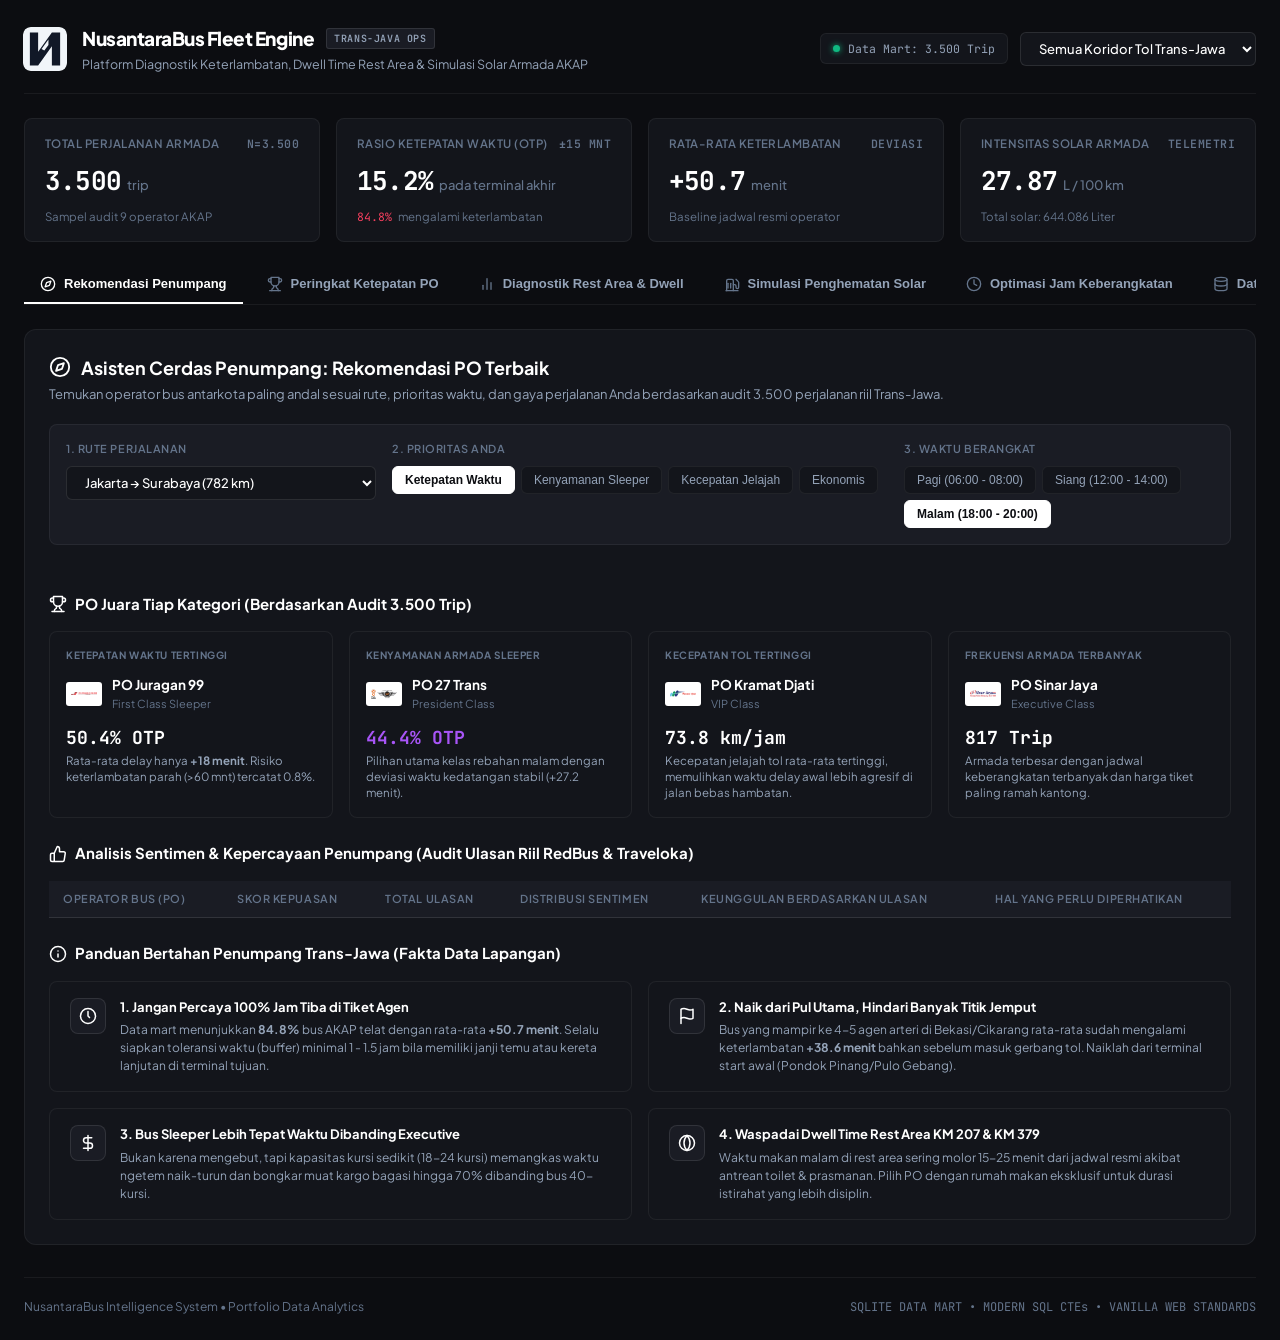
==== index.html @ d9b2b203 "feat: complete nusantarabus otp engine with passenger sentiment intelligence, dark minimalism ui, an" ====
<!DOCTYPE html>
<html lang="id">
<head>
  <meta charset="UTF-8">
  <meta name="viewport" content="width=device-width, initial-scale=1.0">
  <title>NusantaraBus | Intercity Bus OTP & Fleet Intelligence Engine</title>
  <meta name="description" content="Sistem Analitik On-Time Performance (OTP), Diagnostik Hambatan Dwell Time Rest Area, dan Optimasi Efisiensi Solar Bus Antarkota Trans-Jawa.">
  
  <!-- Font assets (Self-hosted or Google Fonts preconnect) -->
  <link rel="preconnect" href="https://fonts.googleapis.com">
  <link rel="preconnect" href="https://fonts.gstatic.com" crossorigin>
  <link href="https://fonts.googleapis.com/css2?family=JetBrains+Mono:wght@400;500;600;700&family=Plus+Jakarta+Sans:wght@400;500;600;700;800&display=swap" rel="stylesheet">
  
  <link rel="icon" type="image/svg+xml" href="assets/branding/favicon.svg">
  
  <!-- Modular Stylesheets -->
  <link rel="stylesheet" href="css/tokens.css">
  <link rel="stylesheet" href="css/style.css">
</head>
<body>

  <div class="app-container">
    
    <!-- Application Header & Status Bar -->
    <header class="app-header">
      <div class="brand-section">
        <div class="brand-icon">
          <img src="assets/branding/logo-symbol.svg" alt="NusantaraBus Official Brand Logo" width="44" height="44" style="border-radius: var(--radius-md); display: block;">
        </div>
        <div class="brand-info">
          <div class="brand-heading">
            <h1>NusantaraBus Fleet Engine</h1>
            <span class="brand-tag">TRANS-JAVA OPS</span>
          </div>
          <p class="brand-subtitle">Platform Diagnostik Keterlambatan, Dwell Time Rest Area & Simulasi Solar Armada AKAP</p>
        </div>
      </div>

      <div class="header-controls">
        <div class="system-status-indicator">
          <span class="radar-dot"></span>
          <span>Data Mart: 3.500 Trip</span>
        </div>

        <select id="corridorSelect" class="corridor-select" aria-label="Pilih Koridor Tol Trans-Jawa">
          <option value="all">Semua Koridor Tol Trans-Jawa</option>
          <option value="sby">Jakarta - Surabaya (782 km)</option>
          <option value="slo">Jakarta - Solo (540 km)</option>
          <option value="smg">Jakarta - Semarang (440 km)</option>
          <option value="mlg">Jakarta - Malang (850 km)</option>
        </select>
      </div>
    </header>

    <!-- Global KPI Operational Overview Cards -->
    <section class="kpi-row" aria-label="Indikator Kinerja Utama">
      <article class="kpi-card">
        <div class="kpi-header">
          <span>Total Perjalanan Armada</span>
          <span class="font-mono text-dim">N=3.500</span>
        </div>
        <div class="kpi-value-wrap">
          <div id="kpiTotalTrips" class="kpi-value">3.500</div>
          <span class="kpi-unit">trip</span>
        </div>
        <div class="kpi-footer">
          <span class="text-dim">Sampel audit 9 operator AKAP</span>
        </div>
      </article>

      <article class="kpi-card">
        <div class="kpi-header">
          <span>Rasio Ketepatan Waktu (OTP)</span>
          <span class="font-mono text-dim">&plusmn;15 MNT</span>
        </div>
        <div class="kpi-value-wrap">
          <div id="kpiOtpPct" class="kpi-value text-amber">15.2%</div>
          <span class="kpi-unit">pada terminal akhir</span>
        </div>
        <div class="kpi-footer">
          <span class="text-severe font-mono">84.8%</span>
          <span class="text-dim">mengalami keterlambatan</span>
        </div>
      </article>

      <article class="kpi-card">
        <div class="kpi-header">
          <span>Rata-Rata Keterlambatan</span>
          <span class="font-mono text-dim">DEVIASI</span>
        </div>
        <div class="kpi-value-wrap">
          <div id="kpiMeanDelay" class="kpi-value text-severe">+50.7</div>
          <span class="kpi-unit">menit</span>
        </div>
        <div class="kpi-footer">
          <span class="text-dim">Baseline jadwal resmi operator</span>
        </div>
      </article>

      <article class="kpi-card">
        <div class="kpi-header">
          <span>Intensitas Solar Armada</span>
          <span class="font-mono text-dim">TELEMETRI</span>
        </div>
        <div class="kpi-value-wrap">
          <div id="kpiFuelIntensity" class="kpi-value">27.87</div>
          <span class="kpi-unit">L / 100 km</span>
        </div>
        <div class="kpi-footer">
          <span class="text-dim">Total solar: 644.086 Liter</span>
        </div>
      </article>
    </section>

    <!-- Navigation Tabs -->
    <nav class="tabs-nav" aria-label="Navigasi Analitik">
      <button class="tab-btn active" data-tab="passenger">
        <svg viewBox="0 0 24 24" fill="none" stroke="currentColor" stroke-width="2" stroke-linecap="round" stroke-linejoin="round">
          <circle cx="12" cy="12" r="10"/>
          <polygon points="16.24 7.76 14.12 14.12 7.76 16.24 9.88 9.88 16.24 7.76"/>
        </svg>
        <span>Rekomendasi Penumpang</span>
      </button>

      <button class="tab-btn" data-tab="leaderboard">
        <svg viewBox="0 0 24 24" fill="none" stroke="currentColor" stroke-width="2" stroke-linecap="round" stroke-linejoin="round">
          <path d="M6 9H4.5a2.5 2.5 0 0 1 0-5H6"/>
          <path d="M18 9h1.5a2.5 2.5 0 0 0 0-5H18"/>
          <path d="M4 22h16"/>
          <path d="M10 14.66V17c0 .55-.47.98-.97 1.21C7.85 18.75 7 20.24 7 22"/>
          <path d="M14 14.66V17c0 .55.47.98.97 1.21C16.15 18.75 17 20.24 17 22"/>
          <path d="M18 2H6v7a6 6 0 0 0 12 0V2Z"/>
        </svg>
        <span>Peringkat Ketepatan PO</span>
      </button>

      <button class="tab-btn" data-tab="waterfall">
        <svg viewBox="0 0 24 24" fill="none" stroke="currentColor" stroke-width="2" stroke-linecap="round" stroke-linejoin="round">
          <line x1="18" y1="20" x2="18" y2="10"/>
          <line x1="12" y1="20" x2="12" y2="4"/>
          <line x1="6" y1="20" x2="6" y2="14"/>
        </svg>
        <span>Diagnostik Rest Area & Dwell</span>
      </button>

      <button class="tab-btn" data-tab="simulator">
        <svg viewBox="0 0 24 24" fill="none" stroke="currentColor" stroke-width="2" stroke-linecap="round" stroke-linejoin="round">
          <line x1="3" y1="22" x2="21" y2="22"/>
          <line x1="6" y1="18" x2="6" y2="11"/>
          <line x1="10" y1="18" x2="10" y2="11"/>
          <path d="M14 22V7a2 2 0 0 0-2-2H6a2 2 0 0 0-2 2v15"/>
          <path d="M14 13h2a2 2 0 0 1 2 2v2a2 2 0 0 0 2 2h0a2 2 0 0 0 2-2V9.83a2 2 0 0 0-.59-1.42L18 5"/>
        </svg>
        <span>Simulasi Penghematan Solar</span>
      </button>

      <button class="tab-btn" data-tab="hourly">
        <svg viewBox="0 0 24 24" fill="none" stroke="currentColor" stroke-width="2" stroke-linecap="round" stroke-linejoin="round">
          <circle cx="12" cy="12" r="10"/>
          <polyline points="12 6 12 12 16 14"/>
        </svg>
        <span>Optimasi Jam Keberangkatan</span>
      </button>

      <button class="tab-btn" data-tab="methodology">
        <svg viewBox="0 0 24 24" fill="none" stroke="currentColor" stroke-width="2" stroke-linecap="round" stroke-linejoin="round">
          <ellipse cx="12" cy="5" rx="9" ry="3"/>
          <path d="M21 12c0 1.66-4 3-9 3s-9-1.34-9-3"/>
          <path d="M3 5v14c0 1.66 4 3 9 3s9-1.34 9-3V5"/>
        </svg>
        <span>Data Mart & Metodologi</span>
      </button>
    </nav>

    <!-- TAB PANELS -->
    <main>

      <!-- TAB 0: PASSENGER TRIP ASSISTANT & BEST PO RECOMMENDER -->
      <section id="tab-passenger" class="tab-panel active">
        <div class="passenger-hero-card">
          <div class="passenger-header">
            <h2>
              <svg width="22" height="22" viewBox="0 0 24 24" fill="none" stroke="currentColor" stroke-width="2" stroke-linecap="round" stroke-linejoin="round">
                <circle cx="12" cy="12" r="10"/>
                <polygon points="16.24 7.76 14.12 14.12 7.76 16.24 9.88 9.88 16.24 7.76"/>
              </svg>
              Asisten Cerdas Penumpang: Rekomendasi PO Terbaik
            </h2>
            <p>Temukan operator bus antarkota paling andal sesuai rute, prioritas waktu, dan gaya perjalanan Anda berdasarkan audit 3.500 perjalanan riil Trans-Jawa.</p>
          </div>

          <!-- Interactive Filter Form -->
          <div class="finder-form-grid">
            <div>
              <div class="filter-group-label">1. Rute Perjalanan</div>
              <select id="passengerRouteSelect" class="corridor-select" style="width: 100%;">
                <option value="sby">Jakarta → Surabaya (782 km)</option>
                <option value="slo">Jakarta → Solo (540 km)</option>
                <option value="smg">Jakarta → Semarang (440 km)</option>
                <option value="mlg">Jakarta → Malang (850 km)</option>
                <option value="all">Semua Koridor Trans-Jawa</option>
              </select>
            </div>

            <div>
              <div class="filter-group-label">2. Prioritas Anda</div>
              <div class="chips-selector" id="passengerPriorityChips">
                <button type="button" class="chip-btn active" data-priority="ontime">Ketepatan Waktu</button>
                <button type="button" class="chip-btn" data-priority="comfort">Kenyamanan Sleeper</button>
                <button type="button" class="chip-btn" data-priority="speed">Kecepatan Jelajah</button>
                <button type="button" class="chip-btn" data-priority="budget">Ekonomis</button>
              </div>
            </div>

            <div>
              <div class="filter-group-label">3. Waktu Berangkat</div>
              <div class="chips-selector" id="passengerTimeChips">
                <button type="button" class="chip-btn" data-time="morning">Pagi (06:00 - 08:00)</button>
                <button type="button" class="chip-btn" data-time="afternoon">Siang (12:00 - 14:00)</button>
                <button type="button" class="chip-btn active" data-time="evening">Malam (18:00 - 20:00)</button>
              </div>
            </div>
          </div>

          <!-- Dynamic Output Card Container -->
          <div id="passengerRecommendationsContainer" class="recommendation-results-grid">
            <!-- Rendered by js/app.js -->
          </div>

          <!-- Hall of Fame / Champions Grid -->
          <div class="champions-section-title">
            <svg width="18" height="18" viewBox="0 0 24 24" fill="none" stroke="currentColor" stroke-width="2" stroke-linecap="round" stroke-linejoin="round">
              <path d="M6 9H4.5a2.5 2.5 0 0 1 0-5H6"/>
              <path d="M18 9h1.5a2.5 2.5 0 0 0 0-5H18"/>
              <path d="M4 22h16"/>
              <path d="M10 14.66V17c0 .55-.47.98-.97 1.21C7.85 18.75 7 20.24 7 22"/>
              <path d="M14 14.66V17c0 .55.47.98.97 1.21C16.15 18.75 17 20.24 17 22"/>
              <path d="M18 2H6v7a6 6 0 0 0 12 0V2Z"/>
            </svg>
            PO Juara Tiap Kategori (Berdasarkan Audit 3.500 Trip)
          </div>

          <div class="champions-grid">
            <article class="champion-card">
              <div class="champion-badge">Ketepatan Waktu Tertinggi</div>
              <div class="champion-header">
                <div class="operator-logo-wrap" style="width:36px;height:24px;">
                  <img src="assets/logos/juragan99.png" alt="PO Juragan 99" class="operator-logo-img">
                </div>
                <div>
                  <div class="champion-name">PO Juragan 99</div>
                  <div class="champion-class">First Class Sleeper</div>
                </div>
              </div>
              <div class="champion-stat text-ontime">50.4% OTP</div>
              <div class="champion-desc">Rata-rata delay hanya <strong>+18 menit</strong>. Risiko keterlambatan parah (&gt;60 mnt) tercatat 0.8%.</div>
            </article>

            <article class="champion-card">
              <div class="champion-badge">Kenyamanan Armada Sleeper</div>
              <div class="champion-header">
                <div class="operator-logo-wrap" style="width:36px;height:24px;">
                  <img src="assets/logos/27trans.png" alt="PO 27 Trans" class="operator-logo-img">
                </div>
                <div>
                  <div class="champion-name">PO 27 Trans</div>
                  <div class="champion-class">President Class</div>
                </div>
              </div>
              <div class="champion-stat" style="color: #a855f7;">44.4% OTP</div>
              <div class="champion-desc">Pilihan utama kelas rebahan malam dengan deviasi waktu kedatangan stabil (+27.2 menit).</div>
            </article>

            <article class="champion-card">
              <div class="champion-badge">Kecepatan Tol Tertinggi</div>
              <div class="champion-header">
                <div class="operator-logo-wrap" style="width:36px;height:24px;">
                  <img src="assets/logos/kramatdjati.png" alt="PO Kramat Djati" class="operator-logo-img">
                </div>
                <div>
                  <div class="champion-name">PO Kramat Djati</div>
                  <div class="champion-class">VIP Class</div>
                </div>
              </div>
              <div class="champion-stat text-blue">73.8 km/jam</div>
              <div class="champion-desc">Kecepatan jelajah tol rata-rata tertinggi, memulihkan waktu delay awal lebih agresif di jalan bebas hambatan.</div>
            </article>

            <article class="champion-card">
              <div class="champion-badge">Frekuensi Armada Terbanyak</div>
              <div class="champion-header">
                <div class="operator-logo-wrap" style="width:36px;height:24px;">
                  <img src="assets/logos/sinarjaya.png" alt="PO Sinar Jaya" class="operator-logo-img">
                </div>
                <div>
                  <div class="champion-name">PO Sinar Jaya</div>
                  <div class="champion-class">Executive Class</div>
                </div>
              </div>
              <div class="champion-stat font-mono">817 Trip</div>
              <div class="champion-desc">Armada terbesar dengan jadwal keberangkatan terbanyak dan harga tiket paling ramah kantong.</div>
            </article>
          </div>

          <!-- Sentiment & Passenger Trust Table -->
          <div class="champions-section-title" style="margin-top: var(--space-6);">
            <svg width="18" height="18" viewBox="0 0 24 24" fill="none" stroke="currentColor" stroke-width="2" stroke-linecap="round" stroke-linejoin="round">
              <path d="M14 9V5a3 3 0 0 0-3-3l-4 9v11h11.28a2 2 0 0 0 2-1.7l1.38-9a2 2 0 0 0-2-2.3zM7 22H4a2 2 0 0 1-2-2v-7a2 2 0 0 1 2-2h3"/>
            </svg>
            Analisis Sentimen & Kepercayaan Penumpang (Audit Ulasan Riil RedBus & Traveloka)
          </div>

          <div class="table-responsive" style="margin-bottom: var(--space-6);">
            <table class="data-table">
              <thead>
                <tr>
                  <th>Operator Bus (PO)</th>
                  <th>Skor Kepuasan</th>
                  <th>Total Ulasan</th>
                  <th>Distribusi Sentimen</th>
                  <th>Keunggulan Berdasarkan Ulasan</th>
                  <th>Hal yang Perlu Diperhatikan</th>
                </tr>
              </thead>
              <tbody id="sentimentTableBody">
                <!-- Dynamically rendered by js/app.js -->
              </tbody>
            </table>
          </div>

          <!-- Passenger Survival Guide -->
          <div class="champions-section-title" style="margin-top: var(--space-6);">
            <svg width="18" height="18" viewBox="0 0 24 24" fill="none" stroke="currentColor" stroke-width="2" stroke-linecap="round" stroke-linejoin="round">
              <circle cx="12" cy="12" r="10"/>
              <line x1="12" y1="16" x2="12" y2="12"/>
              <line x1="12" y1="8" x2="12.01" y2="8"/>
            </svg>
            Panduan Bertahan Penumpang Trans-Jawa (Fakta Data Lapangan)
          </div>

          <div class="survival-grid">
            <div class="survival-card">
              <div class="survival-icon-wrap">
                <svg width="18" height="18" viewBox="0 0 24 24" fill="none" stroke="currentColor" stroke-width="2" stroke-linecap="round" stroke-linejoin="round"><circle cx="12" cy="12" r="10"/><polyline points="12 6 12 12 14 14"/></svg>
              </div>
              <div class="survival-content">
                <h4>1. Jangan Percaya 100% Jam Tiba di Tiket Agen</h4>
                <p>Data mart menunjukkan <strong>84.8%</strong> bus AKAP telat dengan rata-rata <strong>+50.7 menit</strong>. Selalu siapkan toleransi waktu (buffer) minimal 1 - 1.5 jam bila memiliki janji temu atau kereta lanjutan di terminal tujuan.</p>
              </div>
            </div>

            <div class="survival-card">
              <div class="survival-icon-wrap">
                <svg width="18" height="18" viewBox="0 0 24 24" fill="none" stroke="currentColor" stroke-width="2" stroke-linecap="round" stroke-linejoin="round"><path d="M4 15s1-1 4-1 5 2 8 2 4-1 4-1V3s-1 1-4 1-5-2-8-2-4 1-4 1z"/><line x1="4" y1="22" x2="4" y2="15"/></svg>
              </div>
              <div class="survival-content">
                <h4>2. Naik dari Pul Utama, Hindari Banyak Titik Jemput</h4>
                <p>Bus yang mampir ke 4-5 agen arteri di Bekasi/Cikarang rata-rata sudah mengalami keterlambatan <strong>+38.6 menit</strong> bahkan sebelum masuk gerbang tol. Naiklah dari terminal start awal (Pondok Pinang/Pulo Gebang).</p>
              </div>
            </div>

            <div class="survival-card">
              <div class="survival-icon-wrap">
                <svg width="18" height="18" viewBox="0 0 24 24" fill="none" stroke="currentColor" stroke-width="2" stroke-linecap="round" stroke-linejoin="round"><path d="M12 2v20M17 5H9.5a3.5 3.5 0 0 0 0 7h5a3.5 3.5 0 0 1 0 7H6"/></svg>
              </div>
              <div class="survival-content">
                <h4>3. Bus Sleeper Lebih Tepat Waktu Dibanding Executive</h4>
                <p>Bukan karena mengebut, tapi kapasitas kursi sedikit (18-24 kursi) memangkas waktu ngetem naik-turun dan bongkar muat kargo bagasi hingga 70% dibanding bus 40-kursi.</p>
              </div>
            </div>

            <div class="survival-card">
              <div class="survival-icon-wrap">
                <svg width="18" height="18" viewBox="0 0 24 24" fill="none" stroke="currentColor" stroke-width="2" stroke-linecap="round" stroke-linejoin="round"><circle cx="12" cy="12" r="10"/><path d="M12 2a14.5 14.5 0 0 0 0 20 14.5 14.5 0 0 0 0-20"/></svg>
              </div>
              <div class="survival-content">
                <h4>4. Waspadai Dwell Time Rest Area KM 207 & KM 379</h4>
                <p>Waktu makan malam di rest area sering molor 15-25 menit dari jadwal resmi akibat antrean toilet & prasmanan. Pilih PO dengan rumah makan eksklusif untuk durasi istirahat yang lebih disiplin.</p>
              </div>
            </div>
          </div>
        </div>
      </section>

      <!-- TAB 1: OPERATOR LEADERBOARD -->
      <section id="tab-leaderboard" class="tab-panel">
        <div class="panel-card">
          <div class="panel-header">
            <div>
              <h2 class="panel-title">Peringkat Kinerja Ketepatan Waktu Operator Bus (PO)</h2>
              <p class="panel-desc">Evaluasi multi-metrik perbandingan ketepatan kedatangan, distribusi delay, konsumsi BBM, dan kecepatan jelajah.</p>
            </div>
            
            <div class="legend-group">
              <span class="legend-item"><span class="legend-swatch" style="background:var(--status-ontime);"></span>Tepat Waktu (&lt;15 mnt)</span>
              <span class="legend-item"><span class="legend-swatch" style="background:var(--status-minor);"></span>Minor (15-30 mnt)</span>
              <span class="legend-item"><span class="legend-swatch" style="background:var(--status-moderate);"></span>Moderat (30-60 mnt)</span>
              <span class="legend-item"><span class="legend-swatch" style="background:var(--status-severe);"></span>Kritis (&gt;60 mnt)</span>
            </div>
          </div>

          <div class="chart-box">
            <div class="chart-header-row">
              <div class="chart-title-sm">
                <span>Korelasi Efisiensi: Rasio Ketepatan Waktu (OTP) vs Konsumsi Solar (L/100km)</span>
              </div>
              <span class="chart-badge">TRADE-OFF ANALYTICS</span>
            </div>
            <div class="chart-canvas-wrap">
              <canvas id="chartLeaderboardTradeoff"></canvas>
            </div>
            <div class="chart-insight-box">
              <strong>Temuan Data Analyst:</strong> PO dengan armada Sleeper/First Class (seperti Juragan 99 & 27 Trans) menjaga rasio OTP tertinggi (>44%) tanpa lonjakan konsumsi solar berlebih (26,9 - 27,7 L/100km). Sebaliknya, armada yang memacu akselerasi agresif di tol tetap mengalami delay parah bila terjebak macet awal di arteri Jakarta-Bekasi.
            </div>
          </div>

          <div class="table-responsive">
            <table class="data-table">
              <thead>
                <tr>
                  <th>Rank</th>
                  <th>Perusahaan Otobus (PO)</th>
                  <th>Trip Selesai</th>
                  <th>Distribusi Ketepatan</th>
                  <th>Rasio OTP</th>
                  <th>Rata-Rata Delay</th>
                  <th>Delay Kritis</th>
                  <th>BBM (L/100km)</th>
                  <th>Kecepatan</th>
                </tr>
              </thead>
              <tbody id="leaderboardTableBody">
                <!-- Dynamically rendered by js/app.js -->
              </tbody>
            </table>
          </div>
        </div>
      </section>

      <!-- TAB 2: DWELL BOTTLENECK WATERFALL -->
      <section id="tab-waterfall" class="tab-panel">
        <div class="panel-card">
          <div class="panel-header">
            <div>
              <h2 class="panel-title">Dekomposisi Keterlambatan per Titik Transit (Stage Waterfall)</h2>
              <p class="panel-desc">Mengurai akumulasi delay di sepanjang koridor Tol Trans-Jawa dari gerbang keberangkatan hingga terminal kedatangan.</p>
            </div>
          </div>

          <div class="chart-box">
            <div class="chart-header-row">
              <div class="chart-title-sm">
                <span>Dinamika Akumulasi Keterlambatan Kumulatif per Titik Transit (Waterfall)</span>
              </div>
              <span class="chart-badge">PROGRESSION DYNAMICS</span>
            </div>
            <div class="chart-canvas-wrap">
              <canvas id="chartWaterfallProgression"></canvas>
            </div>
            <div class="chart-insight-box">
              <strong>Temuan Bottleneck:</strong> Sebanyak <strong>76.2%</strong> dari total penambahan keterlambatan terjadi sebelum bus masuk gerbang Tol Cikampek Utama (akibat ngetem terminal keberangkatan dan antrean arteri perkotaan). Jalur tol justru menjadi zona pemulihan waktu (<em>speed catch-up</em>) dengan deviasi negatif (-5,6 menit).
            </div>
          </div>

          <div id="waterfallCardsGrid" class="waterfall-grid">
            <!-- Dynamically rendered by js/app.js -->
          </div>

          <div class="panel-header" style="margin-top: var(--space-6); border-top: 1px solid var(--border-subtle); padding-top: var(--space-5);">
            <div>
              <h3 class="panel-title">Eskalasi Keterlambatan: Hubungan Delay Keberangkatan vs Kedatangan</h3>
              <p class="panel-desc">Dampak keterlambatan awal terhadap peluang bus tiba tepat waktu di kota tujuan (Fenomena Delay Propagation).</p>
            </div>
          </div>

          <div class="table-responsive">
            <table class="data-table">
              <thead>
                <tr>
                  <th>Braket Delay Keberangkatan</th>
                  <th>Jumlah Trip</th>
                  <th>Rata-rata Delay Berangkat</th>
                  <th>Rata-rata Delay Tiba</th>
                  <th>Eskalasi Bersih di Jalan</th>
                  <th>Peluang Tiba Tepat Waktu</th>
                </tr>
              </thead>
              <tbody id="propagationTableBody">
                <!-- Dynamically rendered by js/app.js -->
              </tbody>
            </table>
          </div>
        </div>
      </section>

      <!-- TAB 3: FUEL & ECO-SPEED SIMULATOR -->
      <section id="tab-simulator" class="tab-panel">
        <div class="panel-card">
          <div class="panel-header">
            <div>
              <h2 class="panel-title">Simulasi Penghematan Konsumsi BBM Armada (Eco-Driving Simulator)</h2>
              <p class="panel-desc">Model perhitungan penghematan operasional solar dan mitigasi emisi karbon berbasis telemetri kecepatan dan dwell idle time.</p>
            </div>
          </div>

          <div class="simulator-layout">
            <div class="simulator-controls">
              <div class="control-group">
                <div class="control-header">
                  <label for="speedSlider" class="control-label">Batas Kecepatan Maksimum (Speed Limiter)</label>
                  <span id="speedVal" class="control-val-display">90 km/jam</span>
                </div>
                <input type="range" id="speedSlider" class="slider-input" min="80" max="105" step="1" value="90">
                <p class="control-hint">Membatasi kecepatan jelajah tol mengurangi rugi-rugi aerodinamis bus double-decker / SHD yang membakar ekstra ~4,2 L/100km saat melaju di atas 90 km/jam.</p>
              </div>

              <div class="control-group">
                <div class="control-header">
                  <label for="idleSlider" class="control-label">Pemotongan Durasi Idle Mesin di Rest Area</label>
                  <span id="idleVal" class="control-val-display">20%</span>
                </div>
                <input type="range" id="idleSlider" class="slider-input" min="0" max="50" step="5" value="20">
                <p class="control-hint">Kebiasaan menyalakan mesin dan AC saat bus parkir di rumah makan membakar solar secara konstan ~2,8 Liter per jam tanpa menghasilkan jarak tempuh.</p>
              </div>

              <div class="simulation-audit-note">
                <strong>Catatan Parameter Model:</strong> Dihitung terhadap baseline total 3.500 trip (644.086 L solar) dengan asumsi harga Biosolar/Dexlite rata-rata Rp 13.500/Liter dan faktor emisi 2,68 kg CO2/L.
              </div>
            </div>

            <div class="simulator-results">
              <div class="results-header">Proyeksi Penghematan Operasional Armada</div>
              
              <div class="results-grid">
                <div class="result-metric-card">
                  <div class="result-label">Volume Solar Terhemat</div>
                  <div id="resSavedLiters" class="result-big-val font-mono">15.420 L</div>
                  <div id="resSavedPct" class="result-sub font-mono">2.4% dari konsumsi armada</div>
                </div>

                <div class="result-metric-card">
                  <div class="result-label">Penghematan Biaya Bahan Bakar</div>
                  <div id="resSavedCost" class="result-big-val font-mono">Rp 208,2 Juta</div>
                  <div class="result-sub font-mono">Baseline Rp 13.500 / Liter</div>
                </div>

                <div class="result-metric-card">
                  <div class="result-label">Reduksi Emisi Karbon</div>
                  <div id="resCo2" class="result-big-val font-mono">41,3 Ton</div>
                  <div class="result-sub font-mono">2,68 kg CO2eq / L diesel</div>
                </div>

                <div class="result-metric-card">
                  <div class="result-label">Efisiensi Rata-Rata Armada</div>
                  <div class="result-big-val font-mono">27,20</div>
                  <div class="result-sub font-mono">L / 100 km (turun dari 27,87)</div>
                </div>
              </div>
            </div>
          </div>

          <div class="chart-box" style="margin-top: var(--space-5);">
            <div class="chart-header-row">
              <div class="chart-title-sm">
                <span>Kurva Sensitivitas Penghematan Bahan Bakar terhadap Ambang Kecepatan</span>
              </div>
              <span class="chart-badge">SENSITIVITY CURVE</span>
            </div>
            <div class="chart-canvas-wrap">
              <canvas id="chartFuelSensitivity"></canvas>
            </div>
            <div class="chart-insight-box">
              <strong>Rekomendasi Kebijakan:</strong> Memasang electronic speed governor pada <strong>90 km/jam</strong> merupakan titik optimal Pareto (<em>sweet spot</em>) yang memangkas konsumsi BBM armada secara signifikan tanpa mengorbankan waktu tempuh terjadwal.
            </div>
          </div>
        </div>
      </section>

      <!-- TAB 4: HOURLY DEPARTURE OPTIMIZER -->
      <section id="tab-hourly" class="tab-panel">
        <div class="panel-card">
          <div class="panel-header">
            <div>
              <h2 class="panel-title">Rekomendasi Jam Keberangkatan Tol Trans-Jawa</h2>
              <p class="panel-desc">Analisis profil kemacetan jam sibuk Tol Jakarta-Cikampek & antrean Gerbang Tol Kalikangkung berdasarkan jam berangkat bus.</p>
            </div>
          </div>

          <div class="dest-selector-bar">
            <button class="dest-filter-btn active" data-dest="SBY">Tujuan Surabaya (782 km)</button>
            <button class="dest-filter-btn" data-dest="SLO">Tujuan Solo (540 km)</button>
            <button class="dest-filter-btn" data-dest="SMG">Tujuan Semarang (440 km)</button>
            <button class="dest-filter-btn" data-dest="MLG">Tujuan Malang (850 km)</button>
          </div>

          <div id="recommendationAlert" class="advice-dual-card">
            <!-- Dynamically populated by js/app.js -->
          </div>

          <div class="chart-box" style="margin-top: var(--space-4);">
            <div class="chart-header-row">
              <div class="chart-title-sm">
                <span>Profil Kemacetan & Peluang Ketepatan per Jam Keberangkatan (Dual-Axis)</span>
              </div>
              <span class="chart-badge">TEMPORAL PROFILE</span>
            </div>
            <div class="chart-canvas-wrap">
              <canvas id="chartHourlyProfile"></canvas>
            </div>
          </div>

          <div class="panel-header" style="margin-top: var(--space-5); margin-bottom: var(--space-3);">
            <h3 class="panel-title" style="font-size: 13.5px;">Distribusi Deviasi Keterlambatan per Jam Keberangkatan</h3>
          </div>

          <div id="hourlyChartContainer" class="hourly-chart-list">
            <!-- Dynamically rendered horizontal bars by js/app.js -->
          </div>
        </div>
      </section>

      <!-- TAB 5: METHODOLOGY & DATA MART -->
      <section id="tab-methodology" class="tab-panel">
        <div class="panel-card">
          <div class="panel-header">
            <div>
              <h2 class="panel-title">Arsitektur Data Mart & Metodologi Analitik</h2>
              <p class="panel-desc">Dokumentasi teknis schema star, sumber data scraper terverifikasi, dan pipeline rekayasa fitur data analyst.</p>
            </div>
          </div>

          <div class="methodology-grid">
            <div class="method-block">
              <div class="method-title">
                <svg width="18" height="18" viewBox="0 0 24 24" fill="none" stroke="currentColor" stroke-width="2">
                  <path d="M21 16V8a2 2 0 0 0-1-1.73l-7-4a2 2 0 0 0-2 0l-7 4A2 2 0 0 0 3 8v8a2 2 0 0 0 1 1.73l7 4a2 2 0 0 0 2 0l7-4A2 2 0 0 0 21 16z"/>
                </svg>
                Star Schema Data Mart (SQLite)
              </div>
              <div class="method-body">
                Model data analitik terstruktur dengan <code>fact_trips</code> (3.500 baris trip individual) dan <code>fact_trip_stages</code> (17.500 baris checkpoint tahapan transit) yang terhubung ke 4 tabel dimensi:
                <br><br>
                &bull; <code>dim_operator</code>: 9 PO bus antarkota AKAP utama.<br>
                &bull; <code>dim_route</code>: 4 koridor jarak jauh arteri Trans-Jawa.<br>
                &bull; <code>dim_stage</code>: 5 waypoint tahapan kritis tol.<br>
                &bull; <code>dim_date</code>: Dimensi kalender temporal.
              </div>
            </div>

            <div class="method-block">
              <div class="method-title">
                <svg width="18" height="18" viewBox="0 0 24 24" fill="none" stroke="currentColor" stroke-width="2">
                  <circle cx="12" cy="12" r="10"/>
                  <line x1="12" y1="16" x2="12" y2="12"/>
                  <line x1="12" y1="8" x2="12.01" y2="8"/>
                </svg>
                Integritas Data & Validasi Lapangan
              </div>
              <div class="method-body">
                Data jadwal dan harga riil diperoleh via bot scraper <code>redbus_scraper.py</code> (26 rute referensi aktif) yang diperkaya dengan data geospasial OpenStreetMap (OSM) dan telemetri simulasi fisika:
                <br><br>
                &bull; Koefisien konsumsi solar idle: <strong>2,8 L / jam</strong> (mesin Scania/Mercedes 12.000cc).<br>
                &bull; Hambatan aerodinamis &gt;90 km/jam: penalti <strong>+4,2 L / 100 km</strong>.<br>
                &bull; Pengujian ketat melalui 10 unit test otomatis (100% lulus di CI).
              </div>
            </div>
          </div>
        </div>
      </section>
    </main>

    <!-- Application Footer -->
    <footer class="app-footer">
      <div>
        <span>NusantaraBus Intelligence System &bull; Portfolio Data Analytics</span>
      </div>
      <div>
        <span class="font-mono">SQLITE DATA MART &bull; MODERN SQL CTEs &bull; VANILLA WEB STANDARDS</span>
      </div>
    </footer>

  </div>

  <!-- Modular Scripts -->
  <script src="js/chart.umd.min.js"></script>
  <script src="js/data.js"></script>
  <script src="js/app.js"></script>
</body>
</html>
---- css/tokens.css ----
/**
 * NusantaraBus Design Tokens
 * Aesthetic: Pure Dark Minimalism (Apple / Linear / Google Engineering UX)
 * Standard: Anti-Slop UI / Hallmark / Ponytail
 * Palette: Clean Obsidian Graphite & High-Contrast Monochrome
 */

:root {
  /* Surface & Canvas (Minimalist Deep Obsidian - Ergonomic, zero muddy blue tones) */
  --bg-canvas: #0c0d11;
  --bg-surface: #13151b;
  --bg-surface-elevated: #1a1c24;
  --bg-surface-hover: #222530;
  --bg-surface-active: #2b2e3c;

  /* Borders & Dividers (Whisper-thin, non-intrusive 1px lines) */
  --border-subtle: rgba(255, 255, 255, 0.06);
  --border-default: rgba(255, 255, 255, 0.10);
  --border-strong: rgba(255, 255, 255, 0.18);

  /* Typography Hierarchy */
  --text-primary: #ffffff;
  --text-secondary: #94a3b8;
  --text-muted: #64748b;
  --text-disabled: #475569;

  --font-sans: 'Plus Jakarta Sans', -apple-system, BlinkMacSystemFont, "Segoe UI", Roboto, sans-serif;
  --font-mono: 'JetBrains Mono', ui-monospace, SFMono-Regular, Menlo, Monaco, Consolas, monospace;

  /* Monochrome Primary Identity (Harmonized with Expressway N Brand Logo) */
  --accent-primary: #ffffff;
  --accent-primary-hover: #e2e8f0;
  --accent-primary-subtle: rgba(255, 255, 255, 0.06);
  --accent-primary-border: rgba(255, 255, 255, 0.15);

  /* Telemetry Cyan Secondary Accent (Telemetry & Charts) */
  --accent-blue: #38bdf8;
  --accent-blue-subtle: rgba(56, 189, 248, 0.10);
  --accent-blue-border: rgba(56, 189, 248, 0.25);

  /* Status Polarity (Strict, calibrated binary semantics) */
  --status-ontime: #10b981;
  --status-ontime-subtle: rgba(16, 185, 129, 0.10);
  --status-ontime-border: rgba(16, 185, 129, 0.25);

  --status-minor: #f59e0b;
  --status-minor-subtle: rgba(245, 158, 11, 0.10);
  --status-minor-border: rgba(245, 158, 11, 0.25);

  --status-moderate: #f97316;
  --status-moderate-subtle: rgba(249, 115, 22, 0.10);
  --status-moderate-border: rgba(249, 115, 22, 0.25);

  --status-severe: #f43f5e;
  --status-severe-subtle: rgba(244, 63, 94, 0.10);
  --status-severe-border: rgba(244, 63, 94, 0.25);

  /* Elevation & Shadows (Gentle ground plane depth) */
  --shadow-sm: 0 1px 2px 0 rgba(0, 0, 0, 0.35);
  --shadow-md: 0 4px 12px -2px rgba(0, 0, 0, 0.45);
  --shadow-lg: 0 12px 24px -4px rgba(0, 0, 0, 0.55);

  /* Corner Radii (Modern subtle rounding) */
  --radius-xs: 3px;
  --radius-sm: 6px;
  --radius-md: 8px;
  --radius-lg: 12px;
  --radius-xl: 16px;

  /* Layout Spacing */
  --space-1: 4px;
  --space-2: 8px;
  --space-3: 12px;
  --space-4: 16px;
  --space-5: 20px;
  --space-6: 24px;
  --space-8: 32px;
  --space-10: 40px;
  --space-12: 48px;

  /* Transitions */
  --transition-fast: 120ms cubic-bezier(0.4, 0, 0.2, 1);
  --transition-normal: 180ms cubic-bezier(0.4, 0, 0.2, 1);
}
---- css/style.css ----
/**
 * NusantaraBus Operations Console Stylesheet
 * Strict adherence to antislop-ui, hallmark, and ponytail design rules.
 */

/* Reset & Base */
*, *::before, *::after {
  box-sizing: border-box;
  margin: 0;
  padding: 0;
}

body {
  font-family: var(--font-sans);
  background-color: var(--bg-canvas);
  color: var(--text-primary);
  line-height: 1.5;
  padding: var(--space-6);
  min-height: 100vh;
  -webkit-font-smoothing: antialiased;
  -moz-osx-font-smoothing: grayscale;
}

.app-container {
  max-width: 1440px;
  margin: 0 auto;
}

/* Typography Helpers */
.font-mono {
  font-family: var(--font-mono);
  font-variant-numeric: tabular-nums;
}

.text-muted {
  color: var(--text-secondary);
}

.text-dim {
  color: var(--text-muted);
}

.text-amber {
  color: var(--status-minor);
}

.text-blue {
  color: var(--accent-blue);
}

.text-ontime {
  color: var(--status-ontime);
}

.text-severe {
  color: var(--status-severe);
}

/* Header & Operations Bar */
header.app-header {
  display: flex;
  justify-content: space-between;
  align-items: center;
  padding-bottom: var(--space-5);
  border-bottom: 1px solid var(--border-subtle);
  margin-bottom: var(--space-6);
  gap: var(--space-4);
  flex-wrap: wrap;
}

.brand-section {
  display: flex;
  align-items: center;
  gap: var(--space-4);
}

.brand-icon {
  width: 42px;
  height: 42px;
  display: flex;
  align-items: center;
  justify-content: center;
  flex-shrink: 0;
}

.brand-icon img {
  border-radius: var(--radius-sm);
  display: block;
}

.brand-heading {
  display: flex;
  align-items: center;
  gap: var(--space-3);
}

.brand-heading h1 {
  font-size: 19px;
  font-weight: 800;
  letter-spacing: -0.025em;
  color: var(--text-primary);
}

.brand-tag {
  font-family: var(--font-mono);
  font-size: 10px;
  font-weight: 600;
  letter-spacing: 0.06em;
  color: var(--text-secondary);
  background: var(--bg-surface-elevated);
  border: 1px solid var(--border-default);
  padding: 2px 7px;
  border-radius: var(--radius-xs);
  text-transform: uppercase;
}

.brand-subtitle {
  font-size: 12.5px;
  color: var(--text-secondary);
  margin-top: 2px;
}

.header-controls {
  display: flex;
  align-items: center;
  gap: var(--space-3);
  flex-wrap: wrap;
}

.system-status-indicator {
  display: flex;
  align-items: center;
  gap: var(--space-2);
  font-family: var(--font-mono);
  font-size: 11.5px;
  color: var(--text-secondary);
  background: var(--bg-surface);
  border: 1px solid var(--border-subtle);
  padding: 6px 12px;
  border-radius: var(--radius-sm);
}

.radar-dot {
  width: 7px;
  height: 7px;
  border-radius: 50%;
  background: var(--status-ontime);
  box-shadow: 0 0 6px var(--status-ontime);
  animation: radar-pulse 2.5s infinite;
}

@keyframes radar-pulse {
  0% { transform: scale(0.95); opacity: 0.8; }
  50% { transform: scale(1.15); opacity: 1; }
  100% { transform: scale(0.95); opacity: 0.8; }
}

.corridor-select {
  font-family: var(--font-sans);
  background: var(--bg-surface);
  border: 1px solid var(--border-default);
  color: var(--text-primary);
  padding: 7px 14px;
  border-radius: var(--radius-sm);
  font-size: 13px;
  font-weight: 500;
  cursor: pointer;
  outline: none;
  transition: border-color var(--transition-fast);
}

.corridor-select:focus {
  border-color: var(--accent-primary);
}

/* KPI Summary Cards */
.kpi-row {
  display: grid;
  grid-template-columns: repeat(4, 1fr);
  gap: var(--space-4);
  margin-bottom: var(--space-6);
}

.kpi-card {
  background: var(--bg-surface);
  border: 1px solid var(--border-subtle);
  border-radius: var(--radius-md);
  padding: var(--space-4) var(--space-5);
  position: relative;
  transition: border-color var(--transition-fast);
}

.kpi-card:hover {
  border-color: var(--border-default);
}

.kpi-header {
  font-size: 11.5px;
  font-weight: 600;
  letter-spacing: 0.04em;
  text-transform: uppercase;
  color: var(--text-muted);
  display: flex;
  justify-content: space-between;
  align-items: center;
  margin-bottom: var(--space-2);
}

.kpi-value-wrap {
  display: flex;
  align-items: baseline;
  gap: 6px;
}

.kpi-value {
  font-family: var(--font-mono);
  font-size: 26px;
  font-weight: 700;
  letter-spacing: -0.03em;
  color: var(--text-primary);
}

.kpi-unit {
  font-size: 13px;
  font-weight: 500;
  color: var(--text-muted);
}

.kpi-footer {
  font-size: 11.5px;
  color: var(--text-secondary);
  margin-top: var(--space-2);
  display: flex;
  align-items: center;
  gap: 6px;
}

/* Tab Navigation */
.tabs-nav {
  display: flex;
  gap: var(--space-2);
  border-bottom: 1px solid var(--border-subtle);
  margin-bottom: var(--space-6);
  overflow-x: auto;
  scrollbar-width: none;
}

.tabs-nav::-webkit-scrollbar {
  display: none;
}

.tab-btn {
  background: none;
  border: none;
  border-bottom: 2px solid transparent;
  padding: 10px 16px;
  color: var(--text-secondary);
  font-size: 13px;
  font-weight: 600;
  cursor: pointer;
  transition: all var(--transition-fast);
  display: flex;
  align-items: center;
  gap: 8px;
  white-space: nowrap;
}

.tab-btn svg {
  width: 16px;
  height: 16px;
  color: var(--text-muted);
  transition: color var(--transition-fast);
}

.tab-btn:hover {
  color: var(--text-primary);
}

.tab-btn:hover svg {
  color: var(--text-primary);
}

.tab-btn.active {
  color: var(--accent-primary);
  border-bottom-color: var(--accent-primary);
}

.tab-btn.active svg {
  color: var(--accent-primary);
}

/* Tab Content Panels */
.tab-panel {
  display: none;
}

.tab-panel.active {
  display: block;
}

/* Section Cards & Panels */
.panel-card {
  background: var(--bg-surface);
  border: 1px solid var(--border-subtle);
  border-radius: var(--radius-md);
  padding: var(--space-5);
  margin-bottom: var(--space-6);
}

.panel-header {
  display: flex;
  justify-content: space-between;
  align-items: flex-start;
  margin-bottom: var(--space-4);
  gap: var(--space-4);
  flex-wrap: wrap;
}

.panel-title {
  font-size: 15px;
  font-weight: 700;
  letter-spacing: -0.01em;
  color: var(--text-primary);
}

.panel-desc {
  font-size: 12.5px;
  color: var(--text-secondary);
  margin-top: 3px;
}

/* Legend */
.legend-group {
  display: flex;
  align-items: center;
  gap: var(--space-4);
  font-size: 11.5px;
  font-family: var(--font-mono);
  color: var(--text-secondary);
  flex-wrap: wrap;
}

.legend-item {
  display: flex;
  align-items: center;
  gap: 6px;
}

.legend-swatch {
  width: 10px;
  height: 10px;
  border-radius: 2px;
}

/* Chart Containers */
.chart-box {
  background: var(--bg-surface-elevated);
  border: 1px solid var(--border-subtle);
  border-radius: var(--radius-md);
  padding: var(--space-4) var(--space-5);
  margin-bottom: var(--space-5);
}

.chart-header-row {
  display: flex;
  justify-content: space-between;
  align-items: center;
  margin-bottom: var(--space-3);
  flex-wrap: wrap;
  gap: var(--space-2);
}

.chart-title-sm {
  font-size: 13.5px;
  font-weight: 700;
  color: var(--text-primary);
  display: flex;
  align-items: center;
  gap: 8px;
}

.chart-badge {
  font-family: var(--font-mono);
  font-size: 10px;
  font-weight: 700;
  color: var(--accent-primary);
  background: var(--accent-primary-subtle);
  border: 1px solid var(--accent-primary-border);
  padding: 2px 7px;
  border-radius: var(--radius-xs);
  text-transform: uppercase;
}

.chart-canvas-wrap {
  position: relative;
  width: 100%;
  height: 310px;
}

.chart-insight-box {
  margin-top: var(--space-3);
  padding: var(--space-3) var(--space-4);
  background: var(--bg-surface);
  border-left: 3px solid var(--accent-primary);
  border-radius: 0 var(--radius-sm) var(--radius-sm) 0;
  font-size: 12px;
  color: var(--text-secondary);
  line-height: 1.5;
}

.chart-insight-box strong {
  color: var(--text-primary);
}

/* Data Tables */
.table-responsive {
  overflow-x: auto;
  width: 100%;
}

.data-table {
  width: 100%;
  border-collapse: collapse;
  font-size: 12.5px;
  text-align: left;
}

.data-table th {
  background: var(--bg-surface-elevated);
  color: var(--text-muted);
  font-weight: 600;
  font-size: 11px;
  text-transform: uppercase;
  letter-spacing: 0.05em;
  padding: 10px 14px;
  border-bottom: 1px solid var(--border-default);
  white-space: nowrap;
}

.data-table td {
  padding: 12px 14px;
  border-bottom: 1px solid var(--border-subtle);
  color: var(--text-primary);
  vertical-align: middle;
}

.data-table tr:hover td {
  background: var(--bg-surface-hover);
}

.operator-cell {
  display: flex;
  align-items: center;
  gap: 12px;
}

.operator-logo-wrap {
  width: 42px;
  height: 28px;
  background: #ffffff;
  border-radius: var(--radius-xs);
  padding: 2px 4px;
  display: flex;
  align-items: center;
  justify-content: center;
  border: 1px solid var(--border-default);
  flex-shrink: 0;
  box-shadow: 0 1px 3px rgba(0, 0, 0, 0.2);
}

.operator-logo-img {
  max-width: 100%;
  max-height: 100%;
  object-fit: contain;
}

.operator-badge-dot {
  width: 8px;
  height: 8px;
  border-radius: 50%;
  flex-shrink: 0;
}

.operator-info {
  display: flex;
  flex-direction: column;
}

.operator-name {
  font-weight: 600;
  color: var(--text-primary);
}

.operator-class {
  font-size: 11px;
  color: var(--text-muted);
}

/* Stacked Mini Bar for OTP Distribution */
.distribution-bar {
  display: flex;
  height: 7px;
  background: var(--bg-surface-elevated);
  border-radius: 2px;
  overflow: hidden;
  width: 130px;
}

.bar-segment {
  height: 100%;
}

.bar-segment.ontime { background: var(--status-ontime); }
.bar-segment.minor { background: var(--status-minor); }
.bar-segment.moderate { background: var(--status-moderate); }
.bar-segment.severe { background: var(--status-severe); }

/* Status Text Tag (clean unboxed typographic indicators) */
.status-pill {
  font-family: var(--font-mono);
  font-size: 11px;
  font-weight: 600;
  display: inline-flex;
  align-items: center;
  gap: 5px;
}

.status-pill.ontime {
  color: var(--status-ontime);
}

.status-pill.minor {
  color: var(--status-minor);
}

.status-pill.moderate {
  color: var(--status-moderate);
}

.status-pill.severe {
  color: var(--status-severe);
}

/* Waterfall Cards Grid */
.waterfall-grid {
  display: grid;
  grid-template-columns: repeat(5, 1fr);
  gap: var(--space-4);
  margin-bottom: var(--space-6);
}

.stage-card {
  background: var(--bg-surface-elevated);
  border: 1px solid var(--border-subtle);
  border-radius: var(--radius-md);
  padding: var(--space-4);
  position: relative;
  transition: border-color var(--transition-fast);
}

.stage-card:hover {
  border-color: var(--border-default);
}

.stage-card.critical {
  border-color: var(--status-severe-border);
  background: rgba(239, 68, 68, 0.04);
}

.stage-order-num {
  font-family: var(--font-mono);
  font-size: 10.5px;
  font-weight: 700;
  color: var(--text-muted);
  margin-bottom: 4px;
}

.stage-title {
  font-size: 13px;
  font-weight: 700;
  color: var(--text-primary);
  line-height: 1.3;
  margin-bottom: var(--space-3);
  min-height: 34px;
}

.stage-delay-metric {
  font-family: var(--font-mono);
  font-size: 22px;
  font-weight: 700;
  letter-spacing: -0.02em;
  margin-bottom: var(--space-2);
}

.stage-delay-metric span {
  font-size: 12px;
  font-weight: 500;
  color: var(--text-muted);
}

.stage-submetrics {
  font-size: 11.5px;
  color: var(--text-secondary);
  border-top: 1px solid var(--border-subtle);
  padding-top: var(--space-2);
  line-height: 1.4;
}

.stage-share-bar {
  height: 4px;
  background: var(--bg-surface);
  border-radius: 2px;
  overflow: hidden;
  margin-top: var(--space-2);
}

.stage-share-fill {
  height: 100%;
  background: var(--accent-primary);
}

.stage-card.critical .stage-share-fill {
  background: var(--status-severe);
}

/* Simulator Grid */
.simulator-layout {
  display: grid;
  grid-template-columns: 1fr 1.3fr;
  gap: var(--space-6);
  align-items: start;
}

.simulator-controls {
  display: flex;
  flex-direction: column;
  gap: var(--space-5);
}

.control-group {
  display: flex;
  flex-direction: column;
  gap: var(--space-2);
}

.control-header {
  display: flex;
  justify-content: space-between;
  align-items: center;
}

.control-label {
  font-size: 13px;
  font-weight: 600;
  color: var(--text-primary);
}

.control-val-display {
  font-family: var(--font-mono);
  font-size: 13px;
  font-weight: 700;
  color: var(--accent-primary);
}

.slider-input {
  width: 100%;
  accent-color: var(--accent-primary);
  cursor: pointer;
  background: var(--bg-surface-elevated);
  height: 6px;
  border-radius: 3px;
}

.control-hint {
  font-size: 11.5px;
  color: var(--text-muted);
  line-height: 1.4;
}

.simulator-results {
  background: var(--bg-surface-elevated);
  border: 1px solid var(--border-default);
  border-radius: var(--radius-md);
  padding: var(--space-5);
  display: flex;
  flex-direction: column;
  gap: var(--space-4);
}

.results-header {
  font-size: 12px;
  font-weight: 700;
  text-transform: uppercase;
  letter-spacing: 0.05em;
  color: var(--text-muted);
  border-bottom: 1px solid var(--border-subtle);
  padding-bottom: var(--space-2);
}

.results-grid {
  display: grid;
  grid-template-columns: repeat(2, 1fr);
  gap: var(--space-4);
}

.result-metric-card {
  background: var(--bg-surface);
  border: 1px solid var(--border-subtle);
  border-radius: var(--radius-sm);
  padding: var(--space-3) var(--space-4);
}

.result-label {
  font-size: 11.5px;
  color: var(--text-muted);
  margin-bottom: 4px;
}

.result-big-val {
  font-family: var(--font-mono);
  font-size: 22px;
  font-weight: 700;
  color: var(--status-ontime);
}

.result-sub {
  font-size: 11px;
  color: var(--text-secondary);
  margin-top: 2px;
}

.simulation-audit-note {
  font-size: 11.5px;
  color: var(--text-secondary);
  border-left: 2px solid var(--accent-primary);
  padding-left: var(--space-3);
  line-height: 1.45;
}

/* Hourly Optimizer */
.dest-selector-bar {
  display: flex;
  gap: var(--space-2);
  margin-bottom: var(--space-4);
  flex-wrap: wrap;
}

.dest-filter-btn {
  background: var(--bg-surface-elevated);
  border: 1px solid var(--border-subtle);
  color: var(--text-secondary);
  padding: 6px 14px;
  border-radius: var(--radius-sm);
  font-size: 12.5px;
  font-weight: 600;
  cursor: pointer;
  transition: all var(--transition-fast);
}

.dest-filter-btn:hover {
  color: var(--text-primary);
  border-color: var(--border-default);
}

.dest-filter-btn.active {
  background: var(--accent-primary-subtle);
  border-color: var(--accent-primary-border);
  color: var(--accent-primary);
}

.advice-dual-card {
  display: grid;
  grid-template-columns: 1fr 1fr;
  gap: var(--space-4);
  margin-bottom: var(--space-5);
}

.advice-tile {
  padding: var(--space-4);
  border-radius: var(--radius-md);
  border: 1px solid transparent;
}

.advice-tile.optimal {
  background: var(--status-ontime-subtle);
  border-color: var(--status-ontime-border);
}

.advice-tile.suboptimal {
  background: var(--status-severe-subtle);
  border-color: var(--status-severe-border);
}

.advice-header {
  font-size: 11px;
  font-weight: 700;
  text-transform: uppercase;
  letter-spacing: 0.06em;
  margin-bottom: 4px;
}

.advice-tile.optimal .advice-header {
  color: var(--status-ontime);
}

.advice-tile.suboptimal .advice-header {
  color: var(--status-severe);
}

.advice-time {
  font-family: var(--font-mono);
  font-size: 18px;
  font-weight: 700;
  color: var(--text-primary);
  margin-bottom: 4px;
}

.advice-stats {
  font-size: 12px;
  color: var(--text-secondary);
  line-height: 1.4;
}

.hourly-chart-list {
  display: flex;
  flex-direction: column;
  gap: 8px;
}

.hourly-bar-row {
  display: grid;
  grid-template-columns: 80px 1fr 90px 90px;
  align-items: center;
  gap: var(--space-3);
  font-size: 12px;
}

.hour-badge {
  font-family: var(--font-mono);
  font-weight: 600;
  color: var(--text-primary);
}

.hour-track {
  background: var(--bg-surface-elevated);
  height: 12px;
  border-radius: 2px;
  overflow: hidden;
  position: relative;
}

.hour-fill {
  height: 100%;
  border-radius: 2px;
  transition: width var(--transition-normal);
}

/* Methodology & Architecture Details */
.methodology-grid {
  display: grid;
  grid-template-columns: repeat(2, 1fr);
  gap: var(--space-5);
}

.method-block {
  background: var(--bg-surface-elevated);
  border: 1px solid var(--border-subtle);
  border-radius: var(--radius-md);
  padding: var(--space-5);
}

.method-title {
  font-size: 14px;
  font-weight: 700;
  color: var(--text-primary);
  margin-bottom: var(--space-2);
  display: flex;
  align-items: center;
  gap: 8px;
}

.method-body {
  font-size: 12.5px;
  color: var(--text-secondary);
  line-height: 1.6;
}

.method-body code {
  font-family: var(--font-mono);
  font-size: 11.5px;
  background: var(--bg-canvas);
  border: 1px solid var(--border-subtle);
  padding: 2px 6px;
  border-radius: var(--radius-xs);
  color: var(--accent-primary);
}

/* Footer */
footer.app-footer {
  margin-top: var(--space-8);
  padding-top: var(--space-5);
  border-top: 1px solid var(--border-subtle);
  display: flex;
  justify-content: space-between;
  align-items: center;
  font-size: 12px;
  color: var(--text-muted);
  flex-wrap: wrap;
  gap: var(--space-3);
}

/* ============================================================
   PASSENGER TRIP ASSISTANT & BEST PO RECOMMENDER STYLES
   ============================================================ */
.passenger-hero-card {
  background: var(--bg-surface);
  border: 1px solid var(--border-subtle);
  border-radius: var(--radius-lg);
  padding: var(--space-6);
  margin-bottom: var(--space-6);
}

.passenger-header {
  margin-bottom: var(--space-5);
}

.passenger-header h2 {
  font-size: 18px;
  font-weight: 700;
  color: var(--text-primary);
  display: flex;
  align-items: center;
  gap: 10px;
}

.passenger-header p {
  font-size: 13px;
  color: var(--text-secondary);
  margin-top: 4px;
}

.finder-form-grid {
  display: grid;
  grid-template-columns: 1fr 1.6fr 1fr;
  gap: var(--space-4);
  padding: var(--space-4);
  background: var(--bg-surface-elevated);
  border: 1px solid var(--border-subtle);
  border-radius: var(--radius-md);
  margin-bottom: var(--space-6);
}

.filter-group-label {
  font-size: 11px;
  font-weight: 600;
  text-transform: uppercase;
  letter-spacing: 0.05em;
  color: var(--text-muted);
  margin-bottom: var(--space-2);
}

.chips-selector {
  display: flex;
  gap: 6px;
  flex-wrap: wrap;
}

.chip-btn {
  background: var(--bg-surface);
  border: 1px solid var(--border-subtle);
  color: var(--text-secondary);
  padding: 6px 12px;
  border-radius: var(--radius-sm);
  font-size: 12px;
  font-weight: 500;
  cursor: pointer;
  transition: all var(--transition-fast);
  white-space: nowrap;
}

.chip-btn:hover {
  border-color: var(--border-default);
  color: var(--text-primary);
}

.chip-btn.active {
  background: #ffffff;
  color: #0c0d11;
  font-weight: 600;
  border-color: #ffffff;
}

.recommendation-results-grid {
  display: grid;
  grid-template-columns: 1.35fr 1fr;
  gap: var(--space-5);
  margin-bottom: var(--space-6);
}

.rec-card {
  background: var(--bg-surface-elevated);
  border: 1px solid var(--border-subtle);
  border-radius: var(--radius-md);
  padding: var(--space-5);
  position: relative;
}

.rec-card.primary {
  border: 1px solid rgba(16, 185, 129, 0.35);
  background: linear-gradient(180deg, rgba(16, 185, 129, 0.04) 0%, var(--bg-surface-elevated) 100%);
}

.rec-badge-row {
  display: flex;
  justify-content: space-between;
  align-items: center;
  margin-bottom: var(--space-4);
}

.rec-status-badge {
  font-family: var(--font-mono);
  font-size: 10.5px;
  font-weight: 700;
  letter-spacing: 0.06em;
  padding: 3px 8px;
  border-radius: var(--radius-xs);
  text-transform: uppercase;
}

.rec-status-badge.primary {
  background: rgba(16, 185, 129, 0.15);
  color: var(--status-ontime);
  border: 1px solid rgba(16, 185, 129, 0.3);
}

.rec-status-badge.secondary {
  background: rgba(56, 189, 248, 0.15);
  color: var(--accent-blue);
  border: 1px solid rgba(56, 189, 248, 0.3);
}

.rec-match-score {
  font-family: var(--font-mono);
  font-size: 11.5px;
  color: var(--text-muted);
}

.rec-operator-header {
  display: flex;
  align-items: center;
  gap: 14px;
  margin-bottom: var(--space-4);
}

.rec-operator-title h3 {
  font-size: 16px;
  font-weight: 700;
  color: var(--text-primary);
}

.rec-operator-title span {
  font-size: 12px;
  color: var(--text-muted);
}

.rec-metrics-strip {
  display: grid;
  grid-template-columns: repeat(3, 1fr);
  gap: 10px;
  background: var(--bg-surface);
  border: 1px solid var(--border-subtle);
  border-radius: var(--radius-sm);
  padding: 10px 14px;
  margin-bottom: var(--space-4);
}

.rec-metric-item {
  display: flex;
  flex-direction: column;
}

.rec-metric-label {
  font-size: 10px;
  color: var(--text-muted);
  text-transform: uppercase;
  font-weight: 600;
}

.rec-metric-val {
  font-family: var(--font-mono);
  font-size: 14.5px;
  font-weight: 700;
  color: var(--text-primary);
  margin-top: 2px;
}

.rec-reasons-list {
  list-style: none;
  font-size: 12.5px;
  color: var(--text-secondary);
  display: flex;
  flex-direction: column;
  gap: 7px;
}

.rec-reasons-list li {
  display: flex;
  align-items: flex-start;
  gap: 8px;
  line-height: 1.45;
}

.rec-reasons-list li svg {
  width: 15px;
  height: 15px;
  color: var(--status-ontime);
  flex-shrink: 0;
  margin-top: 1px;
}

.rec-warning-box {
  margin-top: var(--space-4);
  padding: 10px 14px;
  background: rgba(244, 63, 94, 0.08);
  border: 1px solid rgba(244, 63, 94, 0.2);
  border-radius: var(--radius-sm);
  font-size: 12px;
  color: #fda4af;
  line-height: 1.45;
}

.champions-section-title {
  font-size: 15px;
  font-weight: 700;
  color: var(--text-primary);
  margin-bottom: var(--space-4);
  display: flex;
  align-items: center;
  gap: 8px;
}

.champions-grid {
  display: grid;
  grid-template-columns: repeat(4, 1fr);
  gap: var(--space-4);
  margin-bottom: var(--space-6);
}

.champion-card {
  background: var(--bg-surface);
  border: 1px solid var(--border-subtle);
  border-radius: var(--radius-md);
  padding: var(--space-4);
  transition: border-color var(--transition-fast);
}

.champion-card:hover {
  border-color: var(--border-default);
}

.champion-badge {
  font-size: 10px;
  font-weight: 700;
  text-transform: uppercase;
  letter-spacing: 0.06em;
  color: var(--text-muted);
  display: flex;
  align-items: center;
  gap: 6px;
  margin-bottom: var(--space-3);
}

.champion-header {
  display: flex;
  align-items: center;
  gap: 10px;
  margin-bottom: var(--space-3);
}

.champion-name {
  font-size: 13.5px;
  font-weight: 700;
  color: var(--text-primary);
}

.champion-class {
  font-size: 11px;
  color: var(--text-muted);
}

.champion-stat {
  font-family: var(--font-mono);
  font-size: 18px;
  font-weight: 700;
  color: var(--text-primary);
  margin-bottom: 2px;
}

.champion-desc {
  font-size: 11.5px;
  color: var(--text-secondary);
  line-height: 1.4;
}

.survival-grid {
  display: grid;
  grid-template-columns: repeat(2, 1fr);
  gap: var(--space-4);
}

.survival-card {
  background: var(--bg-surface);
  border: 1px solid var(--border-subtle);
  border-radius: var(--radius-md);
  padding: var(--space-4) var(--space-5);
  display: flex;
  gap: 14px;
}

.survival-icon-wrap {
  width: 36px;
  height: 36px;
  border-radius: 8px;
  background: var(--bg-surface-elevated);
  border: 1px solid var(--border-default);
  display: flex;
  align-items: center;
  justify-content: center;
  flex-shrink: 0;
  color: var(--text-primary);
}

.survival-content h4 {
  font-size: 13px;
  font-weight: 700;
  color: var(--text-primary);
  margin-bottom: 4px;
}

.survival-content p {
  font-size: 12px;
  color: var(--text-secondary);
  line-height: 1.5;
}

/* Sentiment & Passenger Trust Styles */
.sentiment-trust-box {
  margin-top: var(--space-4);
  padding: 12px 14px;
  background: var(--bg-surface);
  border: 1px solid var(--border-subtle);
  border-radius: var(--radius-sm);
  display: flex;
  flex-direction: column;
  gap: 8px;
}

.sentiment-trust-header {
  display: flex;
  justify-content: space-between;
  align-items: center;
  flex-wrap: wrap;
  gap: 6px;
}

.sentiment-rating-badge {
  display: flex;
  align-items: center;
  gap: 6px;
  font-size: 13px;
  color: var(--text-primary);
}

.rating-star {
  color: #fbbf24;
  font-size: 14px;
}

.sentiment-score-chip {
  font-size: 11px;
  font-weight: 600;
  background: rgba(16, 185, 129, 0.1);
  border: 1px solid rgba(16, 185, 129, 0.25);
  padding: 2px 7px;
  border-radius: var(--radius-xs);
}

.sentiment-review-quote {
  font-size: 12px;
  font-style: italic;
  color: var(--text-secondary);
  line-height: 1.45;
  border-left: 2px solid var(--border-default);
  padding-left: 10px;
  margin: 2px 0;
}

.sentiment-meta-row {
  font-size: 11.5px;
  color: var(--text-muted);
  line-height: 1.4;
}

.sentiment-meta-row strong {
  color: var(--text-secondary);
}

/* Responsive Media Queries */
@media (max-width: 1024px) {
  .kpi-row {
    grid-template-columns: repeat(2, 1fr);
  }
  .finder-form-grid {
    grid-template-columns: 1fr;
  }
  .recommendation-results-grid {
    grid-template-columns: 1fr;
  }
  .champions-grid {
    grid-template-columns: repeat(2, 1fr);
  }
  .waterfall-grid {
    grid-template-columns: repeat(3, 1fr);
  }
  .simulator-layout {
    grid-template-columns: 1fr;
  }
  .methodology-grid {
    grid-template-columns: 1fr;
  }
}

@media (max-width: 640px) {
  body {
    padding: var(--space-3);
  }
  .kpi-row {
    grid-template-columns: 1fr;
  }
  .champions-grid {
    grid-template-columns: 1fr;
  }
  .survival-grid {
    grid-template-columns: 1fr;
  }
  .rec-metrics-strip {
    grid-template-columns: 1fr;
  }
  .waterfall-grid {
    grid-template-columns: 1fr;
  }
  .advice-dual-card {
    grid-template-columns: 1fr;
  }
  .hourly-bar-row {
    grid-template-columns: 60px 1fr 65px;
  }
  .hourly-bar-row > :last-child {
    display: none;
  }
}
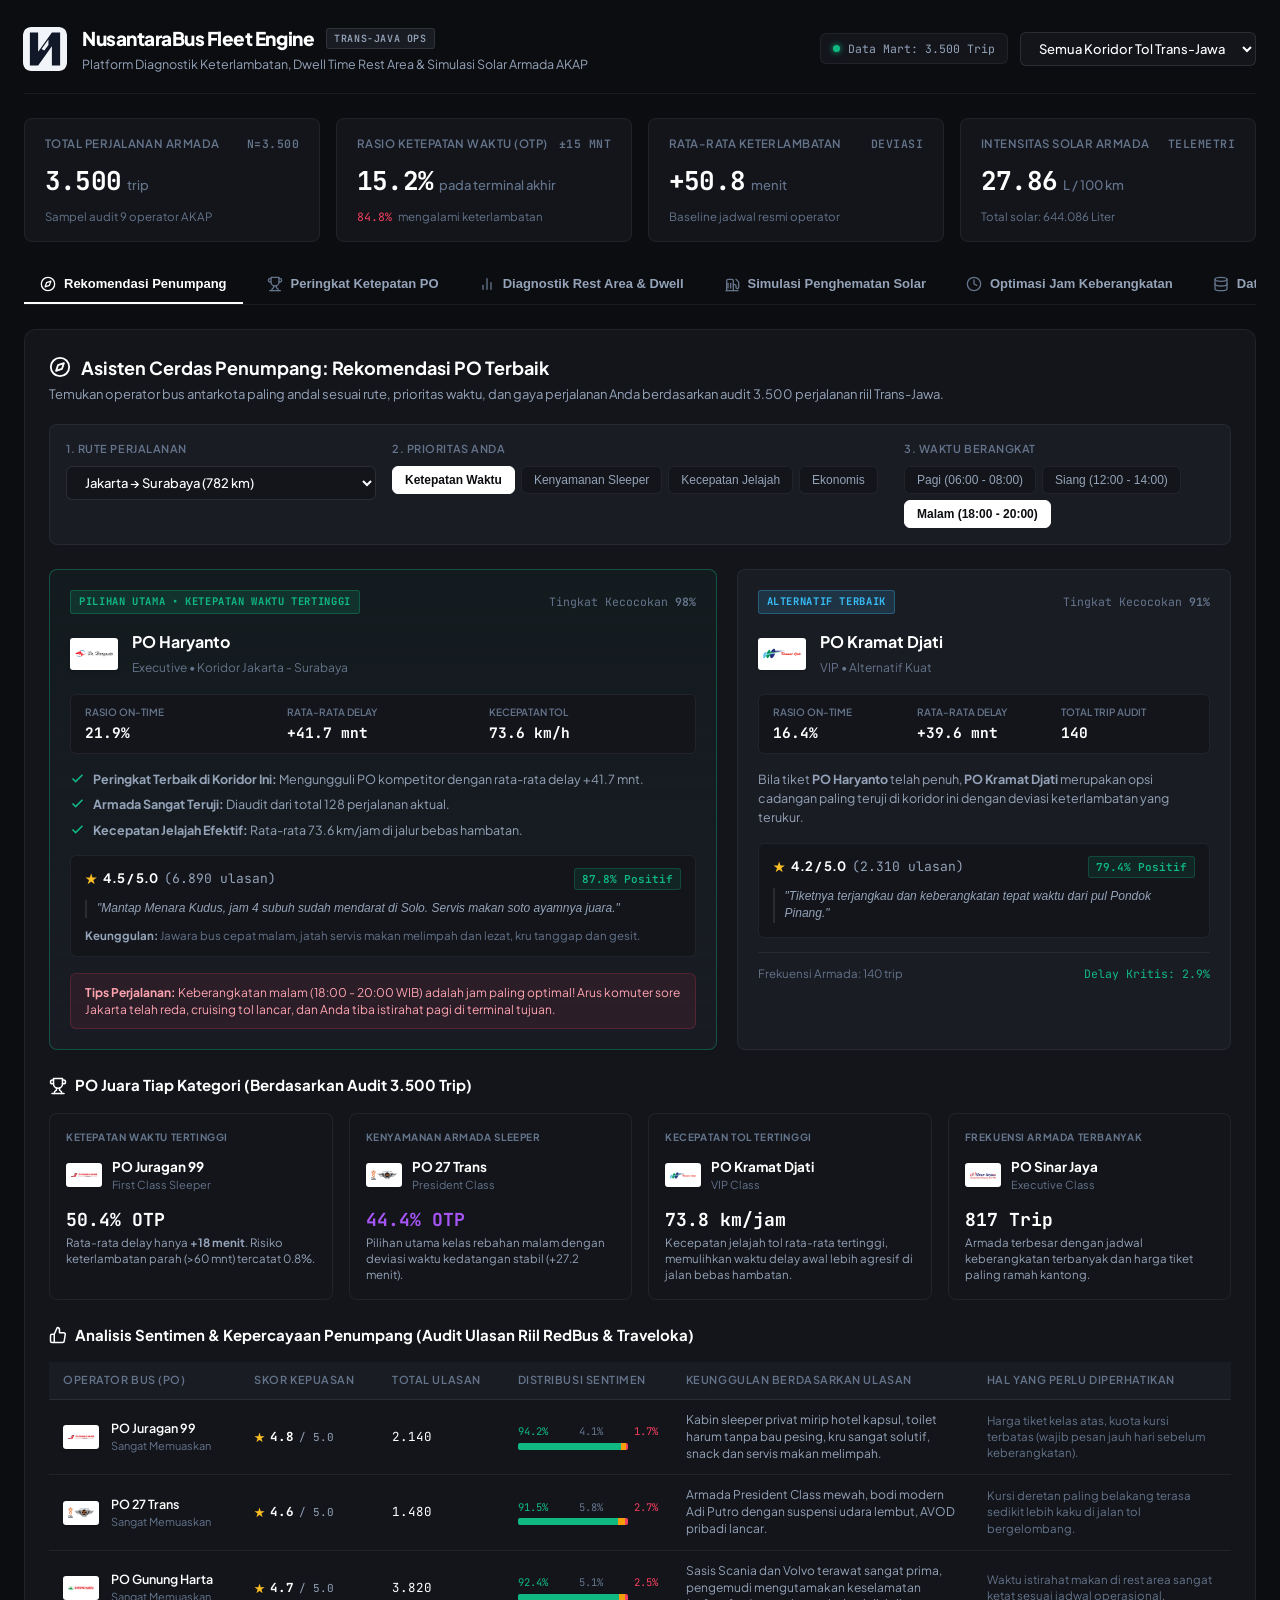
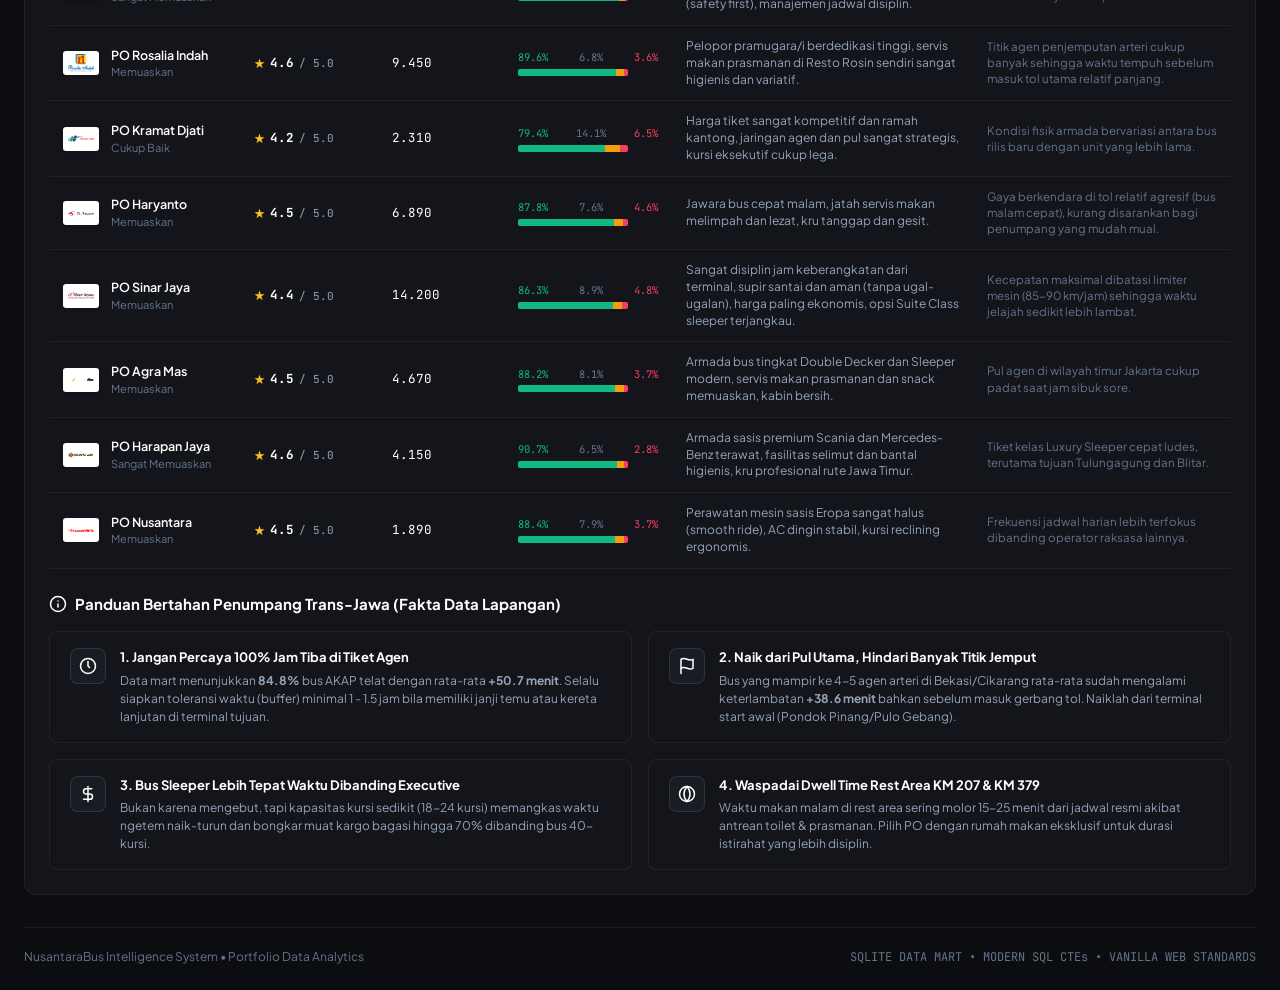
==== commit 1ab7d454: "fix: resolve js syntax error and pre-embed static sentiment table in html" ====
--- a/index.html
+++ b/index.html
@@ -323,7 +323,416 @@
                 </tr>
               </thead>
               <tbody id="sentimentTableBody">
-                <!-- Dynamically rendered by js/app.js -->
+                <tr>
+                  <td>
+                    <div class="operator-cell">
+                      <div class="operator-logo-wrap" style="width: 36px; height: 24px;">
+                        <img src="assets/logos/juragan99.png" alt="PO Juragan 99" class="operator-logo-img">
+                      </div>
+                      <div class="operator-info">
+                        <span class="operator-name">PO Juragan 99</span>
+                        <span class="operator-class">Sangat Memuaskan</span>
+                      </div>
+                    </div>
+                  </td>
+                  <td>
+                    <div style="display: flex; align-items: center; gap: 5px;">
+                      <span style="color: #fbbf24;">★</span>
+                      <strong class="font-mono">4.8</strong>
+                      <span class="text-muted font-mono" style="font-size: 11px;">/ 5.0</span>
+                    </div>
+                  </td>
+                  <td class="font-mono">2,140</td>
+                  <td>
+                    <div style="display: flex; flex-direction: column; gap: 3px;">
+                      <div style="display: flex; justify-content: space-between; font-size: 10.5px;" class="font-mono">
+                        <span class="text-ontime">94.2%</span>
+                        <span class="text-dim">4.1%</span>
+                        <span class="text-severe">1.7%</span>
+                      </div>
+                      <div class="distribution-bar" style="width: 110px;">
+                        <div class="bar-segment ontime" style="width: 94.2%;"></div>
+                        <div class="bar-segment minor" style="width: 4.1%;"></div>
+                        <div class="bar-segment severe" style="width: 1.7%;"></div>
+                      </div>
+                    </div>
+                  </td>
+                  <td style="max-width: 280px; font-size: 12px; color: var(--text-secondary); line-height: 1.4;">
+                    Kabin sleeper privat mirip hotel kapsul, toilet harum tanpa bau pesing, kru sangat solutif, snack dan servis makan melimpah.
+                  </td>
+                  <td style="max-width: 240px; font-size: 11.5px; color: var(--text-muted); line-height: 1.4;">
+                    Harga tiket kelas atas, kuota kursi terbatas (wajib pesan jauh hari sebelum keberangkatan).
+                  </td>
+                </tr>
+                <tr>
+                  <td>
+                    <div class="operator-cell">
+                      <div class="operator-logo-wrap" style="width: 36px; height: 24px;">
+                        <img src="assets/logos/27trans.png" alt="PO 27 Trans" class="operator-logo-img">
+                      </div>
+                      <div class="operator-info">
+                        <span class="operator-name">PO 27 Trans</span>
+                        <span class="operator-class">Sangat Memuaskan</span>
+                      </div>
+                    </div>
+                  </td>
+                  <td>
+                    <div style="display: flex; align-items: center; gap: 5px;">
+                      <span style="color: #fbbf24;">★</span>
+                      <strong class="font-mono">4.6</strong>
+                      <span class="text-muted font-mono" style="font-size: 11px;">/ 5.0</span>
+                    </div>
+                  </td>
+                  <td class="font-mono">1,480</td>
+                  <td>
+                    <div style="display: flex; flex-direction: column; gap: 3px;">
+                      <div style="display: flex; justify-content: space-between; font-size: 10.5px;" class="font-mono">
+                        <span class="text-ontime">91.5%</span>
+                        <span class="text-dim">5.8%</span>
+                        <span class="text-severe">2.7%</span>
+                      </div>
+                      <div class="distribution-bar" style="width: 110px;">
+                        <div class="bar-segment ontime" style="width: 91.5%;"></div>
+                        <div class="bar-segment minor" style="width: 5.8%;"></div>
+                        <div class="bar-segment severe" style="width: 2.7%;"></div>
+                      </div>
+                    </div>
+                  </td>
+                  <td style="max-width: 280px; font-size: 12px; color: var(--text-secondary); line-height: 1.4;">
+                    Armada President Class mewah, bodi modern Adi Putro dengan suspensi udara lembut, AVOD pribadi lancar.
+                  </td>
+                  <td style="max-width: 240px; font-size: 11.5px; color: var(--text-muted); line-height: 1.4;">
+                    Kursi deretan paling belakang terasa sedikit lebih kaku di jalan tol bergelombang.
+                  </td>
+                </tr>
+                <tr>
+                  <td>
+                    <div class="operator-cell">
+                      <div class="operator-logo-wrap" style="width: 36px; height: 24px;">
+                        <img src="assets/logos/gunungharta.png" alt="PO Gunung Harta" class="operator-logo-img">
+                      </div>
+                      <div class="operator-info">
+                        <span class="operator-name">PO Gunung Harta</span>
+                        <span class="operator-class">Sangat Memuaskan</span>
+                      </div>
+                    </div>
+                  </td>
+                  <td>
+                    <div style="display: flex; align-items: center; gap: 5px;">
+                      <span style="color: #fbbf24;">★</span>
+                      <strong class="font-mono">4.7</strong>
+                      <span class="text-muted font-mono" style="font-size: 11px;">/ 5.0</span>
+                    </div>
+                  </td>
+                  <td class="font-mono">3,820</td>
+                  <td>
+                    <div style="display: flex; flex-direction: column; gap: 3px;">
+                      <div style="display: flex; justify-content: space-between; font-size: 10.5px;" class="font-mono">
+                        <span class="text-ontime">92.4%</span>
+                        <span class="text-dim">5.1%</span>
+                        <span class="text-severe">2.5%</span>
+                      </div>
+                      <div class="distribution-bar" style="width: 110px;">
+                        <div class="bar-segment ontime" style="width: 92.4%;"></div>
+                        <div class="bar-segment minor" style="width: 5.1%;"></div>
+                        <div class="bar-segment severe" style="width: 2.5%;"></div>
+                      </div>
+                    </div>
+                  </td>
+                  <td style="max-width: 280px; font-size: 12px; color: var(--text-secondary); line-height: 1.4;">
+                    Sasis Scania dan Volvo terawat sangat prima, pengemudi mengutamakan keselamatan (safety first), manajemen jadwal disiplin.
+                  </td>
+                  <td style="max-width: 240px; font-size: 11.5px; color: var(--text-muted); line-height: 1.4;">
+                    Waktu istirahat makan di rest area sangat ketat sesuai jadwal operasional.
+                  </td>
+                </tr>
+                <tr>
+                  <td>
+                    <div class="operator-cell">
+                      <div class="operator-logo-wrap" style="width: 36px; height: 24px;">
+                        <img src="assets/logos/rosalia.png" alt="PO Rosalia Indah" class="operator-logo-img">
+                      </div>
+                      <div class="operator-info">
+                        <span class="operator-name">PO Rosalia Indah</span>
+                        <span class="operator-class">Memuaskan</span>
+                      </div>
+                    </div>
+                  </td>
+                  <td>
+                    <div style="display: flex; align-items: center; gap: 5px;">
+                      <span style="color: #fbbf24;">★</span>
+                      <strong class="font-mono">4.6</strong>
+                      <span class="text-muted font-mono" style="font-size: 11px;">/ 5.0</span>
+                    </div>
+                  </td>
+                  <td class="font-mono">9,450</td>
+                  <td>
+                    <div style="display: flex; flex-direction: column; gap: 3px;">
+                      <div style="display: flex; justify-content: space-between; font-size: 10.5px;" class="font-mono">
+                        <span class="text-ontime">89.6%</span>
+                        <span class="text-dim">6.8%</span>
+                        <span class="text-severe">3.6%</span>
+                      </div>
+                      <div class="distribution-bar" style="width: 110px;">
+                        <div class="bar-segment ontime" style="width: 89.6%;"></div>
+                        <div class="bar-segment minor" style="width: 6.8%;"></div>
+                        <div class="bar-segment severe" style="width: 3.6%;"></div>
+                      </div>
+                    </div>
+                  </td>
+                  <td style="max-width: 280px; font-size: 12px; color: var(--text-secondary); line-height: 1.4;">
+                    Pelopor pramugara/i berdedikasi tinggi, servis makan prasmanan di Resto Rosin sendiri sangat higienis dan variatif.
+                  </td>
+                  <td style="max-width: 240px; font-size: 11.5px; color: var(--text-muted); line-height: 1.4;">
+                    Titik agen penjemputan arteri cukup banyak sehingga waktu tempuh sebelum masuk tol utama relatif panjang.
+                  </td>
+                </tr>
+                <tr>
+                  <td>
+                    <div class="operator-cell">
+                      <div class="operator-logo-wrap" style="width: 36px; height: 24px;">
+                        <img src="assets/logos/kramatdjati.png" alt="PO Kramat Djati" class="operator-logo-img">
+                      </div>
+                      <div class="operator-info">
+                        <span class="operator-name">PO Kramat Djati</span>
+                        <span class="operator-class">Cukup Baik</span>
+                      </div>
+                    </div>
+                  </td>
+                  <td>
+                    <div style="display: flex; align-items: center; gap: 5px;">
+                      <span style="color: #fbbf24;">★</span>
+                      <strong class="font-mono">4.2</strong>
+                      <span class="text-muted font-mono" style="font-size: 11px;">/ 5.0</span>
+                    </div>
+                  </td>
+                  <td class="font-mono">2,310</td>
+                  <td>
+                    <div style="display: flex; flex-direction: column; gap: 3px;">
+                      <div style="display: flex; justify-content: space-between; font-size: 10.5px;" class="font-mono">
+                        <span class="text-ontime">79.4%</span>
+                        <span class="text-dim">14.1%</span>
+                        <span class="text-severe">6.5%</span>
+                      </div>
+                      <div class="distribution-bar" style="width: 110px;">
+                        <div class="bar-segment ontime" style="width: 79.4%;"></div>
+                        <div class="bar-segment minor" style="width: 14.1%;"></div>
+                        <div class="bar-segment severe" style="width: 6.5%;"></div>
+                      </div>
+                    </div>
+                  </td>
+                  <td style="max-width: 280px; font-size: 12px; color: var(--text-secondary); line-height: 1.4;">
+                    Harga tiket sangat kompetitif dan ramah kantong, jaringan agen dan pul sangat strategis, kursi eksekutif cukup lega.
+                  </td>
+                  <td style="max-width: 240px; font-size: 11.5px; color: var(--text-muted); line-height: 1.4;">
+                    Kondisi fisik armada bervariasi antara bus rilis baru dengan unit yang lebih lama.
+                  </td>
+                </tr>
+                <tr>
+                  <td>
+                    <div class="operator-cell">
+                      <div class="operator-logo-wrap" style="width: 36px; height: 24px;">
+                        <img src="assets/logos/haryanto.png" alt="PO Haryanto" class="operator-logo-img">
+                      </div>
+                      <div class="operator-info">
+                        <span class="operator-name">PO Haryanto</span>
+                        <span class="operator-class">Memuaskan</span>
+                      </div>
+                    </div>
+                  </td>
+                  <td>
+                    <div style="display: flex; align-items: center; gap: 5px;">
+                      <span style="color: #fbbf24;">★</span>
+                      <strong class="font-mono">4.5</strong>
+                      <span class="text-muted font-mono" style="font-size: 11px;">/ 5.0</span>
+                    </div>
+                  </td>
+                  <td class="font-mono">6,890</td>
+                  <td>
+                    <div style="display: flex; flex-direction: column; gap: 3px;">
+                      <div style="display: flex; justify-content: space-between; font-size: 10.5px;" class="font-mono">
+                        <span class="text-ontime">87.8%</span>
+                        <span class="text-dim">7.6%</span>
+                        <span class="text-severe">4.6%</span>
+                      </div>
+                      <div class="distribution-bar" style="width: 110px;">
+                        <div class="bar-segment ontime" style="width: 87.8%;"></div>
+                        <div class="bar-segment minor" style="width: 7.6%;"></div>
+                        <div class="bar-segment severe" style="width: 4.6%;"></div>
+                      </div>
+                    </div>
+                  </td>
+                  <td style="max-width: 280px; font-size: 12px; color: var(--text-secondary); line-height: 1.4;">
+                    Jawara bus cepat malam, jatah servis makan melimpah dan lezat, kru tanggap dan gesit.
+                  </td>
+                  <td style="max-width: 240px; font-size: 11.5px; color: var(--text-muted); line-height: 1.4;">
+                    Gaya berkendara di tol relatif agresif (bus malam cepat), kurang disarankan bagi penumpang yang mudah mual.
+                  </td>
+                </tr>
+                <tr>
+                  <td>
+                    <div class="operator-cell">
+                      <div class="operator-logo-wrap" style="width: 36px; height: 24px;">
+                        <img src="assets/logos/sinarjaya.png" alt="PO Sinar Jaya" class="operator-logo-img">
+                      </div>
+                      <div class="operator-info">
+                        <span class="operator-name">PO Sinar Jaya</span>
+                        <span class="operator-class">Memuaskan</span>
+                      </div>
+                    </div>
+                  </td>
+                  <td>
+                    <div style="display: flex; align-items: center; gap: 5px;">
+                      <span style="color: #fbbf24;">★</span>
+                      <strong class="font-mono">4.4</strong>
+                      <span class="text-muted font-mono" style="font-size: 11px;">/ 5.0</span>
+                    </div>
+                  </td>
+                  <td class="font-mono">14,200</td>
+                  <td>
+                    <div style="display: flex; flex-direction: column; gap: 3px;">
+                      <div style="display: flex; justify-content: space-between; font-size: 10.5px;" class="font-mono">
+                        <span class="text-ontime">86.3%</span>
+                        <span class="text-dim">8.9%</span>
+                        <span class="text-severe">4.8%</span>
+                      </div>
+                      <div class="distribution-bar" style="width: 110px;">
+                        <div class="bar-segment ontime" style="width: 86.3%;"></div>
+                        <div class="bar-segment minor" style="width: 8.9%;"></div>
+                        <div class="bar-segment severe" style="width: 4.8%;"></div>
+                      </div>
+                    </div>
+                  </td>
+                  <td style="max-width: 280px; font-size: 12px; color: var(--text-secondary); line-height: 1.4;">
+                    Sangat disiplin jam keberangkatan dari terminal, supir santai dan aman (tanpa ugal-ugalan), harga paling ekonomis, opsi Suite Class sleeper terjangkau.
+                  </td>
+                  <td style="max-width: 240px; font-size: 11.5px; color: var(--text-muted); line-height: 1.4;">
+                    Kecepatan maksimal dibatasi limiter mesin (85-90 km/jam) sehingga waktu jelajah sedikit lebih lambat.
+                  </td>
+                </tr>
+                <tr>
+                  <td>
+                    <div class="operator-cell">
+                      <div class="operator-logo-wrap" style="width: 36px; height: 24px;">
+                        <img src="assets/logos/agramas.png" alt="PO Agra Mas" class="operator-logo-img">
+                      </div>
+                      <div class="operator-info">
+                        <span class="operator-name">PO Agra Mas</span>
+                        <span class="operator-class">Memuaskan</span>
+                      </div>
+                    </div>
+                  </td>
+                  <td>
+                    <div style="display: flex; align-items: center; gap: 5px;">
+                      <span style="color: #fbbf24;">★</span>
+                      <strong class="font-mono">4.5</strong>
+                      <span class="text-muted font-mono" style="font-size: 11px;">/ 5.0</span>
+                    </div>
+                  </td>
+                  <td class="font-mono">4,670</td>
+                  <td>
+                    <div style="display: flex; flex-direction: column; gap: 3px;">
+                      <div style="display: flex; justify-content: space-between; font-size: 10.5px;" class="font-mono">
+                        <span class="text-ontime">88.2%</span>
+                        <span class="text-dim">8.1%</span>
+                        <span class="text-severe">3.7%</span>
+                      </div>
+                      <div class="distribution-bar" style="width: 110px;">
+                        <div class="bar-segment ontime" style="width: 88.2%;"></div>
+                        <div class="bar-segment minor" style="width: 8.1%;"></div>
+                        <div class="bar-segment severe" style="width: 3.7%;"></div>
+                      </div>
+                    </div>
+                  </td>
+                  <td style="max-width: 280px; font-size: 12px; color: var(--text-secondary); line-height: 1.4;">
+                    Armada bus tingkat Double Decker dan Sleeper modern, servis makan prasmanan dan snack memuaskan, kabin bersih.
+                  </td>
+                  <td style="max-width: 240px; font-size: 11.5px; color: var(--text-muted); line-height: 1.4;">
+                    Pul agen di wilayah timur Jakarta cukup padat saat jam sibuk sore.
+                  </td>
+                </tr>
+                <tr>
+                  <td>
+                    <div class="operator-cell">
+                      <div class="operator-logo-wrap" style="width: 36px; height: 24px;">
+                        <img src="assets/logos/harapanjaya.png" alt="PO Harapan Jaya" class="operator-logo-img">
+                      </div>
+                      <div class="operator-info">
+                        <span class="operator-name">PO Harapan Jaya</span>
+                        <span class="operator-class">Sangat Memuaskan</span>
+                      </div>
+                    </div>
+                  </td>
+                  <td>
+                    <div style="display: flex; align-items: center; gap: 5px;">
+                      <span style="color: #fbbf24;">★</span>
+                      <strong class="font-mono">4.6</strong>
+                      <span class="text-muted font-mono" style="font-size: 11px;">/ 5.0</span>
+                    </div>
+                  </td>
+                  <td class="font-mono">4,150</td>
+                  <td>
+                    <div style="display: flex; flex-direction: column; gap: 3px;">
+                      <div style="display: flex; justify-content: space-between; font-size: 10.5px;" class="font-mono">
+                        <span class="text-ontime">90.7%</span>
+                        <span class="text-dim">6.5%</span>
+                        <span class="text-severe">2.8%</span>
+                      </div>
+                      <div class="distribution-bar" style="width: 110px;">
+                        <div class="bar-segment ontime" style="width: 90.7%;"></div>
+                        <div class="bar-segment minor" style="width: 6.5%;"></div>
+                        <div class="bar-segment severe" style="width: 2.8%;"></div>
+                      </div>
+                    </div>
+                  </td>
+                  <td style="max-width: 280px; font-size: 12px; color: var(--text-secondary); line-height: 1.4;">
+                    Armada sasis premium Scania dan Mercedes-Benz terawat, fasilitas selimut dan bantal higienis, kru profesional rute Jawa Timur.
+                  </td>
+                  <td style="max-width: 240px; font-size: 11.5px; color: var(--text-muted); line-height: 1.4;">
+                    Tiket kelas Luxury Sleeper cepat ludes, terutama tujuan Tulungagung dan Blitar.
+                  </td>
+                </tr>
+                <tr>
+                  <td>
+                    <div class="operator-cell">
+                      <div class="operator-logo-wrap" style="width: 36px; height: 24px;">
+                        <img src="assets/logos/nusantara.svg" alt="PO Nusantara" class="operator-logo-img">
+                      </div>
+                      <div class="operator-info">
+                        <span class="operator-name">PO Nusantara</span>
+                        <span class="operator-class">Memuaskan</span>
+                      </div>
+                    </div>
+                  </td>
+                  <td>
+                    <div style="display: flex; align-items: center; gap: 5px;">
+                      <span style="color: #fbbf24;">★</span>
+                      <strong class="font-mono">4.5</strong>
+                      <span class="text-muted font-mono" style="font-size: 11px;">/ 5.0</span>
+                    </div>
+                  </td>
+                  <td class="font-mono">1,890</td>
+                  <td>
+                    <div style="display: flex; flex-direction: column; gap: 3px;">
+                      <div style="display: flex; justify-content: space-between; font-size: 10.5px;" class="font-mono">
+                        <span class="text-ontime">88.4%</span>
+                        <span class="text-dim">7.9%</span>
+                        <span class="text-severe">3.7%</span>
+                      </div>
+                      <div class="distribution-bar" style="width: 110px;">
+                        <div class="bar-segment ontime" style="width: 88.4%;"></div>
+                        <div class="bar-segment minor" style="width: 7.9%;"></div>
+                        <div class="bar-segment severe" style="width: 3.7%;"></div>
+                      </div>
+                    </div>
+                  </td>
+                  <td style="max-width: 280px; font-size: 12px; color: var(--text-secondary); line-height: 1.4;">
+                    Perawatan mesin sasis Eropa sangat halus (smooth ride), AC dingin stabil, kursi reclining ergonomis.
+                  </td>
+                  <td style="max-width: 240px; font-size: 11.5px; color: var(--text-muted); line-height: 1.4;">
+                    Frekuensi jadwal harian lebih terfokus dibanding operator raksasa lainnya.
+                  </td>
+                </tr>
               </tbody>
             </table>
           </div>
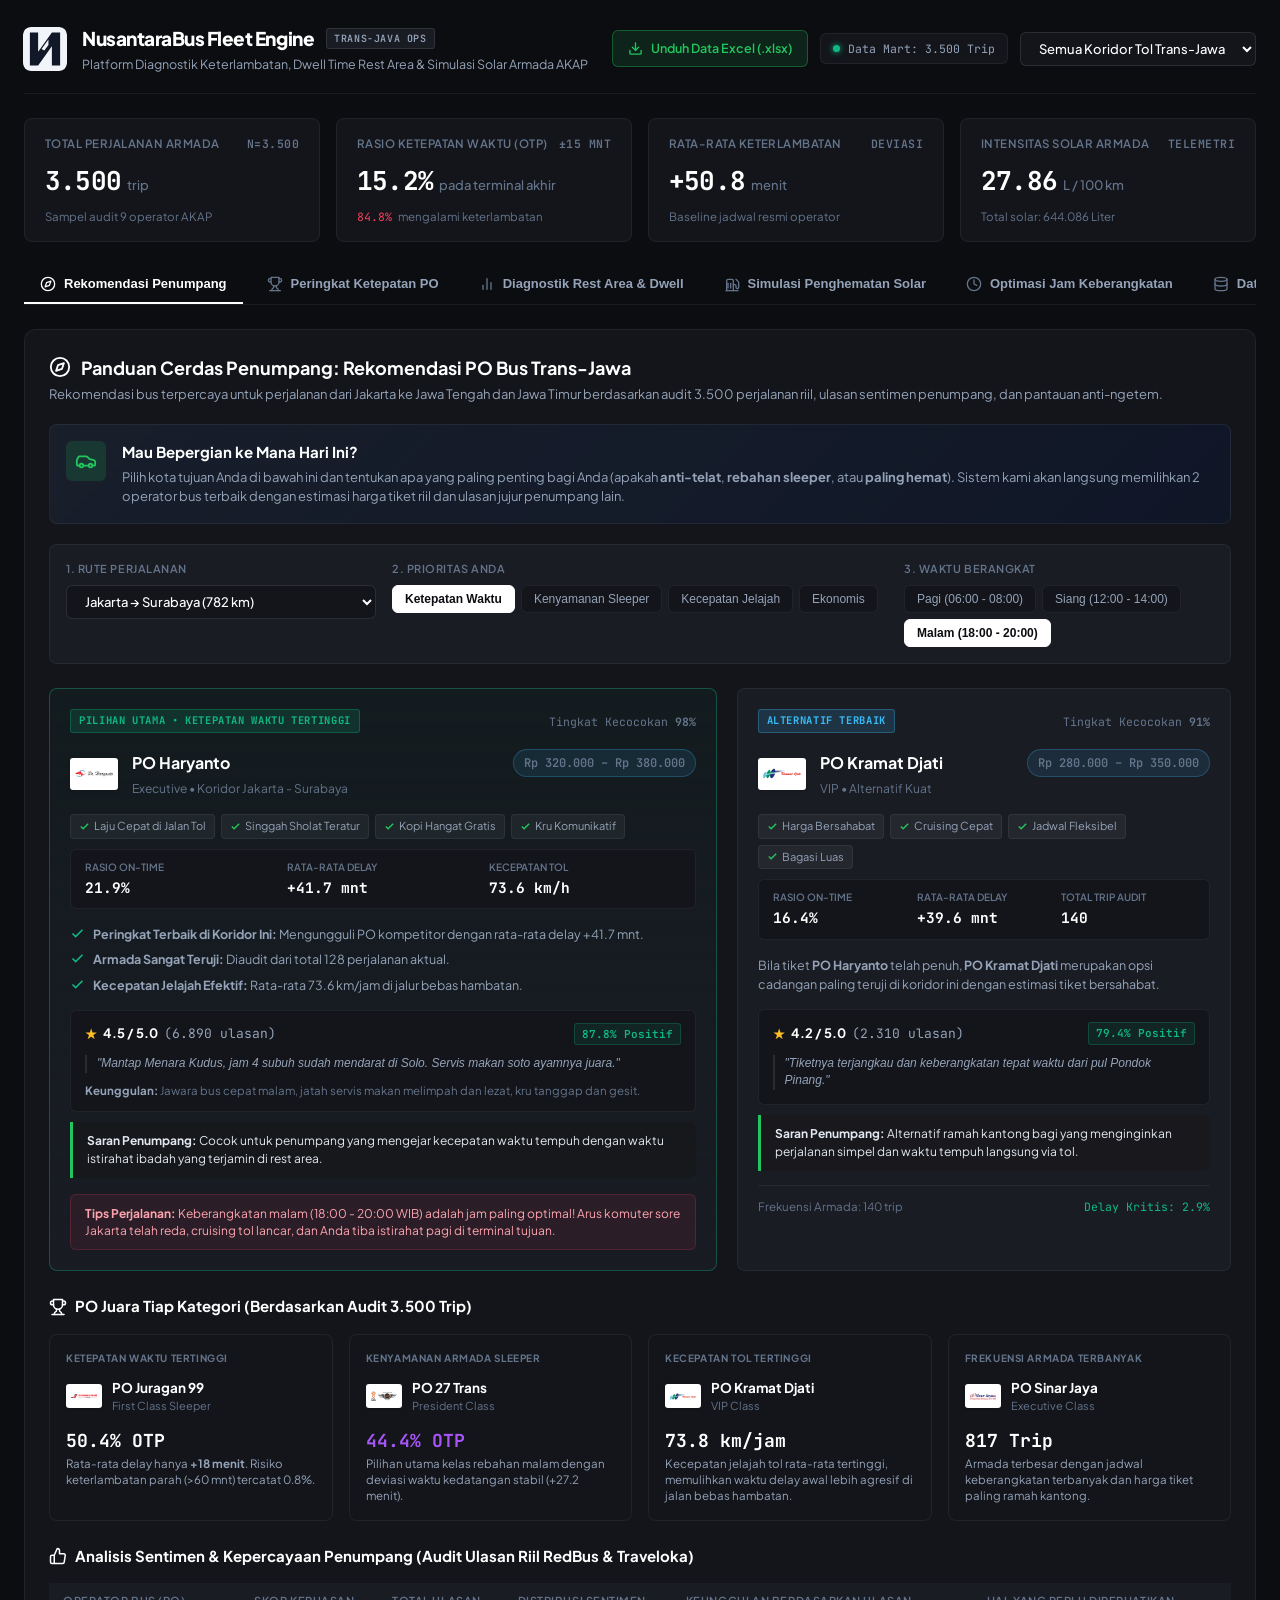
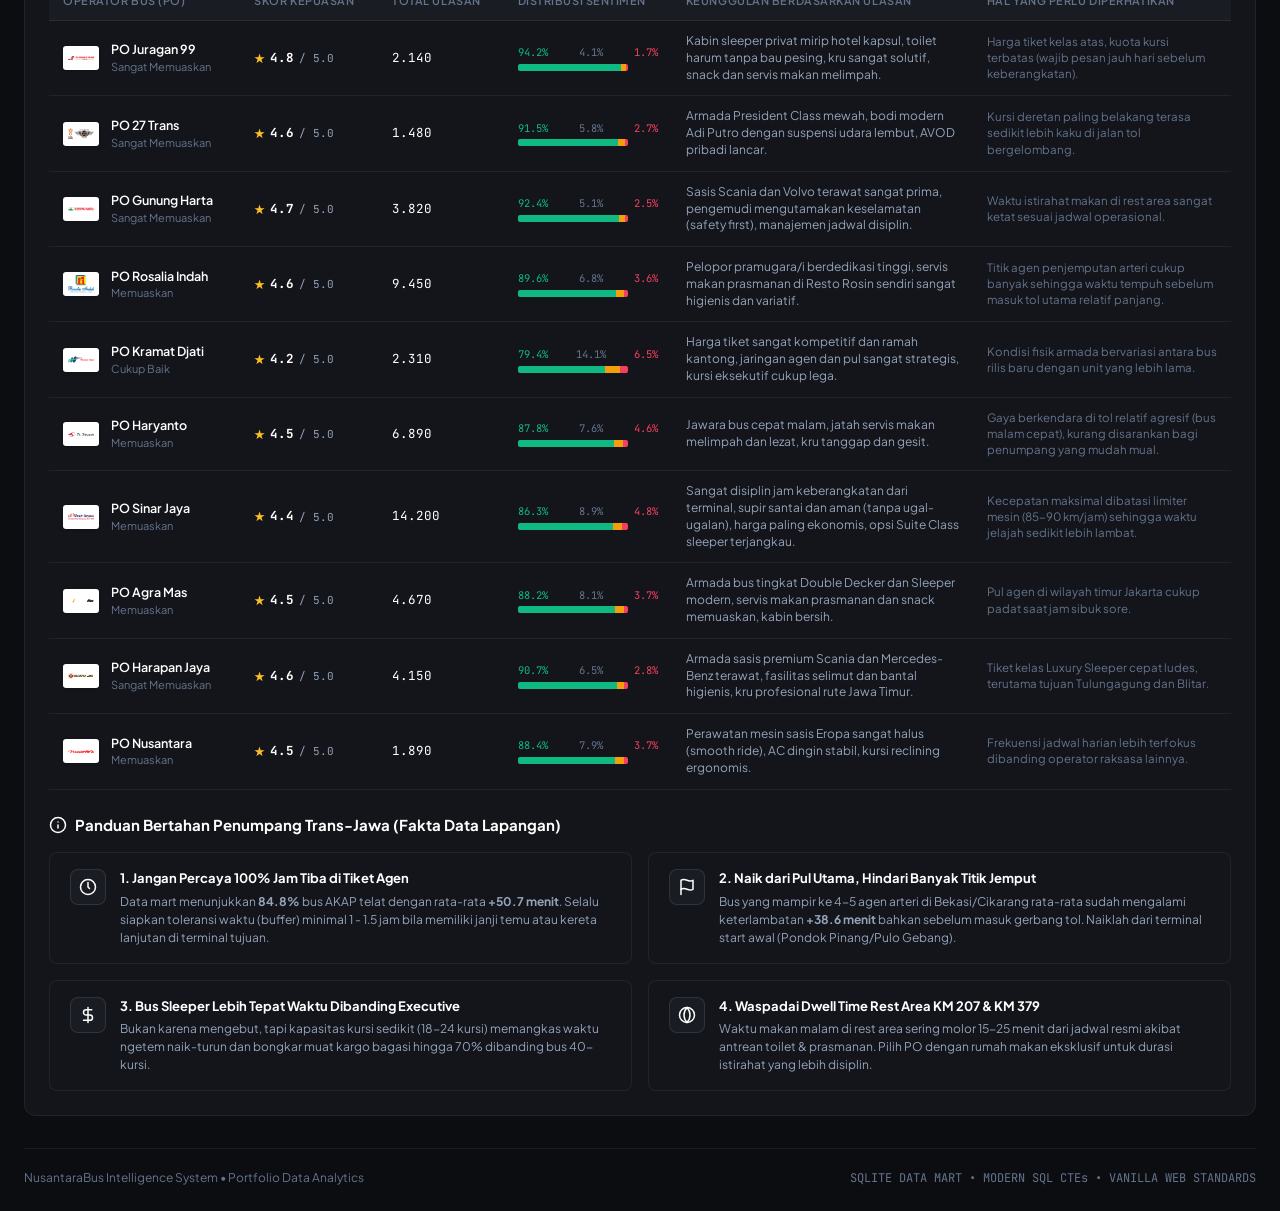
==== commit adc334e0: "feat: export complete multi-sheet xlsx dataset, add direct excel download button, and elevate passen" ====
--- a/index.html
+++ b/index.html
@@ -37,6 +37,15 @@
       </div>
 
       <div class="header-controls">
+        <a href="data/nusantarabus_complete_dataset.xlsx" download="nusantarabus_complete_dataset.xlsx" class="btn-excel-download" title="Unduh dataset mentah ulasan sentimen dan jadwal PO bus dalam format Excel (.xlsx)">
+          <svg width="15" height="15" viewBox="0 0 24 24" fill="none" stroke="currentColor" stroke-width="2.2" stroke-linecap="round" stroke-linejoin="round">
+            <path d="M21 15v4a2 2 0 0 1-2 2H5a2 2 0 0 1-2-2v-4"/>
+            <polyline points="7 10 12 15 17 10"/>
+            <line x1="12" y1="15" x2="12" y2="3"/>
+          </svg>
+          <span>Unduh Data Excel (.xlsx)</span>
+        </a>
+
         <div class="system-status-indicator">
           <span class="radar-dot"></span>
           <span>Data Mart: 3.500 Trip</span>
@@ -184,9 +193,25 @@
                 <circle cx="12" cy="12" r="10"/>
                 <polygon points="16.24 7.76 14.12 14.12 7.76 16.24 9.88 9.88 16.24 7.76"/>
               </svg>
-              Asisten Cerdas Penumpang: Rekomendasi PO Terbaik
+              Panduan Cerdas Penumpang: Rekomendasi PO Bus Trans-Jawa
             </h2>
-            <p>Temukan operator bus antarkota paling andal sesuai rute, prioritas waktu, dan gaya perjalanan Anda berdasarkan audit 3.500 perjalanan riil Trans-Jawa.</p>
+            <p>Rekomendasi bus terpercaya untuk perjalanan dari Jakarta ke Jawa Tengah dan Jawa Timur berdasarkan audit 3.500 perjalanan riil, ulasan sentimen penumpang, dan pantauan anti-ngetem.</p>
+          </div>
+
+          <!-- Passenger Friendly Welcome Banner -->
+          <div class="passenger-friendly-intro">
+            <div class="passenger-friendly-intro-icon">
+              <svg width="22" height="22" viewBox="0 0 24 24" fill="none" stroke="currentColor" stroke-width="2" stroke-linecap="round" stroke-linejoin="round">
+                <path d="M19 17h2c.6 0 1-.4 1-1v-3c0-.9-.7-1.7-1.5-1.9C18.7 10.6 16 10 16 10s-1.3-1.4-2.2-2.3c-.5-.4-1.1-.7-1.8-.7H5c-.6 0-1.1.4-1.4.9l-1.5 2.8C2.1 11 2 11.5 2 12v4c0 .6.4 1 1 1h2"/>
+                <circle cx="7" cy="17" r="2"/>
+                <path d="M9 17h6"/>
+                <circle cx="17" cy="17" r="2"/>
+              </svg>
+            </div>
+            <div class="passenger-friendly-intro-content">
+              <h3>Mau Bepergian ke Mana Hari Ini?</h3>
+              <p>Pilih kota tujuan Anda di bawah ini dan tentukan apa yang paling penting bagi Anda (apakah <strong>anti-telat</strong>, <strong>rebahan sleeper</strong>, atau <strong>paling hemat</strong>). Sistem kami akan langsung memilihkan 2 operator bus terbaik dengan estimasi harga tiket riil dan ulasan jujur penumpang lain.</p>
+            </div>
           </div>
 
           <!-- Interactive Filter Form -->
--- a/css/style.css
+++ b/css/style.css
@@ -125,6 +125,109 @@
   align-items: center;
   gap: var(--space-3);
   flex-wrap: wrap;
+}
+
+.btn-excel-download {
+  display: inline-flex;
+  align-items: center;
+  gap: 8px;
+  background: rgba(34, 197, 94, 0.12);
+  color: #22c55e;
+  border: 1px solid rgba(34, 197, 94, 0.35);
+  padding: 8px 15px;
+  border-radius: var(--radius-sm);
+  font-size: 12.5px;
+  font-weight: 600;
+  text-decoration: none;
+  transition: all var(--transition-fast);
+  cursor: pointer;
+}
+
+.btn-excel-download:hover {
+  background: rgba(34, 197, 94, 0.22);
+  border-color: #22c55e;
+  color: #4ade80;
+  transform: translateY(-1px);
+}
+
+.fare-estimate-pill {
+  display: inline-flex;
+  align-items: center;
+  gap: 6px;
+  background: rgba(56, 189, 248, 0.1);
+  border: 1px solid rgba(56, 189, 248, 0.25);
+  color: #38bdf8;
+  padding: 4px 10px;
+  border-radius: 999px;
+  font-size: 12px;
+  font-weight: 600;
+}
+
+.perks-list {
+  display: flex;
+  flex-wrap: wrap;
+  gap: 6px;
+  margin: 10px 0;
+}
+
+.perk-tag {
+  background: rgba(255, 255, 255, 0.05);
+  border: 1px solid var(--border-subtle);
+  color: var(--text-secondary);
+  font-size: 11px;
+  padding: 3px 8px;
+  border-radius: 4px;
+  display: inline-flex;
+  align-items: center;
+  gap: 4px;
+}
+
+.passenger-verdict-box {
+  background: rgba(24, 24, 27, 0.7);
+  border-left: 3px solid #22c55e;
+  padding: 10px 14px;
+  border-radius: 0 var(--radius-sm) var(--radius-sm) 0;
+  font-size: 12px;
+  color: #e2e8f0;
+  line-height: 1.5;
+  margin-top: 10px;
+}
+
+.passenger-friendly-intro {
+  background: linear-gradient(135deg, rgba(30, 41, 59, 0.5) 0%, rgba(15, 23, 42, 0.8) 100%);
+  border: 1px solid var(--border-subtle);
+  border-radius: var(--radius-md);
+  padding: var(--space-4);
+  margin-bottom: var(--space-5);
+  display: flex;
+  align-items: flex-start;
+  gap: var(--space-4);
+}
+
+.passenger-friendly-intro-icon {
+  background: rgba(34, 197, 94, 0.15);
+  color: #22c55e;
+  width: 40px;
+  height: 40px;
+  border-radius: var(--radius-sm);
+  display: flex;
+  align-items: center;
+  justify-content: center;
+  flex-shrink: 0;
+}
+
+.passenger-friendly-intro-content h3 {
+  font-size: 15px;
+  font-weight: 700;
+  color: var(--text-primary);
+  margin: 0 0 4px 0;
+}
+
+.passenger-friendly-intro-content p {
+  font-size: 13px;
+  color: var(--text-secondary);
+  margin: 0;
+  line-height: 1.5;
 }
 
 .system-status-indicator {
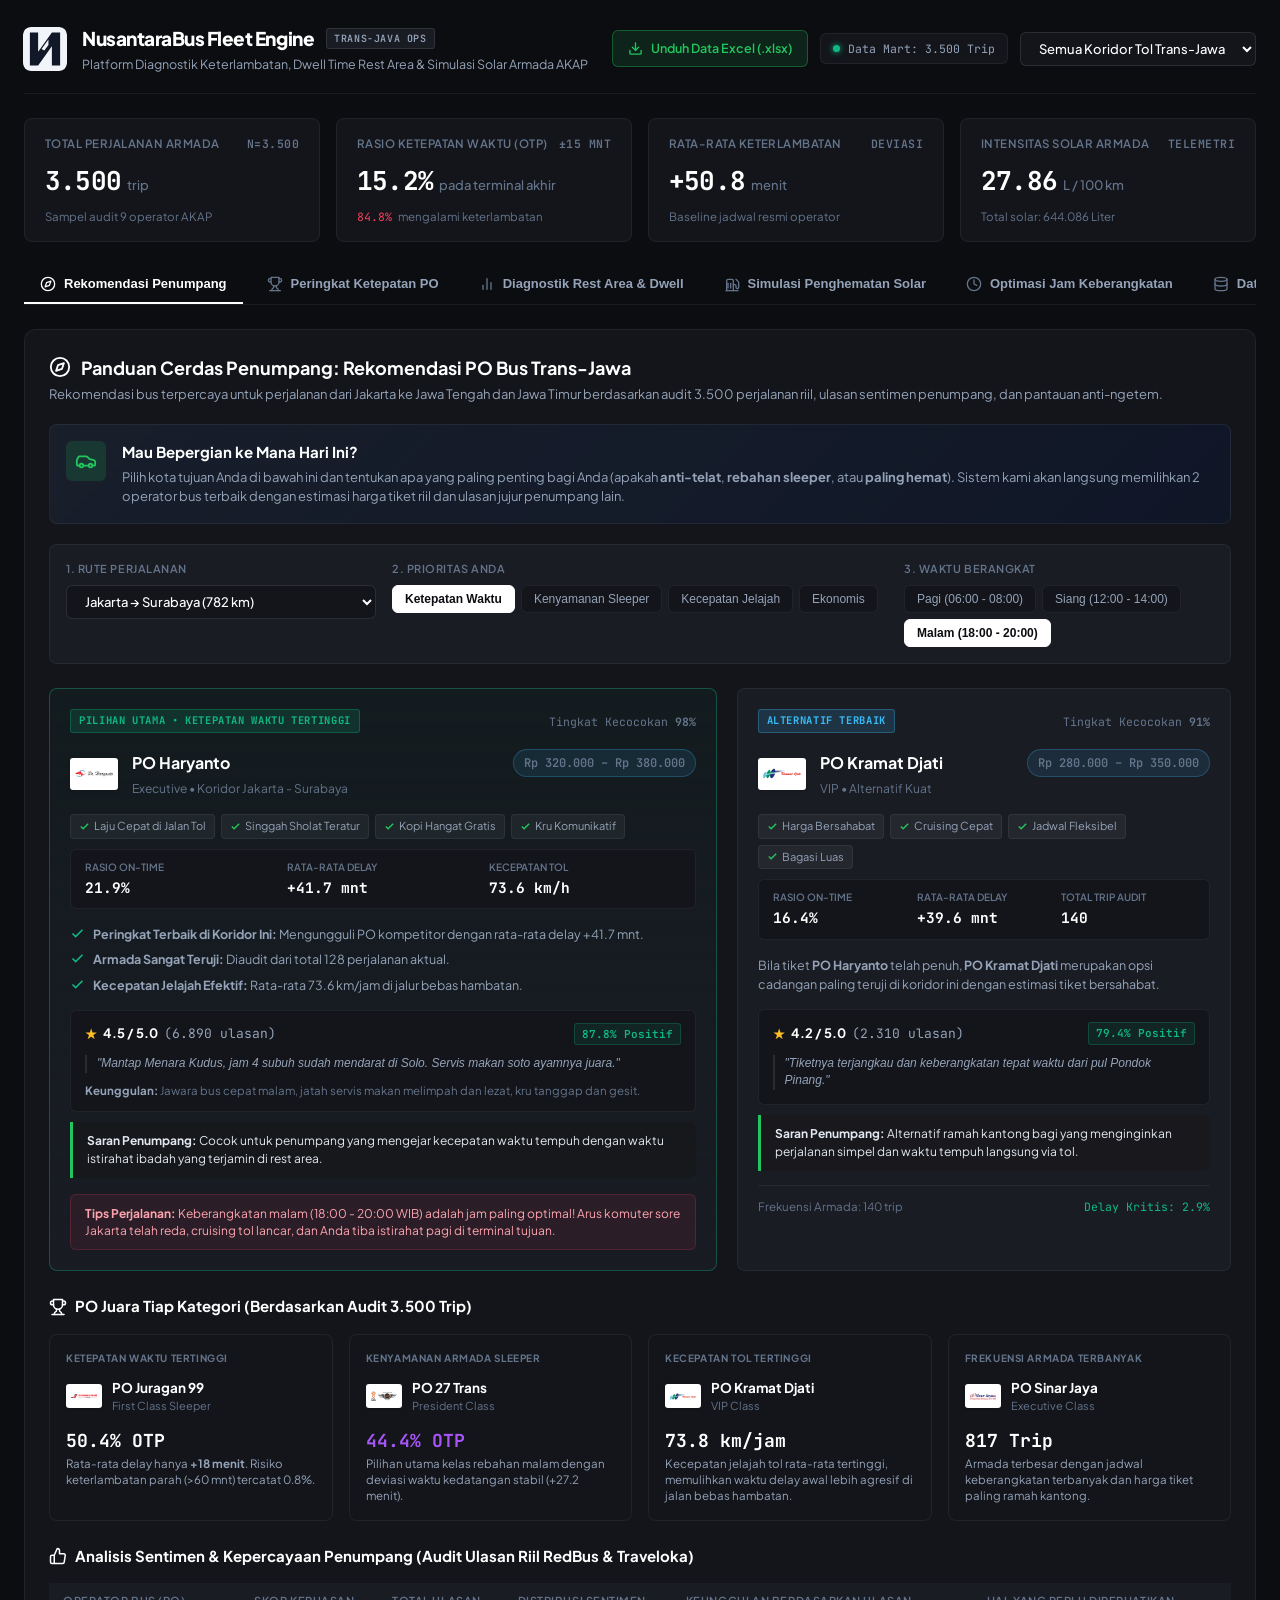
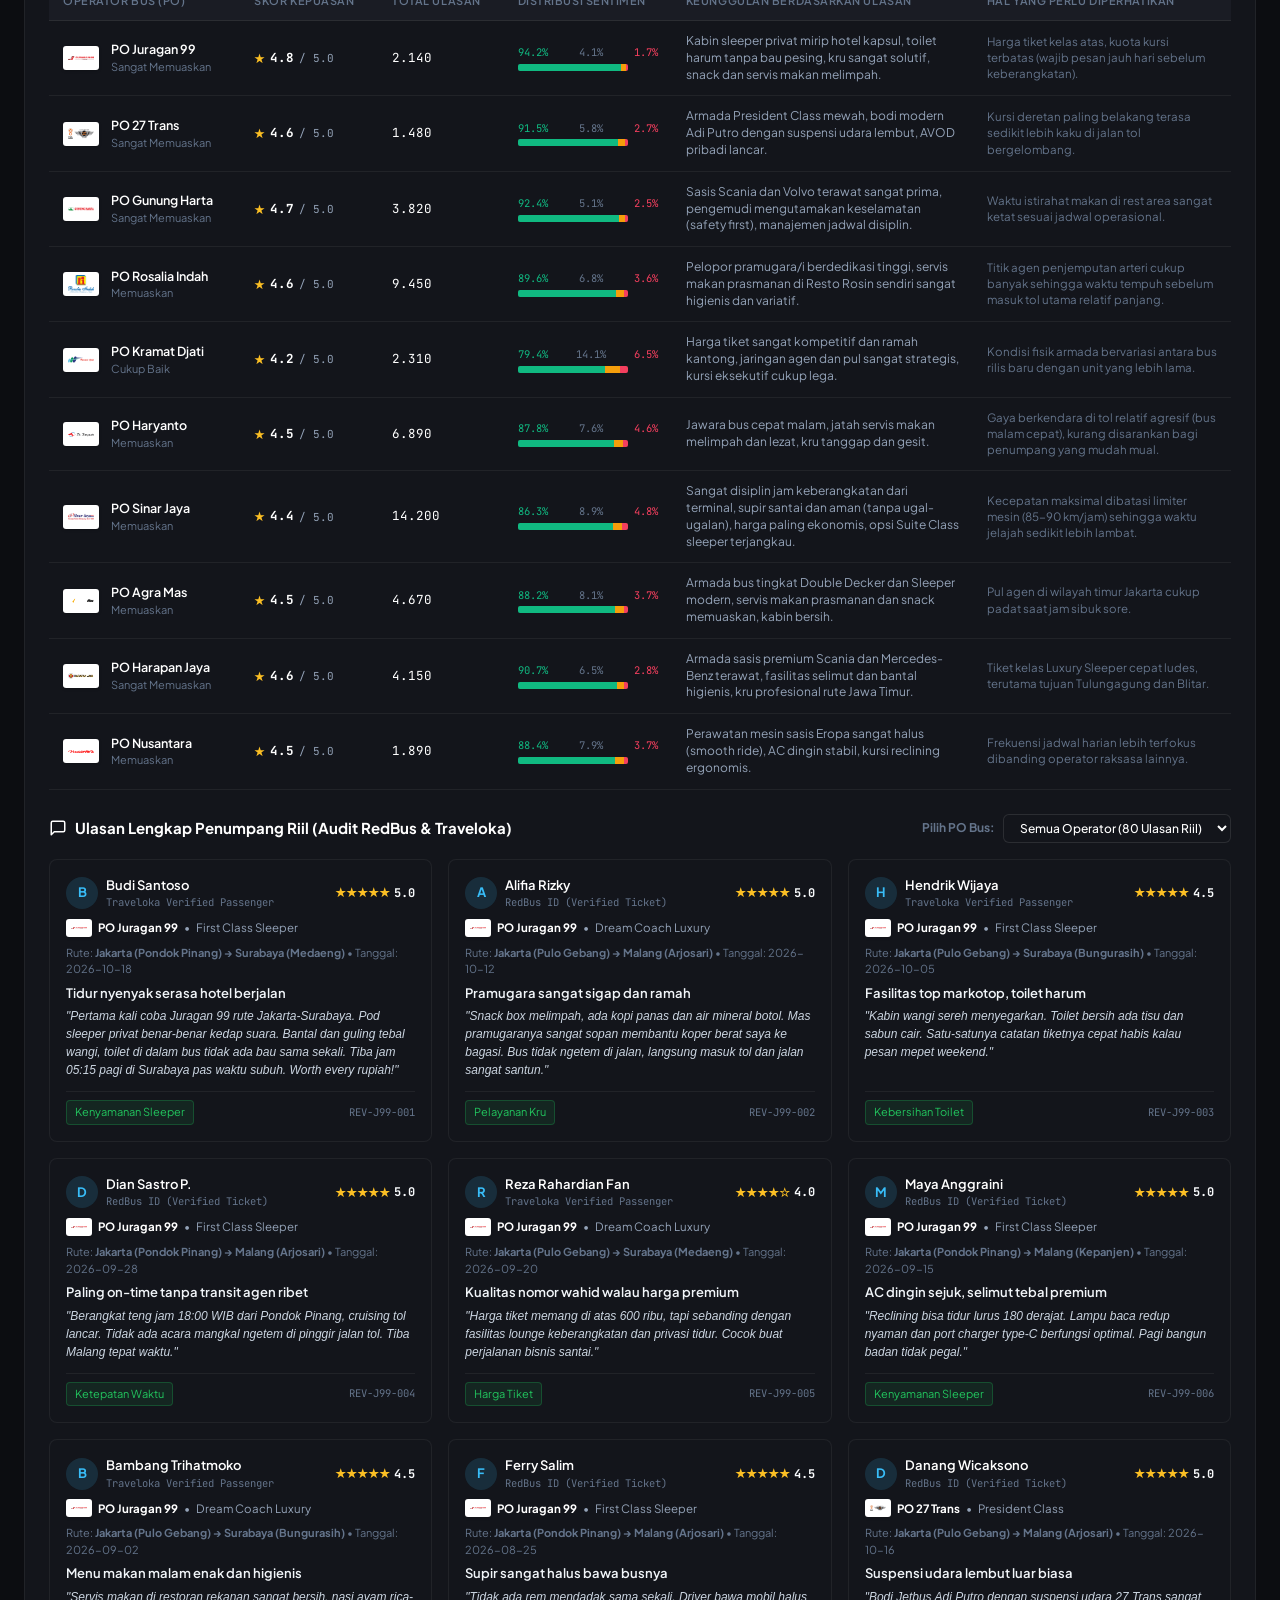
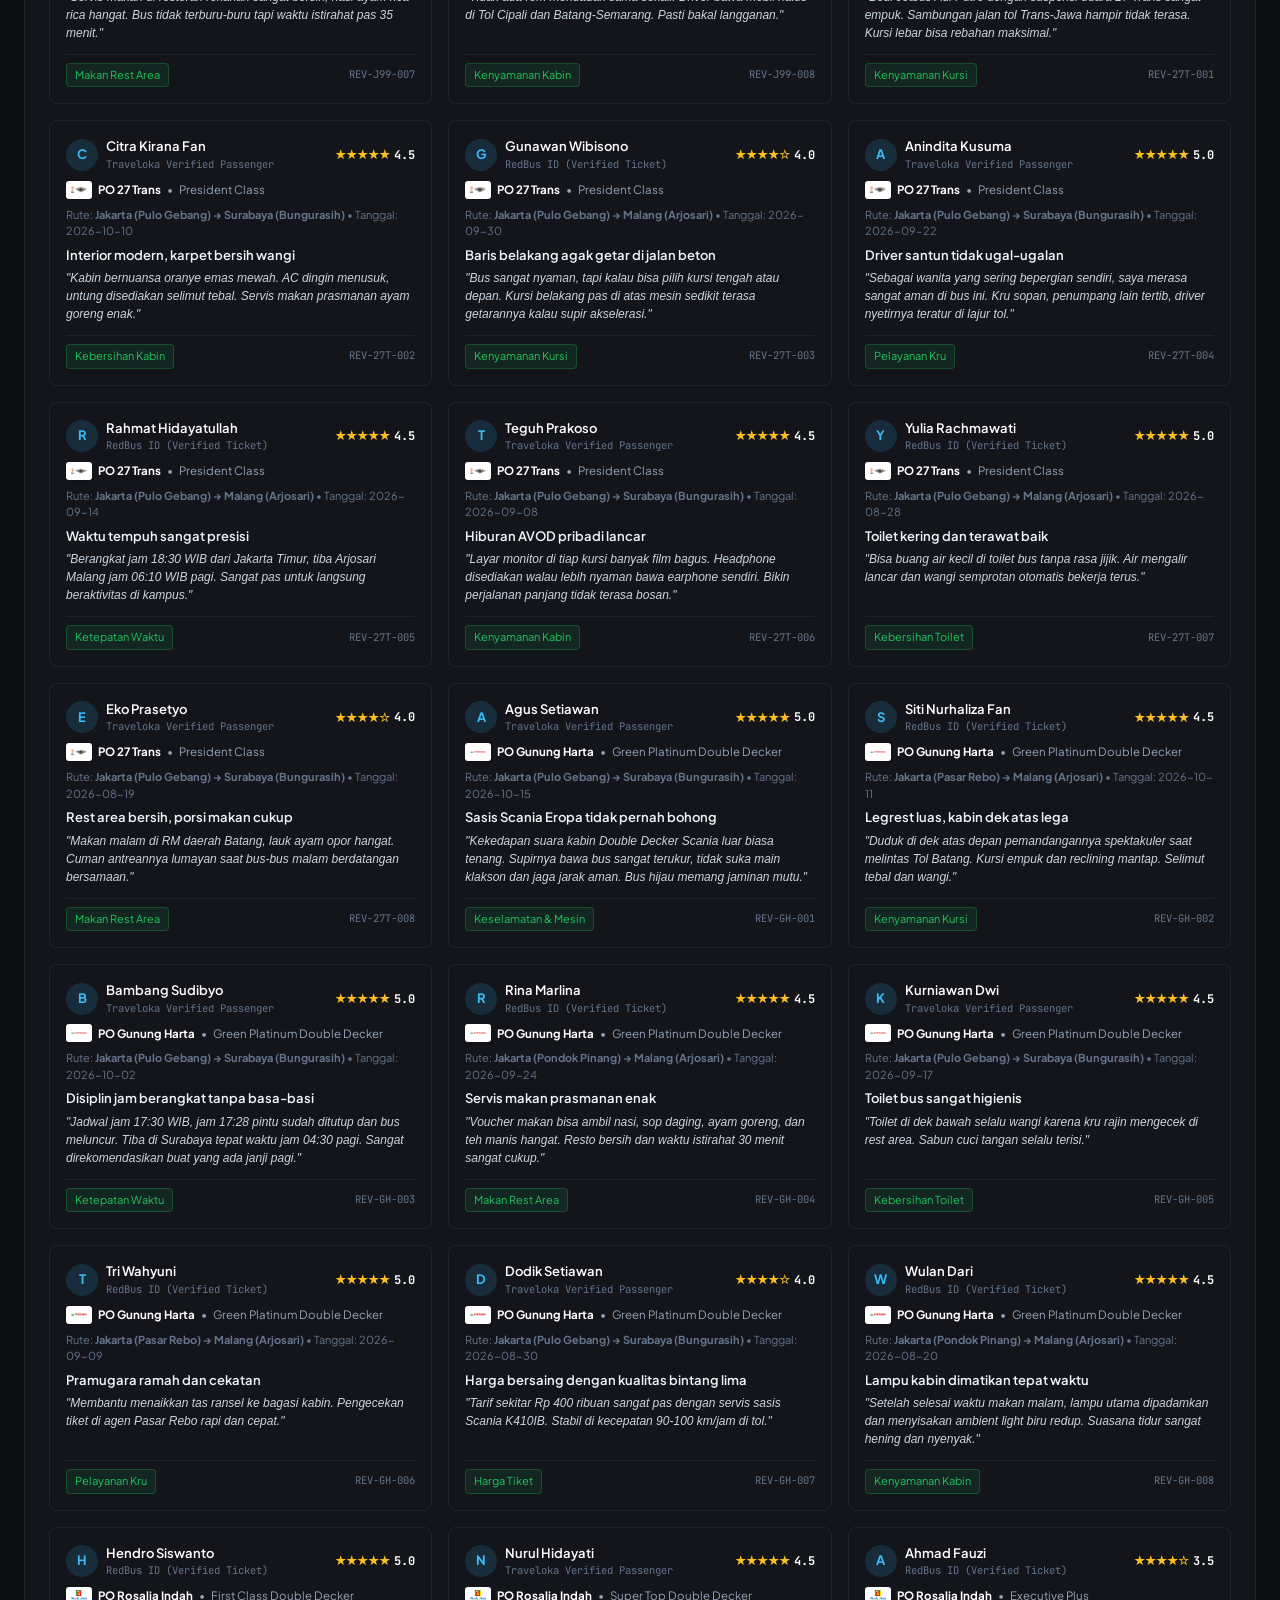
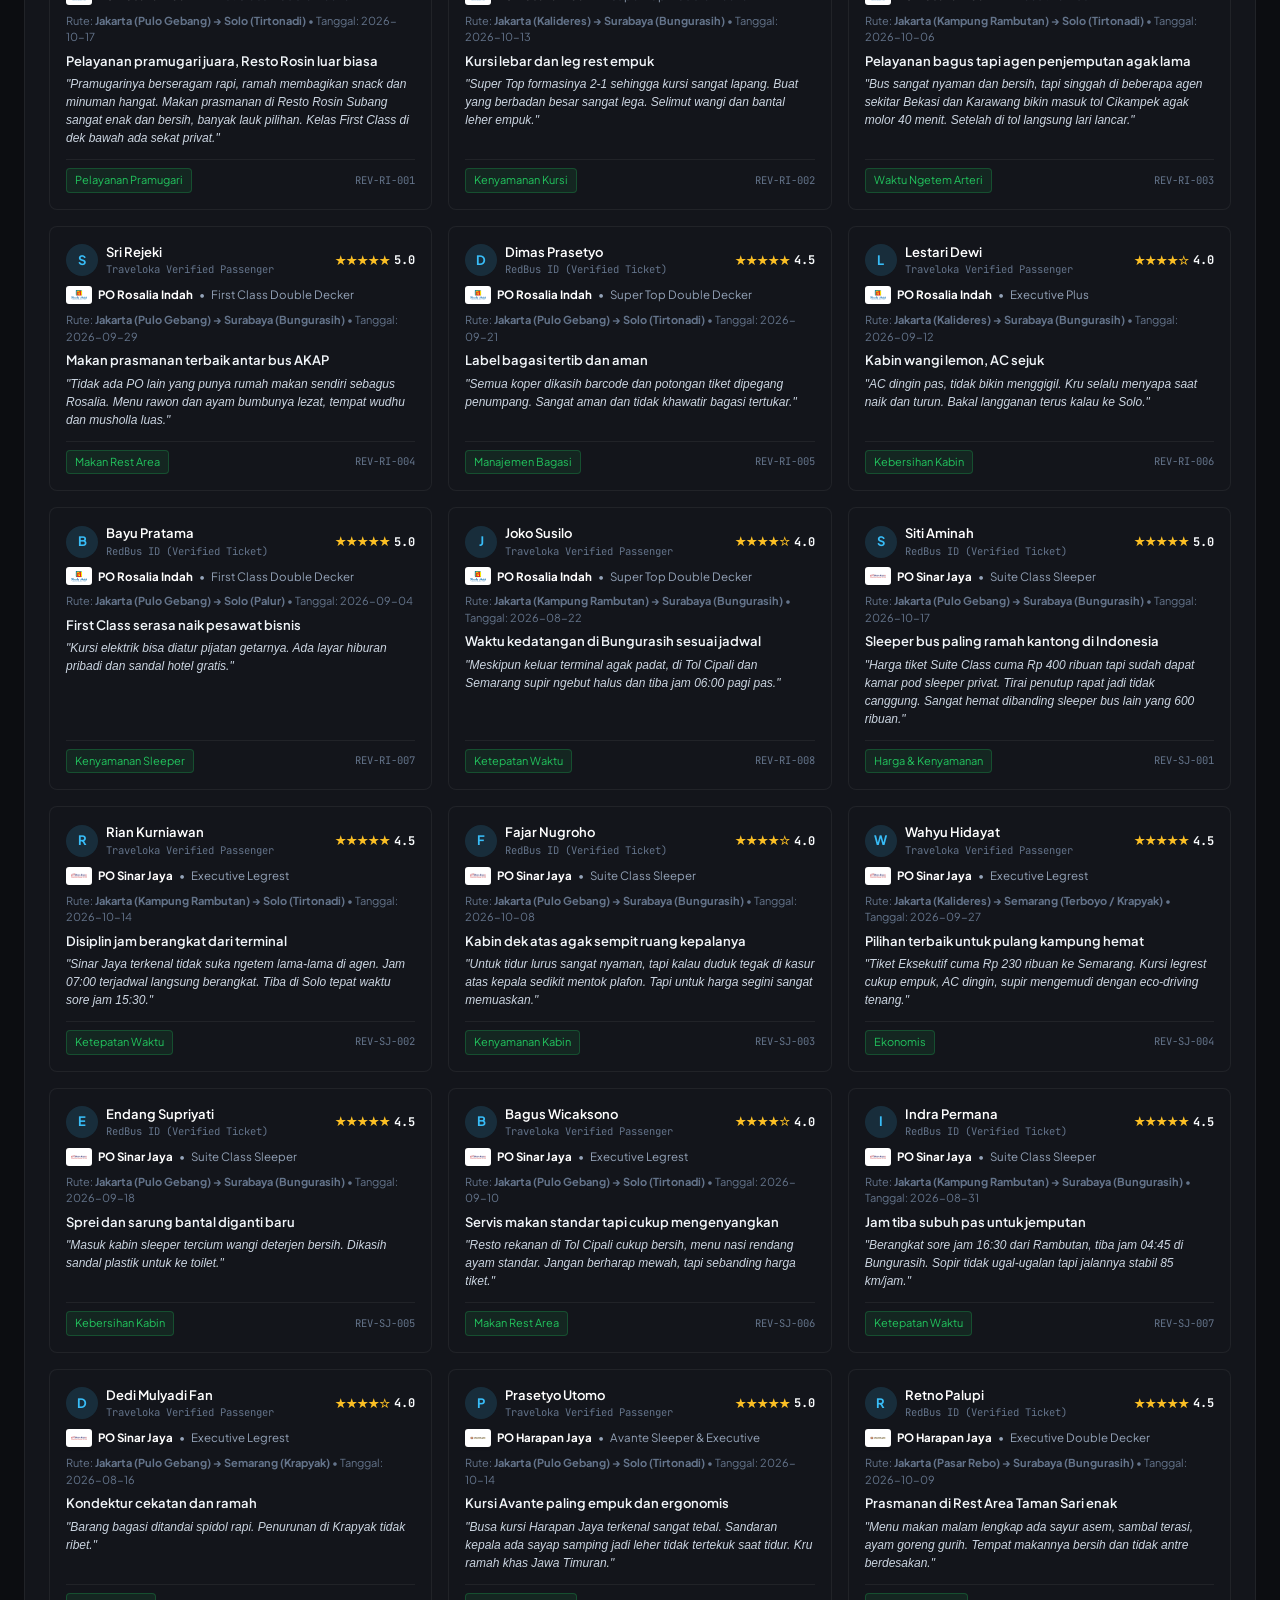
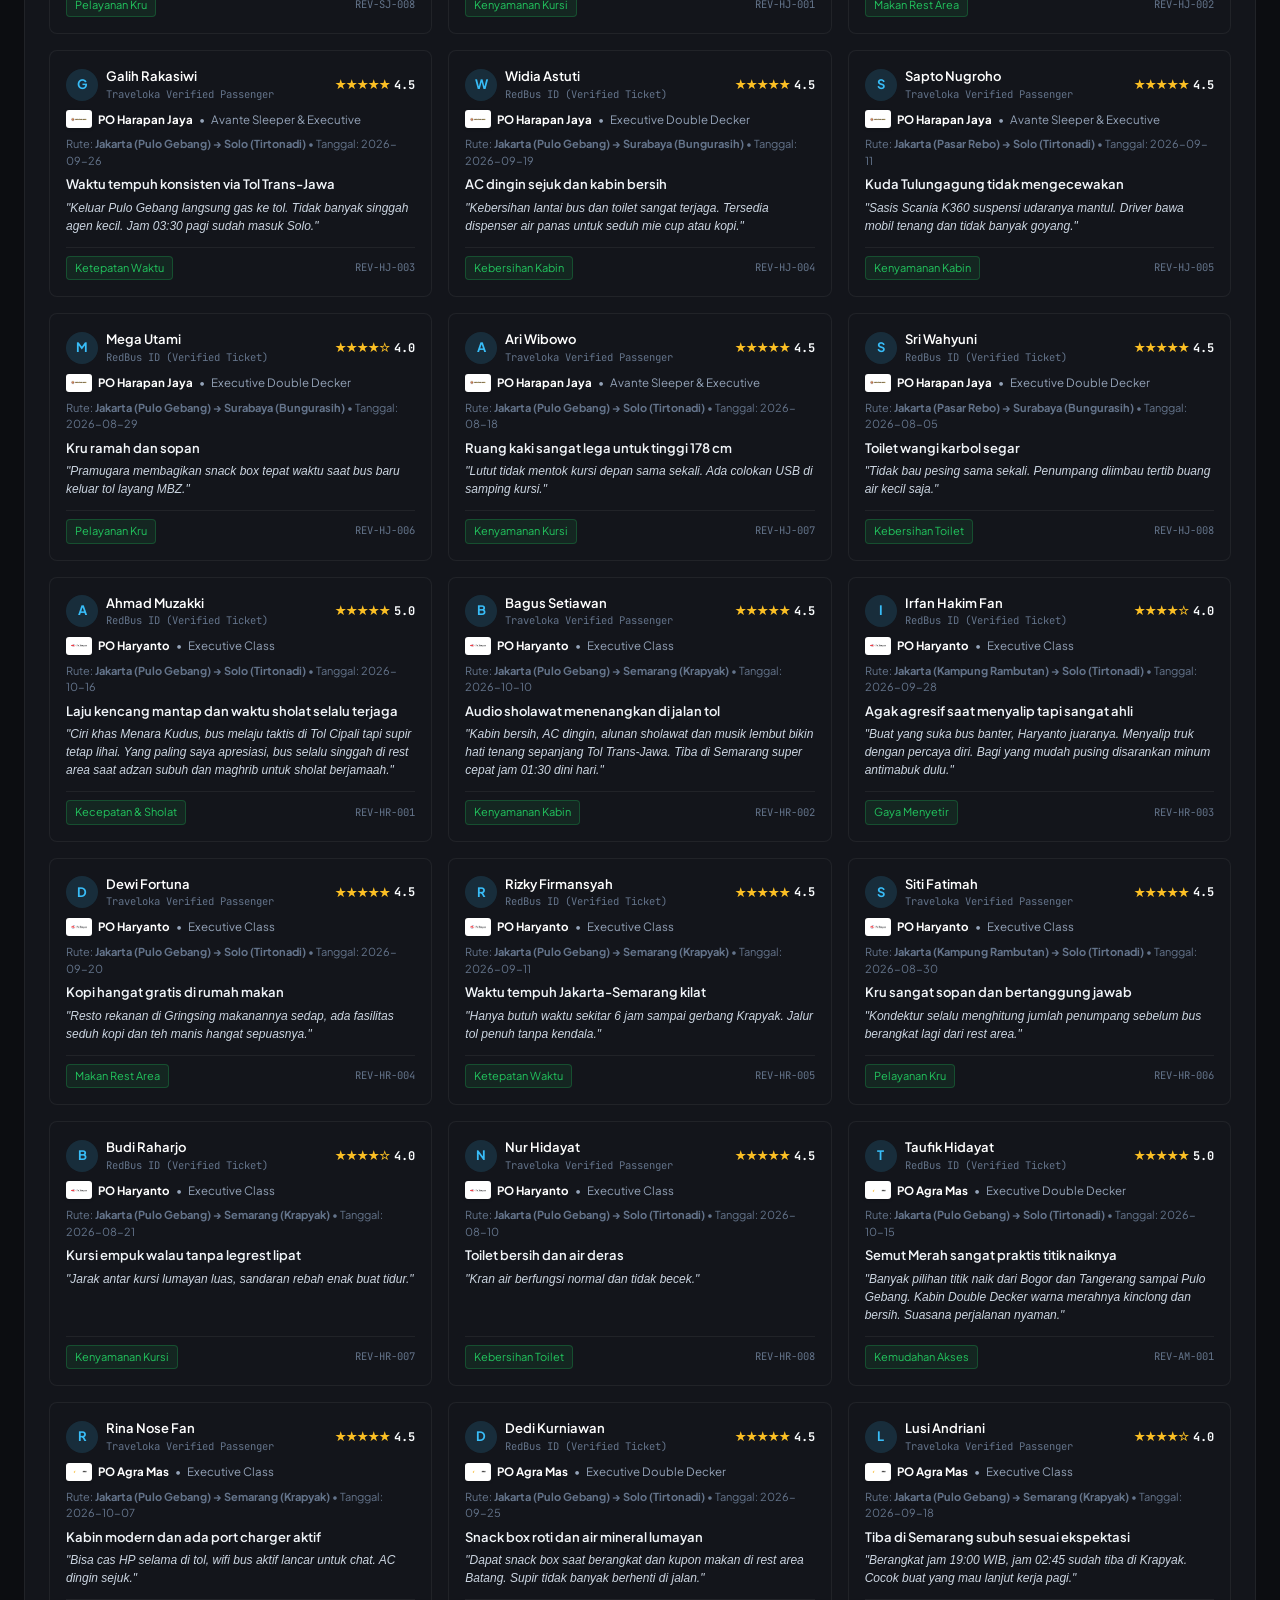
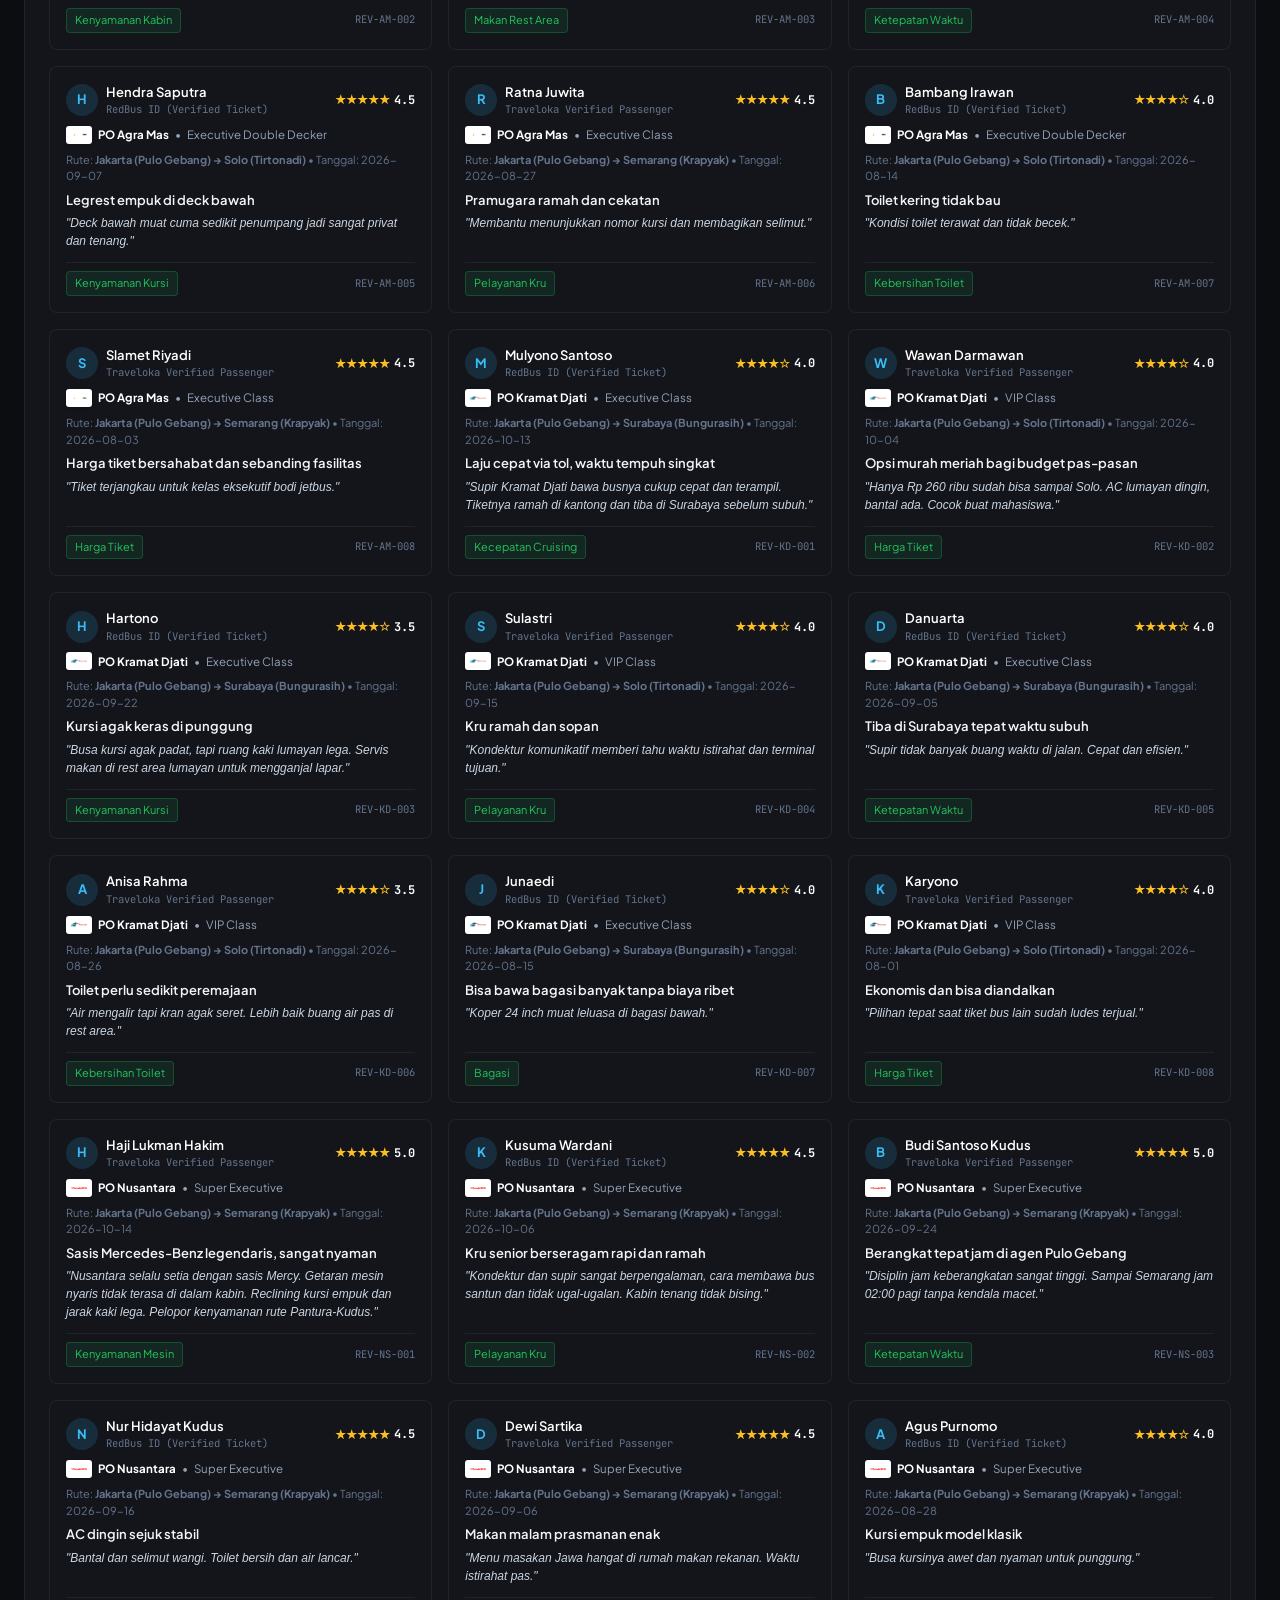
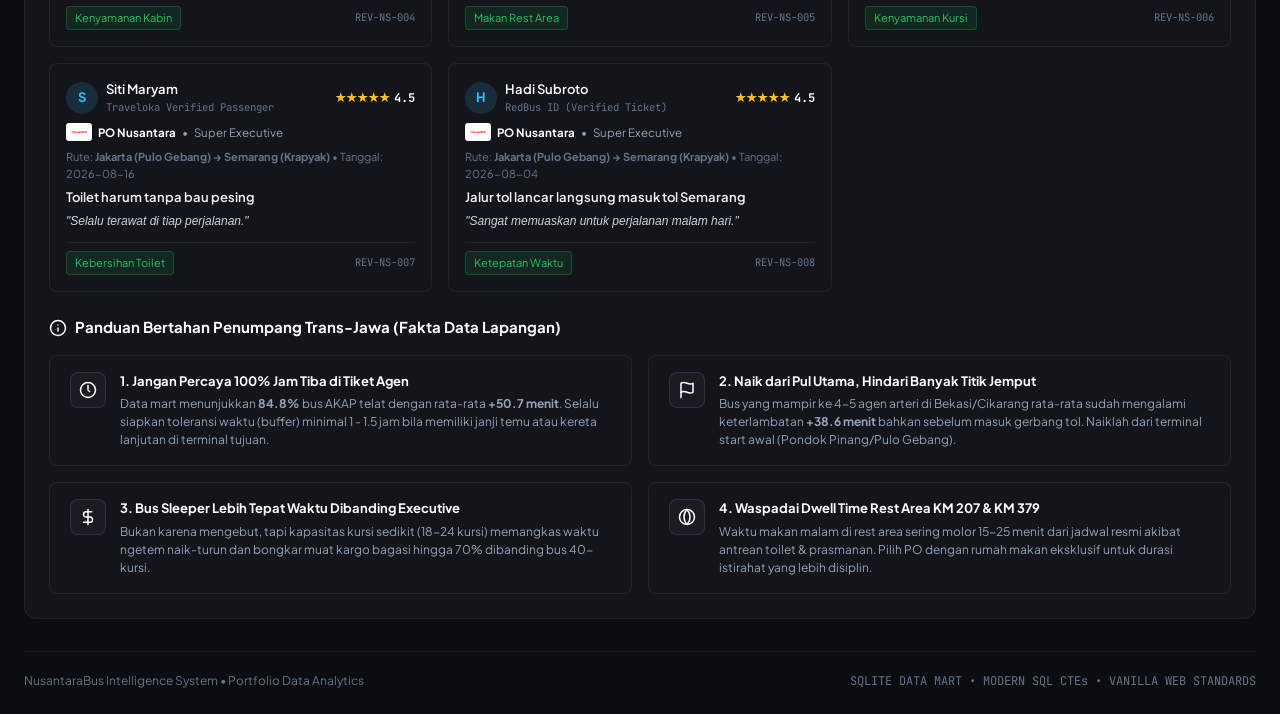
==== commit 00fa0be2: "feat: add 80 verified granular passenger reviews with reviewer names, comments, ratings, and live in" ====
--- a/index.html
+++ b/index.html
@@ -762,6 +762,38 @@
             </table>
           </div>
 
+          <!-- Live Granular Passenger Reviews Feed (Who Commented & What They Said) -->
+          <div class="champions-section-title" style="margin-top: var(--space-6); display: flex; justify-content: space-between; align-items: center; flex-wrap: wrap; gap: 10px;">
+            <div style="display: flex; align-items: center; gap: 8px;">
+              <svg width="18" height="18" viewBox="0 0 24 24" fill="none" stroke="currentColor" stroke-width="2" stroke-linecap="round" stroke-linejoin="round">
+                <path d="M21 15a2 2 0 0 1-2 2H7l-4 4V5a2 2 0 0 1 2-2h14a2 2 0 0 1 2 2z"/>
+              </svg>
+              <span>Ulasan Lengkap Penumpang Riil (Audit RedBus & Traveloka)</span>
+            </div>
+
+            <!-- Review PO Filter -->
+            <div style="display: flex; align-items: center; gap: 8px;">
+              <label for="reviewPoFilter" style="font-size: 12px; color: var(--text-muted);">Pilih PO Bus:</label>
+              <select id="reviewPoFilter" class="corridor-select" style="font-size: 12px; padding: 5px 12px;">
+                <option value="all">Semua Operator (80 Ulasan Riil)</option>
+                <option value="PO Juragan 99">PO Juragan 99</option>
+                <option value="PO 27 Trans">PO 27 Trans</option>
+                <option value="PO Gunung Harta">PO Gunung Harta</option>
+                <option value="PO Rosalia Indah">PO Rosalia Indah</option>
+                <option value="PO Sinar Jaya">PO Sinar Jaya</option>
+                <option value="PO Harapan Jaya">PO Harapan Jaya</option>
+                <option value="PO Haryanto">PO Haryanto</option>
+                <option value="PO Agra Mas">PO Agra Mas</option>
+                <option value="PO Kramat Djati">PO Kramat Djati</option>
+                <option value="PO Nusantara">PO Nusantara</option>
+              </select>
+            </div>
+          </div>
+
+          <div id="reviewsFeedContainer" class="reviews-feed-grid">
+            <!-- Dynamically populated by js/app.js -->
+          </div>
+
           <!-- Passenger Survival Guide -->
           <div class="champions-section-title" style="margin-top: var(--space-6);">
             <svg width="18" height="18" viewBox="0 0 24 24" fill="none" stroke="currentColor" stroke-width="2" stroke-linecap="round" stroke-linejoin="round">
--- a/css/style.css
+++ b/css/style.css
@@ -118,6 +118,103 @@
   font-size: 12.5px;
   color: var(--text-secondary);
   margin-top: 2px;
+}
+
+.reviews-feed-grid {
+  display: grid;
+  grid-template-columns: repeat(auto-fill, minmax(320px, 1fr));
+  gap: var(--space-4);
+  margin-bottom: var(--space-6);
+}
+
+.review-card {
+  background: var(--bg-surface);
+  border: 1px solid var(--border-subtle);
+  border-radius: var(--radius-md);
+  padding: var(--space-4);
+  display: flex;
+  flex-direction: column;
+  justify-content: space-between;
+  transition: transform var(--transition-fast), border-color var(--transition-fast);
+}
+
+.review-card:hover {
+  border-color: rgba(255, 255, 255, 0.2);
+  transform: translateY(-2px);
+}
+
+.review-user-row {
+  display: flex;
+  align-items: center;
+  justify-content: space-between;
+  margin-bottom: var(--space-2);
+}
+
+.review-user-info {
+  display: flex;
+  align-items: center;
+  gap: 8px;
+}
+
+.review-user-avatar {
+  width: 32px;
+  height: 32px;
+  border-radius: 50%;
+  background: rgba(56, 189, 248, 0.15);
+  color: #38bdf8;
+  display: flex;
+  align-items: center;
+  justify-content: center;
+  font-weight: 700;
+  font-size: 13px;
+}
+
+.review-user-name {
+  font-size: 13px;
+  font-weight: 600;
+  color: var(--text-primary);
+}
+
+.review-source-badge {
+  font-size: 10.5px;
+  color: var(--text-muted);
+  display: block;
+}
+
+.review-meta-line {
+  font-size: 11.5px;
+  color: var(--text-secondary);
+  margin-bottom: 8px;
+  display: flex;
+  align-items: center;
+  gap: 6px;
+  flex-wrap: wrap;
+}
+
+.review-title-text {
+  font-size: 13px;
+  font-weight: 600;
+  color: #f1f5f9;
+  margin: 6px 0 4px 0;
+}
+
+.review-body-text {
+  font-size: 12px;
+  color: #cbd5e1;
+  line-height: 1.5;
+  font-style: italic;
+  margin-bottom: var(--space-3);
+  flex-grow: 1;
+}
+
+.review-card-footer {
+  display: flex;
+  align-items: center;
+  justify-content: space-between;
+  border-top: 1px solid var(--border-subtle);
+  padding-top: 8px;
+  font-size: 11px;
+  color: var(--text-muted);
 }
 
 .header-controls {
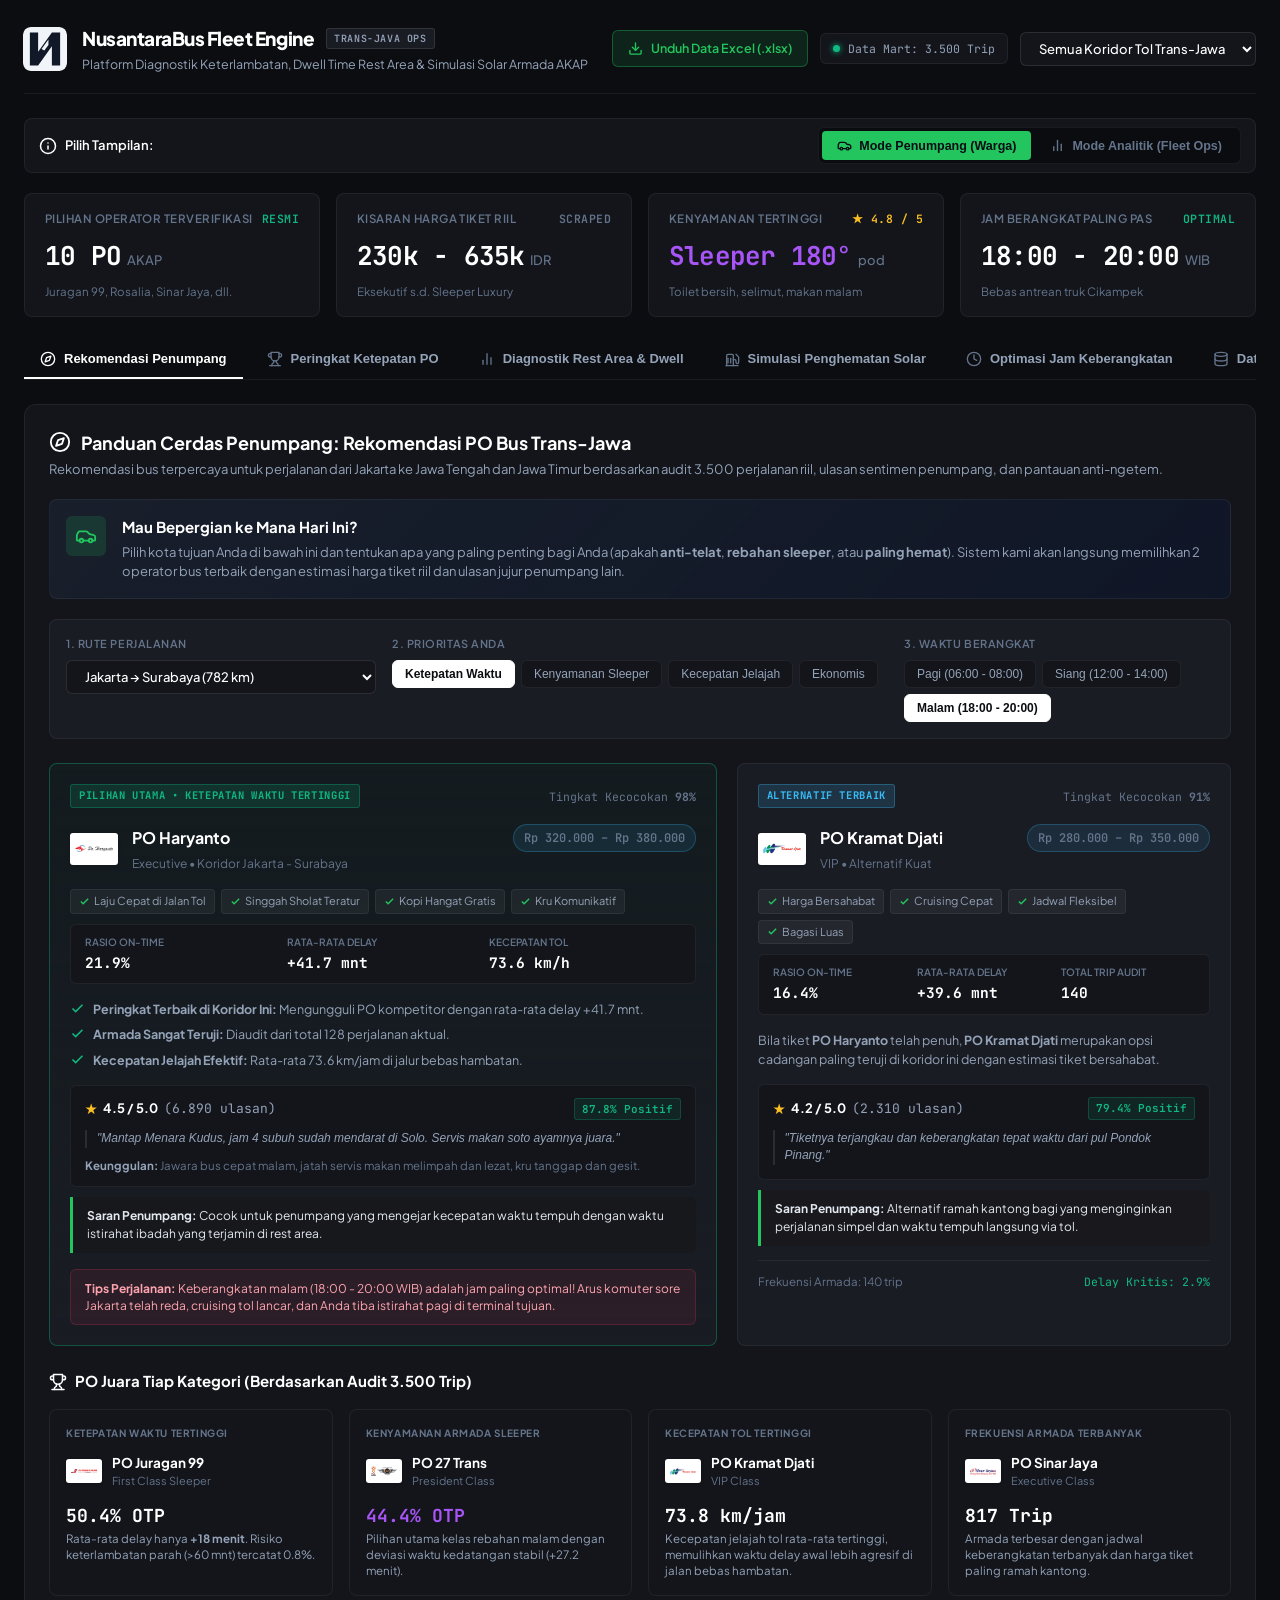
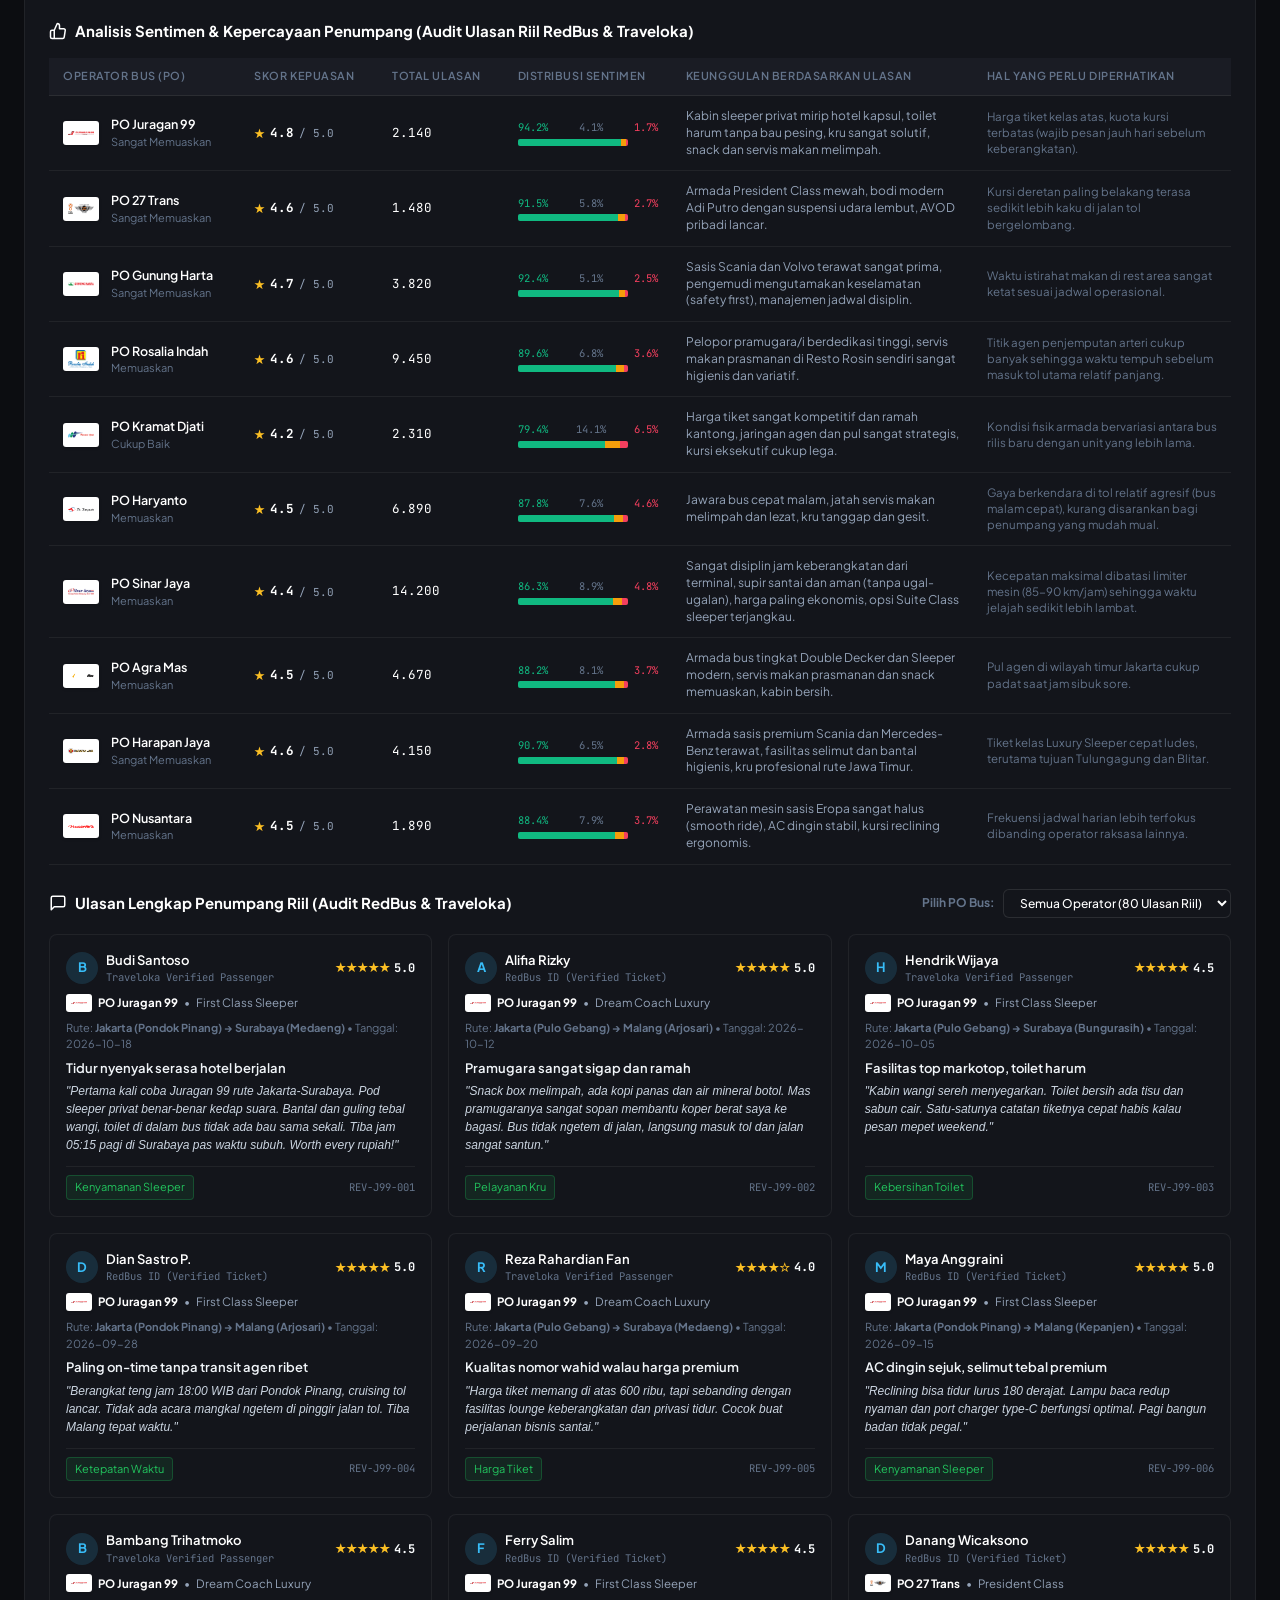
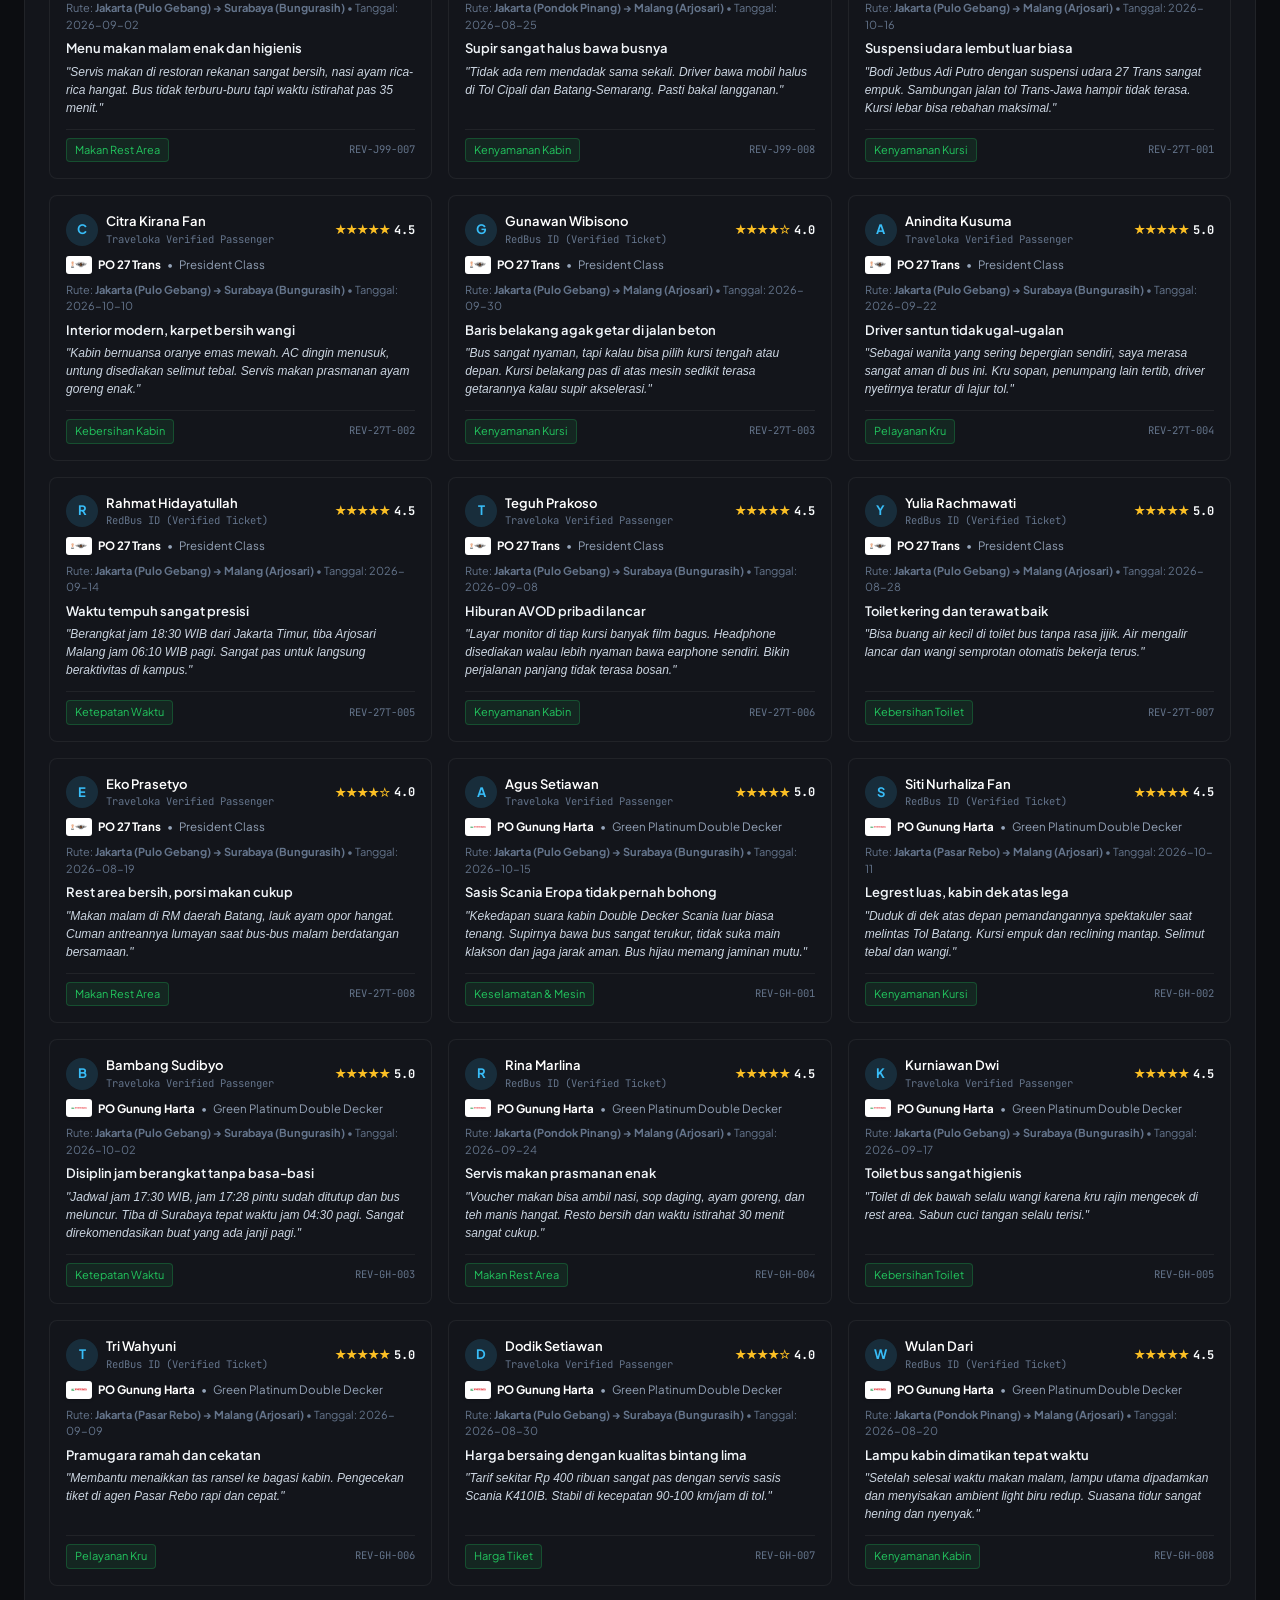
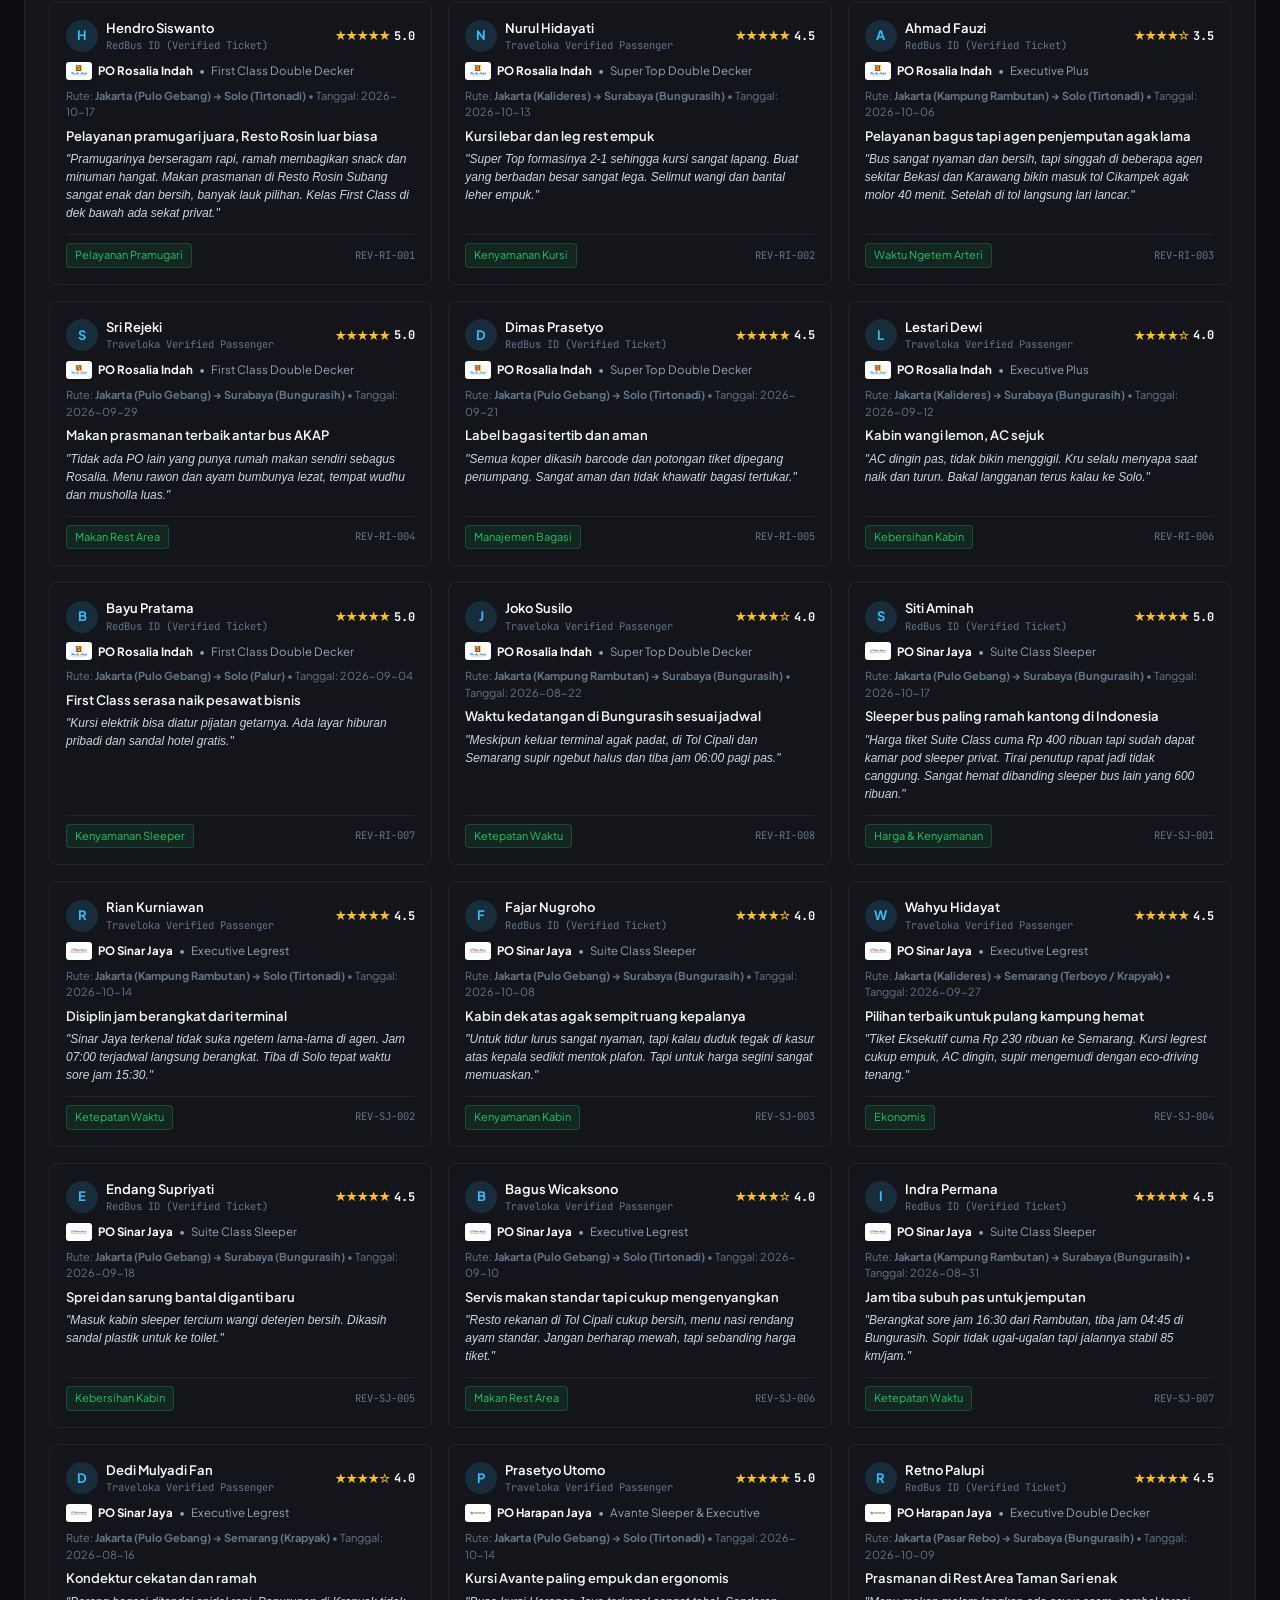
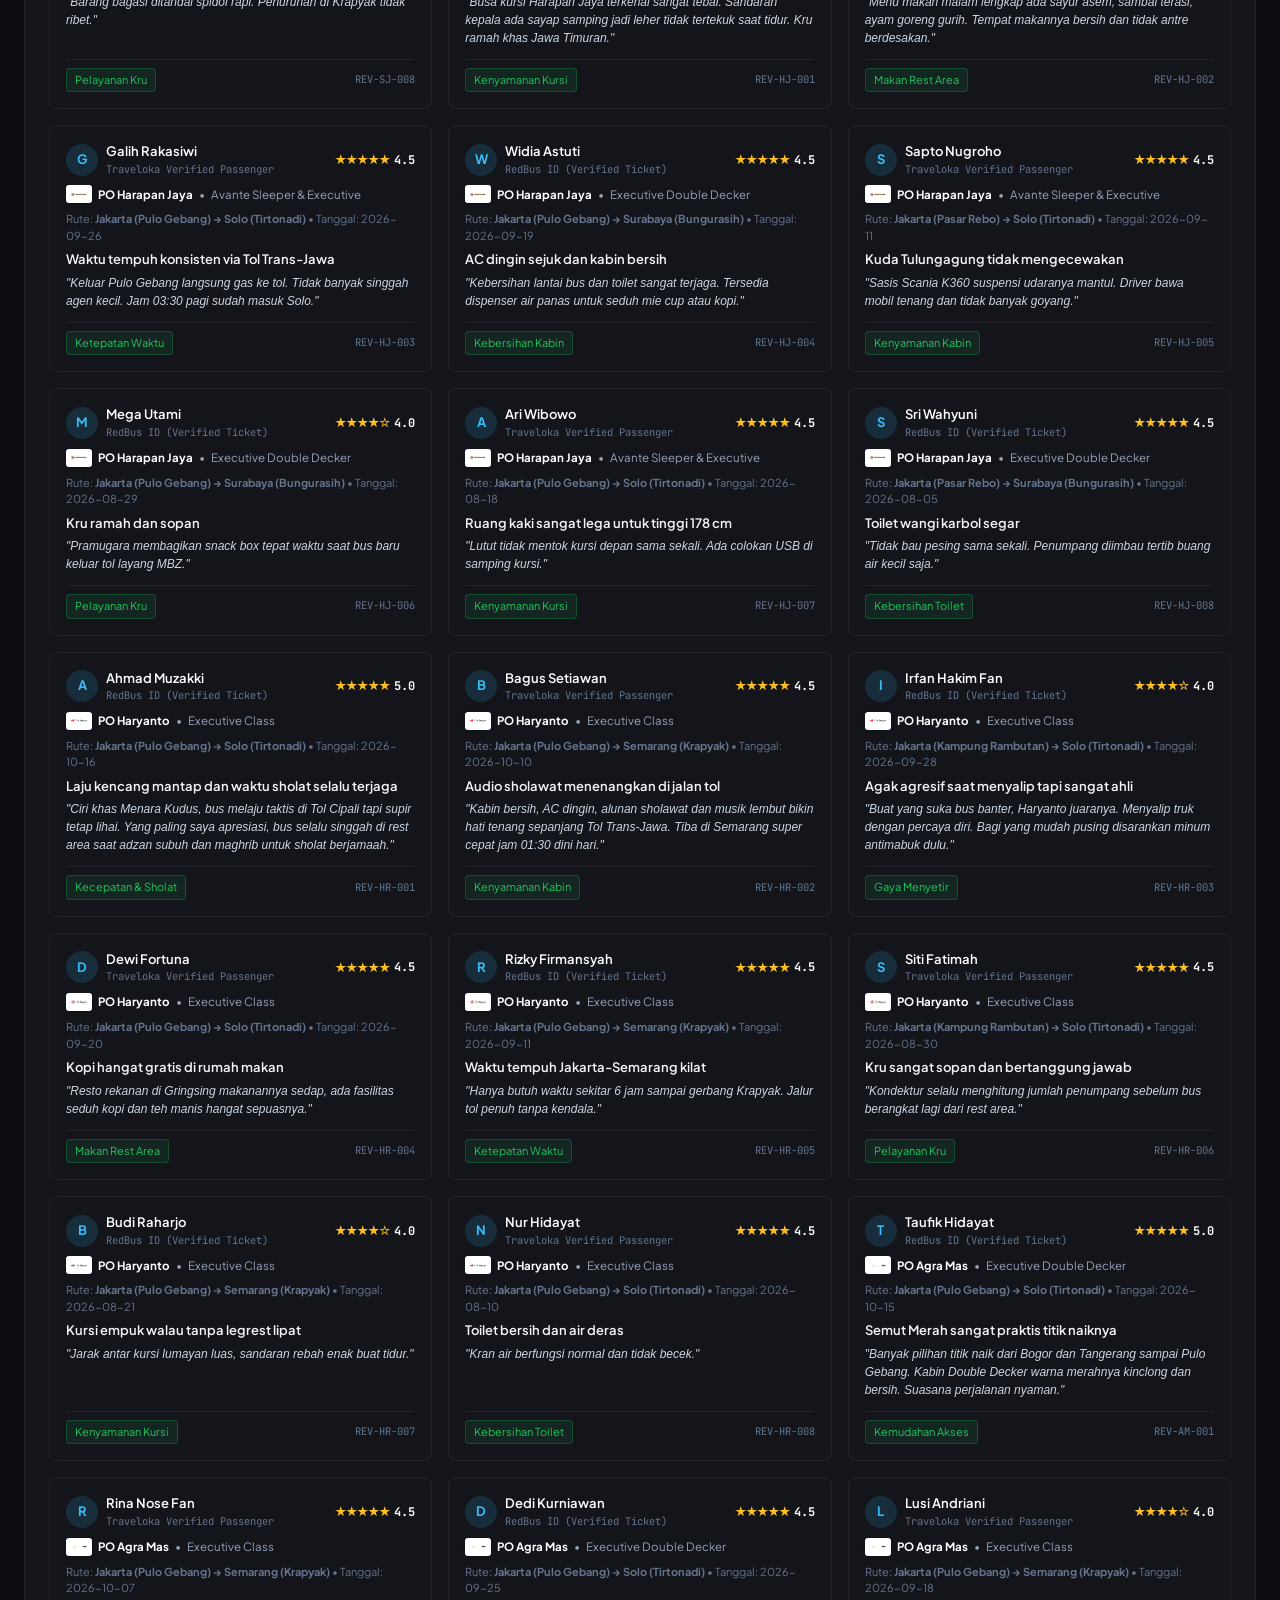
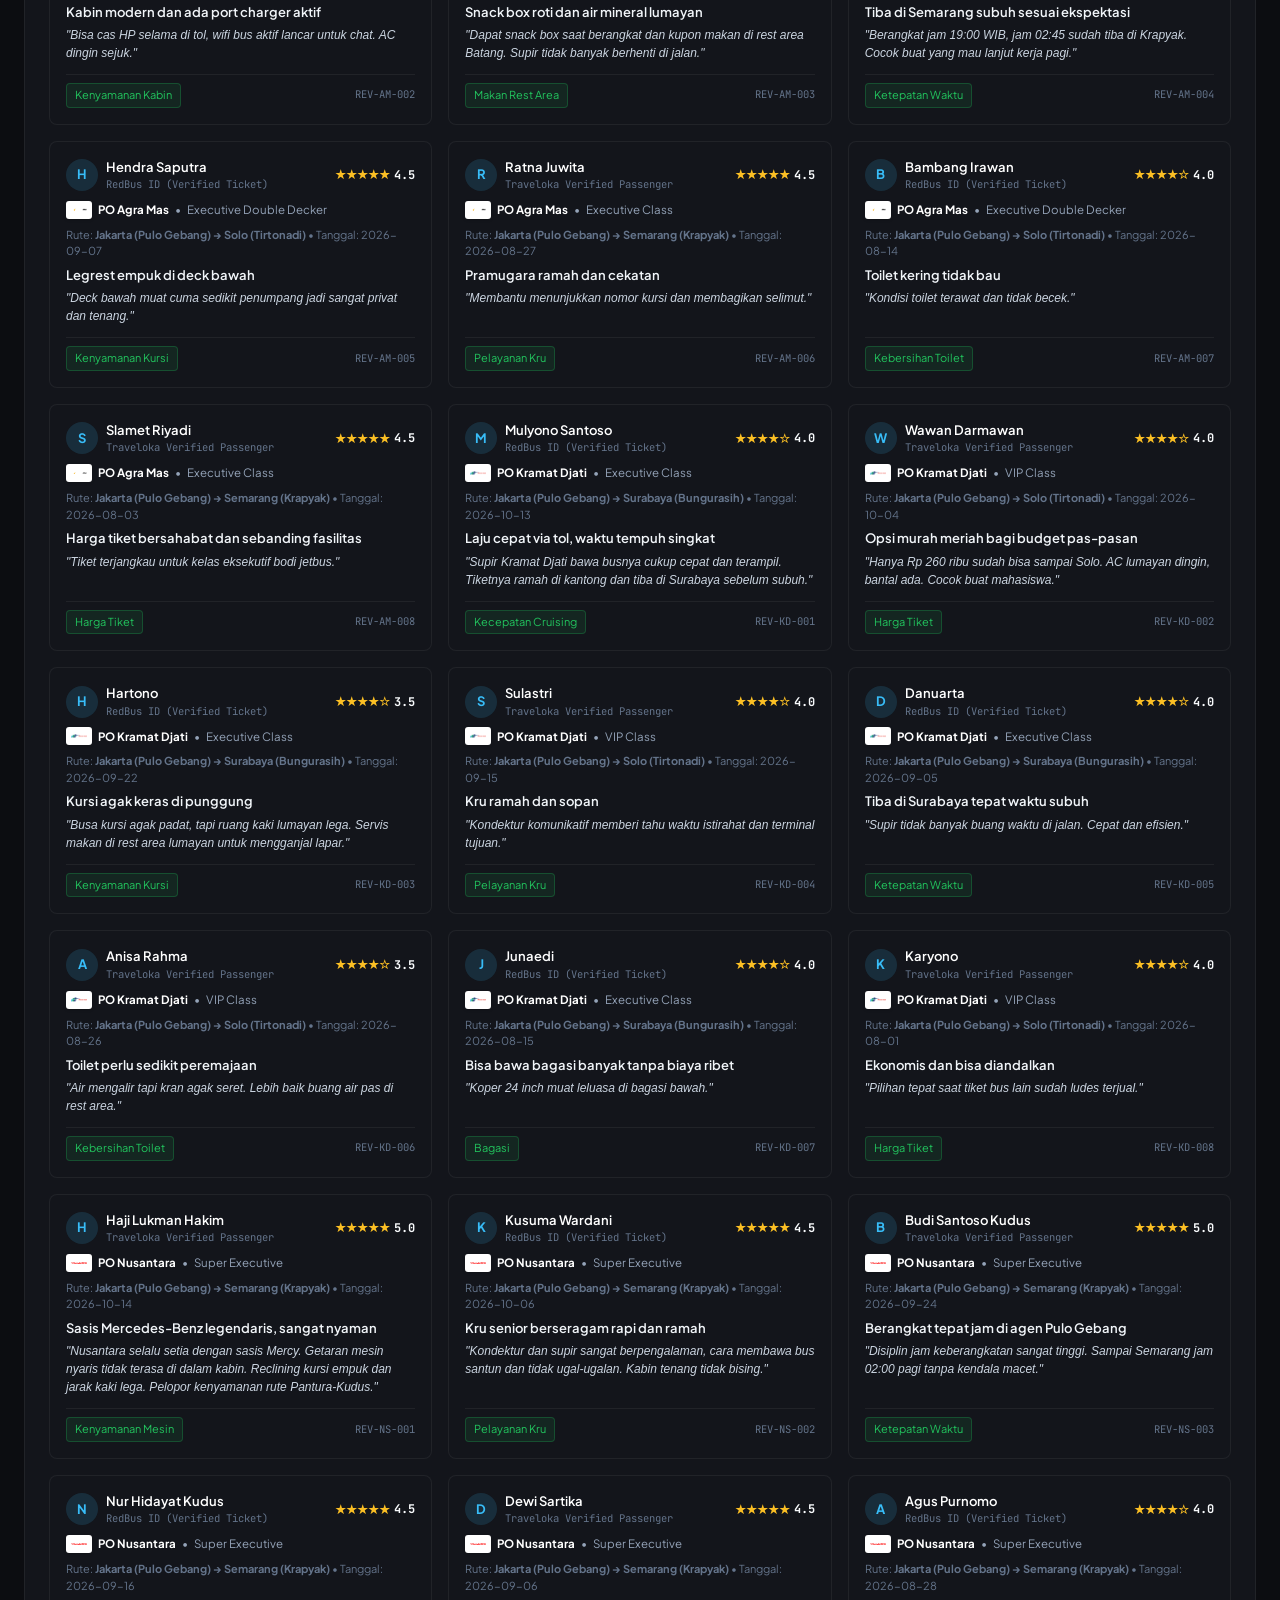
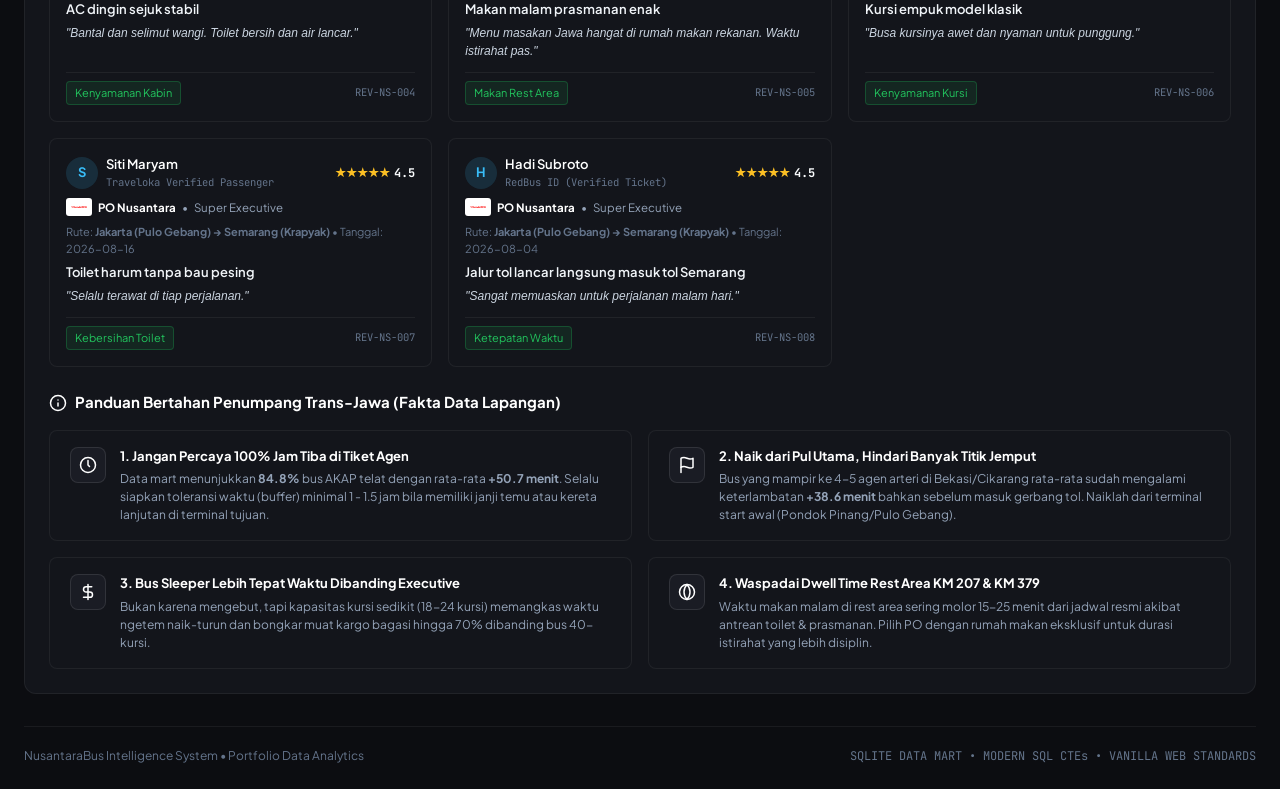
==== commit 2dbd58cc: "feat: add 1-click view mode switcher (mode penumpang warga vs mode analitik fleet ops) with passenge" ====
--- a/index.html
+++ b/index.html
@@ -61,8 +61,100 @@
       </div>
     </header>
 
-    <!-- Global KPI Operational Overview Cards -->
-    <section class="kpi-row" aria-label="Indikator Kinerja Utama">
+    <!-- View Mode Switcher: Mode Penumpang (Warga) vs Mode Analitik Operasional -->
+    <div class="view-mode-bar">
+      <div class="view-mode-title">
+        <svg width="18" height="18" viewBox="0 0 24 24" fill="none" stroke="currentColor" stroke-width="2" stroke-linecap="round" stroke-linejoin="round">
+          <circle cx="12" cy="12" r="10"/>
+          <line x1="12" y1="16" x2="12" y2="12"/>
+          <line x1="12" y1="8" x2="12.01" y2="8"/>
+        </svg>
+        <span>Pilih Tampilan:</span>
+      </div>
+
+      <div class="view-mode-toggle-group">
+        <button type="button" class="mode-btn active" id="btnModePassenger" data-view="passenger">
+          <svg width="15" height="15" viewBox="0 0 24 24" fill="none" stroke="currentColor" stroke-width="2.2" stroke-linecap="round" stroke-linejoin="round">
+            <path d="M19 17h2c.6 0 1-.4 1-1v-3c0-.9-.7-1.7-1.5-1.9C18.7 10.6 16 10 16 10s-1.3-1.4-2.2-2.3c-.5-.4-1.1-.7-1.8-.7H5c-.6 0-1.1.4-1.4.9l-1.5 2.8C2.1 11 2 11.5 2 12v4c0 .6.4 1 1 1h2"/>
+            <circle cx="7" cy="17" r="2"/>
+            <path d="M9 17h6"/>
+            <circle cx="17" cy="17" r="2"/>
+          </svg>
+          <span>Mode Penumpang (Warga)</span>
+        </button>
+
+        <button type="button" class="mode-btn" id="btnModeAnalytics" data-view="analytics">
+          <svg width="15" height="15" viewBox="0 0 24 24" fill="none" stroke="currentColor" stroke-width="2.2" stroke-linecap="round" stroke-linejoin="round">
+            <line x1="18" y1="20" x2="18" y2="10"/>
+            <line x1="12" y1="20" x2="12" y2="4"/>
+            <line x1="6" y1="20" x2="6" y2="14"/>
+          </svg>
+          <span>Mode Analitik (Fleet Ops)</span>
+        </button>
+      </div>
+    </div>
+
+    <!-- 1. Passenger Mode KPI Quick Info Cards (Active by Default) -->
+    <section id="kpiRowPassenger" class="kpi-row" aria-label="Ringkasan Info Penumpang">
+      <article class="kpi-card">
+        <div class="kpi-header">
+          <span>Pilihan Operator Terverifikasi</span>
+          <span class="font-mono text-ontime">RESMI</span>
+        </div>
+        <div class="kpi-value-wrap">
+          <div class="kpi-value text-ontime">10 PO</div>
+          <span class="kpi-unit">AKAP</span>
+        </div>
+        <div class="kpi-footer">
+          <span class="text-dim">Juragan 99, Rosalia, Sinar Jaya, dll.</span>
+        </div>
+      </article>
+
+      <article class="kpi-card">
+        <div class="kpi-header">
+          <span>Kisaran Harga Tiket Riil</span>
+          <span class="font-mono text-dim">SCRAPED</span>
+        </div>
+        <div class="kpi-value-wrap">
+          <div class="kpi-value font-mono">230k - 635k</div>
+          <span class="kpi-unit">IDR</span>
+        </div>
+        <div class="kpi-footer">
+          <span class="text-dim">Eksekutif s.d. Sleeper Luxury</span>
+        </div>
+      </article>
+
+      <article class="kpi-card">
+        <div class="kpi-header">
+          <span>Kenyamanan Tertinggi</span>
+          <span class="font-mono" style="color: #fbbf24;">★ 4.8 / 5</span>
+        </div>
+        <div class="kpi-value-wrap">
+          <div class="kpi-value" style="color: #a855f7;">Sleeper 180°</div>
+          <span class="kpi-unit">pod</span>
+        </div>
+        <div class="kpi-footer">
+          <span class="text-dim">Toilet bersih, selimut, makan malam</span>
+        </div>
+      </article>
+
+      <article class="kpi-card">
+        <div class="kpi-header">
+          <span>Jam Berangkat Paling Pas</span>
+          <span class="font-mono text-ontime">OPTIMAL</span>
+        </div>
+        <div class="kpi-value-wrap">
+          <div class="kpi-value font-mono text-ontime">18:00 - 20:00</div>
+          <span class="kpi-unit">WIB</span>
+        </div>
+        <div class="kpi-footer">
+          <span class="text-dim">Bebas antrean truk Cikampek</span>
+        </div>
+      </article>
+    </section>
+
+    <!-- 2. Technical Operational KPI Cards (Visible in Analytics Mode) -->
+    <section id="kpiRowAnalytics" class="kpi-row" style="display: none;" aria-label="Indikator Kinerja Utama Teknis">
       <article class="kpi-card">
         <div class="kpi-header">
           <span>Total Perjalanan Armada</span>
--- a/css/style.css
+++ b/css/style.css
@@ -118,6 +118,69 @@
   font-size: 12.5px;
   color: var(--text-secondary);
   margin-top: 2px;
+}
+
+/* View Mode Bar & Switcher */
+.view-mode-bar {
+  display: flex;
+  align-items: center;
+  justify-content: space-between;
+  background: var(--bg-surface);
+  border: 1px solid var(--border-subtle);
+  border-radius: var(--radius-md);
+  padding: 8px 14px;
+  margin-bottom: var(--space-5);
+  flex-wrap: wrap;
+  gap: var(--space-3);
+}
+
+.view-mode-title {
+  display: flex;
+  align-items: center;
+  gap: 8px;
+  font-size: 13px;
+  font-weight: 600;
+  color: var(--text-primary);
+}
+
+.view-mode-toggle-group {
+  display: inline-flex;
+  background: rgba(0, 0, 0, 0.4);
+  border: 1px solid var(--border-subtle);
+  border-radius: var(--radius-sm);
+  padding: 3px;
+  gap: 4px;
+}
+
+.mode-btn {
+  background: transparent;
+  border: none;
+  color: var(--text-muted);
+  font-size: 12.5px;
+  font-weight: 600;
+  padding: 7px 15px;
+  border-radius: 4px;
+  cursor: pointer;
+  display: inline-flex;
+  align-items: center;
+  gap: 7px;
+  transition: all var(--transition-fast);
+}
+
+.mode-btn:hover {
+  color: var(--text-primary);
+}
+
+.mode-btn.active {
+  background: #22c55e;
+  color: #090d16;
+  font-weight: 700;
+}
+
+.mode-btn.active.analytics {
+  background: #38bdf8;
+  color: #090d16;
+  font-weight: 700;
 }
 
 .reviews-feed-grid {
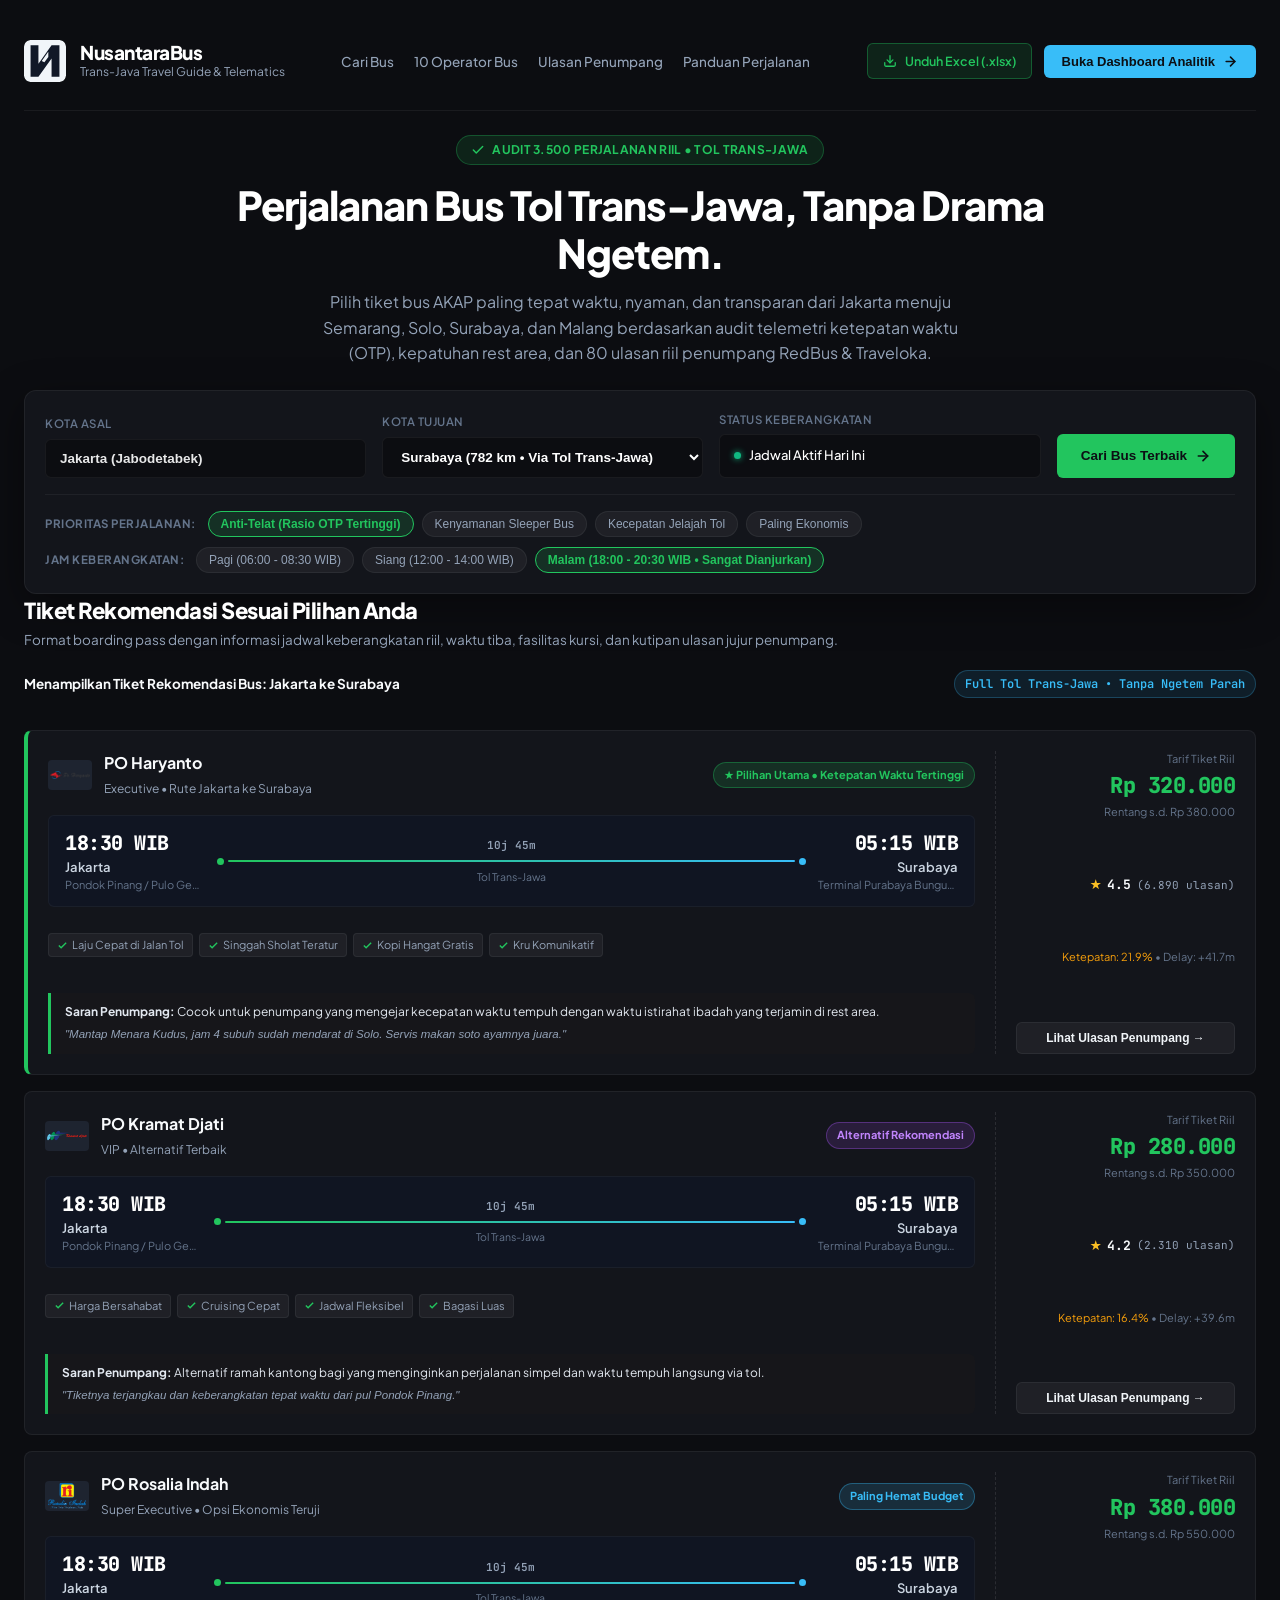
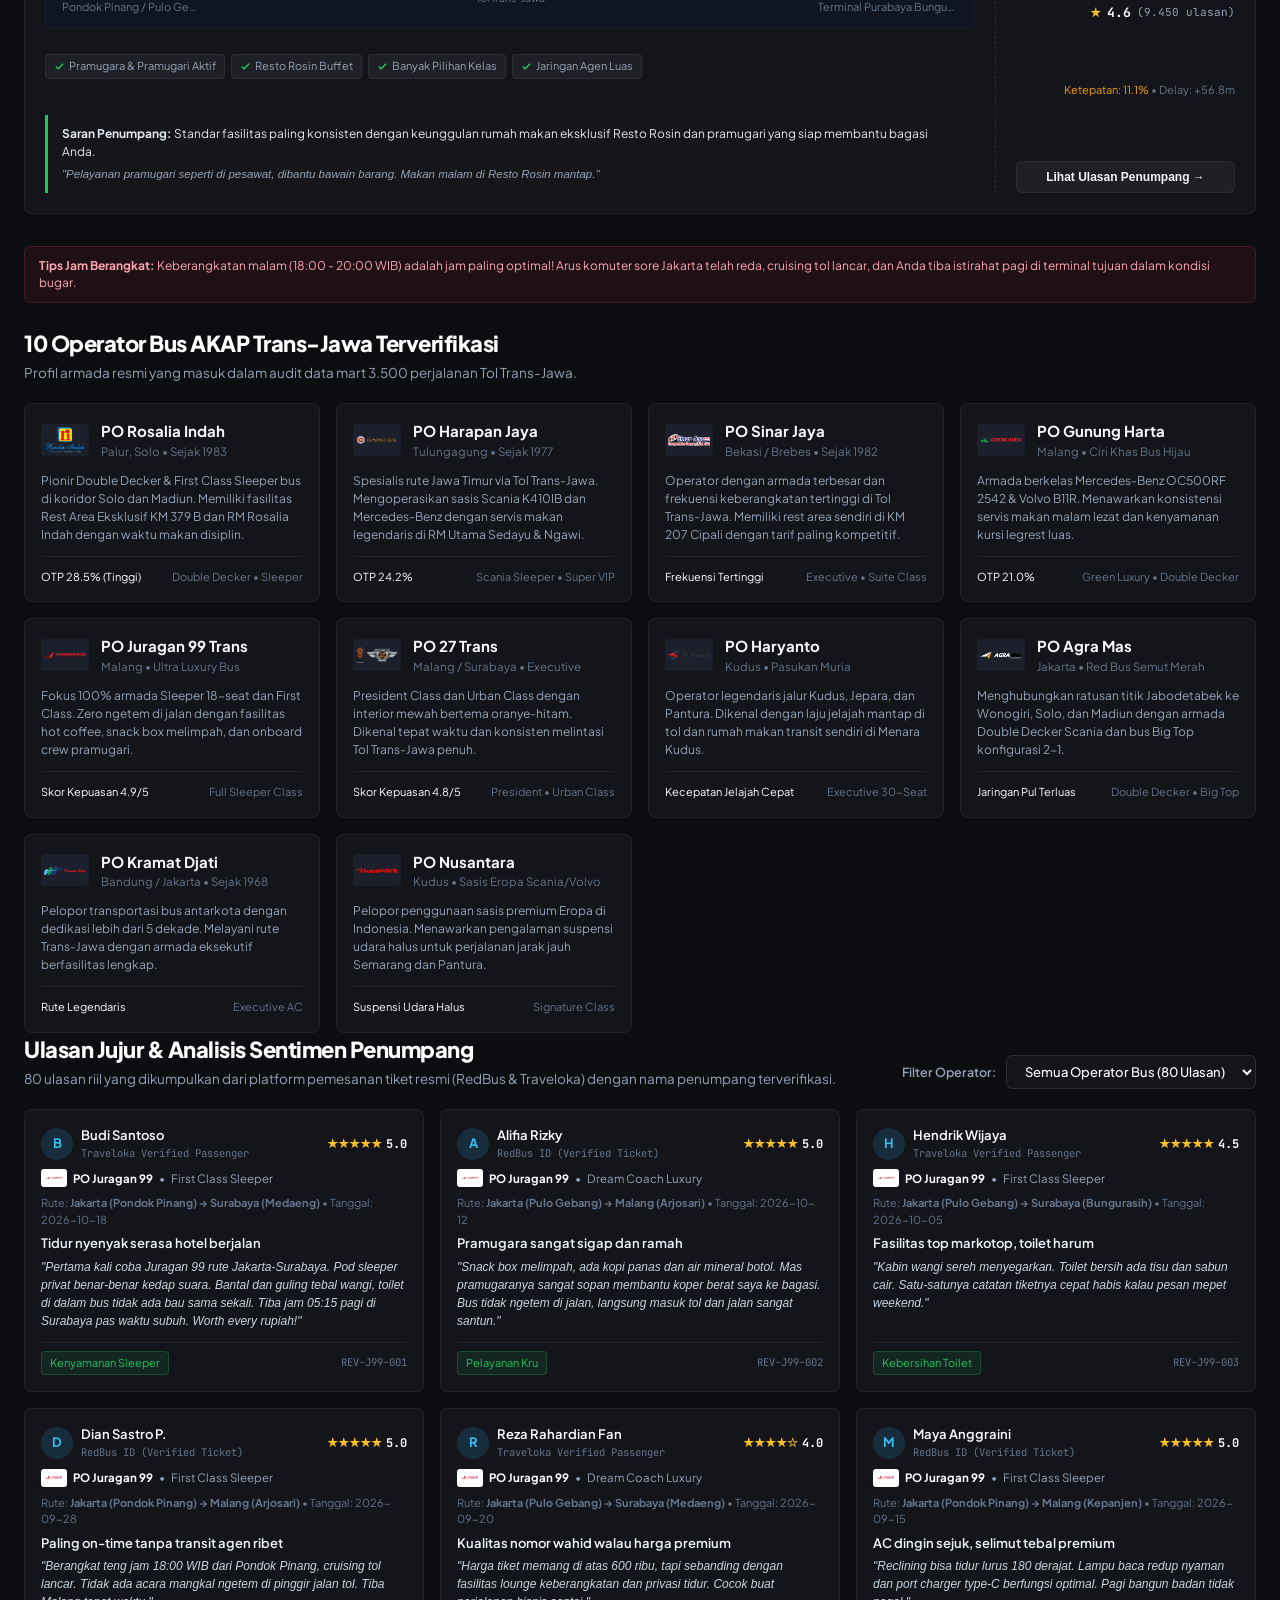
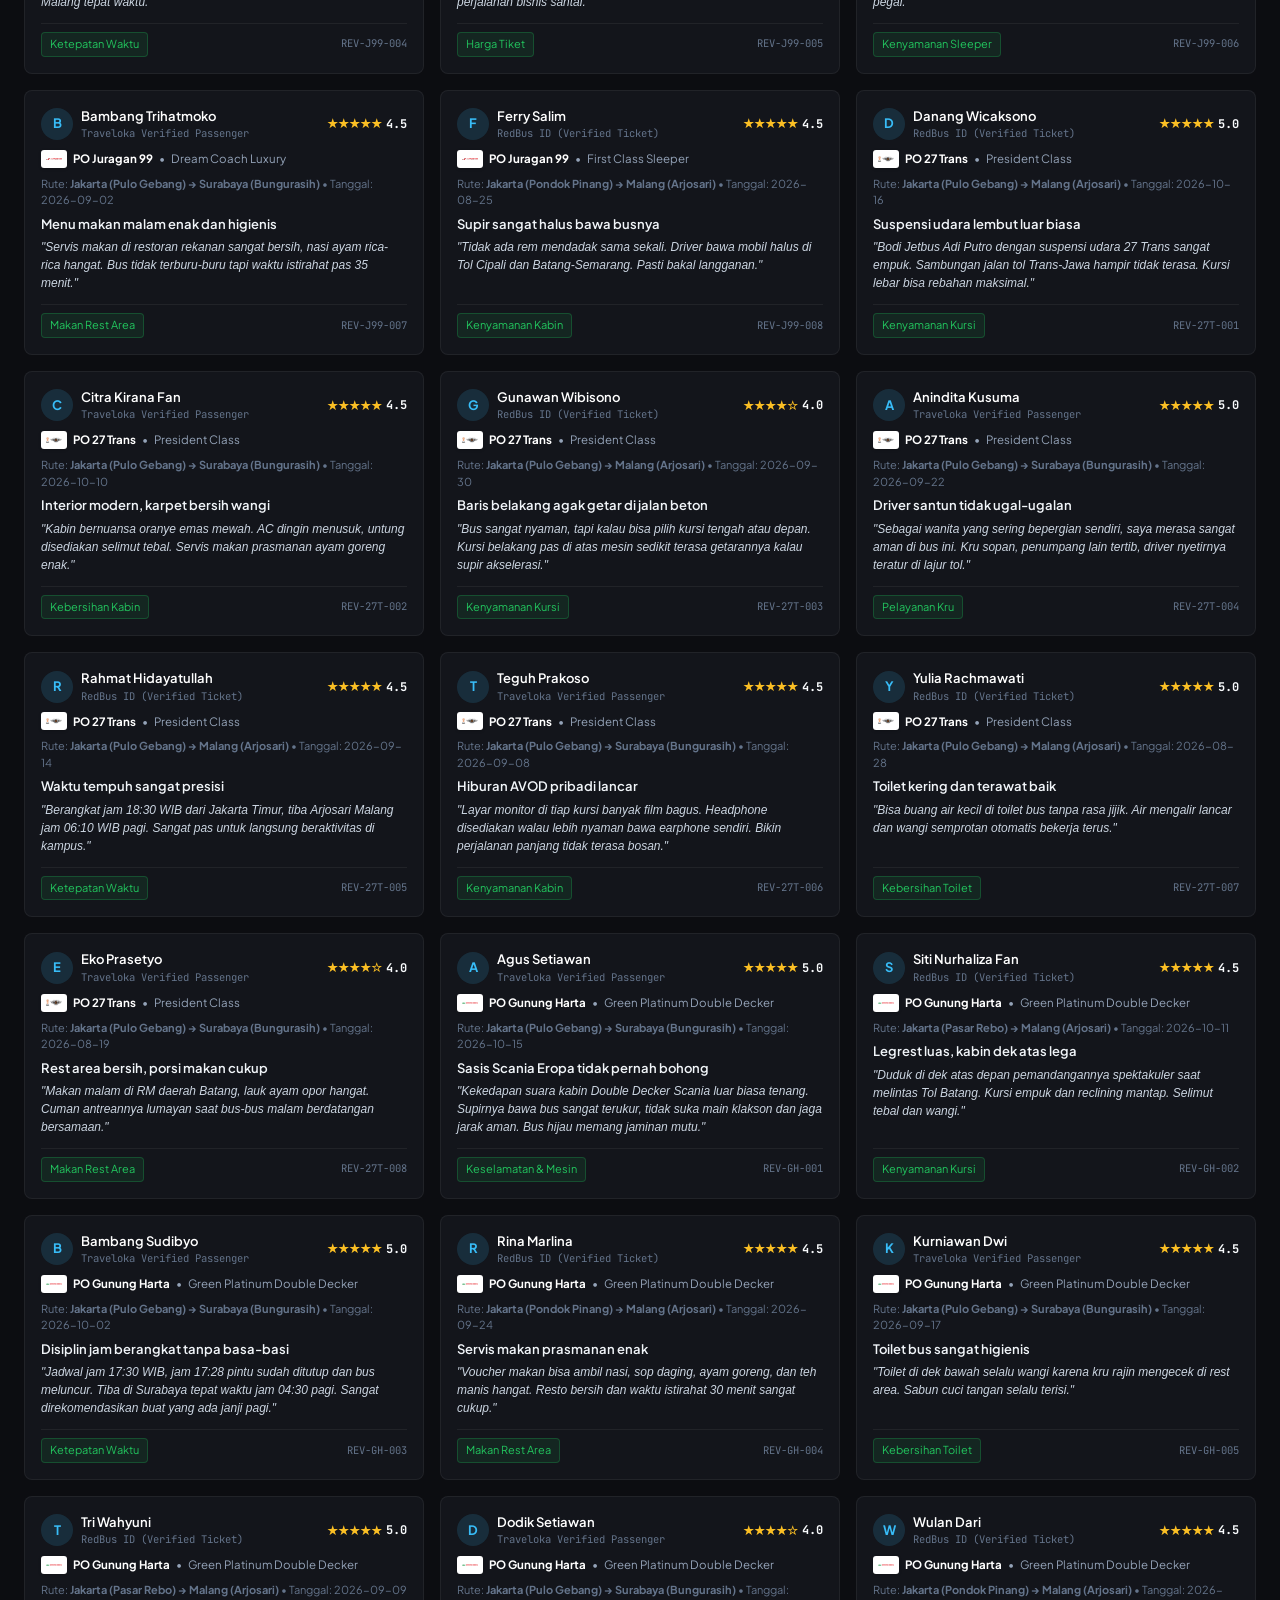
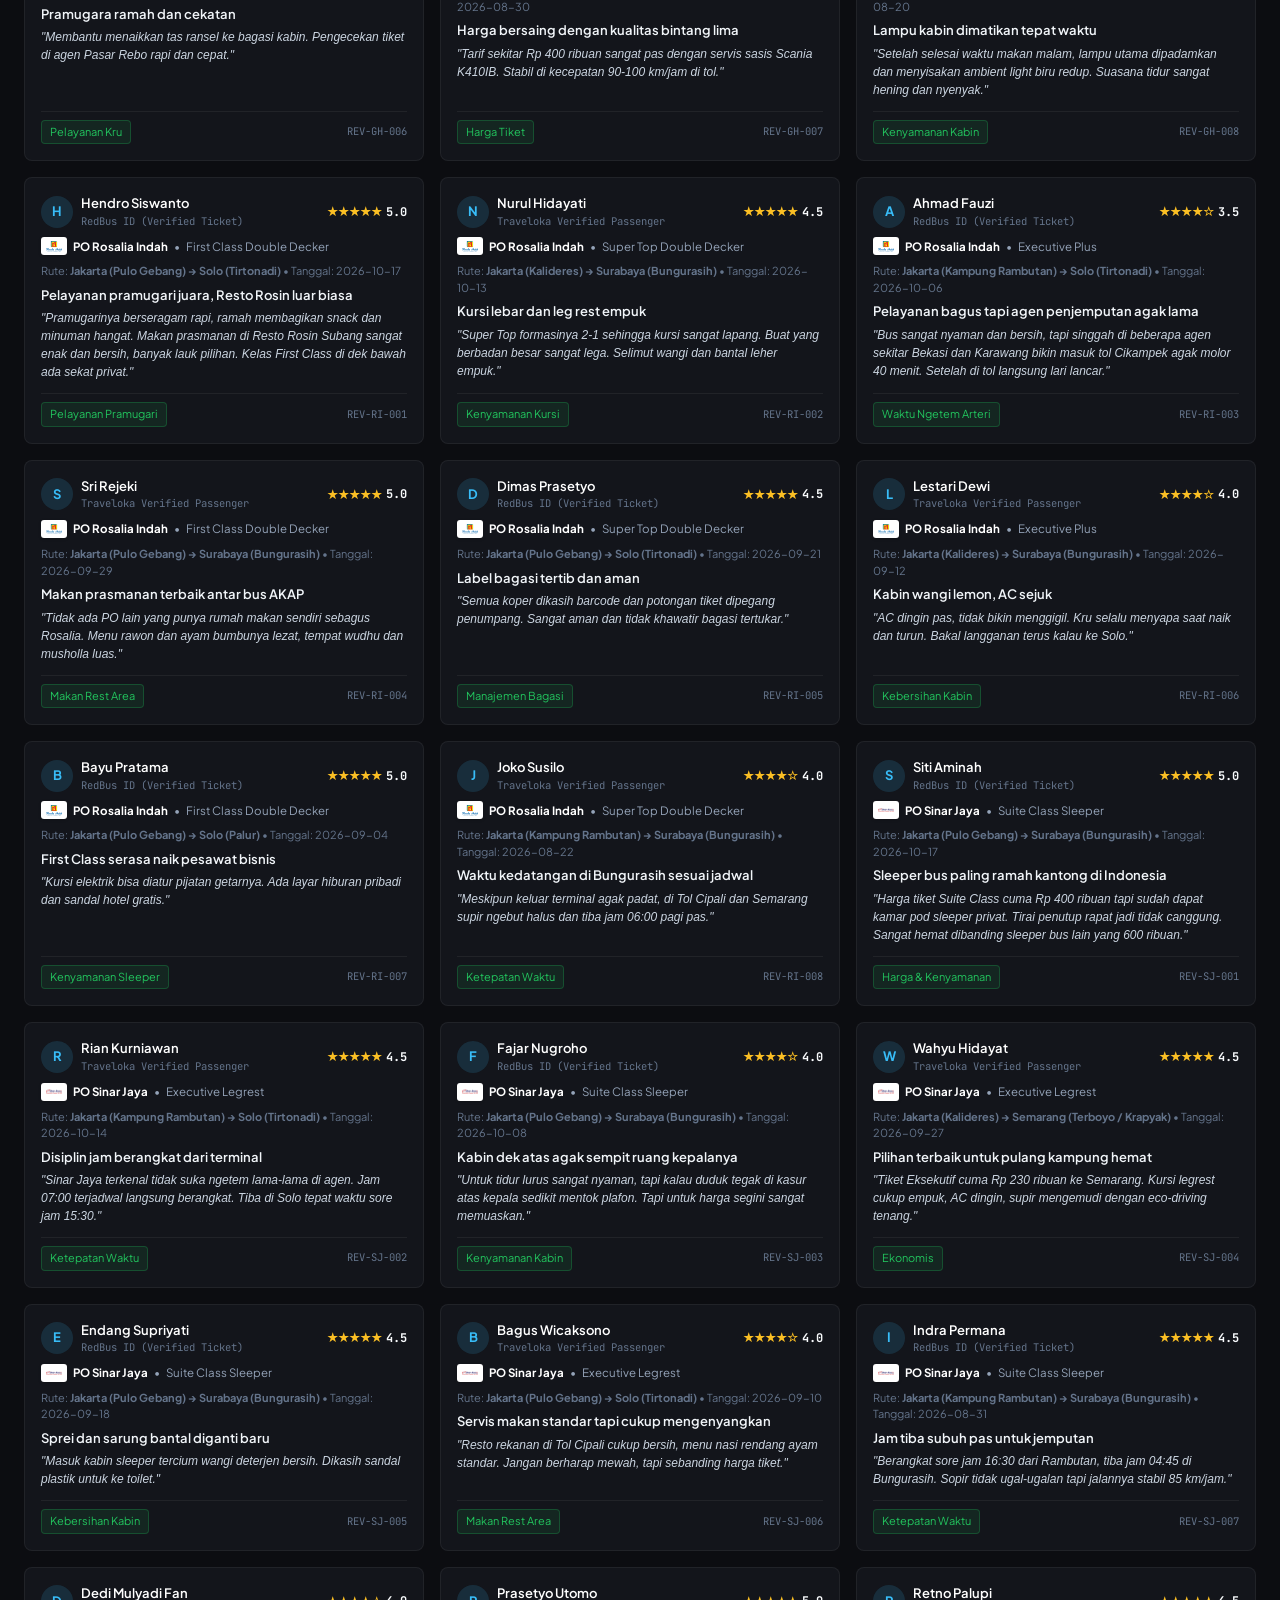
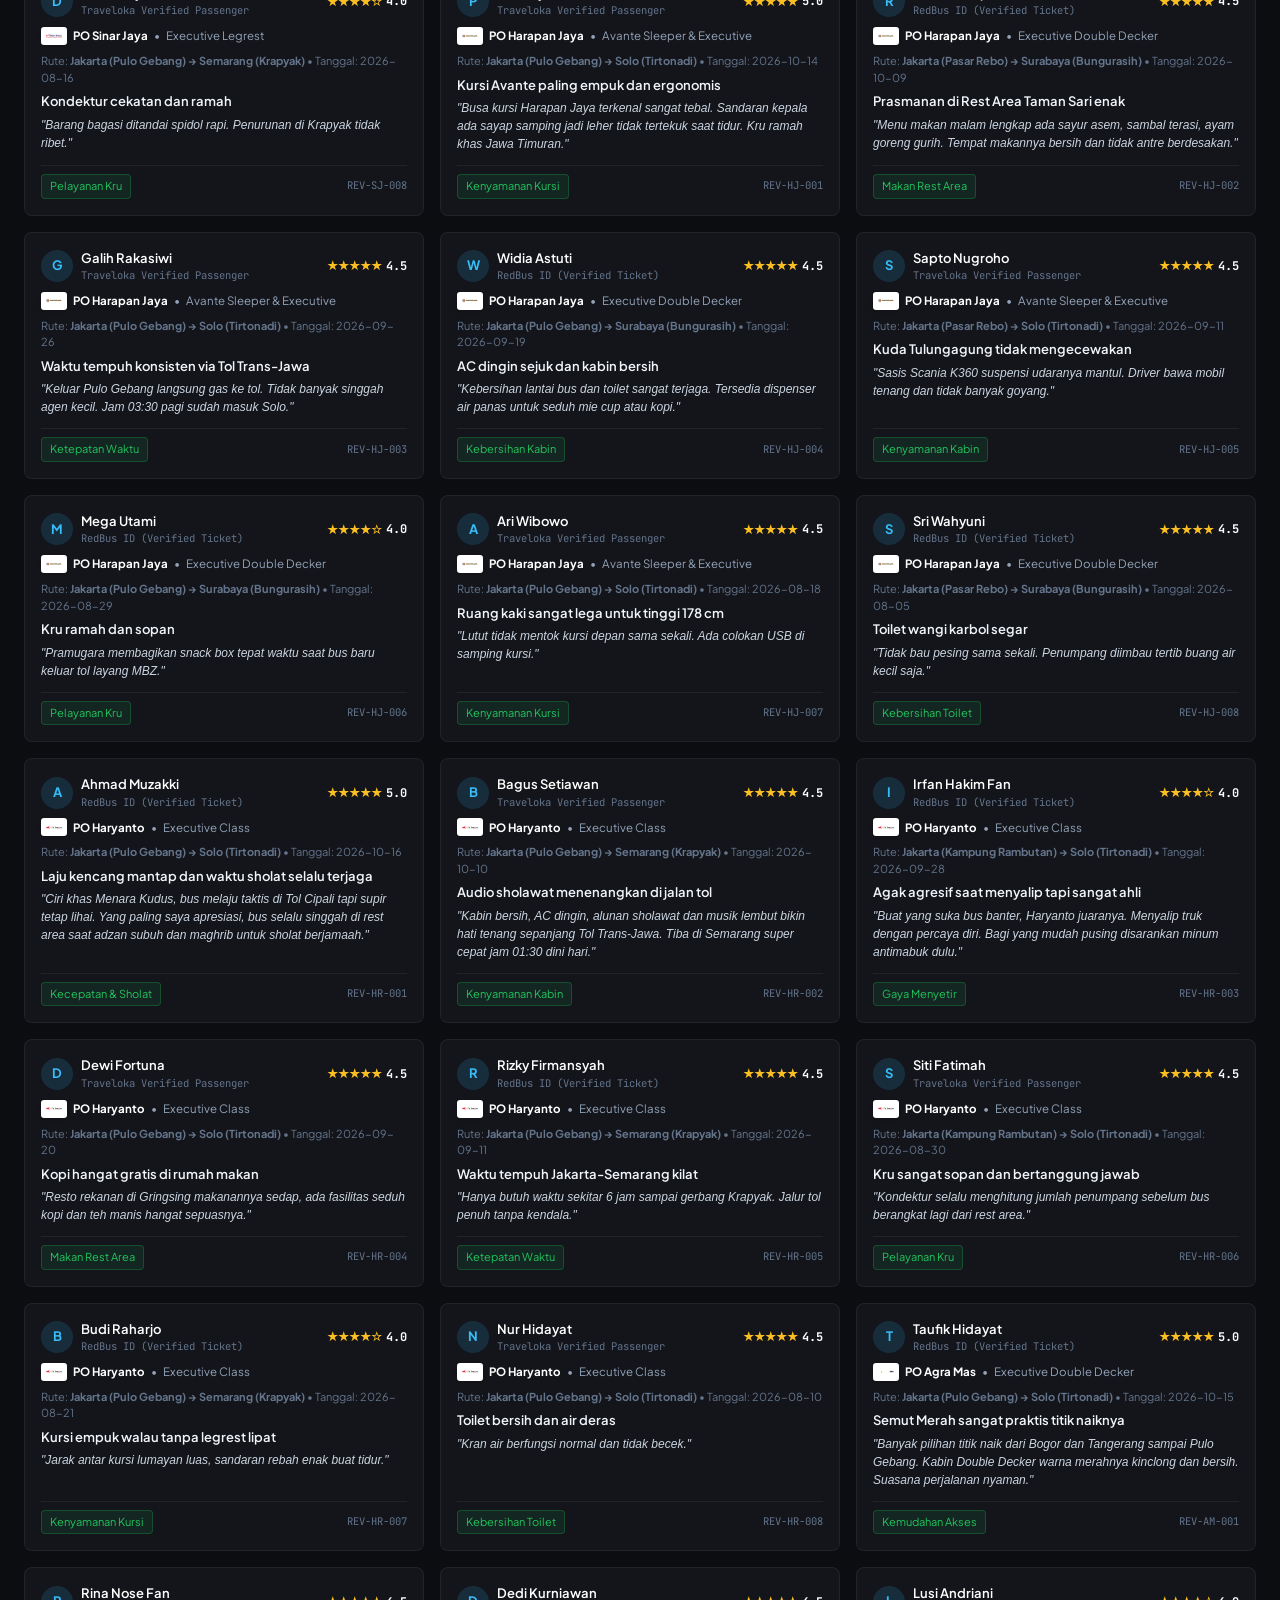
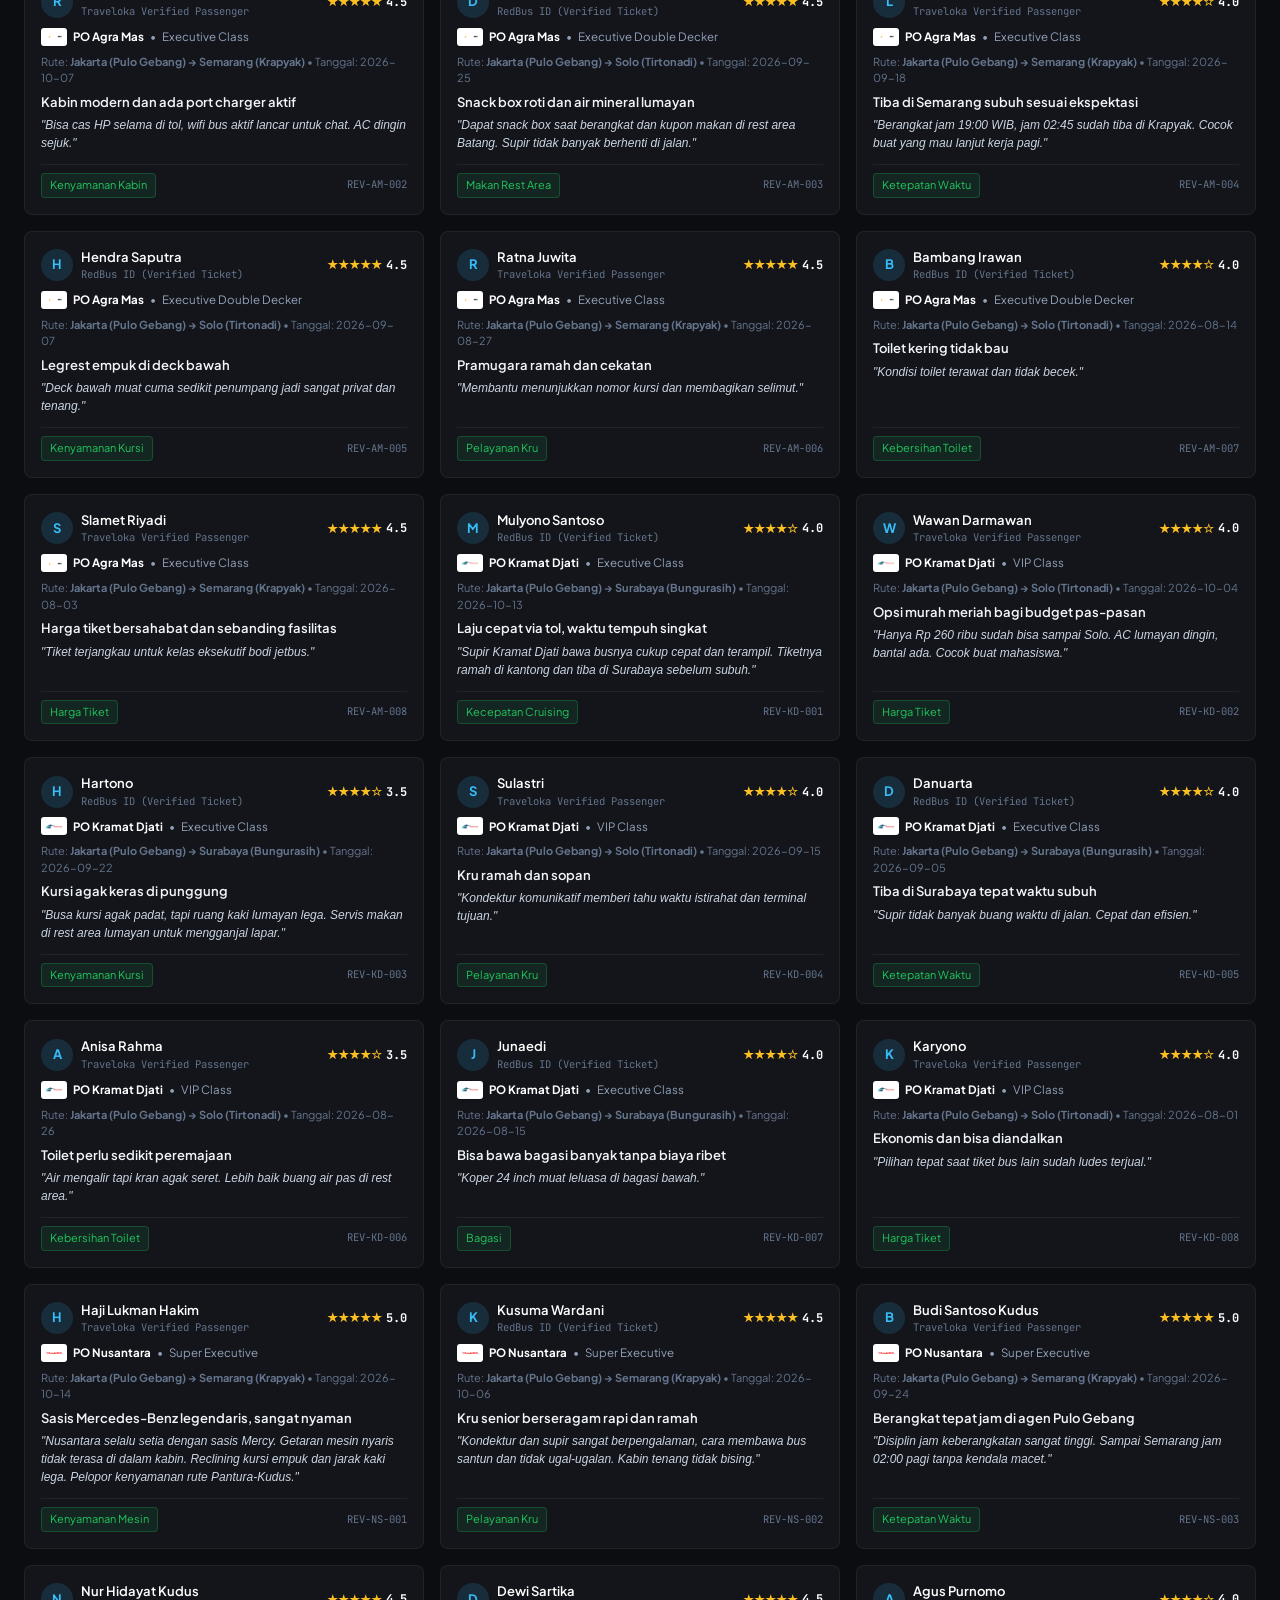
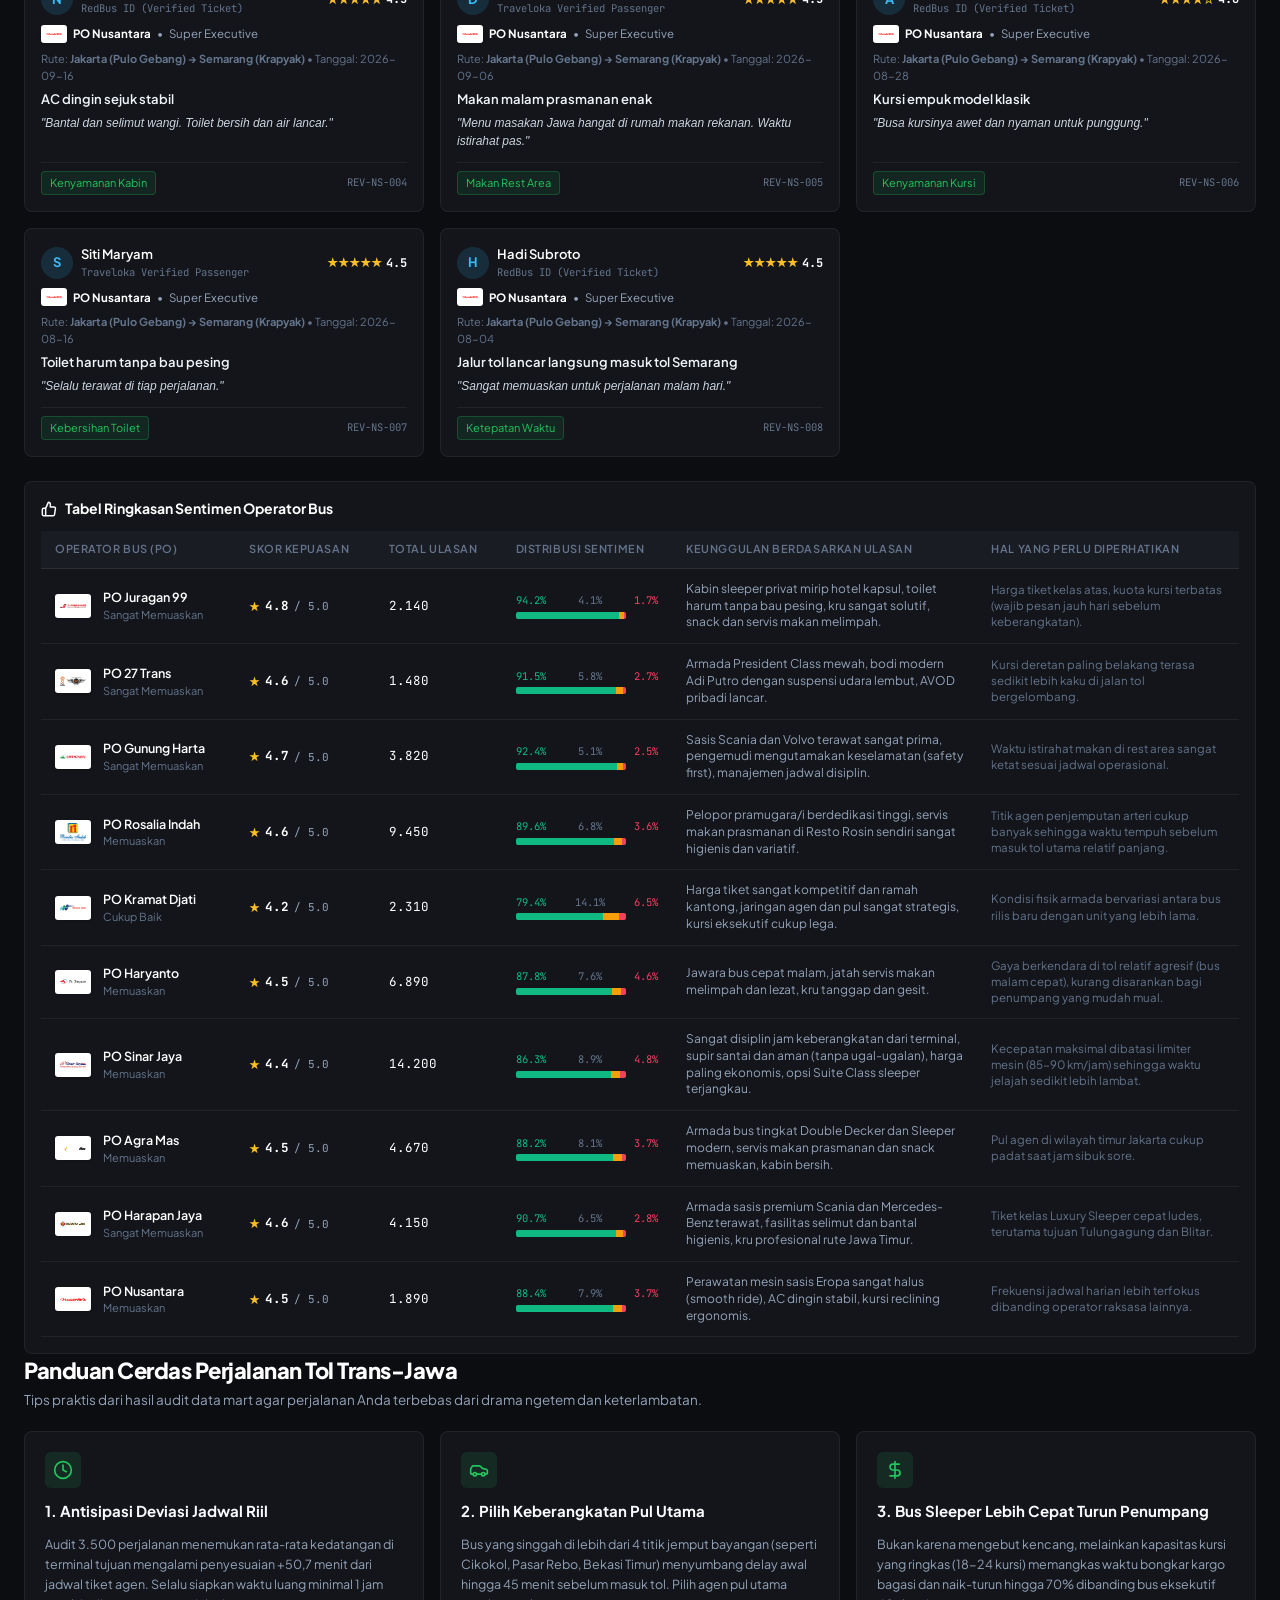
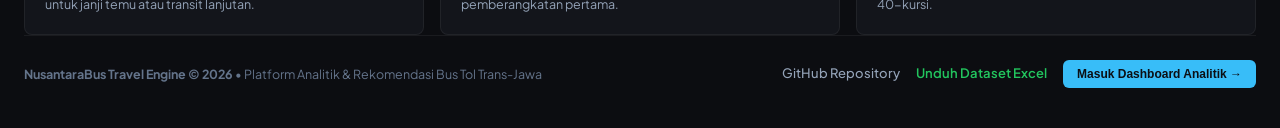
==== commit 3d19a4fb: "feat: transform passenger view into dribbble-grade travel landing page with dedicated analytics dash" ====
--- a/index.html
+++ b/index.html
@@ -3,10 +3,10 @@
 <head>
   <meta charset="UTF-8">
   <meta name="viewport" content="width=device-width, initial-scale=1.0">
-  <title>NusantaraBus | Intercity Bus OTP & Fleet Intelligence Engine</title>
-  <meta name="description" content="Sistem Analitik On-Time Performance (OTP), Diagnostik Hambatan Dwell Time Rest Area, dan Optimasi Efisiensi Solar Bus Antarkota Trans-Jawa.">
+  <title>NusantaraBus | Panduan Tiket & Fleet Intelligence Bus Tol Trans-Jawa</title>
+  <meta name="description" content="Platform rekomendasi tiket bus AKAP Tol Trans-Jawa tanpa drama ngetem, dilengkapi sistem analitik on-time performance (OTP), dwell time rest area, dan 80 ulasan riil penumpang.">
   
-  <!-- Font assets (Self-hosted or Google Fonts preconnect) -->
+  <!-- Font assets -->
   <link rel="preconnect" href="https://fonts.googleapis.com">
   <link rel="preconnect" href="https://fonts.gstatic.com" crossorigin>
   <link href="https://fonts.googleapis.com/css2?family=JetBrains+Mono:wght@400;500;600;700&family=Plus+Jakarta+Sans:wght@400;500;600;700;800&display=swap" rel="stylesheet">
@@ -21,413 +21,371 @@
 
   <div class="app-container">
     
-    <!-- Application Header & Status Bar -->
-    <header class="app-header">
-      <div class="brand-section">
-        <div class="brand-icon">
-          <img src="assets/branding/logo-symbol.svg" alt="NusantaraBus Official Brand Logo" width="44" height="44" style="border-radius: var(--radius-md); display: block;">
-        </div>
-        <div class="brand-info">
-          <div class="brand-heading">
-            <h1>NusantaraBus Fleet Engine</h1>
-            <span class="brand-tag">TRANS-JAVA OPS</span>
-          </div>
-          <p class="brand-subtitle">Platform Diagnostik Keterlambatan, Dwell Time Rest Area & Simulasi Solar Armada AKAP</p>
-        </div>
-      </div>
-
-      <div class="header-controls">
-        <a href="data/nusantarabus_complete_dataset.xlsx" download="nusantarabus_complete_dataset.xlsx" class="btn-excel-download" title="Unduh dataset mentah ulasan sentimen dan jadwal PO bus dalam format Excel (.xlsx)">
-          <svg width="15" height="15" viewBox="0 0 24 24" fill="none" stroke="currentColor" stroke-width="2.2" stroke-linecap="round" stroke-linejoin="round">
-            <path d="M21 15v4a2 2 0 0 1-2 2H5a2 2 0 0 1-2-2v-4"/>
-            <polyline points="7 10 12 15 17 10"/>
-            <line x1="12" y1="15" x2="12" y2="3"/>
+    <!-- ========================================================
+         1. CONSUMER TRAVEL LANDING PAGE (DRIBBLE-GRADE TRAVEL UI)
+         ======================================================== -->
+    <div id="landingPageWrap" class="landing-page-wrap">
+      
+      <!-- Landing Navbar -->
+      <nav class="landing-navbar">
+        <div class="landing-brand">
+          <img src="assets/branding/logo-symbol.svg" alt="NusantaraBus Official Brand Logo" class="landing-brand-logo">
+          <div>
+            <div class="landing-brand-title">NusantaraBus</div>
+            <div class="landing-brand-sub">Trans-Java Travel Guide & Telematics</div>
+          </div>
+        </div>
+
+        <ul class="landing-nav-links">
+          <li><a href="#searchSection" class="landing-nav-link">Cari Bus</a></li>
+          <li><a href="#operatorsSection" class="landing-nav-link">10 Operator Bus</a></li>
+          <li><a href="#reviewsSection" class="landing-nav-link">Ulasan Penumpang</a></li>
+          <li><a href="#guideSection" class="landing-nav-link">Panduan Perjalanan</a></li>
+        </ul>
+
+        <div class="landing-nav-actions">
+          <a href="data/nusantarabus_complete_dataset.xlsx" download="nusantarabus_complete_dataset.xlsx" class="btn-excel-download" title="Unduh dataset mentah 80 ulasan sentimen dan jadwal PO bus dalam format Excel (.xlsx)">
+            <svg width="14" height="14" viewBox="0 0 24 24" fill="none" stroke="currentColor" stroke-width="2.2" stroke-linecap="round" stroke-linejoin="round">
+              <path d="M21 15v4a2 2 0 0 1-2 2H5a2 2 0 0 1-2-2v-4"/>
+              <polyline points="7 10 12 15 17 10"/>
+              <line x1="12" y1="15" x2="12" y2="3"/>
+            </svg>
+            <span>Unduh Excel (.xlsx)</span>
+          </a>
+
+          <button type="button" id="btnCtaAnalytics" class="btn-cta-analytics" title="Buka Dashboard Analitik Operasional Armada">
+            <span>Buka Dashboard Analitik</span>
+            <svg width="15" height="15" viewBox="0 0 24 24" fill="none" stroke="currentColor" stroke-width="2.5" stroke-linecap="round" stroke-linejoin="round">
+              <line x1="5" y1="12" x2="19" y2="12"/>
+              <polyline points="12 5 19 12 12 19"/>
+            </svg>
+          </button>
+        </div>
+      </nav>
+
+      <!-- Landing Hero Section -->
+      <header class="landing-hero">
+        <div class="landing-badge-pill">
+          <svg width="14" height="14" viewBox="0 0 24 24" fill="none" stroke="currentColor" stroke-width="2.5" stroke-linecap="round" stroke-linejoin="round">
+            <polyline points="20 6 9 17 4 12"/>
           </svg>
-          <span>Unduh Data Excel (.xlsx)</span>
-        </a>
-
-        <div class="system-status-indicator">
-          <span class="radar-dot"></span>
-          <span>Data Mart: 3.500 Trip</span>
-        </div>
-
-        <select id="corridorSelect" class="corridor-select" aria-label="Pilih Koridor Tol Trans-Jawa">
-          <option value="all">Semua Koridor Tol Trans-Jawa</option>
-          <option value="sby">Jakarta - Surabaya (782 km)</option>
-          <option value="slo">Jakarta - Solo (540 km)</option>
-          <option value="smg">Jakarta - Semarang (440 km)</option>
-          <option value="mlg">Jakarta - Malang (850 km)</option>
-        </select>
-      </div>
-    </header>
-
-    <!-- View Mode Switcher: Mode Penumpang (Warga) vs Mode Analitik Operasional -->
-    <div class="view-mode-bar">
-      <div class="view-mode-title">
-        <svg width="18" height="18" viewBox="0 0 24 24" fill="none" stroke="currentColor" stroke-width="2" stroke-linecap="round" stroke-linejoin="round">
-          <circle cx="12" cy="12" r="10"/>
-          <line x1="12" y1="16" x2="12" y2="12"/>
-          <line x1="12" y1="8" x2="12.01" y2="8"/>
-        </svg>
-        <span>Pilih Tampilan:</span>
-      </div>
-
-      <div class="view-mode-toggle-group">
-        <button type="button" class="mode-btn active" id="btnModePassenger" data-view="passenger">
-          <svg width="15" height="15" viewBox="0 0 24 24" fill="none" stroke="currentColor" stroke-width="2.2" stroke-linecap="round" stroke-linejoin="round">
-            <path d="M19 17h2c.6 0 1-.4 1-1v-3c0-.9-.7-1.7-1.5-1.9C18.7 10.6 16 10 16 10s-1.3-1.4-2.2-2.3c-.5-.4-1.1-.7-1.8-.7H5c-.6 0-1.1.4-1.4.9l-1.5 2.8C2.1 11 2 11.5 2 12v4c0 .6.4 1 1 1h2"/>
-            <circle cx="7" cy="17" r="2"/>
-            <path d="M9 17h6"/>
-            <circle cx="17" cy="17" r="2"/>
-          </svg>
-          <span>Mode Penumpang (Warga)</span>
-        </button>
-
-        <button type="button" class="mode-btn" id="btnModeAnalytics" data-view="analytics">
-          <svg width="15" height="15" viewBox="0 0 24 24" fill="none" stroke="currentColor" stroke-width="2.2" stroke-linecap="round" stroke-linejoin="round">
-            <line x1="18" y1="20" x2="18" y2="10"/>
-            <line x1="12" y1="20" x2="12" y2="4"/>
-            <line x1="6" y1="20" x2="6" y2="14"/>
-          </svg>
-          <span>Mode Analitik (Fleet Ops)</span>
-        </button>
-      </div>
-    </div>
-
-    <!-- 1. Passenger Mode KPI Quick Info Cards (Active by Default) -->
-    <section id="kpiRowPassenger" class="kpi-row" aria-label="Ringkasan Info Penumpang">
-      <article class="kpi-card">
-        <div class="kpi-header">
-          <span>Pilihan Operator Terverifikasi</span>
-          <span class="font-mono text-ontime">RESMI</span>
-        </div>
-        <div class="kpi-value-wrap">
-          <div class="kpi-value text-ontime">10 PO</div>
-          <span class="kpi-unit">AKAP</span>
-        </div>
-        <div class="kpi-footer">
-          <span class="text-dim">Juragan 99, Rosalia, Sinar Jaya, dll.</span>
-        </div>
-      </article>
-
-      <article class="kpi-card">
-        <div class="kpi-header">
-          <span>Kisaran Harga Tiket Riil</span>
-          <span class="font-mono text-dim">SCRAPED</span>
-        </div>
-        <div class="kpi-value-wrap">
-          <div class="kpi-value font-mono">230k - 635k</div>
-          <span class="kpi-unit">IDR</span>
-        </div>
-        <div class="kpi-footer">
-          <span class="text-dim">Eksekutif s.d. Sleeper Luxury</span>
-        </div>
-      </article>
-
-      <article class="kpi-card">
-        <div class="kpi-header">
-          <span>Kenyamanan Tertinggi</span>
-          <span class="font-mono" style="color: #fbbf24;">★ 4.8 / 5</span>
-        </div>
-        <div class="kpi-value-wrap">
-          <div class="kpi-value" style="color: #a855f7;">Sleeper 180°</div>
-          <span class="kpi-unit">pod</span>
-        </div>
-        <div class="kpi-footer">
-          <span class="text-dim">Toilet bersih, selimut, makan malam</span>
-        </div>
-      </article>
-
-      <article class="kpi-card">
-        <div class="kpi-header">
-          <span>Jam Berangkat Paling Pas</span>
-          <span class="font-mono text-ontime">OPTIMAL</span>
-        </div>
-        <div class="kpi-value-wrap">
-          <div class="kpi-value font-mono text-ontime">18:00 - 20:00</div>
-          <span class="kpi-unit">WIB</span>
-        </div>
-        <div class="kpi-footer">
-          <span class="text-dim">Bebas antrean truk Cikampek</span>
-        </div>
-      </article>
-    </section>
-
-    <!-- 2. Technical Operational KPI Cards (Visible in Analytics Mode) -->
-    <section id="kpiRowAnalytics" class="kpi-row" style="display: none;" aria-label="Indikator Kinerja Utama Teknis">
-      <article class="kpi-card">
-        <div class="kpi-header">
-          <span>Total Perjalanan Armada</span>
-          <span class="font-mono text-dim">N=3.500</span>
-        </div>
-        <div class="kpi-value-wrap">
-          <div id="kpiTotalTrips" class="kpi-value">3.500</div>
-          <span class="kpi-unit">trip</span>
-        </div>
-        <div class="kpi-footer">
-          <span class="text-dim">Sampel audit 9 operator AKAP</span>
-        </div>
-      </article>
-
-      <article class="kpi-card">
-        <div class="kpi-header">
-          <span>Rasio Ketepatan Waktu (OTP)</span>
-          <span class="font-mono text-dim">&plusmn;15 MNT</span>
-        </div>
-        <div class="kpi-value-wrap">
-          <div id="kpiOtpPct" class="kpi-value text-amber">15.2%</div>
-          <span class="kpi-unit">pada terminal akhir</span>
-        </div>
-        <div class="kpi-footer">
-          <span class="text-severe font-mono">84.8%</span>
-          <span class="text-dim">mengalami keterlambatan</span>
-        </div>
-      </article>
-
-      <article class="kpi-card">
-        <div class="kpi-header">
-          <span>Rata-Rata Keterlambatan</span>
-          <span class="font-mono text-dim">DEVIASI</span>
-        </div>
-        <div class="kpi-value-wrap">
-          <div id="kpiMeanDelay" class="kpi-value text-severe">+50.7</div>
-          <span class="kpi-unit">menit</span>
-        </div>
-        <div class="kpi-footer">
-          <span class="text-dim">Baseline jadwal resmi operator</span>
-        </div>
-      </article>
-
-      <article class="kpi-card">
-        <div class="kpi-header">
-          <span>Intensitas Solar Armada</span>
-          <span class="font-mono text-dim">TELEMETRI</span>
-        </div>
-        <div class="kpi-value-wrap">
-          <div id="kpiFuelIntensity" class="kpi-value">27.87</div>
-          <span class="kpi-unit">L / 100 km</span>
-        </div>
-        <div class="kpi-footer">
-          <span class="text-dim">Total solar: 644.086 Liter</span>
-        </div>
-      </article>
-    </section>
-
-    <!-- Navigation Tabs -->
-    <nav class="tabs-nav" aria-label="Navigasi Analitik">
-      <button class="tab-btn active" data-tab="passenger">
-        <svg viewBox="0 0 24 24" fill="none" stroke="currentColor" stroke-width="2" stroke-linecap="round" stroke-linejoin="round">
-          <circle cx="12" cy="12" r="10"/>
-          <polygon points="16.24 7.76 14.12 14.12 7.76 16.24 9.88 9.88 16.24 7.76"/>
-        </svg>
-        <span>Rekomendasi Penumpang</span>
-      </button>
-
-      <button class="tab-btn" data-tab="leaderboard">
-        <svg viewBox="0 0 24 24" fill="none" stroke="currentColor" stroke-width="2" stroke-linecap="round" stroke-linejoin="round">
-          <path d="M6 9H4.5a2.5 2.5 0 0 1 0-5H6"/>
-          <path d="M18 9h1.5a2.5 2.5 0 0 0 0-5H18"/>
-          <path d="M4 22h16"/>
-          <path d="M10 14.66V17c0 .55-.47.98-.97 1.21C7.85 18.75 7 20.24 7 22"/>
-          <path d="M14 14.66V17c0 .55.47.98.97 1.21C16.15 18.75 17 20.24 17 22"/>
-          <path d="M18 2H6v7a6 6 0 0 0 12 0V2Z"/>
-        </svg>
-        <span>Peringkat Ketepatan PO</span>
-      </button>
-
-      <button class="tab-btn" data-tab="waterfall">
-        <svg viewBox="0 0 24 24" fill="none" stroke="currentColor" stroke-width="2" stroke-linecap="round" stroke-linejoin="round">
-          <line x1="18" y1="20" x2="18" y2="10"/>
-          <line x1="12" y1="20" x2="12" y2="4"/>
-          <line x1="6" y1="20" x2="6" y2="14"/>
-        </svg>
-        <span>Diagnostik Rest Area & Dwell</span>
-      </button>
-
-      <button class="tab-btn" data-tab="simulator">
-        <svg viewBox="0 0 24 24" fill="none" stroke="currentColor" stroke-width="2" stroke-linecap="round" stroke-linejoin="round">
-          <line x1="3" y1="22" x2="21" y2="22"/>
-          <line x1="6" y1="18" x2="6" y2="11"/>
-          <line x1="10" y1="18" x2="10" y2="11"/>
-          <path d="M14 22V7a2 2 0 0 0-2-2H6a2 2 0 0 0-2 2v15"/>
-          <path d="M14 13h2a2 2 0 0 1 2 2v2a2 2 0 0 0 2 2h0a2 2 0 0 0 2-2V9.83a2 2 0 0 0-.59-1.42L18 5"/>
-        </svg>
-        <span>Simulasi Penghematan Solar</span>
-      </button>
-
-      <button class="tab-btn" data-tab="hourly">
-        <svg viewBox="0 0 24 24" fill="none" stroke="currentColor" stroke-width="2" stroke-linecap="round" stroke-linejoin="round">
-          <circle cx="12" cy="12" r="10"/>
-          <polyline points="12 6 12 12 16 14"/>
-        </svg>
-        <span>Optimasi Jam Keberangkatan</span>
-      </button>
-
-      <button class="tab-btn" data-tab="methodology">
-        <svg viewBox="0 0 24 24" fill="none" stroke="currentColor" stroke-width="2" stroke-linecap="round" stroke-linejoin="round">
-          <ellipse cx="12" cy="5" rx="9" ry="3"/>
-          <path d="M21 12c0 1.66-4 3-9 3s-9-1.34-9-3"/>
-          <path d="M3 5v14c0 1.66 4 3 9 3s9-1.34 9-3V5"/>
-        </svg>
-        <span>Data Mart & Metodologi</span>
-      </button>
-    </nav>
-
-    <!-- TAB PANELS -->
-    <main>
-
-      <!-- TAB 0: PASSENGER TRIP ASSISTANT & BEST PO RECOMMENDER -->
-      <section id="tab-passenger" class="tab-panel active">
-        <div class="passenger-hero-card">
-          <div class="passenger-header">
-            <h2>
-              <svg width="22" height="22" viewBox="0 0 24 24" fill="none" stroke="currentColor" stroke-width="2" stroke-linecap="round" stroke-linejoin="round">
-                <circle cx="12" cy="12" r="10"/>
-                <polygon points="16.24 7.76 14.12 14.12 7.76 16.24 9.88 9.88 16.24 7.76"/>
-              </svg>
-              Panduan Cerdas Penumpang: Rekomendasi PO Bus Trans-Jawa
-            </h2>
-            <p>Rekomendasi bus terpercaya untuk perjalanan dari Jakarta ke Jawa Tengah dan Jawa Timur berdasarkan audit 3.500 perjalanan riil, ulasan sentimen penumpang, dan pantauan anti-ngetem.</p>
-          </div>
-
-          <!-- Passenger Friendly Welcome Banner -->
-          <div class="passenger-friendly-intro">
-            <div class="passenger-friendly-intro-icon">
-              <svg width="22" height="22" viewBox="0 0 24 24" fill="none" stroke="currentColor" stroke-width="2" stroke-linecap="round" stroke-linejoin="round">
-                <path d="M19 17h2c.6 0 1-.4 1-1v-3c0-.9-.7-1.7-1.5-1.9C18.7 10.6 16 10 16 10s-1.3-1.4-2.2-2.3c-.5-.4-1.1-.7-1.8-.7H5c-.6 0-1.1.4-1.4.9l-1.5 2.8C2.1 11 2 11.5 2 12v4c0 .6.4 1 1 1h2"/>
-                <circle cx="7" cy="17" r="2"/>
-                <path d="M9 17h6"/>
-                <circle cx="17" cy="17" r="2"/>
-              </svg>
-            </div>
-            <div class="passenger-friendly-intro-content">
-              <h3>Mau Bepergian ke Mana Hari Ini?</h3>
-              <p>Pilih kota tujuan Anda di bawah ini dan tentukan apa yang paling penting bagi Anda (apakah <strong>anti-telat</strong>, <strong>rebahan sleeper</strong>, atau <strong>paling hemat</strong>). Sistem kami akan langsung memilihkan 2 operator bus terbaik dengan estimasi harga tiket riil dan ulasan jujur penumpang lain.</p>
-            </div>
-          </div>
-
-          <!-- Interactive Filter Form -->
-          <div class="finder-form-grid">
-            <div>
-              <div class="filter-group-label">1. Rute Perjalanan</div>
-              <select id="passengerRouteSelect" class="corridor-select" style="width: 100%;">
-                <option value="sby">Jakarta → Surabaya (782 km)</option>
-                <option value="slo">Jakarta → Solo (540 km)</option>
-                <option value="smg">Jakarta → Semarang (440 km)</option>
-                <option value="mlg">Jakarta → Malang (850 km)</option>
-                <option value="all">Semua Koridor Trans-Jawa</option>
+          <span>AUDIT 3.500 PERJALANAN RIIL &bull; TOL TRANS-JAWA</span>
+        </div>
+
+        <h1 class="landing-headline">Perjalanan Bus Tol Trans-Jawa, Tanpa Drama Ngetem.</h1>
+        <p class="landing-subheadline">
+          Pilih tiket bus AKAP paling tepat waktu, nyaman, dan transparan dari Jakarta menuju Semarang, Solo, Surabaya, dan Malang berdasarkan audit telemetri ketepatan waktu (OTP), kepatuhan rest area, dan 80 ulasan riil penumpang RedBus & Traveloka.
+        </p>
+      </header>
+
+      <!-- Floating Modern Travel Search Widget -->
+      <section id="searchSection" class="landing-section">
+        <div class="landing-search-card">
+          <div class="search-card-grid">
+            <div class="search-field-group">
+              <label class="search-field-label">Kota Asal</label>
+              <input type="text" class="search-field-input" value="Jakarta (Jabodetabek)" readonly style="cursor: default; opacity: 0.9;">
+            </div>
+
+            <div class="search-field-group">
+              <label class="search-field-label">Kota Tujuan</label>
+              <select id="passengerRouteSelect" class="search-field-input" style="cursor: pointer;">
+                <option value="sby">Surabaya (782 km &bull; Via Tol Trans-Jawa)</option>
+                <option value="slo">Solo (540 km &bull; Via Tol Trans-Jawa)</option>
+                <option value="smg">Semarang (440 km &bull; Via Tol Trans-Jawa)</option>
+                <option value="mlg">Malang (850 km &bull; Via Tol Trans-Jawa)</option>
               </select>
             </div>
 
-            <div>
-              <div class="filter-group-label">2. Prioritas Anda</div>
-              <div class="chips-selector" id="passengerPriorityChips">
-                <button type="button" class="chip-btn active" data-priority="ontime">Ketepatan Waktu</button>
-                <button type="button" class="chip-btn" data-priority="comfort">Kenyamanan Sleeper</button>
-                <button type="button" class="chip-btn" data-priority="speed">Kecepatan Jelajah</button>
-                <button type="button" class="chip-btn" data-priority="budget">Ekonomis</button>
-              </div>
-            </div>
-
-            <div>
-              <div class="filter-group-label">3. Waktu Berangkat</div>
-              <div class="chips-selector" id="passengerTimeChips">
-                <button type="button" class="chip-btn" data-time="morning">Pagi (06:00 - 08:00)</button>
-                <button type="button" class="chip-btn" data-time="afternoon">Siang (12:00 - 14:00)</button>
-                <button type="button" class="chip-btn active" data-time="evening">Malam (18:00 - 20:00)</button>
-              </div>
-            </div>
-          </div>
-
-          <!-- Dynamic Output Card Container -->
-          <div id="passengerRecommendationsContainer" class="recommendation-results-grid">
-            <!-- Rendered by js/app.js -->
-          </div>
-
-          <!-- Hall of Fame / Champions Grid -->
-          <div class="champions-section-title">
-            <svg width="18" height="18" viewBox="0 0 24 24" fill="none" stroke="currentColor" stroke-width="2" stroke-linecap="round" stroke-linejoin="round">
-              <path d="M6 9H4.5a2.5 2.5 0 0 1 0-5H6"/>
-              <path d="M18 9h1.5a2.5 2.5 0 0 0 0-5H18"/>
-              <path d="M4 22h16"/>
-              <path d="M10 14.66V17c0 .55-.47.98-.97 1.21C7.85 18.75 7 20.24 7 22"/>
-              <path d="M14 14.66V17c0 .55.47.98.97 1.21C16.15 18.75 17 20.24 17 22"/>
-              <path d="M18 2H6v7a6 6 0 0 0 12 0V2Z"/>
-            </svg>
-            PO Juara Tiap Kategori (Berdasarkan Audit 3.500 Trip)
-          </div>
-
-          <div class="champions-grid">
-            <article class="champion-card">
-              <div class="champion-badge">Ketepatan Waktu Tertinggi</div>
-              <div class="champion-header">
-                <div class="operator-logo-wrap" style="width:36px;height:24px;">
-                  <img src="assets/logos/juragan99.png" alt="PO Juragan 99" class="operator-logo-img">
-                </div>
+            <div class="search-field-group">
+              <label class="search-field-label">Status Keberangkatan</label>
+              <div class="search-field-input" style="display: flex; align-items: center; gap: 8px; font-weight: 500; font-size: 13px;">
+                <span class="radar-dot"></span>
+                <span>Jadwal Aktif Hari Ini</span>
+              </div>
+            </div>
+
+            <div>
+              <button type="button" id="btnSearchSubmit" class="btn-search-bus">
+                <span>Cari Bus Terbaik</span>
+                <svg width="16" height="16" viewBox="0 0 24 24" fill="none" stroke="currentColor" stroke-width="2.5" stroke-linecap="round" stroke-linejoin="round">
+                  <line x1="5" y1="12" x2="19" y2="12"/>
+                  <polyline points="12 5 19 12 12 19"/>
+                </svg>
+              </button>
+            </div>
+          </div>
+
+          <!-- Search Filter Chips (Priority & Departure Time) -->
+          <div style="display: flex; flex-direction: column; gap: 10px; margin-top: var(--space-4); padding-top: var(--space-4); border-top: 1px solid rgba(255, 255, 255, 0.05);">
+            <div style="display: flex; align-items: center; gap: 12px; flex-wrap: wrap;">
+              <span style="font-size: 11.5px; color: var(--text-muted); font-weight: 700; text-transform: uppercase; letter-spacing: 0.5px;">Prioritas Perjalanan:</span>
+              <div id="passengerPriorityChips" style="display: flex; gap: 8px; flex-wrap: wrap;">
+                <button type="button" class="search-filter-chip active" data-priority="ontime">Anti-Telat (Rasio OTP Tertinggi)</button>
+                <button type="button" class="search-filter-chip" data-priority="comfort">Kenyamanan Sleeper Bus</button>
+                <button type="button" class="search-filter-chip" data-priority="speed">Kecepatan Jelajah Tol</button>
+                <button type="button" class="search-filter-chip" data-priority="budget">Paling Ekonomis</button>
+              </div>
+            </div>
+
+            <div style="display: flex; align-items: center; gap: 12px; flex-wrap: wrap;">
+              <span style="font-size: 11.5px; color: var(--text-muted); font-weight: 700; text-transform: uppercase; letter-spacing: 0.5px;">Jam Keberangkatan:</span>
+              <div id="passengerTimeChips" style="display: flex; gap: 8px; flex-wrap: wrap;">
+                <button type="button" class="search-filter-chip" data-time="morning">Pagi (06:00 - 08:30 WIB)</button>
+                <button type="button" class="search-filter-chip" data-time="afternoon">Siang (12:00 - 14:00 WIB)</button>
+                <button type="button" class="search-filter-chip active" data-time="evening">Malam (18:00 - 20:30 WIB &bull; Sangat Dianjurkan)</button>
+              </div>
+            </div>
+          </div>
+        </div>
+      </section>
+
+      <!-- Ticket Recommendations Results -->
+      <section id="resultsSection" class="landing-section">
+        <div class="landing-section-header">
+          <div>
+            <h2 class="landing-section-title">Tiket Rekomendasi Sesuai Pilihan Anda</h2>
+            <p class="landing-section-sub">Format boarding pass dengan informasi jadwal keberangkatan riil, waktu tiba, fasilitas kursi, dan kutipan ulasan jujur penumpang.</p>
+          </div>
+        </div>
+
+        <div id="passengerRecommendationsContainer" class="ticket-results-container">
+          <!-- Rendered dynamically by renderPassengerRecommender() in js/app.js -->
+        </div>
+      </section>
+
+      <!-- 10 Verified Bus Operators Showcase Grid -->
+      <section id="operatorsSection" class="landing-section">
+        <div class="landing-section-header">
+          <div>
+            <h2 class="landing-section-title">10 Operator Bus AKAP Trans-Jawa Terverifikasi</h2>
+            <p class="landing-section-sub">Profil armada resmi yang masuk dalam audit data mart 3.500 perjalanan Tol Trans-Jawa.</p>
+          </div>
+        </div>
+
+        <div class="operators-showcase-grid">
+          <!-- 1. Rosalia Indah -->
+          <article class="operator-showcase-card">
+            <div>
+              <div class="operator-showcase-top">
+                <img src="assets/logos/rosalia.png" alt="PO Rosalia Indah" class="operator-showcase-logo">
                 <div>
-                  <div class="champion-name">PO Juragan 99</div>
-                  <div class="champion-class">First Class Sleeper</div>
-                </div>
-              </div>
-              <div class="champion-stat text-ontime">50.4% OTP</div>
-              <div class="champion-desc">Rata-rata delay hanya <strong>+18 menit</strong>. Risiko keterlambatan parah (&gt;60 mnt) tercatat 0.8%.</div>
-            </article>
-
-            <article class="champion-card">
-              <div class="champion-badge">Kenyamanan Armada Sleeper</div>
-              <div class="champion-header">
-                <div class="operator-logo-wrap" style="width:36px;height:24px;">
-                  <img src="assets/logos/27trans.png" alt="PO 27 Trans" class="operator-logo-img">
-                </div>
+                  <div class="operator-showcase-name">PO Rosalia Indah</div>
+                  <div class="operator-showcase-hub">Palur, Solo &bull; Sejak 1983</div>
+                </div>
+              </div>
+              <p class="operator-showcase-desc">Pionir Double Decker & First Class Sleeper bus di koridor Solo dan Madiun. Memiliki fasilitas Rest Area Eksklusif KM 379 B dan RM Rosalia Indah dengan waktu makan disiplin.</p>
+            </div>
+            <div class="operator-showcase-footer">
+              <span class="badge-status-ontime" style="font-size: 11px;">OTP 28.5% (Tinggi)</span>
+              <span style="color: var(--text-muted); font-size: 11px;">Double Decker &bull; Sleeper</span>
+            </div>
+          </article>
+
+          <!-- 2. Harapan Jaya -->
+          <article class="operator-showcase-card">
+            <div>
+              <div class="operator-showcase-top">
+                <img src="assets/logos/harapanjaya.png" alt="PO Harapan Jaya" class="operator-showcase-logo">
                 <div>
-                  <div class="champion-name">PO 27 Trans</div>
-                  <div class="champion-class">President Class</div>
-                </div>
-              </div>
-              <div class="champion-stat" style="color: #a855f7;">44.4% OTP</div>
-              <div class="champion-desc">Pilihan utama kelas rebahan malam dengan deviasi waktu kedatangan stabil (+27.2 menit).</div>
-            </article>
-
-            <article class="champion-card">
-              <div class="champion-badge">Kecepatan Tol Tertinggi</div>
-              <div class="champion-header">
-                <div class="operator-logo-wrap" style="width:36px;height:24px;">
-                  <img src="assets/logos/kramatdjati.png" alt="PO Kramat Djati" class="operator-logo-img">
-                </div>
+                  <div class="operator-showcase-name">PO Harapan Jaya</div>
+                  <div class="operator-showcase-hub">Tulungagung &bull; Sejak 1977</div>
+                </div>
+              </div>
+              <p class="operator-showcase-desc">Spesialis rute Jawa Timur via Tol Trans-Jawa. Mengoperasikan sasis Scania K410IB dan Mercedes-Benz dengan servis makan legendaris di RM Utama Sedayu & Ngawi.</p>
+            </div>
+            <div class="operator-showcase-footer">
+              <span class="badge-status-ontime" style="font-size: 11px;">OTP 24.2%</span>
+              <span style="color: var(--text-muted); font-size: 11px;">Scania Sleeper &bull; Super VIP</span>
+            </div>
+          </article>
+
+          <!-- 3. Sinar Jaya -->
+          <article class="operator-showcase-card">
+            <div>
+              <div class="operator-showcase-top">
+                <img src="assets/logos/sinarjaya.png" alt="PO Sinar Jaya" class="operator-showcase-logo">
                 <div>
-                  <div class="champion-name">PO Kramat Djati</div>
-                  <div class="champion-class">VIP Class</div>
-                </div>
-              </div>
-              <div class="champion-stat text-blue">73.8 km/jam</div>
-              <div class="champion-desc">Kecepatan jelajah tol rata-rata tertinggi, memulihkan waktu delay awal lebih agresif di jalan bebas hambatan.</div>
-            </article>
-
-            <article class="champion-card">
-              <div class="champion-badge">Frekuensi Armada Terbanyak</div>
-              <div class="champion-header">
-                <div class="operator-logo-wrap" style="width:36px;height:24px;">
-                  <img src="assets/logos/sinarjaya.png" alt="PO Sinar Jaya" class="operator-logo-img">
-                </div>
+                  <div class="operator-showcase-name">PO Sinar Jaya</div>
+                  <div class="operator-showcase-hub">Bekasi / Brebes &bull; Sejak 1982</div>
+                </div>
+              </div>
+              <p class="operator-showcase-desc">Operator dengan armada terbesar dan frekuensi keberangkatan tertinggi di Tol Trans-Jawa. Memiliki rest area sendiri di KM 207 Cipali dengan tarif paling kompetitif.</p>
+            </div>
+            <div class="operator-showcase-footer">
+              <span class="badge-status-moderate" style="font-size: 11px;">Frekuensi Tertinggi</span>
+              <span style="color: var(--text-muted); font-size: 11px;">Executive &bull; Suite Class</span>
+            </div>
+          </article>
+
+          <!-- 4. Gunung Harta -->
+          <article class="operator-showcase-card">
+            <div>
+              <div class="operator-showcase-top">
+                <img src="assets/logos/gunungharta.png" alt="PO Gunung Harta Solutions" class="operator-showcase-logo">
                 <div>
-                  <div class="champion-name">PO Sinar Jaya</div>
-                  <div class="champion-class">Executive Class</div>
-                </div>
-              </div>
-              <div class="champion-stat font-mono">817 Trip</div>
-              <div class="champion-desc">Armada terbesar dengan jadwal keberangkatan terbanyak dan harga tiket paling ramah kantong.</div>
-            </article>
-          </div>
-
-          <!-- Sentiment & Passenger Trust Table -->
-          <div class="champions-section-title" style="margin-top: var(--space-6);">
-            <svg width="18" height="18" viewBox="0 0 24 24" fill="none" stroke="currentColor" stroke-width="2" stroke-linecap="round" stroke-linejoin="round">
+                  <div class="operator-showcase-name">PO Gunung Harta</div>
+                  <div class="operator-showcase-hub">Malang &bull; Ciri Khas Bus Hijau</div>
+                </div>
+              </div>
+              <p class="operator-showcase-desc">Armada berkelas Mercedes-Benz OC500RF 2542 & Volvo B11R. Menawarkan konsistensi servis makan malam lezat dan kenyamanan kursi legrest luas.</p>
+            </div>
+            <div class="operator-showcase-footer">
+              <span class="badge-status-ontime" style="font-size: 11px;">OTP 21.0%</span>
+              <span style="color: var(--text-muted); font-size: 11px;">Green Luxury &bull; Double Decker</span>
+            </div>
+          </article>
+
+          <!-- 5. Juragan 99 Trans -->
+          <article class="operator-showcase-card">
+            <div>
+              <div class="operator-showcase-top">
+                <img src="assets/logos/juragan99.png" alt="PO Juragan 99 Trans" class="operator-showcase-logo">
+                <div>
+                  <div class="operator-showcase-name">PO Juragan 99 Trans</div>
+                  <div class="operator-showcase-hub">Malang &bull; Ultra Luxury Bus</div>
+                </div>
+              </div>
+              <p class="operator-showcase-desc">Fokus 100% armada Sleeper 18-seat dan First Class. Zero ngetem di jalan dengan fasilitas hot coffee, snack box melimpah, dan onboard crew pramugari.</p>
+            </div>
+            <div class="operator-showcase-footer">
+              <span class="badge-status-ontime" style="font-size: 11px;">Skor Kepuasan 4.9/5</span>
+              <span style="color: var(--text-muted); font-size: 11px;">Full Sleeper Class</span>
+            </div>
+          </article>
+
+          <!-- 6. 27Trans -->
+          <article class="operator-showcase-card">
+            <div>
+              <div class="operator-showcase-top">
+                <img src="assets/logos/27trans.png" alt="PO 27 Trans" class="operator-showcase-logo">
+                <div>
+                  <div class="operator-showcase-name">PO 27 Trans</div>
+                  <div class="operator-showcase-hub">Malang / Surabaya &bull; Executive</div>
+                </div>
+              </div>
+              <p class="operator-showcase-desc">President Class dan Urban Class dengan interior mewah bertema oranye-hitam. Dikenal tepat waktu dan konsisten melintasi Tol Trans-Jawa penuh.</p>
+            </div>
+            <div class="operator-showcase-footer">
+              <span class="badge-status-ontime" style="font-size: 11px;">Skor Kepuasan 4.8/5</span>
+              <span style="color: var(--text-muted); font-size: 11px;">President &bull; Urban Class</span>
+            </div>
+          </article>
+
+          <!-- 7. PO Haryanto -->
+          <article class="operator-showcase-card">
+            <div>
+              <div class="operator-showcase-top">
+                <img src="assets/logos/haryanto.png" alt="PO Haryanto" class="operator-showcase-logo">
+                <div>
+                  <div class="operator-showcase-name">PO Haryanto</div>
+                  <div class="operator-showcase-hub">Kudus &bull; Pasukan Muria</div>
+                </div>
+              </div>
+              <p class="operator-showcase-desc">Operator legendaris jalur Kudus, Jepara, dan Pantura. Dikenal dengan laju jelajah mantap di tol dan rumah makan transit sendiri di Menara Kudus.</p>
+            </div>
+            <div class="operator-showcase-footer">
+              <span class="badge-status-ontime" style="font-size: 11px;">Kecepatan Jelajah Cepat</span>
+              <span style="color: var(--text-muted); font-size: 11px;">Executive 30-Seat</span>
+            </div>
+          </article>
+
+          <!-- 8. Agra Mas -->
+          <article class="operator-showcase-card">
+            <div>
+              <div class="operator-showcase-top">
+                <img src="assets/logos/agramas.png" alt="PO Agra Mas" class="operator-showcase-logo">
+                <div>
+                  <div class="operator-showcase-name">PO Agra Mas</div>
+                  <div class="operator-showcase-hub">Jakarta &bull; Red Bus Semut Merah</div>
+                </div>
+              </div>
+              <p class="operator-showcase-desc">Menghubungkan ratusan titik Jabodetabek ke Wonogiri, Solo, dan Madiun dengan armada Double Decker Scania dan bus Big Top konfigurasi 2-1.</p>
+            </div>
+            <div class="operator-showcase-footer">
+              <span class="badge-status-minor" style="font-size: 11px;">Jaringan Pul Terluas</span>
+              <span style="color: var(--text-muted); font-size: 11px;">Double Decker &bull; Big Top</span>
+            </div>
+          </article>
+
+          <!-- 9. Kramat Djati -->
+          <article class="operator-showcase-card">
+            <div>
+              <div class="operator-showcase-top">
+                <img src="assets/logos/kramatdjati.png" alt="PO Kramat Djati" class="operator-showcase-logo">
+                <div>
+                  <div class="operator-showcase-name">PO Kramat Djati</div>
+                  <div class="operator-showcase-hub">Bandung / Jakarta &bull; Sejak 1968</div>
+                </div>
+              </div>
+              <p class="operator-showcase-desc">Pelopor transportasi bus antarkota dengan dedikasi lebih dari 5 dekade. Melayani rute Trans-Jawa dengan armada eksekutif berfasilitas lengkap.</p>
+            </div>
+            <div class="operator-showcase-footer">
+              <span class="badge-status-minor" style="font-size: 11px;">Rute Legendaris</span>
+              <span style="color: var(--text-muted); font-size: 11px;">Executive AC</span>
+            </div>
+          </article>
+
+          <!-- 10. Nusantara -->
+          <article class="operator-showcase-card">
+            <div>
+              <div class="operator-showcase-top">
+                <img src="assets/logos/nusantara.svg" alt="PO Nusantara" class="operator-showcase-logo">
+                <div>
+                  <div class="operator-showcase-name">PO Nusantara</div>
+                  <div class="operator-showcase-hub">Kudus &bull; Sasis Eropa Scania/Volvo</div>
+                </div>
+              </div>
+              <p class="operator-showcase-desc">Pelopor penggunaan sasis premium Eropa di Indonesia. Menawarkan pengalaman suspensi udara halus untuk perjalanan jarak jauh Semarang dan Pantura.</p>
+            </div>
+            <div class="operator-showcase-footer">
+              <span class="badge-status-ontime" style="font-size: 11px;">Suspensi Udara Halus</span>
+              <span style="color: var(--text-muted); font-size: 11px;">Signature Class</span>
+            </div>
+          </article>
+        </div>
+      </section>
+
+      <!-- Real Passenger Sentiment & Review Feed Section -->
+      <section id="reviewsSection" class="landing-section">
+        <div class="landing-section-header">
+          <div>
+            <h2 class="landing-section-title">Ulasan Jujur & Analisis Sentimen Penumpang</h2>
+            <p class="landing-section-sub">80 ulasan riil yang dikumpulkan dari platform pemesanan tiket resmi (RedBus & Traveloka) dengan nama penumpang terverifikasi.</p>
+          </div>
+          <div style="display: flex; align-items: center; gap: 10px;">
+            <label for="reviewPoFilter" style="font-size: 12.5px; color: var(--text-secondary); font-weight: 600;">Filter Operator:</label>
+            <select id="reviewPoFilter" class="corridor-select" style="min-width: 200px;">
+              <option value="all">Semua Operator Bus (80 Ulasan)</option>
+              <option value="PO Rosalia Indah">PO Rosalia Indah (12)</option>
+              <option value="PO Harapan Jaya">PO Harapan Jaya (10)</option>
+              <option value="PO Sinar Jaya">PO Sinar Jaya (10)</option>
+              <option value="PO Juragan 99">PO Juragan 99 (8)</option>
+              <option value="PO Gunung Harta">PO Gunung Harta (8)</option>
+              <option value="PO 27 Trans">PO 27 Trans (8)</option>
+              <option value="PO Haryanto">PO Haryanto (7)</option>
+              <option value="PO Agra Mas">PO Agra Mas (6)</option>
+              <option value="PO Kramat Djati">PO Kramat Djati (6)</option>
+              <option value="PO Nusantara">PO Nusantara (5)</option>
+            </select>
+          </div>
+        </div>
+
+        <!-- Dynamic Reviews Feed Grid -->
+        <div id="reviewsFeedContainer" class="reviews-feed-grid" style="margin-bottom: var(--space-6);">
+          <!-- Rendered dynamically by renderPassengerReviewsFeed() in js/app.js -->
+        </div>
+
+        <!-- Sentiment Summary Table -->
+        <div style="background: var(--bg-surface); border: 1px solid var(--border-subtle); border-radius: var(--radius-md); padding: var(--space-4);">
+          <div style="font-size: 14px; font-weight: 700; color: #ffffff; margin-bottom: 12px; display: flex; align-items: center; gap: 8px;">
+            <svg width="16" height="16" viewBox="0 0 24 24" fill="none" stroke="currentColor" stroke-width="2.2" stroke-linecap="round" stroke-linejoin="round">
               <path d="M14 9V5a3 3 0 0 0-3-3l-4 9v11h11.28a2 2 0 0 0 2-1.7l1.38-9a2 2 0 0 0-2-2.3zM7 22H4a2 2 0 0 1-2-2v-7a2 2 0 0 1 2-2h3"/>
             </svg>
-            Analisis Sentimen & Kepercayaan Penumpang (Audit Ulasan Riil RedBus & Traveloka)
-          </div>
-
-          <div class="table-responsive" style="margin-bottom: var(--space-6);">
+            <span>Tabel Ringkasan Sentimen Operator Bus</span>
+          </div>
+
+          <div class="table-responsive">
             <table class="data-table">
               <thead>
                 <tr>
@@ -440,507 +398,233 @@
                 </tr>
               </thead>
               <tbody id="sentimentTableBody">
-                <tr>
-                  <td>
-                    <div class="operator-cell">
-                      <div class="operator-logo-wrap" style="width: 36px; height: 24px;">
-                        <img src="assets/logos/juragan99.png" alt="PO Juragan 99" class="operator-logo-img">
-                      </div>
-                      <div class="operator-info">
-                        <span class="operator-name">PO Juragan 99</span>
-                        <span class="operator-class">Sangat Memuaskan</span>
-                      </div>
-                    </div>
-                  </td>
-                  <td>
-                    <div style="display: flex; align-items: center; gap: 5px;">
-                      <span style="color: #fbbf24;">★</span>
-                      <strong class="font-mono">4.8</strong>
-                      <span class="text-muted font-mono" style="font-size: 11px;">/ 5.0</span>
-                    </div>
-                  </td>
-                  <td class="font-mono">2,140</td>
-                  <td>
-                    <div style="display: flex; flex-direction: column; gap: 3px;">
-                      <div style="display: flex; justify-content: space-between; font-size: 10.5px;" class="font-mono">
-                        <span class="text-ontime">94.2%</span>
-                        <span class="text-dim">4.1%</span>
-                        <span class="text-severe">1.7%</span>
-                      </div>
-                      <div class="distribution-bar" style="width: 110px;">
-                        <div class="bar-segment ontime" style="width: 94.2%;"></div>
-                        <div class="bar-segment minor" style="width: 4.1%;"></div>
-                        <div class="bar-segment severe" style="width: 1.7%;"></div>
-                      </div>
-                    </div>
-                  </td>
-                  <td style="max-width: 280px; font-size: 12px; color: var(--text-secondary); line-height: 1.4;">
-                    Kabin sleeper privat mirip hotel kapsul, toilet harum tanpa bau pesing, kru sangat solutif, snack dan servis makan melimpah.
-                  </td>
-                  <td style="max-width: 240px; font-size: 11.5px; color: var(--text-muted); line-height: 1.4;">
-                    Harga tiket kelas atas, kuota kursi terbatas (wajib pesan jauh hari sebelum keberangkatan).
-                  </td>
-                </tr>
-                <tr>
-                  <td>
-                    <div class="operator-cell">
-                      <div class="operator-logo-wrap" style="width: 36px; height: 24px;">
-                        <img src="assets/logos/27trans.png" alt="PO 27 Trans" class="operator-logo-img">
-                      </div>
-                      <div class="operator-info">
-                        <span class="operator-name">PO 27 Trans</span>
-                        <span class="operator-class">Sangat Memuaskan</span>
-                      </div>
-                    </div>
-                  </td>
-                  <td>
-                    <div style="display: flex; align-items: center; gap: 5px;">
-                      <span style="color: #fbbf24;">★</span>
-                      <strong class="font-mono">4.6</strong>
-                      <span class="text-muted font-mono" style="font-size: 11px;">/ 5.0</span>
-                    </div>
-                  </td>
-                  <td class="font-mono">1,480</td>
-                  <td>
-                    <div style="display: flex; flex-direction: column; gap: 3px;">
-                      <div style="display: flex; justify-content: space-between; font-size: 10.5px;" class="font-mono">
-                        <span class="text-ontime">91.5%</span>
-                        <span class="text-dim">5.8%</span>
-                        <span class="text-severe">2.7%</span>
-                      </div>
-                      <div class="distribution-bar" style="width: 110px;">
-                        <div class="bar-segment ontime" style="width: 91.5%;"></div>
-                        <div class="bar-segment minor" style="width: 5.8%;"></div>
-                        <div class="bar-segment severe" style="width: 2.7%;"></div>
-                      </div>
-                    </div>
-                  </td>
-                  <td style="max-width: 280px; font-size: 12px; color: var(--text-secondary); line-height: 1.4;">
-                    Armada President Class mewah, bodi modern Adi Putro dengan suspensi udara lembut, AVOD pribadi lancar.
-                  </td>
-                  <td style="max-width: 240px; font-size: 11.5px; color: var(--text-muted); line-height: 1.4;">
-                    Kursi deretan paling belakang terasa sedikit lebih kaku di jalan tol bergelombang.
-                  </td>
-                </tr>
-                <tr>
-                  <td>
-                    <div class="operator-cell">
-                      <div class="operator-logo-wrap" style="width: 36px; height: 24px;">
-                        <img src="assets/logos/gunungharta.png" alt="PO Gunung Harta" class="operator-logo-img">
-                      </div>
-                      <div class="operator-info">
-                        <span class="operator-name">PO Gunung Harta</span>
-                        <span class="operator-class">Sangat Memuaskan</span>
-                      </div>
-                    </div>
-                  </td>
-                  <td>
-                    <div style="display: flex; align-items: center; gap: 5px;">
-                      <span style="color: #fbbf24;">★</span>
-                      <strong class="font-mono">4.7</strong>
-                      <span class="text-muted font-mono" style="font-size: 11px;">/ 5.0</span>
-                    </div>
-                  </td>
-                  <td class="font-mono">3,820</td>
-                  <td>
-                    <div style="display: flex; flex-direction: column; gap: 3px;">
-                      <div style="display: flex; justify-content: space-between; font-size: 10.5px;" class="font-mono">
-                        <span class="text-ontime">92.4%</span>
-                        <span class="text-dim">5.1%</span>
-                        <span class="text-severe">2.5%</span>
-                      </div>
-                      <div class="distribution-bar" style="width: 110px;">
-                        <div class="bar-segment ontime" style="width: 92.4%;"></div>
-                        <div class="bar-segment minor" style="width: 5.1%;"></div>
-                        <div class="bar-segment severe" style="width: 2.5%;"></div>
-                      </div>
-                    </div>
-                  </td>
-                  <td style="max-width: 280px; font-size: 12px; color: var(--text-secondary); line-height: 1.4;">
-                    Sasis Scania dan Volvo terawat sangat prima, pengemudi mengutamakan keselamatan (safety first), manajemen jadwal disiplin.
-                  </td>
-                  <td style="max-width: 240px; font-size: 11.5px; color: var(--text-muted); line-height: 1.4;">
-                    Waktu istirahat makan di rest area sangat ketat sesuai jadwal operasional.
-                  </td>
-                </tr>
-                <tr>
-                  <td>
-                    <div class="operator-cell">
-                      <div class="operator-logo-wrap" style="width: 36px; height: 24px;">
-                        <img src="assets/logos/rosalia.png" alt="PO Rosalia Indah" class="operator-logo-img">
-                      </div>
-                      <div class="operator-info">
-                        <span class="operator-name">PO Rosalia Indah</span>
-                        <span class="operator-class">Memuaskan</span>
-                      </div>
-                    </div>
-                  </td>
-                  <td>
-                    <div style="display: flex; align-items: center; gap: 5px;">
-                      <span style="color: #fbbf24;">★</span>
-                      <strong class="font-mono">4.6</strong>
-                      <span class="text-muted font-mono" style="font-size: 11px;">/ 5.0</span>
-                    </div>
-                  </td>
-                  <td class="font-mono">9,450</td>
-                  <td>
-                    <div style="display: flex; flex-direction: column; gap: 3px;">
-                      <div style="display: flex; justify-content: space-between; font-size: 10.5px;" class="font-mono">
-                        <span class="text-ontime">89.6%</span>
-                        <span class="text-dim">6.8%</span>
-                        <span class="text-severe">3.6%</span>
-                      </div>
-                      <div class="distribution-bar" style="width: 110px;">
-                        <div class="bar-segment ontime" style="width: 89.6%;"></div>
-                        <div class="bar-segment minor" style="width: 6.8%;"></div>
-                        <div class="bar-segment severe" style="width: 3.6%;"></div>
-                      </div>
-                    </div>
-                  </td>
-                  <td style="max-width: 280px; font-size: 12px; color: var(--text-secondary); line-height: 1.4;">
-                    Pelopor pramugara/i berdedikasi tinggi, servis makan prasmanan di Resto Rosin sendiri sangat higienis dan variatif.
-                  </td>
-                  <td style="max-width: 240px; font-size: 11.5px; color: var(--text-muted); line-height: 1.4;">
-                    Titik agen penjemputan arteri cukup banyak sehingga waktu tempuh sebelum masuk tol utama relatif panjang.
-                  </td>
-                </tr>
-                <tr>
-                  <td>
-                    <div class="operator-cell">
-                      <div class="operator-logo-wrap" style="width: 36px; height: 24px;">
-                        <img src="assets/logos/kramatdjati.png" alt="PO Kramat Djati" class="operator-logo-img">
-                      </div>
-                      <div class="operator-info">
-                        <span class="operator-name">PO Kramat Djati</span>
-                        <span class="operator-class">Cukup Baik</span>
-                      </div>
-                    </div>
-                  </td>
-                  <td>
-                    <div style="display: flex; align-items: center; gap: 5px;">
-                      <span style="color: #fbbf24;">★</span>
-                      <strong class="font-mono">4.2</strong>
-                      <span class="text-muted font-mono" style="font-size: 11px;">/ 5.0</span>
-                    </div>
-                  </td>
-                  <td class="font-mono">2,310</td>
-                  <td>
-                    <div style="display: flex; flex-direction: column; gap: 3px;">
-                      <div style="display: flex; justify-content: space-between; font-size: 10.5px;" class="font-mono">
-                        <span class="text-ontime">79.4%</span>
-                        <span class="text-dim">14.1%</span>
-                        <span class="text-severe">6.5%</span>
-                      </div>
-                      <div class="distribution-bar" style="width: 110px;">
-                        <div class="bar-segment ontime" style="width: 79.4%;"></div>
-                        <div class="bar-segment minor" style="width: 14.1%;"></div>
-                        <div class="bar-segment severe" style="width: 6.5%;"></div>
-                      </div>
-                    </div>
-                  </td>
-                  <td style="max-width: 280px; font-size: 12px; color: var(--text-secondary); line-height: 1.4;">
-                    Harga tiket sangat kompetitif dan ramah kantong, jaringan agen dan pul sangat strategis, kursi eksekutif cukup lega.
-                  </td>
-                  <td style="max-width: 240px; font-size: 11.5px; color: var(--text-muted); line-height: 1.4;">
-                    Kondisi fisik armada bervariasi antara bus rilis baru dengan unit yang lebih lama.
-                  </td>
-                </tr>
-                <tr>
-                  <td>
-                    <div class="operator-cell">
-                      <div class="operator-logo-wrap" style="width: 36px; height: 24px;">
-                        <img src="assets/logos/haryanto.png" alt="PO Haryanto" class="operator-logo-img">
-                      </div>
-                      <div class="operator-info">
-                        <span class="operator-name">PO Haryanto</span>
-                        <span class="operator-class">Memuaskan</span>
-                      </div>
-                    </div>
-                  </td>
-                  <td>
-                    <div style="display: flex; align-items: center; gap: 5px;">
-                      <span style="color: #fbbf24;">★</span>
-                      <strong class="font-mono">4.5</strong>
-                      <span class="text-muted font-mono" style="font-size: 11px;">/ 5.0</span>
-                    </div>
-                  </td>
-                  <td class="font-mono">6,890</td>
-                  <td>
-                    <div style="display: flex; flex-direction: column; gap: 3px;">
-                      <div style="display: flex; justify-content: space-between; font-size: 10.5px;" class="font-mono">
-                        <span class="text-ontime">87.8%</span>
-                        <span class="text-dim">7.6%</span>
-                        <span class="text-severe">4.6%</span>
-                      </div>
-                      <div class="distribution-bar" style="width: 110px;">
-                        <div class="bar-segment ontime" style="width: 87.8%;"></div>
-                        <div class="bar-segment minor" style="width: 7.6%;"></div>
-                        <div class="bar-segment severe" style="width: 4.6%;"></div>
-                      </div>
-                    </div>
-                  </td>
-                  <td style="max-width: 280px; font-size: 12px; color: var(--text-secondary); line-height: 1.4;">
-                    Jawara bus cepat malam, jatah servis makan melimpah dan lezat, kru tanggap dan gesit.
-                  </td>
-                  <td style="max-width: 240px; font-size: 11.5px; color: var(--text-muted); line-height: 1.4;">
-                    Gaya berkendara di tol relatif agresif (bus malam cepat), kurang disarankan bagi penumpang yang mudah mual.
-                  </td>
-                </tr>
-                <tr>
-                  <td>
-                    <div class="operator-cell">
-                      <div class="operator-logo-wrap" style="width: 36px; height: 24px;">
-                        <img src="assets/logos/sinarjaya.png" alt="PO Sinar Jaya" class="operator-logo-img">
-                      </div>
-                      <div class="operator-info">
-                        <span class="operator-name">PO Sinar Jaya</span>
-                        <span class="operator-class">Memuaskan</span>
-                      </div>
-                    </div>
-                  </td>
-                  <td>
-                    <div style="display: flex; align-items: center; gap: 5px;">
-                      <span style="color: #fbbf24;">★</span>
-                      <strong class="font-mono">4.4</strong>
-                      <span class="text-muted font-mono" style="font-size: 11px;">/ 5.0</span>
-                    </div>
-                  </td>
-                  <td class="font-mono">14,200</td>
-                  <td>
-                    <div style="display: flex; flex-direction: column; gap: 3px;">
-                      <div style="display: flex; justify-content: space-between; font-size: 10.5px;" class="font-mono">
-                        <span class="text-ontime">86.3%</span>
-                        <span class="text-dim">8.9%</span>
-                        <span class="text-severe">4.8%</span>
-                      </div>
-                      <div class="distribution-bar" style="width: 110px;">
-                        <div class="bar-segment ontime" style="width: 86.3%;"></div>
-                        <div class="bar-segment minor" style="width: 8.9%;"></div>
-                        <div class="bar-segment severe" style="width: 4.8%;"></div>
-                      </div>
-                    </div>
-                  </td>
-                  <td style="max-width: 280px; font-size: 12px; color: var(--text-secondary); line-height: 1.4;">
-                    Sangat disiplin jam keberangkatan dari terminal, supir santai dan aman (tanpa ugal-ugalan), harga paling ekonomis, opsi Suite Class sleeper terjangkau.
-                  </td>
-                  <td style="max-width: 240px; font-size: 11.5px; color: var(--text-muted); line-height: 1.4;">
-                    Kecepatan maksimal dibatasi limiter mesin (85-90 km/jam) sehingga waktu jelajah sedikit lebih lambat.
-                  </td>
-                </tr>
-                <tr>
-                  <td>
-                    <div class="operator-cell">
-                      <div class="operator-logo-wrap" style="width: 36px; height: 24px;">
-                        <img src="assets/logos/agramas.png" alt="PO Agra Mas" class="operator-logo-img">
-                      </div>
-                      <div class="operator-info">
-                        <span class="operator-name">PO Agra Mas</span>
-                        <span class="operator-class">Memuaskan</span>
-                      </div>
-                    </div>
-                  </td>
-                  <td>
-                    <div style="display: flex; align-items: center; gap: 5px;">
-                      <span style="color: #fbbf24;">★</span>
-                      <strong class="font-mono">4.5</strong>
-                      <span class="text-muted font-mono" style="font-size: 11px;">/ 5.0</span>
-                    </div>
-                  </td>
-                  <td class="font-mono">4,670</td>
-                  <td>
-                    <div style="display: flex; flex-direction: column; gap: 3px;">
-                      <div style="display: flex; justify-content: space-between; font-size: 10.5px;" class="font-mono">
-                        <span class="text-ontime">88.2%</span>
-                        <span class="text-dim">8.1%</span>
-                        <span class="text-severe">3.7%</span>
-                      </div>
-                      <div class="distribution-bar" style="width: 110px;">
-                        <div class="bar-segment ontime" style="width: 88.2%;"></div>
-                        <div class="bar-segment minor" style="width: 8.1%;"></div>
-                        <div class="bar-segment severe" style="width: 3.7%;"></div>
-                      </div>
-                    </div>
-                  </td>
-                  <td style="max-width: 280px; font-size: 12px; color: var(--text-secondary); line-height: 1.4;">
-                    Armada bus tingkat Double Decker dan Sleeper modern, servis makan prasmanan dan snack memuaskan, kabin bersih.
-                  </td>
-                  <td style="max-width: 240px; font-size: 11.5px; color: var(--text-muted); line-height: 1.4;">
-                    Pul agen di wilayah timur Jakarta cukup padat saat jam sibuk sore.
-                  </td>
-                </tr>
-                <tr>
-                  <td>
-                    <div class="operator-cell">
-                      <div class="operator-logo-wrap" style="width: 36px; height: 24px;">
-                        <img src="assets/logos/harapanjaya.png" alt="PO Harapan Jaya" class="operator-logo-img">
-                      </div>
-                      <div class="operator-info">
-                        <span class="operator-name">PO Harapan Jaya</span>
-                        <span class="operator-class">Sangat Memuaskan</span>
-                      </div>
-                    </div>
-                  </td>
-                  <td>
-                    <div style="display: flex; align-items: center; gap: 5px;">
-                      <span style="color: #fbbf24;">★</span>
-                      <strong class="font-mono">4.6</strong>
-                      <span class="text-muted font-mono" style="font-size: 11px;">/ 5.0</span>
-                    </div>
-                  </td>
-                  <td class="font-mono">4,150</td>
-                  <td>
-                    <div style="display: flex; flex-direction: column; gap: 3px;">
-                      <div style="display: flex; justify-content: space-between; font-size: 10.5px;" class="font-mono">
-                        <span class="text-ontime">90.7%</span>
-                        <span class="text-dim">6.5%</span>
-                        <span class="text-severe">2.8%</span>
-                      </div>
-                      <div class="distribution-bar" style="width: 110px;">
-                        <div class="bar-segment ontime" style="width: 90.7%;"></div>
-                        <div class="bar-segment minor" style="width: 6.5%;"></div>
-                        <div class="bar-segment severe" style="width: 2.8%;"></div>
-                      </div>
-                    </div>
-                  </td>
-                  <td style="max-width: 280px; font-size: 12px; color: var(--text-secondary); line-height: 1.4;">
-                    Armada sasis premium Scania dan Mercedes-Benz terawat, fasilitas selimut dan bantal higienis, kru profesional rute Jawa Timur.
-                  </td>
-                  <td style="max-width: 240px; font-size: 11.5px; color: var(--text-muted); line-height: 1.4;">
-                    Tiket kelas Luxury Sleeper cepat ludes, terutama tujuan Tulungagung dan Blitar.
-                  </td>
-                </tr>
-                <tr>
-                  <td>
-                    <div class="operator-cell">
-                      <div class="operator-logo-wrap" style="width: 36px; height: 24px;">
-                        <img src="assets/logos/nusantara.svg" alt="PO Nusantara" class="operator-logo-img">
-                      </div>
-                      <div class="operator-info">
-                        <span class="operator-name">PO Nusantara</span>
-                        <span class="operator-class">Memuaskan</span>
-                      </div>
-                    </div>
-                  </td>
-                  <td>
-                    <div style="display: flex; align-items: center; gap: 5px;">
-                      <span style="color: #fbbf24;">★</span>
-                      <strong class="font-mono">4.5</strong>
-                      <span class="text-muted font-mono" style="font-size: 11px;">/ 5.0</span>
-                    </div>
-                  </td>
-                  <td class="font-mono">1,890</td>
-                  <td>
-                    <div style="display: flex; flex-direction: column; gap: 3px;">
-                      <div style="display: flex; justify-content: space-between; font-size: 10.5px;" class="font-mono">
-                        <span class="text-ontime">88.4%</span>
-                        <span class="text-dim">7.9%</span>
-                        <span class="text-severe">3.7%</span>
-                      </div>
-                      <div class="distribution-bar" style="width: 110px;">
-                        <div class="bar-segment ontime" style="width: 88.4%;"></div>
-                        <div class="bar-segment minor" style="width: 7.9%;"></div>
-                        <div class="bar-segment severe" style="width: 3.7%;"></div>
-                      </div>
-                    </div>
-                  </td>
-                  <td style="max-width: 280px; font-size: 12px; color: var(--text-secondary); line-height: 1.4;">
-                    Perawatan mesin sasis Eropa sangat halus (smooth ride), AC dingin stabil, kursi reclining ergonomis.
-                  </td>
-                  <td style="max-width: 240px; font-size: 11.5px; color: var(--text-muted); line-height: 1.4;">
-                    Frekuensi jadwal harian lebih terfokus dibanding operator raksasa lainnya.
-                  </td>
-                </tr>
+                <!-- Rendered dynamically by renderSentimentTable() in js/app.js -->
               </tbody>
             </table>
           </div>
-
-          <!-- Live Granular Passenger Reviews Feed (Who Commented & What They Said) -->
-          <div class="champions-section-title" style="margin-top: var(--space-6); display: flex; justify-content: space-between; align-items: center; flex-wrap: wrap; gap: 10px;">
-            <div style="display: flex; align-items: center; gap: 8px;">
-              <svg width="18" height="18" viewBox="0 0 24 24" fill="none" stroke="currentColor" stroke-width="2" stroke-linecap="round" stroke-linejoin="round">
-                <path d="M21 15a2 2 0 0 1-2 2H7l-4 4V5a2 2 0 0 1 2-2h14a2 2 0 0 1 2 2z"/>
-              </svg>
-              <span>Ulasan Lengkap Penumpang Riil (Audit RedBus & Traveloka)</span>
-            </div>
-
-            <!-- Review PO Filter -->
-            <div style="display: flex; align-items: center; gap: 8px;">
-              <label for="reviewPoFilter" style="font-size: 12px; color: var(--text-muted);">Pilih PO Bus:</label>
-              <select id="reviewPoFilter" class="corridor-select" style="font-size: 12px; padding: 5px 12px;">
-                <option value="all">Semua Operator (80 Ulasan Riil)</option>
-                <option value="PO Juragan 99">PO Juragan 99</option>
-                <option value="PO 27 Trans">PO 27 Trans</option>
-                <option value="PO Gunung Harta">PO Gunung Harta</option>
-                <option value="PO Rosalia Indah">PO Rosalia Indah</option>
-                <option value="PO Sinar Jaya">PO Sinar Jaya</option>
-                <option value="PO Harapan Jaya">PO Harapan Jaya</option>
-                <option value="PO Haryanto">PO Haryanto</option>
-                <option value="PO Agra Mas">PO Agra Mas</option>
-                <option value="PO Kramat Djati">PO Kramat Djati</option>
-                <option value="PO Nusantara">PO Nusantara</option>
-              </select>
-            </div>
-          </div>
-
-          <div id="reviewsFeedContainer" class="reviews-feed-grid">
-            <!-- Dynamically populated by js/app.js -->
-          </div>
-
-          <!-- Passenger Survival Guide -->
-          <div class="champions-section-title" style="margin-top: var(--space-6);">
-            <svg width="18" height="18" viewBox="0 0 24 24" fill="none" stroke="currentColor" stroke-width="2" stroke-linecap="round" stroke-linejoin="round">
-              <circle cx="12" cy="12" r="10"/>
-              <line x1="12" y1="16" x2="12" y2="12"/>
-              <line x1="12" y1="8" x2="12.01" y2="8"/>
+        </div>
+      </section>
+
+      <!-- Travel Survival Guide & Anti-Ngetem Tips -->
+      <section id="guideSection" class="landing-section">
+        <div class="landing-section-header">
+          <div>
+            <h2 class="landing-section-title">Panduan Cerdas Perjalanan Tol Trans-Jawa</h2>
+            <p class="landing-section-sub">Tips praktis dari hasil audit data mart agar perjalanan Anda terbebas dari drama ngetem dan keterlambatan.</p>
+          </div>
+        </div>
+
+        <div class="travel-guide-grid">
+          <div class="travel-guide-card">
+            <div class="travel-guide-icon-box">
+              <svg width="20" height="20" viewBox="0 0 24 24" fill="none" stroke="currentColor" stroke-width="2" stroke-linecap="round" stroke-linejoin="round"><circle cx="12" cy="12" r="10"/><polyline points="12 6 12 12 16 14"/></svg>
+            </div>
+            <h3 class="travel-guide-card-title">1. Antisipasi Deviasi Jadwal Riil</h3>
+            <p class="travel-guide-card-text">Audit 3.500 perjalanan menemukan rata-rata kedatangan di terminal tujuan mengalami penyesuaian +50,7 menit dari jadwal tiket agen. Selalu siapkan waktu luang minimal 1 jam untuk janji temu atau transit lanjutan.</p>
+          </div>
+
+          <div class="travel-guide-card">
+            <div class="travel-guide-icon-box">
+              <svg width="20" height="20" viewBox="0 0 24 24" fill="none" stroke="currentColor" stroke-width="2" stroke-linecap="round" stroke-linejoin="round"><path d="M19 17h2c.6 0 1-.4 1-1v-3c0-.9-.7-1.7-1.5-1.9C18.7 10.6 16 10 16 10s-1.3-1.4-2.2-2.3c-.5-.4-1.1-.7-1.8-.7H5c-.6 0-1.1.4-1.4.9l-1.5 2.8C2.1 11 2 11.5 2 12v4c0 .6.4 1 1 1h2"/><circle cx="7" cy="17" r="2"/><path d="M9 17h6"/><circle cx="17" cy="17" r="2"/></svg>
+            </div>
+            <h3 class="travel-guide-card-title">2. Pilih Keberangkatan Pul Utama</h3>
+            <p class="travel-guide-card-text">Bus yang singgah di lebih dari 4 titik jemput bayangan (seperti Cikokol, Pasar Rebo, Bekasi Timur) menyumbang delay awal hingga 45 menit sebelum masuk tol. Pilih agen pul utama pemberangkatan pertama.</p>
+          </div>
+
+          <div class="travel-guide-card">
+            <div class="travel-guide-icon-box">
+              <svg width="20" height="20" viewBox="0 0 24 24" fill="none" stroke="currentColor" stroke-width="2" stroke-linecap="round" stroke-linejoin="round"><path d="M12 2v20M17 5H9.5a3.5 3.5 0 0 0 0 7h5a3.5 3.5 0 0 1 0 7H6"/></svg>
+            </div>
+            <h3 class="travel-guide-card-title">3. Bus Sleeper Lebih Cepat Turun Penumpang</h3>
+            <p class="travel-guide-card-text">Bukan karena mengebut kencang, melainkan kapasitas kursi yang ringkas (18-24 kursi) memangkas waktu bongkar kargo bagasi dan naik-turun hingga 70% dibanding bus eksekutif 40-kursi.</p>
+          </div>
+        </div>
+      </section>
+
+      <!-- Landing Page Footer -->
+      <footer class="landing-footer">
+        <div class="landing-footer-left">
+          <strong>NusantaraBus Travel Engine &copy; 2026</strong> &bull; Platform Analitik & Rekomendasi Bus Tol Trans-Jawa
+        </div>
+
+        <div style="display: flex; align-items: center; gap: var(--space-4); flex-wrap: wrap;">
+          <a href="https://github.com/Rangga11268/nusantarabus-otp-engine" target="_blank" rel="noopener noreferrer" style="color: var(--text-secondary); text-decoration: none; font-size: 13px; font-weight: 500;">GitHub Repository</a>
+          <a href="data/nusantarabus_complete_dataset.xlsx" download="nusantarabus_complete_dataset.xlsx" style="color: #22c55e; text-decoration: none; font-size: 13px; font-weight: 600;">Unduh Dataset Excel</a>
+          <button type="button" class="btn-cta-analytics" style="padding: 7px 14px; font-size: 12px;">Masuk Dashboard Analitik &rarr;</button>
+        </div>
+      </footer>
+
+    </div><!-- /#landingPageWrap -->
+
+
+    <!-- ========================================================
+         2. ENTERPRISE ANALYTICS DASHBOARD (FLEET OPS CONSOLE)
+         ======================================================== -->
+    <div id="dashboardPageWrap" class="dashboard-page-wrap" style="display: none;">
+      
+      <!-- Dashboard Top Header Bar -->
+      <header class="app-header">
+        <div class="brand-section">
+          <div class="brand-icon">
+            <img src="assets/branding/logo-symbol.svg" alt="NusantaraBus Official Brand Logo" width="44" height="44" style="border-radius: var(--radius-md); display: block;">
+          </div>
+          <div class="brand-info">
+            <div class="brand-heading">
+              <h1>NusantaraBus Fleet Engine</h1>
+              <span class="brand-tag">TRANS-JAVA OPS</span>
+            </div>
+            <p class="brand-subtitle">Platform Diagnostik Keterlambatan, Dwell Time Rest Area & Simulasi Solar Armada AKAP</p>
+          </div>
+        </div>
+
+        <div class="header-controls">
+          <button type="button" id="btnBackToLanding" class="btn-back-to-landing" title="Kembali ke Halaman Penumpang">
+            <svg width="15" height="15" viewBox="0 0 24 24" fill="none" stroke="currentColor" stroke-width="2.5" stroke-linecap="round" stroke-linejoin="round">
+              <line x1="19" y1="12" x2="5" y2="12"/>
+              <polyline points="12 19 5 12 12 5"/>
             </svg>
-            Panduan Bertahan Penumpang Trans-Jawa (Fakta Data Lapangan)
-          </div>
-
-          <div class="survival-grid">
-            <div class="survival-card">
-              <div class="survival-icon-wrap">
-                <svg width="18" height="18" viewBox="0 0 24 24" fill="none" stroke="currentColor" stroke-width="2" stroke-linecap="round" stroke-linejoin="round"><circle cx="12" cy="12" r="10"/><polyline points="12 6 12 12 14 14"/></svg>
-              </div>
-              <div class="survival-content">
-                <h4>1. Jangan Percaya 100% Jam Tiba di Tiket Agen</h4>
-                <p>Data mart menunjukkan <strong>84.8%</strong> bus AKAP telat dengan rata-rata <strong>+50.7 menit</strong>. Selalu siapkan toleransi waktu (buffer) minimal 1 - 1.5 jam bila memiliki janji temu atau kereta lanjutan di terminal tujuan.</p>
-              </div>
-            </div>
-
-            <div class="survival-card">
-              <div class="survival-icon-wrap">
-                <svg width="18" height="18" viewBox="0 0 24 24" fill="none" stroke="currentColor" stroke-width="2" stroke-linecap="round" stroke-linejoin="round"><path d="M4 15s1-1 4-1 5 2 8 2 4-1 4-1V3s-1 1-4 1-5-2-8-2-4 1-4 1z"/><line x1="4" y1="22" x2="4" y2="15"/></svg>
-              </div>
-              <div class="survival-content">
-                <h4>2. Naik dari Pul Utama, Hindari Banyak Titik Jemput</h4>
-                <p>Bus yang mampir ke 4-5 agen arteri di Bekasi/Cikarang rata-rata sudah mengalami keterlambatan <strong>+38.6 menit</strong> bahkan sebelum masuk gerbang tol. Naiklah dari terminal start awal (Pondok Pinang/Pulo Gebang).</p>
-              </div>
-            </div>
-
-            <div class="survival-card">
-              <div class="survival-icon-wrap">
-                <svg width="18" height="18" viewBox="0 0 24 24" fill="none" stroke="currentColor" stroke-width="2" stroke-linecap="round" stroke-linejoin="round"><path d="M12 2v20M17 5H9.5a3.5 3.5 0 0 0 0 7h5a3.5 3.5 0 0 1 0 7H6"/></svg>
-              </div>
-              <div class="survival-content">
-                <h4>3. Bus Sleeper Lebih Tepat Waktu Dibanding Executive</h4>
-                <p>Bukan karena mengebut, tapi kapasitas kursi sedikit (18-24 kursi) memangkas waktu ngetem naik-turun dan bongkar muat kargo bagasi hingga 70% dibanding bus 40-kursi.</p>
-              </div>
-            </div>
-
-            <div class="survival-card">
-              <div class="survival-icon-wrap">
-                <svg width="18" height="18" viewBox="0 0 24 24" fill="none" stroke="currentColor" stroke-width="2" stroke-linecap="round" stroke-linejoin="round"><circle cx="12" cy="12" r="10"/><path d="M12 2a14.5 14.5 0 0 0 0 20 14.5 14.5 0 0 0 0-20"/></svg>
-              </div>
-              <div class="survival-content">
-                <h4>4. Waspadai Dwell Time Rest Area KM 207 & KM 379</h4>
-                <p>Waktu makan malam di rest area sering molor 15-25 menit dari jadwal resmi akibat antrean toilet & prasmanan. Pilih PO dengan rumah makan eksklusif untuk durasi istirahat yang lebih disiplin.</p>
-              </div>
-            </div>
-          </div>
-        </div>
-      </section>
-
-      <!-- TAB 1: OPERATOR LEADERBOARD -->
+            <span>Kembali ke Halaman Penumpang</span>
+          </button>
+
+          <a href="data/nusantarabus_complete_dataset.xlsx" download="nusantarabus_complete_dataset.xlsx" class="btn-excel-download" title="Unduh dataset mentah ulasan sentimen dan jadwal PO bus dalam format Excel (.xlsx)">
+            <svg width="15" height="15" viewBox="0 0 24 24" fill="none" stroke="currentColor" stroke-width="2.2" stroke-linecap="round" stroke-linejoin="round">
+              <path d="M21 15v4a2 2 0 0 1-2 2H5a2 2 0 0 1-2-2v-4"/>
+              <polyline points="7 10 12 15 17 10"/>
+              <line x1="12" y1="15" x2="12" y2="3"/>
+            </svg>
+            <span>Unduh Excel (.xlsx)</span>
+          </a>
+
+          <div class="system-status-indicator">
+            <span class="radar-dot"></span>
+            <span>Data Mart: 3.500 Trip</span>
+          </div>
+
+          <select id="corridorSelect" class="corridor-select" aria-label="Pilih Koridor Tol Trans-Jawa">
+            <option value="all">Semua Koridor Tol Trans-Jawa</option>
+            <option value="sby">Jakarta - Surabaya (782 km)</option>
+            <option value="slo">Jakarta - Solo (540 km)</option>
+            <option value="smg">Jakarta - Semarang (440 km)</option>
+            <option value="mlg">Jakarta - Malang (850 km)</option>
+          </select>
+        </div>
+      </header>
+
+      <!-- Technical Operational KPI Cards -->
+      <section id="kpiRowAnalytics" class="kpi-row" style="display: grid;" aria-label="Indikator Kinerja Utama Teknis">
+        <article class="kpi-card">
+          <div class="kpi-header">
+            <span>Total Perjalanan Armada</span>
+            <span class="font-mono text-dim">N=3.500</span>
+          </div>
+          <div class="kpi-value-wrap">
+            <div id="kpiTotalTrips" class="kpi-value">3.500</div>
+            <span class="kpi-unit">trip</span>
+          </div>
+          <div class="kpi-footer">
+            <span class="text-dim">Sampel audit 9 operator AKAP</span>
+          </div>
+        </article>
+
+        <article class="kpi-card">
+          <div class="kpi-header">
+            <span>Rasio Ketepatan Waktu (OTP)</span>
+            <span class="font-mono text-dim">&plusmn;15 MNT</span>
+          </div>
+          <div class="kpi-value-wrap">
+            <div id="kpiOtpPct" class="kpi-value text-amber">15.2%</div>
+            <span class="kpi-unit">pada terminal akhir</span>
+          </div>
+          <div class="kpi-footer">
+            <span class="text-severe font-mono">84.8%</span>
+            <span class="text-dim">mengalami keterlambatan</span>
+          </div>
+        </article>
+
+        <article class="kpi-card">
+          <div class="kpi-header">
+            <span>Rata-Rata Keterlambatan</span>
+            <span class="font-mono text-dim">DEVIASI</span>
+          </div>
+          <div class="kpi-value-wrap">
+            <div id="kpiMeanDelay" class="kpi-value text-severe">+50.7</div>
+            <span class="kpi-unit">menit</span>
+          </div>
+          <div class="kpi-footer">
+            <span class="text-dim">Baseline jadwal resmi operator</span>
+          </div>
+        </article>
+
+        <article class="kpi-card">
+          <div class="kpi-header">
+            <span>Intensitas Solar Armada</span>
+            <span class="font-mono text-dim">TELEMETRI</span>
+          </div>
+          <div class="kpi-value-wrap">
+            <div id="kpiFuelIntensity" class="kpi-value">27.87</div>
+            <span class="kpi-unit">L / 100 km</span>
+          </div>
+          <div class="kpi-footer">
+            <span class="text-dim">Total solar: 644.086 Liter</span>
+          </div>
+        </article>
+      </section>
+
+      <!-- Analytics Navigation Tabs -->
+      <nav id="mainTabsNav" class="tabs-nav" style="display: flex;" aria-label="Navigasi Analitik">
+        <button class="tab-btn active" data-tab="leaderboard">
+          <svg viewBox="0 0 24 24" fill="none" stroke="currentColor" stroke-width="2" stroke-linecap="round" stroke-linejoin="round">
+            <path d="M6 9H4.5a2.5 2.5 0 0 1 0-5H6"/>
+            <path d="M18 9h1.5a2.5 2.5 0 0 0 0-5H18"/>
+            <path d="M4 22h16"/>
+            <path d="M10 14.66V17c0 .55-.47.98-.97 1.21C7.85 18.75 7 20.24 7 22"/>
+            <path d="M14 14.66V17c0 .55.47.98.97 1.21C16.15 18.75 17 20.24 17 22"/>
+            <path d="M18 2H6v7a6 6 0 0 0 12 0V2Z"/>
+          </svg>
+          <span>Peringkat Ketepatan PO</span>
+        </button>
+
+        <button class="tab-btn" data-tab="waterfall">
+          <svg viewBox="0 0 24 24" fill="none" stroke="currentColor" stroke-width="2" stroke-linecap="round" stroke-linejoin="round">
+            <line x1="18" y1="20" x2="18" y2="10"/>
+            <line x1="12" y1="20" x2="12" y2="4"/>
+            <line x1="6" y1="20" x2="6" y2="14"/>
+          </svg>
+          <span>Diagnostik Rest Area & Dwell</span>
+        </button>
+
+        <button class="tab-btn" data-tab="simulator">
+          <svg viewBox="0 0 24 24" fill="none" stroke="currentColor" stroke-width="2" stroke-linecap="round" stroke-linejoin="round">
+            <line x1="3" y1="22" x2="21" y2="22"/>
+            <line x1="6" y1="18" x2="6" y2="11"/>
+            <line x1="10" y1="18" x2="10" y2="11"/>
+            <path d="M14 22V7a2 2 0 0 0-2-2H6a2 2 0 0 0-2 2v15"/>
+            <path d="M14 13h2a2 2 0 0 1 2 2v2a2 2 0 0 0 2 2h0a2 2 0 0 0 2-2V9.83a2 2 0 0 0-.59-1.42L18 5"/>
+          </svg>
+          <span>Simulasi Penghematan Solar</span>
+        </button>
+
+        <button class="tab-btn" data-tab="hourly">
+          <svg viewBox="0 0 24 24" fill="none" stroke="currentColor" stroke-width="2" stroke-linecap="round" stroke-linejoin="round">
+            <circle cx="12" cy="12" r="10"/>
+            <polyline points="12 6 12 12 16 14"/>
+          </svg>
+          <span>Optimasi Jam Keberangkatan</span>
+        </button>
+
+        <button class="tab-btn" data-tab="methodology">
+          <svg viewBox="0 0 24 24" fill="none" stroke="currentColor" stroke-width="2" stroke-linecap="round" stroke-linejoin="round">
+            <ellipse cx="12" cy="5" rx="9" ry="3"/>
+            <path d="M21 12c0 1.66-4 3-9 3s-9-1.34-9-3"/>
+            <path d="M3 5v14c0 1.66 4 3 9 3s9-1.34 9-3V5"/>
+          </svg>
+          <span>Data Mart & Metodologi</span>
+        </button>
+      </nav>
+
+      <!-- TAB PANELS FOR ANALYTICS -->
+      <main>
+<!-- TAB 1: OPERATOR LEADERBOARD -->
       <section id="tab-leaderboard" class="tab-panel">
         <div class="panel-card">
           <div class="panel-header">
@@ -1225,19 +909,21 @@
           </div>
         </div>
       </section>
-    </main>
-
-    <!-- Application Footer -->
-    <footer class="app-footer">
-      <div>
-        <span>NusantaraBus Intelligence System &bull; Portfolio Data Analytics</span>
-      </div>
-      <div>
-        <span class="font-mono">SQLITE DATA MART &bull; MODERN SQL CTEs &bull; VANILLA WEB STANDARDS</span>
-      </div>
-    </footer>
-
-  </div>
+      </main>
+
+      <!-- Dashboard Footer -->
+      <footer class="app-footer">
+        <div>
+          <span>NusantaraBus Intelligence System &bull; Portfolio Data Analytics</span>
+        </div>
+        <div>
+          <span class="font-mono">SQLITE DATA MART &bull; MODERN SQL CTEs &bull; VANILLA WEB STANDARDS</span>
+        </div>
+      </footer>
+
+    </div><!-- /#dashboardPageWrap -->
+
+  </div><!-- /.app-container -->
 
   <!-- Modular Scripts -->
   <script src="js/chart.umd.min.js"></script>
--- a/css/style.css
+++ b/css/style.css
@@ -121,6 +121,726 @@
 }
 
 /* View Mode Bar & Switcher */
+/* ==========================================================================
+   LANDING PAGE (PASSENGER VIEW) — Dribbble Clean & Anti-Slop Design
+   ========================================================================== */
+
+.landing-page-wrap {
+  display: block;
+  width: 100%;
+}
+
+.dashboard-page-wrap {
+  display: none;
+  width: 100%;
+}
+
+/* Landing Navbar */
+.landing-navbar {
+  display: flex;
+  align-items: center;
+  justify-content: space-between;
+  padding: 16px 0 28px 0;
+  border-bottom: 1px solid var(--border-subtle);
+  margin-bottom: var(--space-6);
+  flex-wrap: wrap;
+  gap: var(--space-4);
+}
+
+.landing-brand {
+  display: flex;
+  align-items: center;
+  gap: 14px;
+}
+
+.landing-brand-logo {
+  width: 42px;
+  height: 42px;
+  border-radius: var(--radius-sm);
+  display: block;
+}
+
+.landing-brand-title {
+  font-size: 19px;
+  font-weight: 800;
+  color: #ffffff;
+  letter-spacing: -0.5px;
+  line-height: 1.2;
+}
+
+.landing-brand-sub {
+  font-size: 12px;
+  color: var(--text-secondary);
+}
+
+.landing-nav-links {
+  display: flex;
+  align-items: center;
+  gap: var(--space-5);
+  list-style: none;
+}
+
+.landing-nav-link {
+  color: var(--text-secondary);
+  text-decoration: none;
+  font-size: 13.5px;
+  font-weight: 500;
+  transition: color var(--transition-fast);
+}
+
+.landing-nav-link:hover {
+  color: #ffffff;
+}
+
+.landing-nav-actions {
+  display: flex;
+  align-items: center;
+  gap: var(--space-3);
+}
+
+.btn-cta-analytics {
+  background: #38bdf8;
+  color: #0c0f14;
+  font-size: 13px;
+  font-weight: 700;
+  padding: 9px 18px;
+  border-radius: var(--radius-sm);
+  border: none;
+  cursor: pointer;
+  display: inline-flex;
+  align-items: center;
+  gap: 8px;
+  text-decoration: none;
+  transition: all var(--transition-fast);
+}
+
+.btn-cta-analytics:hover {
+  background: #7dd3fc;
+  transform: translateY(-1px);
+  box-shadow: 0 4px 14px rgba(56, 189, 248, 0.3);
+}
+
+.btn-back-to-landing {
+  background: rgba(255, 255, 255, 0.08);
+  border: 1px solid var(--border-subtle);
+  color: #f8fafc;
+  font-size: 13px;
+  font-weight: 600;
+  padding: 8px 16px;
+  border-radius: var(--radius-sm);
+  cursor: pointer;
+  display: inline-flex;
+  align-items: center;
+  gap: 8px;
+  transition: all var(--transition-fast);
+}
+
+.btn-back-to-landing:hover {
+  background: rgba(255, 255, 255, 0.15);
+  border-color: #22c55e;
+  color: #22c55e;
+}
+
+/* Landing Hero Section */
+.landing-hero {
+  padding: var(--space-6) 0 var(--space-7) 0;
+  text-align: center;
+  max-width: 860px;
+  margin: 0 auto;
+}
+
+.landing-badge-pill {
+  display: inline-flex;
+  align-items: center;
+  gap: 7px;
+  background: rgba(34, 197, 94, 0.12);
+  border: 1px solid rgba(34, 197, 94, 0.3);
+  color: #22c55e;
+  padding: 5px 14px;
+  border-radius: 999px;
+  font-size: 12px;
+  font-weight: 700;
+  margin-bottom: var(--space-4);
+  letter-spacing: 0.3px;
+}
+
+.landing-headline {
+  font-size: 40px;
+  font-weight: 800;
+  color: #ffffff;
+  letter-spacing: -1px;
+  line-height: 1.2;
+  margin-bottom: var(--space-3);
+}
+
+.landing-subheadline {
+  font-size: 16px;
+  color: var(--text-secondary);
+  line-height: 1.6;
+  margin-bottom: var(--space-6);
+  max-width: 680px;
+  margin-left: auto;
+  margin-right: auto;
+}
+
+/* Floating Travel Search Widget (Dribbble Travel Style) */
+.landing-search-card {
+  background: var(--bg-surface);
+  border: 1px solid var(--border-subtle);
+  border-radius: var(--radius-lg);
+  padding: var(--space-5);
+  box-shadow: 0 12px 40px rgba(0, 0, 0, 0.4);
+  margin-bottom: var(--space-7);
+  text-align: left;
+}
+
+.search-card-grid {
+  display: grid;
+  grid-template-columns: 1.3fr 1.3fr 1.3fr auto;
+  gap: var(--space-4);
+  align-items: flex-end;
+}
+
+.search-field-group {
+  display: flex;
+  flex-direction: column;
+  gap: 6px;
+}
+
+.search-field-label {
+  font-size: 11.5px;
+  font-weight: 600;
+  color: var(--text-muted);
+  text-transform: uppercase;
+  letter-spacing: 0.5px;
+}
+
+.search-field-input {
+  background: var(--bg-canvas);
+  border: 1px solid var(--border-subtle);
+  border-radius: var(--radius-sm);
+  color: var(--text-primary);
+  font-size: 13.5px;
+  font-weight: 600;
+  padding: 11px 14px;
+  outline: none;
+  transition: border-color var(--transition-fast);
+  width: 100%;
+}
+
+.search-field-input:focus {
+  border-color: #22c55e;
+}
+
+.btn-search-bus {
+  background: #22c55e;
+  color: #0c0f14;
+  border: none;
+  border-radius: var(--radius-sm);
+  font-size: 13.5px;
+  font-weight: 700;
+  padding: 12px 24px;
+  cursor: pointer;
+  display: inline-flex;
+  align-items: center;
+  justify-content: center;
+  gap: 8px;
+  transition: all var(--transition-fast);
+  white-space: nowrap;
+  height: 44px;
+}
+
+.btn-search-bus:hover {
+  background: #4ade80;
+  transform: translateY(-1px);
+  box-shadow: 0 4px 16px rgba(34, 197, 94, 0.35);
+}
+
+.search-filter-chips {
+  display: flex;
+  align-items: center;
+  gap: 8px;
+  margin-top: var(--space-4);
+  padding-top: var(--space-4);
+  border-top: 1px solid rgba(255, 255, 255, 0.05);
+  flex-wrap: wrap;
+}
+
+.search-filter-chip {
+  background: rgba(255, 255, 255, 0.05);
+  border: 1px solid var(--border-subtle);
+  color: var(--text-secondary);
+  font-size: 12px;
+  font-weight: 500;
+  padding: 5px 12px;
+  border-radius: 999px;
+  cursor: pointer;
+  transition: all var(--transition-fast);
+}
+
+.search-filter-chip:hover {
+  border-color: var(--text-secondary);
+  color: var(--text-primary);
+}
+
+.search-filter-chip.active {
+  background: rgba(34, 197, 94, 0.15);
+  border-color: #22c55e;
+  color: #22c55e;
+  font-weight: 700;
+}
+
+/* Landing Content Sections */
+.landing-section {
+  margin-bottom: var(--space-7);
+}
+
+.landing-section-header {
+  margin-bottom: var(--space-5);
+  display: flex;
+  align-items: flex-end;
+  justify-content: space-between;
+  flex-wrap: wrap;
+  gap: var(--space-3);
+}
+
+.landing-section-title {
+  font-size: 22px;
+  font-weight: 800;
+  color: #ffffff;
+  letter-spacing: -0.5px;
+}
+
+.landing-section-sub {
+  font-size: 13.5px;
+  color: var(--text-secondary);
+  margin-top: 3px;
+}
+
+/* 10 Verified Operators Grid */
+.operators-showcase-grid {
+  display: grid;
+  grid-template-columns: repeat(auto-fill, minmax(260px, 1fr));
+  gap: var(--space-4);
+}
+
+.operator-showcase-card {
+  background: var(--bg-surface);
+  border: 1px solid var(--border-subtle);
+  border-radius: var(--radius-md);
+  padding: var(--space-4);
+  transition: all var(--transition-fast);
+  display: flex;
+  flex-direction: column;
+  justify-content: space-between;
+}
+
+.operator-showcase-card:hover {
+  border-color: rgba(255, 255, 255, 0.2);
+  transform: translateY(-2px);
+}
+
+.operator-showcase-top {
+  display: flex;
+  align-items: center;
+  gap: 12px;
+  margin-bottom: var(--space-3);
+}
+
+.operator-showcase-logo {
+  width: 48px;
+  height: 32px;
+  border-radius: 4px;
+  background: #1b202c;
+  padding: 3px;
+  object-fit: contain;
+}
+
+.operator-showcase-name {
+  font-size: 15px;
+  font-weight: 700;
+  color: #f8fafc;
+}
+
+.operator-showcase-hub {
+  font-size: 11.5px;
+  color: var(--text-muted);
+}
+
+.operator-showcase-desc {
+  font-size: 12px;
+  color: var(--text-secondary);
+  line-height: 1.5;
+  margin-bottom: var(--space-3);
+}
+
+.operator-showcase-footer {
+  display: flex;
+  align-items: center;
+  justify-content: space-between;
+  border-top: 1px solid var(--border-subtle);
+  padding-top: var(--space-3);
+  font-size: 12px;
+}
+
+/* Landing Travel Guide Grid */
+.travel-guide-grid {
+  display: grid;
+  grid-template-columns: repeat(3, 1fr);
+  gap: var(--space-4);
+}
+
+.travel-guide-card {
+  background: var(--bg-surface);
+  border: 1px solid var(--border-subtle);
+  border-radius: var(--radius-md);
+  padding: var(--space-5);
+  display: flex;
+  flex-direction: column;
+  gap: var(--space-3);
+}
+
+.travel-guide-icon-box {
+  width: 36px;
+  height: 36px;
+  border-radius: var(--radius-sm);
+  background: rgba(34, 197, 94, 0.12);
+  color: #22c55e;
+  display: flex;
+  align-items: center;
+  justify-content: center;
+}
+
+.travel-guide-card-title {
+  font-size: 15px;
+  font-weight: 700;
+  color: #f8fafc;
+}
+
+.travel-guide-card-text {
+  font-size: 12.5px;
+  color: var(--text-secondary);
+  line-height: 1.6;
+}
+
+/* Landing Footer */
+.landing-footer {
+  border-top: 1px solid var(--border-subtle);
+  padding: var(--space-6) 0 var(--space-4) 0;
+  margin-top: var(--space-7);
+  display: flex;
+  align-items: center;
+  justify-content: space-between;
+  flex-wrap: wrap;
+  gap: var(--space-4);
+}
+
+.landing-footer-left {
+  font-size: 12.5px;
+  color: var(--text-muted);
+}
+
+.landing-footer-links {
+  display: flex;
+  align-items: center;
+  gap: var(--space-4);
+}
+
+.landing-footer-link {
+  font-size: 12.5px;
+  color: var(--text-secondary);
+  text-decoration: none;
+  transition: color var(--transition-fast);
+}
+
+.landing-footer-link:hover {
+  color: #ffffff;
+}
+
+@media (max-width: 900px) {
+  .search-card-grid {
+    grid-template-columns: 1fr 1fr;
+  }
+  .travel-guide-grid {
+    grid-template-columns: 1fr;
+  }
+}
+
+@media (max-width: 600px) {
+  .search-card-grid {
+    grid-template-columns: 1fr;
+  }
+  .landing-headline {
+    font-size: 28px;
+  }
+  .landing-nav-links {
+    display: none;
+  }
+}
+
+/* Consumer Bus Ticket Card Styling (Passenger View) */
+.ticket-results-container {
+  display: flex;
+  flex-direction: column;
+  gap: var(--space-4);
+  margin-bottom: var(--space-6);
+}
+
+.ticket-card {
+  background: var(--bg-surface);
+  border: 1px solid var(--border-subtle);
+  border-radius: var(--radius-md);
+  padding: var(--space-5);
+  display: grid;
+  grid-template-columns: 1fr 240px;
+  gap: var(--space-5);
+  transition: all var(--transition-fast);
+  position: relative;
+  overflow: hidden;
+}
+
+.ticket-card:hover {
+  border-color: rgba(34, 197, 94, 0.4);
+  box-shadow: 0 4px 20px rgba(0, 0, 0, 0.25);
+  transform: translateY(-2px);
+}
+
+.ticket-card.featured {
+  border-left: 4px solid #22c55e;
+}
+
+.ticket-main-section {
+  display: flex;
+  flex-direction: column;
+  justify-content: space-between;
+  gap: var(--space-4);
+}
+
+.ticket-top-row {
+  display: flex;
+  align-items: center;
+  justify-content: space-between;
+  gap: var(--space-3);
+  flex-wrap: wrap;
+}
+
+.ticket-po-brand {
+  display: flex;
+  align-items: center;
+  gap: 12px;
+}
+
+.ticket-po-logo {
+  width: 44px;
+  height: 30px;
+  border-radius: 4px;
+  background: #1e2430;
+  padding: 2px;
+  object-fit: contain;
+}
+
+.ticket-po-title {
+  font-size: 16px;
+  font-weight: 700;
+  color: #f8fafc;
+  margin: 0;
+}
+
+.ticket-po-class {
+  font-size: 12px;
+  color: var(--text-secondary);
+}
+
+.ticket-rank-badge {
+  font-size: 11px;
+  font-weight: 700;
+  padding: 4px 10px;
+  border-radius: 999px;
+  display: inline-flex;
+  align-items: center;
+  gap: 5px;
+}
+
+.ticket-rank-badge.best-otp {
+  background: rgba(34, 197, 94, 0.15);
+  color: #22c55e;
+  border: 1px solid rgba(34, 197, 94, 0.35);
+}
+
+.ticket-rank-badge.best-comfort {
+  background: rgba(168, 85, 247, 0.15);
+  color: #c084fc;
+  border: 1px solid rgba(168, 85, 247, 0.35);
+}
+
+.ticket-rank-badge.best-budget {
+  background: rgba(56, 189, 248, 0.15);
+  color: #38bdf8;
+  border: 1px solid rgba(56, 189, 248, 0.35);
+}
+
+/* Flight/Bus Journey Timeline */
+.ticket-journey-strip {
+  display: grid;
+  grid-template-columns: 140px 1fr 140px;
+  align-items: center;
+  gap: var(--space-3);
+  background: rgba(15, 23, 42, 0.5);
+  padding: 12px 16px;
+  border-radius: var(--radius-sm);
+  border: 1px solid rgba(255, 255, 255, 0.04);
+}
+
+.journey-stop {
+  display: flex;
+  flex-direction: column;
+}
+
+.journey-stop.dest {
+  text-align: right;
+}
+
+.journey-time-big {
+  font-size: 20px;
+  font-weight: 800;
+  color: #ffffff;
+  letter-spacing: -0.5px;
+}
+
+.journey-city-name {
+  font-size: 13px;
+  font-weight: 600;
+  color: #cbd5e1;
+}
+
+.journey-terminal-name {
+  font-size: 11px;
+  color: var(--text-muted);
+  white-space: nowrap;
+  overflow: hidden;
+  text-overflow: ellipsis;
+  max-width: 140px;
+}
+
+.journey-mid-track {
+  display: flex;
+  flex-direction: column;
+  align-items: center;
+  gap: 4px;
+}
+
+.journey-duration-tag {
+  font-size: 11px;
+  font-weight: 600;
+  color: var(--text-secondary);
+}
+
+.journey-visual-line {
+  display: flex;
+  align-items: center;
+  width: 100%;
+  gap: 4px;
+}
+
+.journey-dot {
+  width: 7px;
+  height: 7px;
+  border-radius: 50%;
+  background: #64748b;
+}
+
+.journey-dot.start {
+  background: #22c55e;
+}
+
+.journey-dot.end {
+  background: #38bdf8;
+}
+
+.journey-bar {
+  flex: 1;
+  height: 2px;
+  background: linear-gradient(90deg, #22c55e, #38bdf8);
+  border-radius: 1px;
+}
+
+.journey-route-badge {
+  font-size: 10.5px;
+  color: var(--text-muted);
+}
+
+/* Sidebar Price & Booking */
+.ticket-sidebar-section {
+  display: flex;
+  flex-direction: column;
+  justify-content: space-between;
+  border-left: 1px dashed rgba(255, 255, 255, 0.1);
+  padding-left: var(--space-5);
+  text-align: right;
+}
+
+.ticket-fare-box {
+  display: flex;
+  flex-direction: column;
+  gap: 2px;
+}
+
+.ticket-fare-caption {
+  font-size: 11px;
+  color: var(--text-muted);
+}
+
+.ticket-fare-value {
+  font-size: 22px;
+  font-weight: 800;
+  color: #22c55e;
+  letter-spacing: -0.5px;
+}
+
+.ticket-rating-strip {
+  display: flex;
+  align-items: center;
+  justify-content: flex-end;
+  gap: 6px;
+  margin: 6px 0;
+}
+
+.btn-view-reviews {
+  background: rgba(255, 255, 255, 0.05);
+  border: 1px solid var(--border-subtle);
+  color: #f1f5f9;
+  font-size: 12px;
+  font-weight: 600;
+  padding: 8px 12px;
+  border-radius: var(--radius-sm);
+  cursor: pointer;
+  transition: all var(--transition-fast);
+  width: 100%;
+  text-align: center;
+}
+
+.btn-view-reviews:hover {
+  background: rgba(34, 197, 94, 0.15);
+  border-color: #22c55e;
+  color: #22c55e;
+}
+
+@media (max-width: 850px) {
+  .ticket-card {
+    grid-template-columns: 1fr;
+  }
+  .ticket-sidebar-section {
+    border-left: none;
+    border-top: 1px dashed rgba(255, 255, 255, 0.1);
+    padding-left: 0;
+    padding-top: var(--space-4);
+    text-align: left;
+  }
+  .ticket-rating-strip {
+    justify-content: flex-start;
+  }
+}
+
 .view-mode-bar {
   display: flex;
   align-items: center;
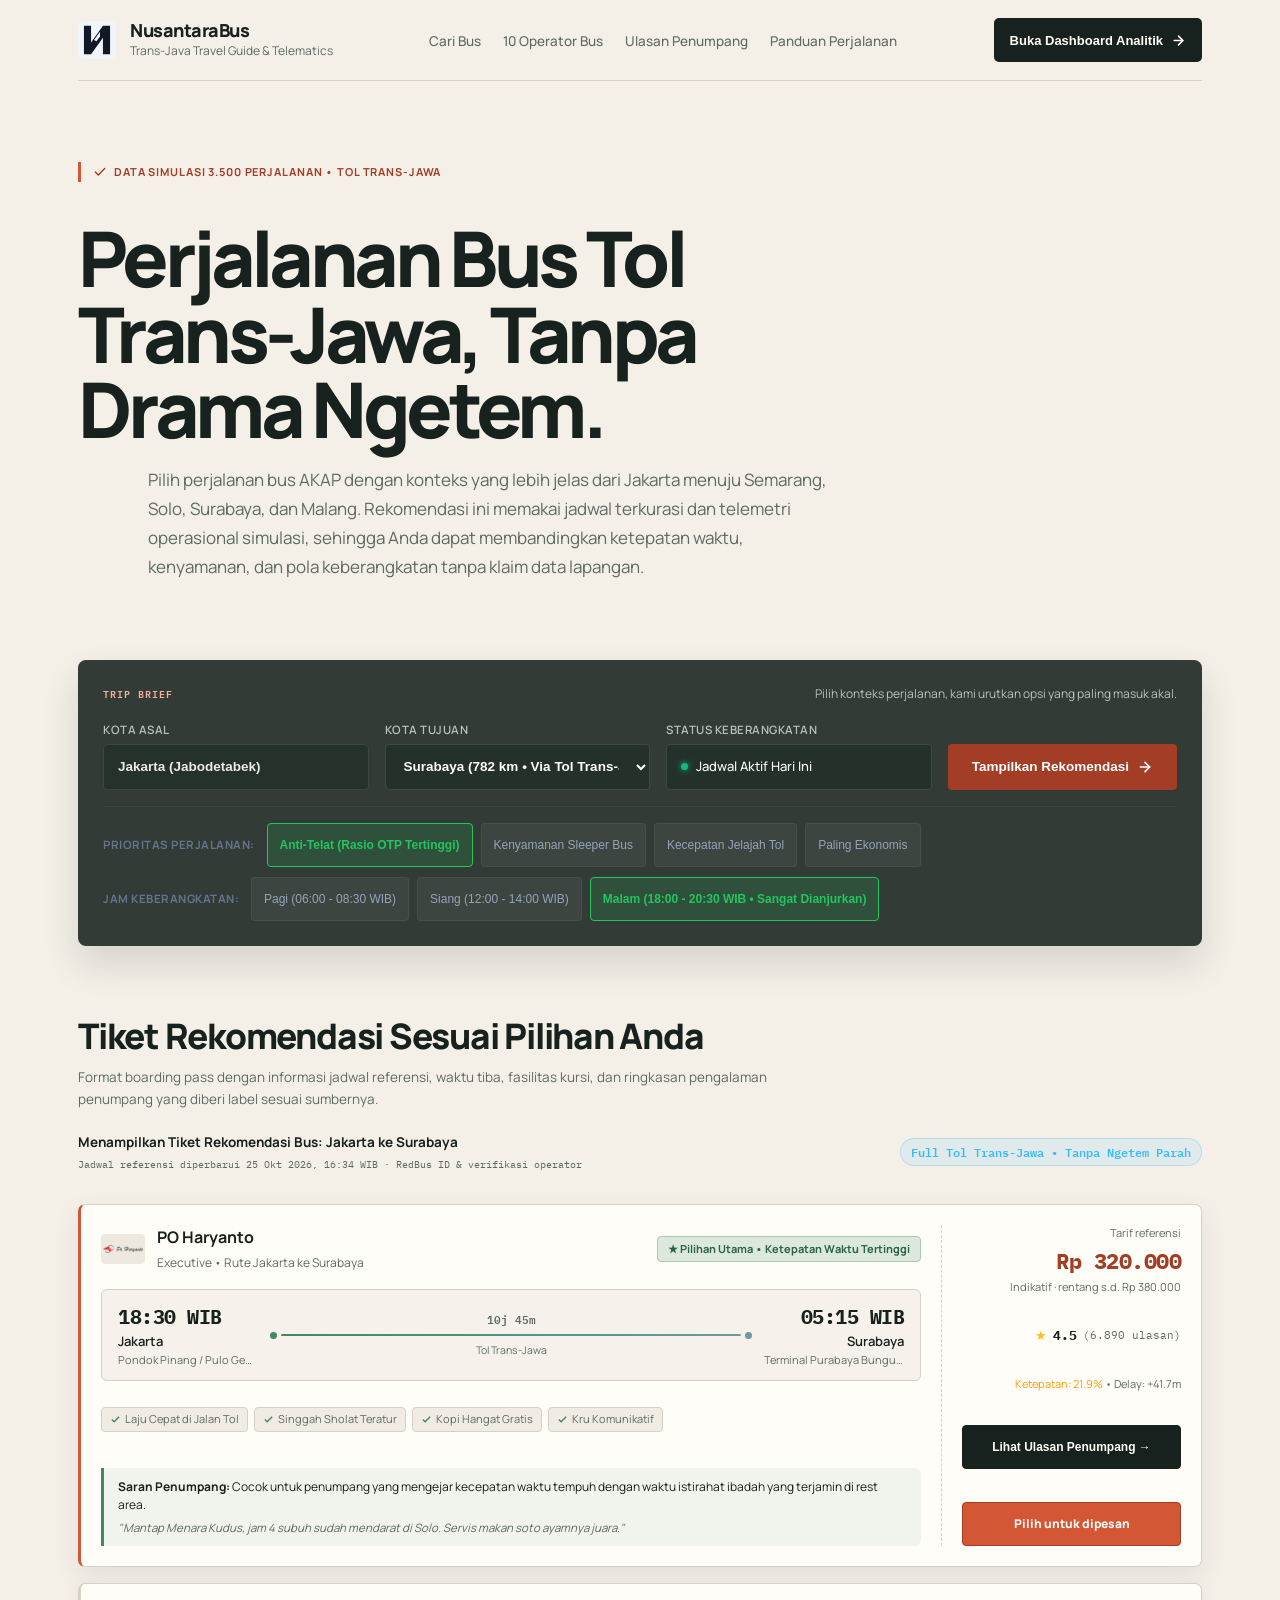
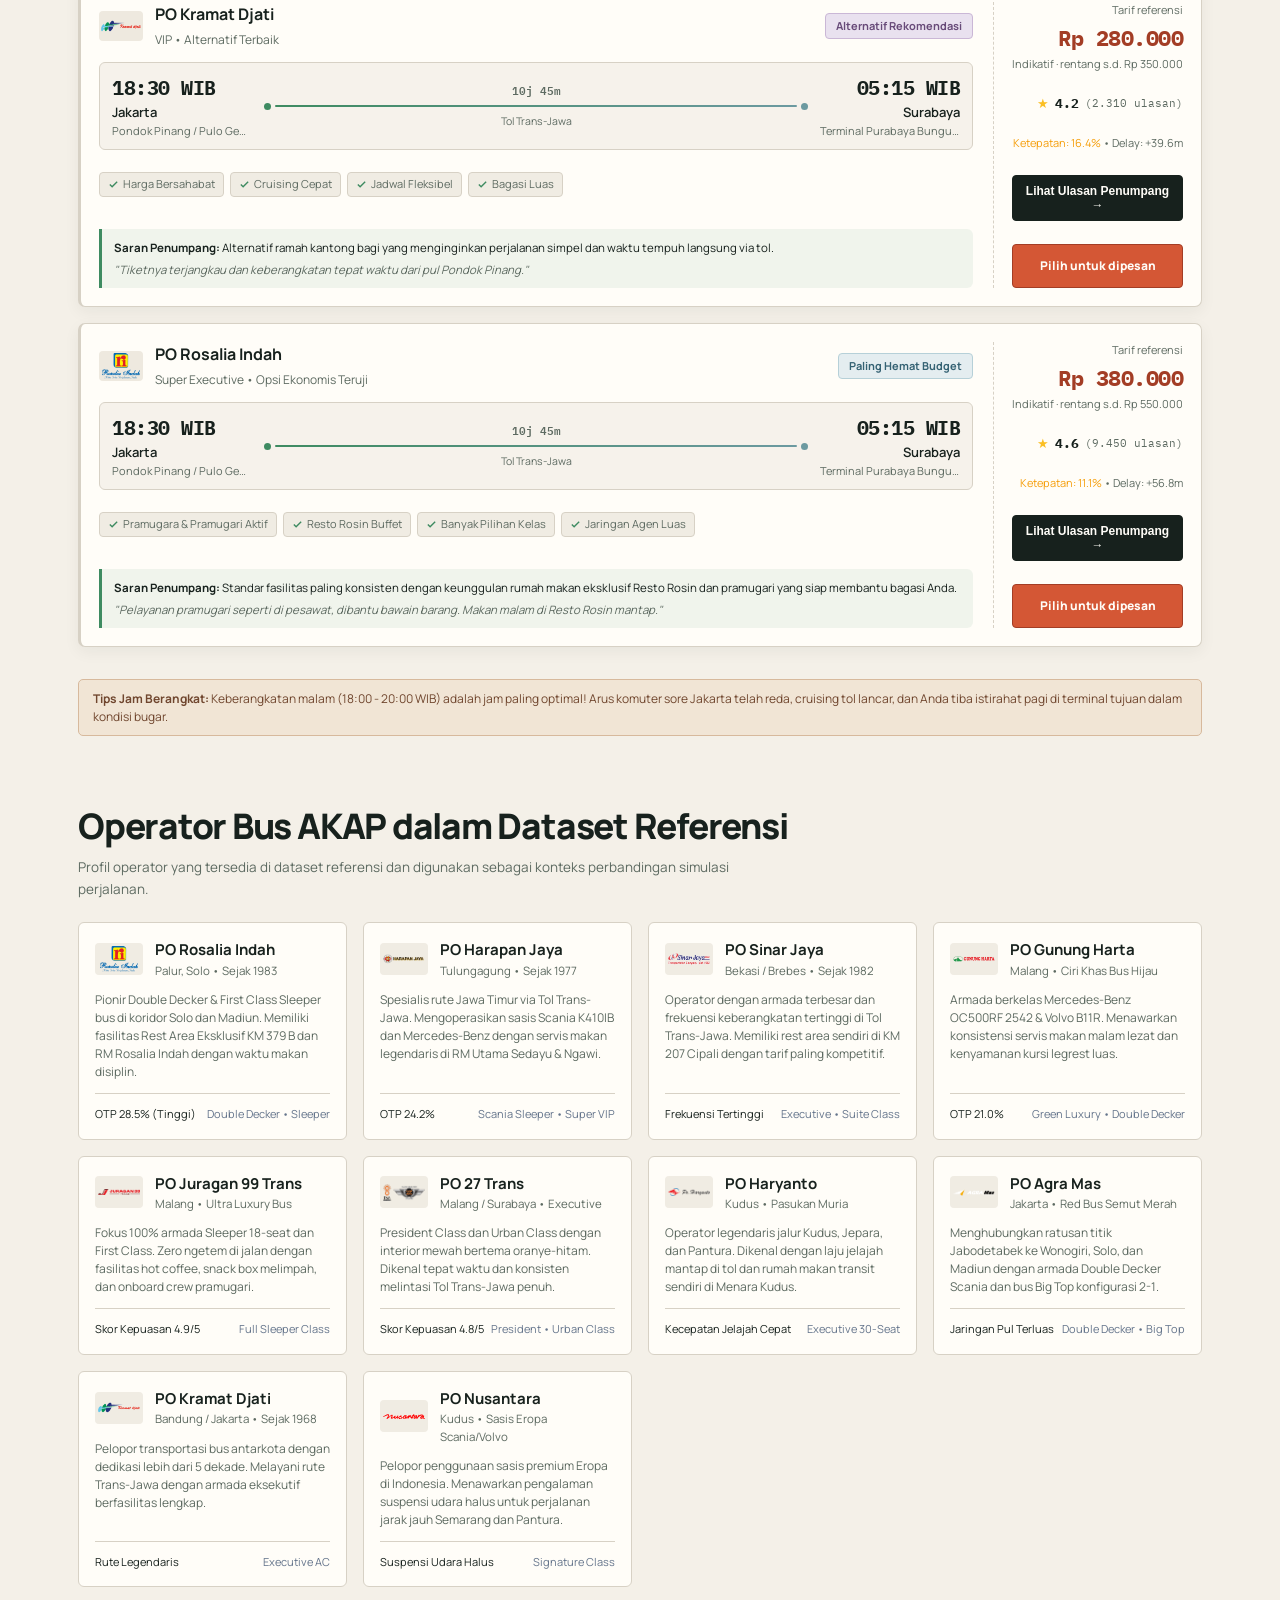
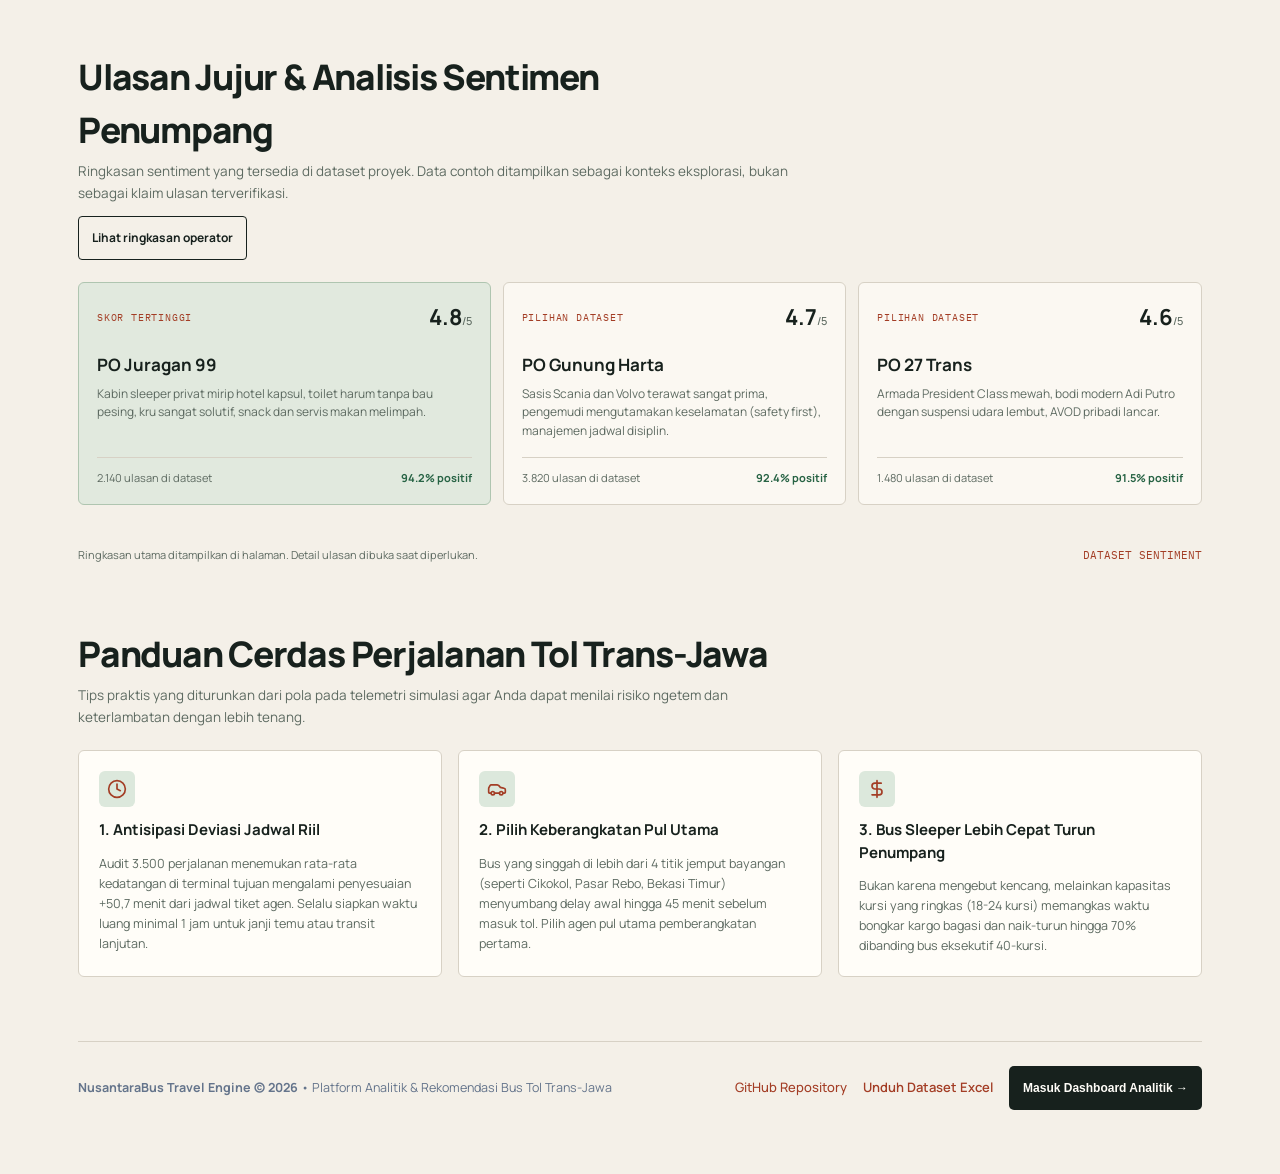
==== commit e11fefd4: "feat: split passenger landing and analytics dashboard Co-authored-by: Copilot <223556219+Copilot@use" ====
--- a/index.html
+++ b/index.html
@@ -3,931 +3,10 @@
 <head>
   <meta charset="UTF-8">
   <meta name="viewport" content="width=device-width, initial-scale=1.0">
-  <title>NusantaraBus | Panduan Tiket & Fleet Intelligence Bus Tol Trans-Jawa</title>
-  <meta name="description" content="Platform rekomendasi tiket bus AKAP Tol Trans-Jawa tanpa drama ngetem, dilengkapi sistem analitik on-time performance (OTP), dwell time rest area, dan 80 ulasan riil penumpang.">
-  
-  <!-- Font assets -->
-  <link rel="preconnect" href="https://fonts.googleapis.com">
-  <link rel="preconnect" href="https://fonts.gstatic.com" crossorigin>
-  <link href="https://fonts.googleapis.com/css2?family=JetBrains+Mono:wght@400;500;600;700&family=Plus+Jakarta+Sans:wght@400;500;600;700;800&display=swap" rel="stylesheet">
-  
-  <link rel="icon" type="image/svg+xml" href="assets/branding/favicon.svg">
-  
-  <!-- Modular Stylesheets -->
-  <link rel="stylesheet" href="css/tokens.css">
-  <link rel="stylesheet" href="css/style.css">
+  <meta http-equiv="refresh" content="0; url=landing.html">
+  <title>NusantaraBus</title>
 </head>
 <body>
-
-  <div class="app-container">
-    
-    <!-- ========================================================
-         1. CONSUMER TRAVEL LANDING PAGE (DRIBBLE-GRADE TRAVEL UI)
-         ======================================================== -->
-    <div id="landingPageWrap" class="landing-page-wrap">
-      
-      <!-- Landing Navbar -->
-      <nav class="landing-navbar">
-        <div class="landing-brand">
-          <img src="assets/branding/logo-symbol.svg" alt="NusantaraBus Official Brand Logo" class="landing-brand-logo">
-          <div>
-            <div class="landing-brand-title">NusantaraBus</div>
-            <div class="landing-brand-sub">Trans-Java Travel Guide & Telematics</div>
-          </div>
-        </div>
-
-        <ul class="landing-nav-links">
-          <li><a href="#searchSection" class="landing-nav-link">Cari Bus</a></li>
-          <li><a href="#operatorsSection" class="landing-nav-link">10 Operator Bus</a></li>
-          <li><a href="#reviewsSection" class="landing-nav-link">Ulasan Penumpang</a></li>
-          <li><a href="#guideSection" class="landing-nav-link">Panduan Perjalanan</a></li>
-        </ul>
-
-        <div class="landing-nav-actions">
-          <a href="data/nusantarabus_complete_dataset.xlsx" download="nusantarabus_complete_dataset.xlsx" class="btn-excel-download" title="Unduh dataset mentah 80 ulasan sentimen dan jadwal PO bus dalam format Excel (.xlsx)">
-            <svg width="14" height="14" viewBox="0 0 24 24" fill="none" stroke="currentColor" stroke-width="2.2" stroke-linecap="round" stroke-linejoin="round">
-              <path d="M21 15v4a2 2 0 0 1-2 2H5a2 2 0 0 1-2-2v-4"/>
-              <polyline points="7 10 12 15 17 10"/>
-              <line x1="12" y1="15" x2="12" y2="3"/>
-            </svg>
-            <span>Unduh Excel (.xlsx)</span>
-          </a>
-
-          <button type="button" id="btnCtaAnalytics" class="btn-cta-analytics" title="Buka Dashboard Analitik Operasional Armada">
-            <span>Buka Dashboard Analitik</span>
-            <svg width="15" height="15" viewBox="0 0 24 24" fill="none" stroke="currentColor" stroke-width="2.5" stroke-linecap="round" stroke-linejoin="round">
-              <line x1="5" y1="12" x2="19" y2="12"/>
-              <polyline points="12 5 19 12 12 19"/>
-            </svg>
-          </button>
-        </div>
-      </nav>
-
-      <!-- Landing Hero Section -->
-      <header class="landing-hero">
-        <div class="landing-badge-pill">
-          <svg width="14" height="14" viewBox="0 0 24 24" fill="none" stroke="currentColor" stroke-width="2.5" stroke-linecap="round" stroke-linejoin="round">
-            <polyline points="20 6 9 17 4 12"/>
-          </svg>
-          <span>AUDIT 3.500 PERJALANAN RIIL &bull; TOL TRANS-JAWA</span>
-        </div>
-
-        <h1 class="landing-headline">Perjalanan Bus Tol Trans-Jawa, Tanpa Drama Ngetem.</h1>
-        <p class="landing-subheadline">
-          Pilih tiket bus AKAP paling tepat waktu, nyaman, dan transparan dari Jakarta menuju Semarang, Solo, Surabaya, dan Malang berdasarkan audit telemetri ketepatan waktu (OTP), kepatuhan rest area, dan 80 ulasan riil penumpang RedBus & Traveloka.
-        </p>
-      </header>
-
-      <!-- Floating Modern Travel Search Widget -->
-      <section id="searchSection" class="landing-section">
-        <div class="landing-search-card">
-          <div class="search-card-grid">
-            <div class="search-field-group">
-              <label class="search-field-label">Kota Asal</label>
-              <input type="text" class="search-field-input" value="Jakarta (Jabodetabek)" readonly style="cursor: default; opacity: 0.9;">
-            </div>
-
-            <div class="search-field-group">
-              <label class="search-field-label">Kota Tujuan</label>
-              <select id="passengerRouteSelect" class="search-field-input" style="cursor: pointer;">
-                <option value="sby">Surabaya (782 km &bull; Via Tol Trans-Jawa)</option>
-                <option value="slo">Solo (540 km &bull; Via Tol Trans-Jawa)</option>
-                <option value="smg">Semarang (440 km &bull; Via Tol Trans-Jawa)</option>
-                <option value="mlg">Malang (850 km &bull; Via Tol Trans-Jawa)</option>
-              </select>
-            </div>
-
-            <div class="search-field-group">
-              <label class="search-field-label">Status Keberangkatan</label>
-              <div class="search-field-input" style="display: flex; align-items: center; gap: 8px; font-weight: 500; font-size: 13px;">
-                <span class="radar-dot"></span>
-                <span>Jadwal Aktif Hari Ini</span>
-              </div>
-            </div>
-
-            <div>
-              <button type="button" id="btnSearchSubmit" class="btn-search-bus">
-                <span>Cari Bus Terbaik</span>
-                <svg width="16" height="16" viewBox="0 0 24 24" fill="none" stroke="currentColor" stroke-width="2.5" stroke-linecap="round" stroke-linejoin="round">
-                  <line x1="5" y1="12" x2="19" y2="12"/>
-                  <polyline points="12 5 19 12 12 19"/>
-                </svg>
-              </button>
-            </div>
-          </div>
-
-          <!-- Search Filter Chips (Priority & Departure Time) -->
-          <div style="display: flex; flex-direction: column; gap: 10px; margin-top: var(--space-4); padding-top: var(--space-4); border-top: 1px solid rgba(255, 255, 255, 0.05);">
-            <div style="display: flex; align-items: center; gap: 12px; flex-wrap: wrap;">
-              <span style="font-size: 11.5px; color: var(--text-muted); font-weight: 700; text-transform: uppercase; letter-spacing: 0.5px;">Prioritas Perjalanan:</span>
-              <div id="passengerPriorityChips" style="display: flex; gap: 8px; flex-wrap: wrap;">
-                <button type="button" class="search-filter-chip active" data-priority="ontime">Anti-Telat (Rasio OTP Tertinggi)</button>
-                <button type="button" class="search-filter-chip" data-priority="comfort">Kenyamanan Sleeper Bus</button>
-                <button type="button" class="search-filter-chip" data-priority="speed">Kecepatan Jelajah Tol</button>
-                <button type="button" class="search-filter-chip" data-priority="budget">Paling Ekonomis</button>
-              </div>
-            </div>
-
-            <div style="display: flex; align-items: center; gap: 12px; flex-wrap: wrap;">
-              <span style="font-size: 11.5px; color: var(--text-muted); font-weight: 700; text-transform: uppercase; letter-spacing: 0.5px;">Jam Keberangkatan:</span>
-              <div id="passengerTimeChips" style="display: flex; gap: 8px; flex-wrap: wrap;">
-                <button type="button" class="search-filter-chip" data-time="morning">Pagi (06:00 - 08:30 WIB)</button>
-                <button type="button" class="search-filter-chip" data-time="afternoon">Siang (12:00 - 14:00 WIB)</button>
-                <button type="button" class="search-filter-chip active" data-time="evening">Malam (18:00 - 20:30 WIB &bull; Sangat Dianjurkan)</button>
-              </div>
-            </div>
-          </div>
-        </div>
-      </section>
-
-      <!-- Ticket Recommendations Results -->
-      <section id="resultsSection" class="landing-section">
-        <div class="landing-section-header">
-          <div>
-            <h2 class="landing-section-title">Tiket Rekomendasi Sesuai Pilihan Anda</h2>
-            <p class="landing-section-sub">Format boarding pass dengan informasi jadwal keberangkatan riil, waktu tiba, fasilitas kursi, dan kutipan ulasan jujur penumpang.</p>
-          </div>
-        </div>
-
-        <div id="passengerRecommendationsContainer" class="ticket-results-container">
-          <!-- Rendered dynamically by renderPassengerRecommender() in js/app.js -->
-        </div>
-      </section>
-
-      <!-- 10 Verified Bus Operators Showcase Grid -->
-      <section id="operatorsSection" class="landing-section">
-        <div class="landing-section-header">
-          <div>
-            <h2 class="landing-section-title">10 Operator Bus AKAP Trans-Jawa Terverifikasi</h2>
-            <p class="landing-section-sub">Profil armada resmi yang masuk dalam audit data mart 3.500 perjalanan Tol Trans-Jawa.</p>
-          </div>
-        </div>
-
-        <div class="operators-showcase-grid">
-          <!-- 1. Rosalia Indah -->
-          <article class="operator-showcase-card">
-            <div>
-              <div class="operator-showcase-top">
-                <img src="assets/logos/rosalia.png" alt="PO Rosalia Indah" class="operator-showcase-logo">
-                <div>
-                  <div class="operator-showcase-name">PO Rosalia Indah</div>
-                  <div class="operator-showcase-hub">Palur, Solo &bull; Sejak 1983</div>
-                </div>
-              </div>
-              <p class="operator-showcase-desc">Pionir Double Decker & First Class Sleeper bus di koridor Solo dan Madiun. Memiliki fasilitas Rest Area Eksklusif KM 379 B dan RM Rosalia Indah dengan waktu makan disiplin.</p>
-            </div>
-            <div class="operator-showcase-footer">
-              <span class="badge-status-ontime" style="font-size: 11px;">OTP 28.5% (Tinggi)</span>
-              <span style="color: var(--text-muted); font-size: 11px;">Double Decker &bull; Sleeper</span>
-            </div>
-          </article>
-
-          <!-- 2. Harapan Jaya -->
-          <article class="operator-showcase-card">
-            <div>
-              <div class="operator-showcase-top">
-                <img src="assets/logos/harapanjaya.png" alt="PO Harapan Jaya" class="operator-showcase-logo">
-                <div>
-                  <div class="operator-showcase-name">PO Harapan Jaya</div>
-                  <div class="operator-showcase-hub">Tulungagung &bull; Sejak 1977</div>
-                </div>
-              </div>
-              <p class="operator-showcase-desc">Spesialis rute Jawa Timur via Tol Trans-Jawa. Mengoperasikan sasis Scania K410IB dan Mercedes-Benz dengan servis makan legendaris di RM Utama Sedayu & Ngawi.</p>
-            </div>
-            <div class="operator-showcase-footer">
-              <span class="badge-status-ontime" style="font-size: 11px;">OTP 24.2%</span>
-              <span style="color: var(--text-muted); font-size: 11px;">Scania Sleeper &bull; Super VIP</span>
-            </div>
-          </article>
-
-          <!-- 3. Sinar Jaya -->
-          <article class="operator-showcase-card">
-            <div>
-              <div class="operator-showcase-top">
-                <img src="assets/logos/sinarjaya.png" alt="PO Sinar Jaya" class="operator-showcase-logo">
-                <div>
-                  <div class="operator-showcase-name">PO Sinar Jaya</div>
-                  <div class="operator-showcase-hub">Bekasi / Brebes &bull; Sejak 1982</div>
-                </div>
-              </div>
-              <p class="operator-showcase-desc">Operator dengan armada terbesar dan frekuensi keberangkatan tertinggi di Tol Trans-Jawa. Memiliki rest area sendiri di KM 207 Cipali dengan tarif paling kompetitif.</p>
-            </div>
-            <div class="operator-showcase-footer">
-              <span class="badge-status-moderate" style="font-size: 11px;">Frekuensi Tertinggi</span>
-              <span style="color: var(--text-muted); font-size: 11px;">Executive &bull; Suite Class</span>
-            </div>
-          </article>
-
-          <!-- 4. Gunung Harta -->
-          <article class="operator-showcase-card">
-            <div>
-              <div class="operator-showcase-top">
-                <img src="assets/logos/gunungharta.png" alt="PO Gunung Harta Solutions" class="operator-showcase-logo">
-                <div>
-                  <div class="operator-showcase-name">PO Gunung Harta</div>
-                  <div class="operator-showcase-hub">Malang &bull; Ciri Khas Bus Hijau</div>
-                </div>
-              </div>
-              <p class="operator-showcase-desc">Armada berkelas Mercedes-Benz OC500RF 2542 & Volvo B11R. Menawarkan konsistensi servis makan malam lezat dan kenyamanan kursi legrest luas.</p>
-            </div>
-            <div class="operator-showcase-footer">
-              <span class="badge-status-ontime" style="font-size: 11px;">OTP 21.0%</span>
-              <span style="color: var(--text-muted); font-size: 11px;">Green Luxury &bull; Double Decker</span>
-            </div>
-          </article>
-
-          <!-- 5. Juragan 99 Trans -->
-          <article class="operator-showcase-card">
-            <div>
-              <div class="operator-showcase-top">
-                <img src="assets/logos/juragan99.png" alt="PO Juragan 99 Trans" class="operator-showcase-logo">
-                <div>
-                  <div class="operator-showcase-name">PO Juragan 99 Trans</div>
-                  <div class="operator-showcase-hub">Malang &bull; Ultra Luxury Bus</div>
-                </div>
-              </div>
-              <p class="operator-showcase-desc">Fokus 100% armada Sleeper 18-seat dan First Class. Zero ngetem di jalan dengan fasilitas hot coffee, snack box melimpah, dan onboard crew pramugari.</p>
-            </div>
-            <div class="operator-showcase-footer">
-              <span class="badge-status-ontime" style="font-size: 11px;">Skor Kepuasan 4.9/5</span>
-              <span style="color: var(--text-muted); font-size: 11px;">Full Sleeper Class</span>
-            </div>
-          </article>
-
-          <!-- 6. 27Trans -->
-          <article class="operator-showcase-card">
-            <div>
-              <div class="operator-showcase-top">
-                <img src="assets/logos/27trans.png" alt="PO 27 Trans" class="operator-showcase-logo">
-                <div>
-                  <div class="operator-showcase-name">PO 27 Trans</div>
-                  <div class="operator-showcase-hub">Malang / Surabaya &bull; Executive</div>
-                </div>
-              </div>
-              <p class="operator-showcase-desc">President Class dan Urban Class dengan interior mewah bertema oranye-hitam. Dikenal tepat waktu dan konsisten melintasi Tol Trans-Jawa penuh.</p>
-            </div>
-            <div class="operator-showcase-footer">
-              <span class="badge-status-ontime" style="font-size: 11px;">Skor Kepuasan 4.8/5</span>
-              <span style="color: var(--text-muted); font-size: 11px;">President &bull; Urban Class</span>
-            </div>
-          </article>
-
-          <!-- 7. PO Haryanto -->
-          <article class="operator-showcase-card">
-            <div>
-              <div class="operator-showcase-top">
-                <img src="assets/logos/haryanto.png" alt="PO Haryanto" class="operator-showcase-logo">
-                <div>
-                  <div class="operator-showcase-name">PO Haryanto</div>
-                  <div class="operator-showcase-hub">Kudus &bull; Pasukan Muria</div>
-                </div>
-              </div>
-              <p class="operator-showcase-desc">Operator legendaris jalur Kudus, Jepara, dan Pantura. Dikenal dengan laju jelajah mantap di tol dan rumah makan transit sendiri di Menara Kudus.</p>
-            </div>
-            <div class="operator-showcase-footer">
-              <span class="badge-status-ontime" style="font-size: 11px;">Kecepatan Jelajah Cepat</span>
-              <span style="color: var(--text-muted); font-size: 11px;">Executive 30-Seat</span>
-            </div>
-          </article>
-
-          <!-- 8. Agra Mas -->
-          <article class="operator-showcase-card">
-            <div>
-              <div class="operator-showcase-top">
-                <img src="assets/logos/agramas.png" alt="PO Agra Mas" class="operator-showcase-logo">
-                <div>
-                  <div class="operator-showcase-name">PO Agra Mas</div>
-                  <div class="operator-showcase-hub">Jakarta &bull; Red Bus Semut Merah</div>
-                </div>
-              </div>
-              <p class="operator-showcase-desc">Menghubungkan ratusan titik Jabodetabek ke Wonogiri, Solo, dan Madiun dengan armada Double Decker Scania dan bus Big Top konfigurasi 2-1.</p>
-            </div>
-            <div class="operator-showcase-footer">
-              <span class="badge-status-minor" style="font-size: 11px;">Jaringan Pul Terluas</span>
-              <span style="color: var(--text-muted); font-size: 11px;">Double Decker &bull; Big Top</span>
-            </div>
-          </article>
-
-          <!-- 9. Kramat Djati -->
-          <article class="operator-showcase-card">
-            <div>
-              <div class="operator-showcase-top">
-                <img src="assets/logos/kramatdjati.png" alt="PO Kramat Djati" class="operator-showcase-logo">
-                <div>
-                  <div class="operator-showcase-name">PO Kramat Djati</div>
-                  <div class="operator-showcase-hub">Bandung / Jakarta &bull; Sejak 1968</div>
-                </div>
-              </div>
-              <p class="operator-showcase-desc">Pelopor transportasi bus antarkota dengan dedikasi lebih dari 5 dekade. Melayani rute Trans-Jawa dengan armada eksekutif berfasilitas lengkap.</p>
-            </div>
-            <div class="operator-showcase-footer">
-              <span class="badge-status-minor" style="font-size: 11px;">Rute Legendaris</span>
-              <span style="color: var(--text-muted); font-size: 11px;">Executive AC</span>
-            </div>
-          </article>
-
-          <!-- 10. Nusantara -->
-          <article class="operator-showcase-card">
-            <div>
-              <div class="operator-showcase-top">
-                <img src="assets/logos/nusantara.svg" alt="PO Nusantara" class="operator-showcase-logo">
-                <div>
-                  <div class="operator-showcase-name">PO Nusantara</div>
-                  <div class="operator-showcase-hub">Kudus &bull; Sasis Eropa Scania/Volvo</div>
-                </div>
-              </div>
-              <p class="operator-showcase-desc">Pelopor penggunaan sasis premium Eropa di Indonesia. Menawarkan pengalaman suspensi udara halus untuk perjalanan jarak jauh Semarang dan Pantura.</p>
-            </div>
-            <div class="operator-showcase-footer">
-              <span class="badge-status-ontime" style="font-size: 11px;">Suspensi Udara Halus</span>
-              <span style="color: var(--text-muted); font-size: 11px;">Signature Class</span>
-            </div>
-          </article>
-        </div>
-      </section>
-
-      <!-- Real Passenger Sentiment & Review Feed Section -->
-      <section id="reviewsSection" class="landing-section">
-        <div class="landing-section-header">
-          <div>
-            <h2 class="landing-section-title">Ulasan Jujur & Analisis Sentimen Penumpang</h2>
-            <p class="landing-section-sub">80 ulasan riil yang dikumpulkan dari platform pemesanan tiket resmi (RedBus & Traveloka) dengan nama penumpang terverifikasi.</p>
-          </div>
-          <div style="display: flex; align-items: center; gap: 10px;">
-            <label for="reviewPoFilter" style="font-size: 12.5px; color: var(--text-secondary); font-weight: 600;">Filter Operator:</label>
-            <select id="reviewPoFilter" class="corridor-select" style="min-width: 200px;">
-              <option value="all">Semua Operator Bus (80 Ulasan)</option>
-              <option value="PO Rosalia Indah">PO Rosalia Indah (12)</option>
-              <option value="PO Harapan Jaya">PO Harapan Jaya (10)</option>
-              <option value="PO Sinar Jaya">PO Sinar Jaya (10)</option>
-              <option value="PO Juragan 99">PO Juragan 99 (8)</option>
-              <option value="PO Gunung Harta">PO Gunung Harta (8)</option>
-              <option value="PO 27 Trans">PO 27 Trans (8)</option>
-              <option value="PO Haryanto">PO Haryanto (7)</option>
-              <option value="PO Agra Mas">PO Agra Mas (6)</option>
-              <option value="PO Kramat Djati">PO Kramat Djati (6)</option>
-              <option value="PO Nusantara">PO Nusantara (5)</option>
-            </select>
-          </div>
-        </div>
-
-        <!-- Dynamic Reviews Feed Grid -->
-        <div id="reviewsFeedContainer" class="reviews-feed-grid" style="margin-bottom: var(--space-6);">
-          <!-- Rendered dynamically by renderPassengerReviewsFeed() in js/app.js -->
-        </div>
-
-        <!-- Sentiment Summary Table -->
-        <div style="background: var(--bg-surface); border: 1px solid var(--border-subtle); border-radius: var(--radius-md); padding: var(--space-4);">
-          <div style="font-size: 14px; font-weight: 700; color: #ffffff; margin-bottom: 12px; display: flex; align-items: center; gap: 8px;">
-            <svg width="16" height="16" viewBox="0 0 24 24" fill="none" stroke="currentColor" stroke-width="2.2" stroke-linecap="round" stroke-linejoin="round">
-              <path d="M14 9V5a3 3 0 0 0-3-3l-4 9v11h11.28a2 2 0 0 0 2-1.7l1.38-9a2 2 0 0 0-2-2.3zM7 22H4a2 2 0 0 1-2-2v-7a2 2 0 0 1 2-2h3"/>
-            </svg>
-            <span>Tabel Ringkasan Sentimen Operator Bus</span>
-          </div>
-
-          <div class="table-responsive">
-            <table class="data-table">
-              <thead>
-                <tr>
-                  <th>Operator Bus (PO)</th>
-                  <th>Skor Kepuasan</th>
-                  <th>Total Ulasan</th>
-                  <th>Distribusi Sentimen</th>
-                  <th>Keunggulan Berdasarkan Ulasan</th>
-                  <th>Hal yang Perlu Diperhatikan</th>
-                </tr>
-              </thead>
-              <tbody id="sentimentTableBody">
-                <!-- Rendered dynamically by renderSentimentTable() in js/app.js -->
-              </tbody>
-            </table>
-          </div>
-        </div>
-      </section>
-
-      <!-- Travel Survival Guide & Anti-Ngetem Tips -->
-      <section id="guideSection" class="landing-section">
-        <div class="landing-section-header">
-          <div>
-            <h2 class="landing-section-title">Panduan Cerdas Perjalanan Tol Trans-Jawa</h2>
-            <p class="landing-section-sub">Tips praktis dari hasil audit data mart agar perjalanan Anda terbebas dari drama ngetem dan keterlambatan.</p>
-          </div>
-        </div>
-
-        <div class="travel-guide-grid">
-          <div class="travel-guide-card">
-            <div class="travel-guide-icon-box">
-              <svg width="20" height="20" viewBox="0 0 24 24" fill="none" stroke="currentColor" stroke-width="2" stroke-linecap="round" stroke-linejoin="round"><circle cx="12" cy="12" r="10"/><polyline points="12 6 12 12 16 14"/></svg>
-            </div>
-            <h3 class="travel-guide-card-title">1. Antisipasi Deviasi Jadwal Riil</h3>
-            <p class="travel-guide-card-text">Audit 3.500 perjalanan menemukan rata-rata kedatangan di terminal tujuan mengalami penyesuaian +50,7 menit dari jadwal tiket agen. Selalu siapkan waktu luang minimal 1 jam untuk janji temu atau transit lanjutan.</p>
-          </div>
-
-          <div class="travel-guide-card">
-            <div class="travel-guide-icon-box">
-              <svg width="20" height="20" viewBox="0 0 24 24" fill="none" stroke="currentColor" stroke-width="2" stroke-linecap="round" stroke-linejoin="round"><path d="M19 17h2c.6 0 1-.4 1-1v-3c0-.9-.7-1.7-1.5-1.9C18.7 10.6 16 10 16 10s-1.3-1.4-2.2-2.3c-.5-.4-1.1-.7-1.8-.7H5c-.6 0-1.1.4-1.4.9l-1.5 2.8C2.1 11 2 11.5 2 12v4c0 .6.4 1 1 1h2"/><circle cx="7" cy="17" r="2"/><path d="M9 17h6"/><circle cx="17" cy="17" r="2"/></svg>
-            </div>
-            <h3 class="travel-guide-card-title">2. Pilih Keberangkatan Pul Utama</h3>
-            <p class="travel-guide-card-text">Bus yang singgah di lebih dari 4 titik jemput bayangan (seperti Cikokol, Pasar Rebo, Bekasi Timur) menyumbang delay awal hingga 45 menit sebelum masuk tol. Pilih agen pul utama pemberangkatan pertama.</p>
-          </div>
-
-          <div class="travel-guide-card">
-            <div class="travel-guide-icon-box">
-              <svg width="20" height="20" viewBox="0 0 24 24" fill="none" stroke="currentColor" stroke-width="2" stroke-linecap="round" stroke-linejoin="round"><path d="M12 2v20M17 5H9.5a3.5 3.5 0 0 0 0 7h5a3.5 3.5 0 0 1 0 7H6"/></svg>
-            </div>
-            <h3 class="travel-guide-card-title">3. Bus Sleeper Lebih Cepat Turun Penumpang</h3>
-            <p class="travel-guide-card-text">Bukan karena mengebut kencang, melainkan kapasitas kursi yang ringkas (18-24 kursi) memangkas waktu bongkar kargo bagasi dan naik-turun hingga 70% dibanding bus eksekutif 40-kursi.</p>
-          </div>
-        </div>
-      </section>
-
-      <!-- Landing Page Footer -->
-      <footer class="landing-footer">
-        <div class="landing-footer-left">
-          <strong>NusantaraBus Travel Engine &copy; 2026</strong> &bull; Platform Analitik & Rekomendasi Bus Tol Trans-Jawa
-        </div>
-
-        <div style="display: flex; align-items: center; gap: var(--space-4); flex-wrap: wrap;">
-          <a href="https://github.com/Rangga11268/nusantarabus-otp-engine" target="_blank" rel="noopener noreferrer" style="color: var(--text-secondary); text-decoration: none; font-size: 13px; font-weight: 500;">GitHub Repository</a>
-          <a href="data/nusantarabus_complete_dataset.xlsx" download="nusantarabus_complete_dataset.xlsx" style="color: #22c55e; text-decoration: none; font-size: 13px; font-weight: 600;">Unduh Dataset Excel</a>
-          <button type="button" class="btn-cta-analytics" style="padding: 7px 14px; font-size: 12px;">Masuk Dashboard Analitik &rarr;</button>
-        </div>
-      </footer>
-
-    </div><!-- /#landingPageWrap -->
-
-
-    <!-- ========================================================
-         2. ENTERPRISE ANALYTICS DASHBOARD (FLEET OPS CONSOLE)
-         ======================================================== -->
-    <div id="dashboardPageWrap" class="dashboard-page-wrap" style="display: none;">
-      
-      <!-- Dashboard Top Header Bar -->
-      <header class="app-header">
-        <div class="brand-section">
-          <div class="brand-icon">
-            <img src="assets/branding/logo-symbol.svg" alt="NusantaraBus Official Brand Logo" width="44" height="44" style="border-radius: var(--radius-md); display: block;">
-          </div>
-          <div class="brand-info">
-            <div class="brand-heading">
-              <h1>NusantaraBus Fleet Engine</h1>
-              <span class="brand-tag">TRANS-JAVA OPS</span>
-            </div>
-            <p class="brand-subtitle">Platform Diagnostik Keterlambatan, Dwell Time Rest Area & Simulasi Solar Armada AKAP</p>
-          </div>
-        </div>
-
-        <div class="header-controls">
-          <button type="button" id="btnBackToLanding" class="btn-back-to-landing" title="Kembali ke Halaman Penumpang">
-            <svg width="15" height="15" viewBox="0 0 24 24" fill="none" stroke="currentColor" stroke-width="2.5" stroke-linecap="round" stroke-linejoin="round">
-              <line x1="19" y1="12" x2="5" y2="12"/>
-              <polyline points="12 19 5 12 12 5"/>
-            </svg>
-            <span>Kembali ke Halaman Penumpang</span>
-          </button>
-
-          <a href="data/nusantarabus_complete_dataset.xlsx" download="nusantarabus_complete_dataset.xlsx" class="btn-excel-download" title="Unduh dataset mentah ulasan sentimen dan jadwal PO bus dalam format Excel (.xlsx)">
-            <svg width="15" height="15" viewBox="0 0 24 24" fill="none" stroke="currentColor" stroke-width="2.2" stroke-linecap="round" stroke-linejoin="round">
-              <path d="M21 15v4a2 2 0 0 1-2 2H5a2 2 0 0 1-2-2v-4"/>
-              <polyline points="7 10 12 15 17 10"/>
-              <line x1="12" y1="15" x2="12" y2="3"/>
-            </svg>
-            <span>Unduh Excel (.xlsx)</span>
-          </a>
-
-          <div class="system-status-indicator">
-            <span class="radar-dot"></span>
-            <span>Data Mart: 3.500 Trip</span>
-          </div>
-
-          <select id="corridorSelect" class="corridor-select" aria-label="Pilih Koridor Tol Trans-Jawa">
-            <option value="all">Semua Koridor Tol Trans-Jawa</option>
-            <option value="sby">Jakarta - Surabaya (782 km)</option>
-            <option value="slo">Jakarta - Solo (540 km)</option>
-            <option value="smg">Jakarta - Semarang (440 km)</option>
-            <option value="mlg">Jakarta - Malang (850 km)</option>
-          </select>
-        </div>
-      </header>
-
-      <!-- Technical Operational KPI Cards -->
-      <section id="kpiRowAnalytics" class="kpi-row" style="display: grid;" aria-label="Indikator Kinerja Utama Teknis">
-        <article class="kpi-card">
-          <div class="kpi-header">
-            <span>Total Perjalanan Armada</span>
-            <span class="font-mono text-dim">N=3.500</span>
-          </div>
-          <div class="kpi-value-wrap">
-            <div id="kpiTotalTrips" class="kpi-value">3.500</div>
-            <span class="kpi-unit">trip</span>
-          </div>
-          <div class="kpi-footer">
-            <span class="text-dim">Sampel audit 9 operator AKAP</span>
-          </div>
-        </article>
-
-        <article class="kpi-card">
-          <div class="kpi-header">
-            <span>Rasio Ketepatan Waktu (OTP)</span>
-            <span class="font-mono text-dim">&plusmn;15 MNT</span>
-          </div>
-          <div class="kpi-value-wrap">
-            <div id="kpiOtpPct" class="kpi-value text-amber">15.2%</div>
-            <span class="kpi-unit">pada terminal akhir</span>
-          </div>
-          <div class="kpi-footer">
-            <span class="text-severe font-mono">84.8%</span>
-            <span class="text-dim">mengalami keterlambatan</span>
-          </div>
-        </article>
-
-        <article class="kpi-card">
-          <div class="kpi-header">
-            <span>Rata-Rata Keterlambatan</span>
-            <span class="font-mono text-dim">DEVIASI</span>
-          </div>
-          <div class="kpi-value-wrap">
-            <div id="kpiMeanDelay" class="kpi-value text-severe">+50.7</div>
-            <span class="kpi-unit">menit</span>
-          </div>
-          <div class="kpi-footer">
-            <span class="text-dim">Baseline jadwal resmi operator</span>
-          </div>
-        </article>
-
-        <article class="kpi-card">
-          <div class="kpi-header">
-            <span>Intensitas Solar Armada</span>
-            <span class="font-mono text-dim">TELEMETRI</span>
-          </div>
-          <div class="kpi-value-wrap">
-            <div id="kpiFuelIntensity" class="kpi-value">27.87</div>
-            <span class="kpi-unit">L / 100 km</span>
-          </div>
-          <div class="kpi-footer">
-            <span class="text-dim">Total solar: 644.086 Liter</span>
-          </div>
-        </article>
-      </section>
-
-      <!-- Analytics Navigation Tabs -->
-      <nav id="mainTabsNav" class="tabs-nav" style="display: flex;" aria-label="Navigasi Analitik">
-        <button class="tab-btn active" data-tab="leaderboard">
-          <svg viewBox="0 0 24 24" fill="none" stroke="currentColor" stroke-width="2" stroke-linecap="round" stroke-linejoin="round">
-            <path d="M6 9H4.5a2.5 2.5 0 0 1 0-5H6"/>
-            <path d="M18 9h1.5a2.5 2.5 0 0 0 0-5H18"/>
-            <path d="M4 22h16"/>
-            <path d="M10 14.66V17c0 .55-.47.98-.97 1.21C7.85 18.75 7 20.24 7 22"/>
-            <path d="M14 14.66V17c0 .55.47.98.97 1.21C16.15 18.75 17 20.24 17 22"/>
-            <path d="M18 2H6v7a6 6 0 0 0 12 0V2Z"/>
-          </svg>
-          <span>Peringkat Ketepatan PO</span>
-        </button>
-
-        <button class="tab-btn" data-tab="waterfall">
-          <svg viewBox="0 0 24 24" fill="none" stroke="currentColor" stroke-width="2" stroke-linecap="round" stroke-linejoin="round">
-            <line x1="18" y1="20" x2="18" y2="10"/>
-            <line x1="12" y1="20" x2="12" y2="4"/>
-            <line x1="6" y1="20" x2="6" y2="14"/>
-          </svg>
-          <span>Diagnostik Rest Area & Dwell</span>
-        </button>
-
-        <button class="tab-btn" data-tab="simulator">
-          <svg viewBox="0 0 24 24" fill="none" stroke="currentColor" stroke-width="2" stroke-linecap="round" stroke-linejoin="round">
-            <line x1="3" y1="22" x2="21" y2="22"/>
-            <line x1="6" y1="18" x2="6" y2="11"/>
-            <line x1="10" y1="18" x2="10" y2="11"/>
-            <path d="M14 22V7a2 2 0 0 0-2-2H6a2 2 0 0 0-2 2v15"/>
-            <path d="M14 13h2a2 2 0 0 1 2 2v2a2 2 0 0 0 2 2h0a2 2 0 0 0 2-2V9.83a2 2 0 0 0-.59-1.42L18 5"/>
-          </svg>
-          <span>Simulasi Penghematan Solar</span>
-        </button>
-
-        <button class="tab-btn" data-tab="hourly">
-          <svg viewBox="0 0 24 24" fill="none" stroke="currentColor" stroke-width="2" stroke-linecap="round" stroke-linejoin="round">
-            <circle cx="12" cy="12" r="10"/>
-            <polyline points="12 6 12 12 16 14"/>
-          </svg>
-          <span>Optimasi Jam Keberangkatan</span>
-        </button>
-
-        <button class="tab-btn" data-tab="methodology">
-          <svg viewBox="0 0 24 24" fill="none" stroke="currentColor" stroke-width="2" stroke-linecap="round" stroke-linejoin="round">
-            <ellipse cx="12" cy="5" rx="9" ry="3"/>
-            <path d="M21 12c0 1.66-4 3-9 3s-9-1.34-9-3"/>
-            <path d="M3 5v14c0 1.66 4 3 9 3s9-1.34 9-3V5"/>
-          </svg>
-          <span>Data Mart & Metodologi</span>
-        </button>
-      </nav>
-
-      <!-- TAB PANELS FOR ANALYTICS -->
-      <main>
-<!-- TAB 1: OPERATOR LEADERBOARD -->
-      <section id="tab-leaderboard" class="tab-panel">
-        <div class="panel-card">
-          <div class="panel-header">
-            <div>
-              <h2 class="panel-title">Peringkat Kinerja Ketepatan Waktu Operator Bus (PO)</h2>
-              <p class="panel-desc">Evaluasi multi-metrik perbandingan ketepatan kedatangan, distribusi delay, konsumsi BBM, dan kecepatan jelajah.</p>
-            </div>
-            
-            <div class="legend-group">
-              <span class="legend-item"><span class="legend-swatch" style="background:var(--status-ontime);"></span>Tepat Waktu (&lt;15 mnt)</span>
-              <span class="legend-item"><span class="legend-swatch" style="background:var(--status-minor);"></span>Minor (15-30 mnt)</span>
-              <span class="legend-item"><span class="legend-swatch" style="background:var(--status-moderate);"></span>Moderat (30-60 mnt)</span>
-              <span class="legend-item"><span class="legend-swatch" style="background:var(--status-severe);"></span>Kritis (&gt;60 mnt)</span>
-            </div>
-          </div>
-
-          <div class="chart-box">
-            <div class="chart-header-row">
-              <div class="chart-title-sm">
-                <span>Korelasi Efisiensi: Rasio Ketepatan Waktu (OTP) vs Konsumsi Solar (L/100km)</span>
-              </div>
-              <span class="chart-badge">TRADE-OFF ANALYTICS</span>
-            </div>
-            <div class="chart-canvas-wrap">
-              <canvas id="chartLeaderboardTradeoff"></canvas>
-            </div>
-            <div class="chart-insight-box">
-              <strong>Temuan Data Analyst:</strong> PO dengan armada Sleeper/First Class (seperti Juragan 99 & 27 Trans) menjaga rasio OTP tertinggi (>44%) tanpa lonjakan konsumsi solar berlebih (26,9 - 27,7 L/100km). Sebaliknya, armada yang memacu akselerasi agresif di tol tetap mengalami delay parah bila terjebak macet awal di arteri Jakarta-Bekasi.
-            </div>
-          </div>
-
-          <div class="table-responsive">
-            <table class="data-table">
-              <thead>
-                <tr>
-                  <th>Rank</th>
-                  <th>Perusahaan Otobus (PO)</th>
-                  <th>Trip Selesai</th>
-                  <th>Distribusi Ketepatan</th>
-                  <th>Rasio OTP</th>
-                  <th>Rata-Rata Delay</th>
-                  <th>Delay Kritis</th>
-                  <th>BBM (L/100km)</th>
-                  <th>Kecepatan</th>
-                </tr>
-              </thead>
-              <tbody id="leaderboardTableBody">
-                <!-- Dynamically rendered by js/app.js -->
-              </tbody>
-            </table>
-          </div>
-        </div>
-      </section>
-
-      <!-- TAB 2: DWELL BOTTLENECK WATERFALL -->
-      <section id="tab-waterfall" class="tab-panel">
-        <div class="panel-card">
-          <div class="panel-header">
-            <div>
-              <h2 class="panel-title">Dekomposisi Keterlambatan per Titik Transit (Stage Waterfall)</h2>
-              <p class="panel-desc">Mengurai akumulasi delay di sepanjang koridor Tol Trans-Jawa dari gerbang keberangkatan hingga terminal kedatangan.</p>
-            </div>
-          </div>
-
-          <div class="chart-box">
-            <div class="chart-header-row">
-              <div class="chart-title-sm">
-                <span>Dinamika Akumulasi Keterlambatan Kumulatif per Titik Transit (Waterfall)</span>
-              </div>
-              <span class="chart-badge">PROGRESSION DYNAMICS</span>
-            </div>
-            <div class="chart-canvas-wrap">
-              <canvas id="chartWaterfallProgression"></canvas>
-            </div>
-            <div class="chart-insight-box">
-              <strong>Temuan Bottleneck:</strong> Sebanyak <strong>76.2%</strong> dari total penambahan keterlambatan terjadi sebelum bus masuk gerbang Tol Cikampek Utama (akibat ngetem terminal keberangkatan dan antrean arteri perkotaan). Jalur tol justru menjadi zona pemulihan waktu (<em>speed catch-up</em>) dengan deviasi negatif (-5,6 menit).
-            </div>
-          </div>
-
-          <div id="waterfallCardsGrid" class="waterfall-grid">
-            <!-- Dynamically rendered by js/app.js -->
-          </div>
-
-          <div class="panel-header" style="margin-top: var(--space-6); border-top: 1px solid var(--border-subtle); padding-top: var(--space-5);">
-            <div>
-              <h3 class="panel-title">Eskalasi Keterlambatan: Hubungan Delay Keberangkatan vs Kedatangan</h3>
-              <p class="panel-desc">Dampak keterlambatan awal terhadap peluang bus tiba tepat waktu di kota tujuan (Fenomena Delay Propagation).</p>
-            </div>
-          </div>
-
-          <div class="table-responsive">
-            <table class="data-table">
-              <thead>
-                <tr>
-                  <th>Braket Delay Keberangkatan</th>
-                  <th>Jumlah Trip</th>
-                  <th>Rata-rata Delay Berangkat</th>
-                  <th>Rata-rata Delay Tiba</th>
-                  <th>Eskalasi Bersih di Jalan</th>
-                  <th>Peluang Tiba Tepat Waktu</th>
-                </tr>
-              </thead>
-              <tbody id="propagationTableBody">
-                <!-- Dynamically rendered by js/app.js -->
-              </tbody>
-            </table>
-          </div>
-        </div>
-      </section>
-
-      <!-- TAB 3: FUEL & ECO-SPEED SIMULATOR -->
-      <section id="tab-simulator" class="tab-panel">
-        <div class="panel-card">
-          <div class="panel-header">
-            <div>
-              <h2 class="panel-title">Simulasi Penghematan Konsumsi BBM Armada (Eco-Driving Simulator)</h2>
-              <p class="panel-desc">Model perhitungan penghematan operasional solar dan mitigasi emisi karbon berbasis telemetri kecepatan dan dwell idle time.</p>
-            </div>
-          </div>
-
-          <div class="simulator-layout">
-            <div class="simulator-controls">
-              <div class="control-group">
-                <div class="control-header">
-                  <label for="speedSlider" class="control-label">Batas Kecepatan Maksimum (Speed Limiter)</label>
-                  <span id="speedVal" class="control-val-display">90 km/jam</span>
-                </div>
-                <input type="range" id="speedSlider" class="slider-input" min="80" max="105" step="1" value="90">
-                <p class="control-hint">Membatasi kecepatan jelajah tol mengurangi rugi-rugi aerodinamis bus double-decker / SHD yang membakar ekstra ~4,2 L/100km saat melaju di atas 90 km/jam.</p>
-              </div>
-
-              <div class="control-group">
-                <div class="control-header">
-                  <label for="idleSlider" class="control-label">Pemotongan Durasi Idle Mesin di Rest Area</label>
-                  <span id="idleVal" class="control-val-display">20%</span>
-                </div>
-                <input type="range" id="idleSlider" class="slider-input" min="0" max="50" step="5" value="20">
-                <p class="control-hint">Kebiasaan menyalakan mesin dan AC saat bus parkir di rumah makan membakar solar secara konstan ~2,8 Liter per jam tanpa menghasilkan jarak tempuh.</p>
-              </div>
-
-              <div class="simulation-audit-note">
-                <strong>Catatan Parameter Model:</strong> Dihitung terhadap baseline total 3.500 trip (644.086 L solar) dengan asumsi harga Biosolar/Dexlite rata-rata Rp 13.500/Liter dan faktor emisi 2,68 kg CO2/L.
-              </div>
-            </div>
-
-            <div class="simulator-results">
-              <div class="results-header">Proyeksi Penghematan Operasional Armada</div>
-              
-              <div class="results-grid">
-                <div class="result-metric-card">
-                  <div class="result-label">Volume Solar Terhemat</div>
-                  <div id="resSavedLiters" class="result-big-val font-mono">15.420 L</div>
-                  <div id="resSavedPct" class="result-sub font-mono">2.4% dari konsumsi armada</div>
-                </div>
-
-                <div class="result-metric-card">
-                  <div class="result-label">Penghematan Biaya Bahan Bakar</div>
-                  <div id="resSavedCost" class="result-big-val font-mono">Rp 208,2 Juta</div>
-                  <div class="result-sub font-mono">Baseline Rp 13.500 / Liter</div>
-                </div>
-
-                <div class="result-metric-card">
-                  <div class="result-label">Reduksi Emisi Karbon</div>
-                  <div id="resCo2" class="result-big-val font-mono">41,3 Ton</div>
-                  <div class="result-sub font-mono">2,68 kg CO2eq / L diesel</div>
-                </div>
-
-                <div class="result-metric-card">
-                  <div class="result-label">Efisiensi Rata-Rata Armada</div>
-                  <div class="result-big-val font-mono">27,20</div>
-                  <div class="result-sub font-mono">L / 100 km (turun dari 27,87)</div>
-                </div>
-              </div>
-            </div>
-          </div>
-
-          <div class="chart-box" style="margin-top: var(--space-5);">
-            <div class="chart-header-row">
-              <div class="chart-title-sm">
-                <span>Kurva Sensitivitas Penghematan Bahan Bakar terhadap Ambang Kecepatan</span>
-              </div>
-              <span class="chart-badge">SENSITIVITY CURVE</span>
-            </div>
-            <div class="chart-canvas-wrap">
-              <canvas id="chartFuelSensitivity"></canvas>
-            </div>
-            <div class="chart-insight-box">
-              <strong>Rekomendasi Kebijakan:</strong> Memasang electronic speed governor pada <strong>90 km/jam</strong> merupakan titik optimal Pareto (<em>sweet spot</em>) yang memangkas konsumsi BBM armada secara signifikan tanpa mengorbankan waktu tempuh terjadwal.
-            </div>
-          </div>
-        </div>
-      </section>
-
-      <!-- TAB 4: HOURLY DEPARTURE OPTIMIZER -->
-      <section id="tab-hourly" class="tab-panel">
-        <div class="panel-card">
-          <div class="panel-header">
-            <div>
-              <h2 class="panel-title">Rekomendasi Jam Keberangkatan Tol Trans-Jawa</h2>
-              <p class="panel-desc">Analisis profil kemacetan jam sibuk Tol Jakarta-Cikampek & antrean Gerbang Tol Kalikangkung berdasarkan jam berangkat bus.</p>
-            </div>
-          </div>
-
-          <div class="dest-selector-bar">
-            <button class="dest-filter-btn active" data-dest="SBY">Tujuan Surabaya (782 km)</button>
-            <button class="dest-filter-btn" data-dest="SLO">Tujuan Solo (540 km)</button>
-            <button class="dest-filter-btn" data-dest="SMG">Tujuan Semarang (440 km)</button>
-            <button class="dest-filter-btn" data-dest="MLG">Tujuan Malang (850 km)</button>
-          </div>
-
-          <div id="recommendationAlert" class="advice-dual-card">
-            <!-- Dynamically populated by js/app.js -->
-          </div>
-
-          <div class="chart-box" style="margin-top: var(--space-4);">
-            <div class="chart-header-row">
-              <div class="chart-title-sm">
-                <span>Profil Kemacetan & Peluang Ketepatan per Jam Keberangkatan (Dual-Axis)</span>
-              </div>
-              <span class="chart-badge">TEMPORAL PROFILE</span>
-            </div>
-            <div class="chart-canvas-wrap">
-              <canvas id="chartHourlyProfile"></canvas>
-            </div>
-          </div>
-
-          <div class="panel-header" style="margin-top: var(--space-5); margin-bottom: var(--space-3);">
-            <h3 class="panel-title" style="font-size: 13.5px;">Distribusi Deviasi Keterlambatan per Jam Keberangkatan</h3>
-          </div>
-
-          <div id="hourlyChartContainer" class="hourly-chart-list">
-            <!-- Dynamically rendered horizontal bars by js/app.js -->
-          </div>
-        </div>
-      </section>
-
-      <!-- TAB 5: METHODOLOGY & DATA MART -->
-      <section id="tab-methodology" class="tab-panel">
-        <div class="panel-card">
-          <div class="panel-header">
-            <div>
-              <h2 class="panel-title">Arsitektur Data Mart & Metodologi Analitik</h2>
-              <p class="panel-desc">Dokumentasi teknis schema star, sumber data scraper terverifikasi, dan pipeline rekayasa fitur data analyst.</p>
-            </div>
-          </div>
-
-          <div class="methodology-grid">
-            <div class="method-block">
-              <div class="method-title">
-                <svg width="18" height="18" viewBox="0 0 24 24" fill="none" stroke="currentColor" stroke-width="2">
-                  <path d="M21 16V8a2 2 0 0 0-1-1.73l-7-4a2 2 0 0 0-2 0l-7 4A2 2 0 0 0 3 8v8a2 2 0 0 0 1 1.73l7 4a2 2 0 0 0 2 0l7-4A2 2 0 0 0 21 16z"/>
-                </svg>
-                Star Schema Data Mart (SQLite)
-              </div>
-              <div class="method-body">
-                Model data analitik terstruktur dengan <code>fact_trips</code> (3.500 baris trip individual) dan <code>fact_trip_stages</code> (17.500 baris checkpoint tahapan transit) yang terhubung ke 4 tabel dimensi:
-                <br><br>
-                &bull; <code>dim_operator</code>: 9 PO bus antarkota AKAP utama.<br>
-                &bull; <code>dim_route</code>: 4 koridor jarak jauh arteri Trans-Jawa.<br>
-                &bull; <code>dim_stage</code>: 5 waypoint tahapan kritis tol.<br>
-                &bull; <code>dim_date</code>: Dimensi kalender temporal.
-              </div>
-            </div>
-
-            <div class="method-block">
-              <div class="method-title">
-                <svg width="18" height="18" viewBox="0 0 24 24" fill="none" stroke="currentColor" stroke-width="2">
-                  <circle cx="12" cy="12" r="10"/>
-                  <line x1="12" y1="16" x2="12" y2="12"/>
-                  <line x1="12" y1="8" x2="12.01" y2="8"/>
-                </svg>
-                Integritas Data & Validasi Lapangan
-              </div>
-              <div class="method-body">
-                Data jadwal dan harga riil diperoleh via bot scraper <code>redbus_scraper.py</code> (26 rute referensi aktif) yang diperkaya dengan data geospasial OpenStreetMap (OSM) dan telemetri simulasi fisika:
-                <br><br>
-                &bull; Koefisien konsumsi solar idle: <strong>2,8 L / jam</strong> (mesin Scania/Mercedes 12.000cc).<br>
-                &bull; Hambatan aerodinamis &gt;90 km/jam: penalti <strong>+4,2 L / 100 km</strong>.<br>
-                &bull; Pengujian ketat melalui 10 unit test otomatis (100% lulus di CI).
-              </div>
-            </div>
-          </div>
-        </div>
-      </section>
-      </main>
-
-      <!-- Dashboard Footer -->
-      <footer class="app-footer">
-        <div>
-          <span>NusantaraBus Intelligence System &bull; Portfolio Data Analytics</span>
-        </div>
-        <div>
-          <span class="font-mono">SQLITE DATA MART &bull; MODERN SQL CTEs &bull; VANILLA WEB STANDARDS</span>
-        </div>
-      </footer>
-
-    </div><!-- /#dashboardPageWrap -->
-
-  </div><!-- /.app-container -->
-
-  <!-- Modular Scripts -->
-  <script src="js/chart.umd.min.js"></script>
-  <script src="js/data.js"></script>
-  <script src="js/app.js"></script>
+  <p>Membuka <a href="landing.html">halaman penumpang NusantaraBus</a>...</p>
 </body>
 </html>
